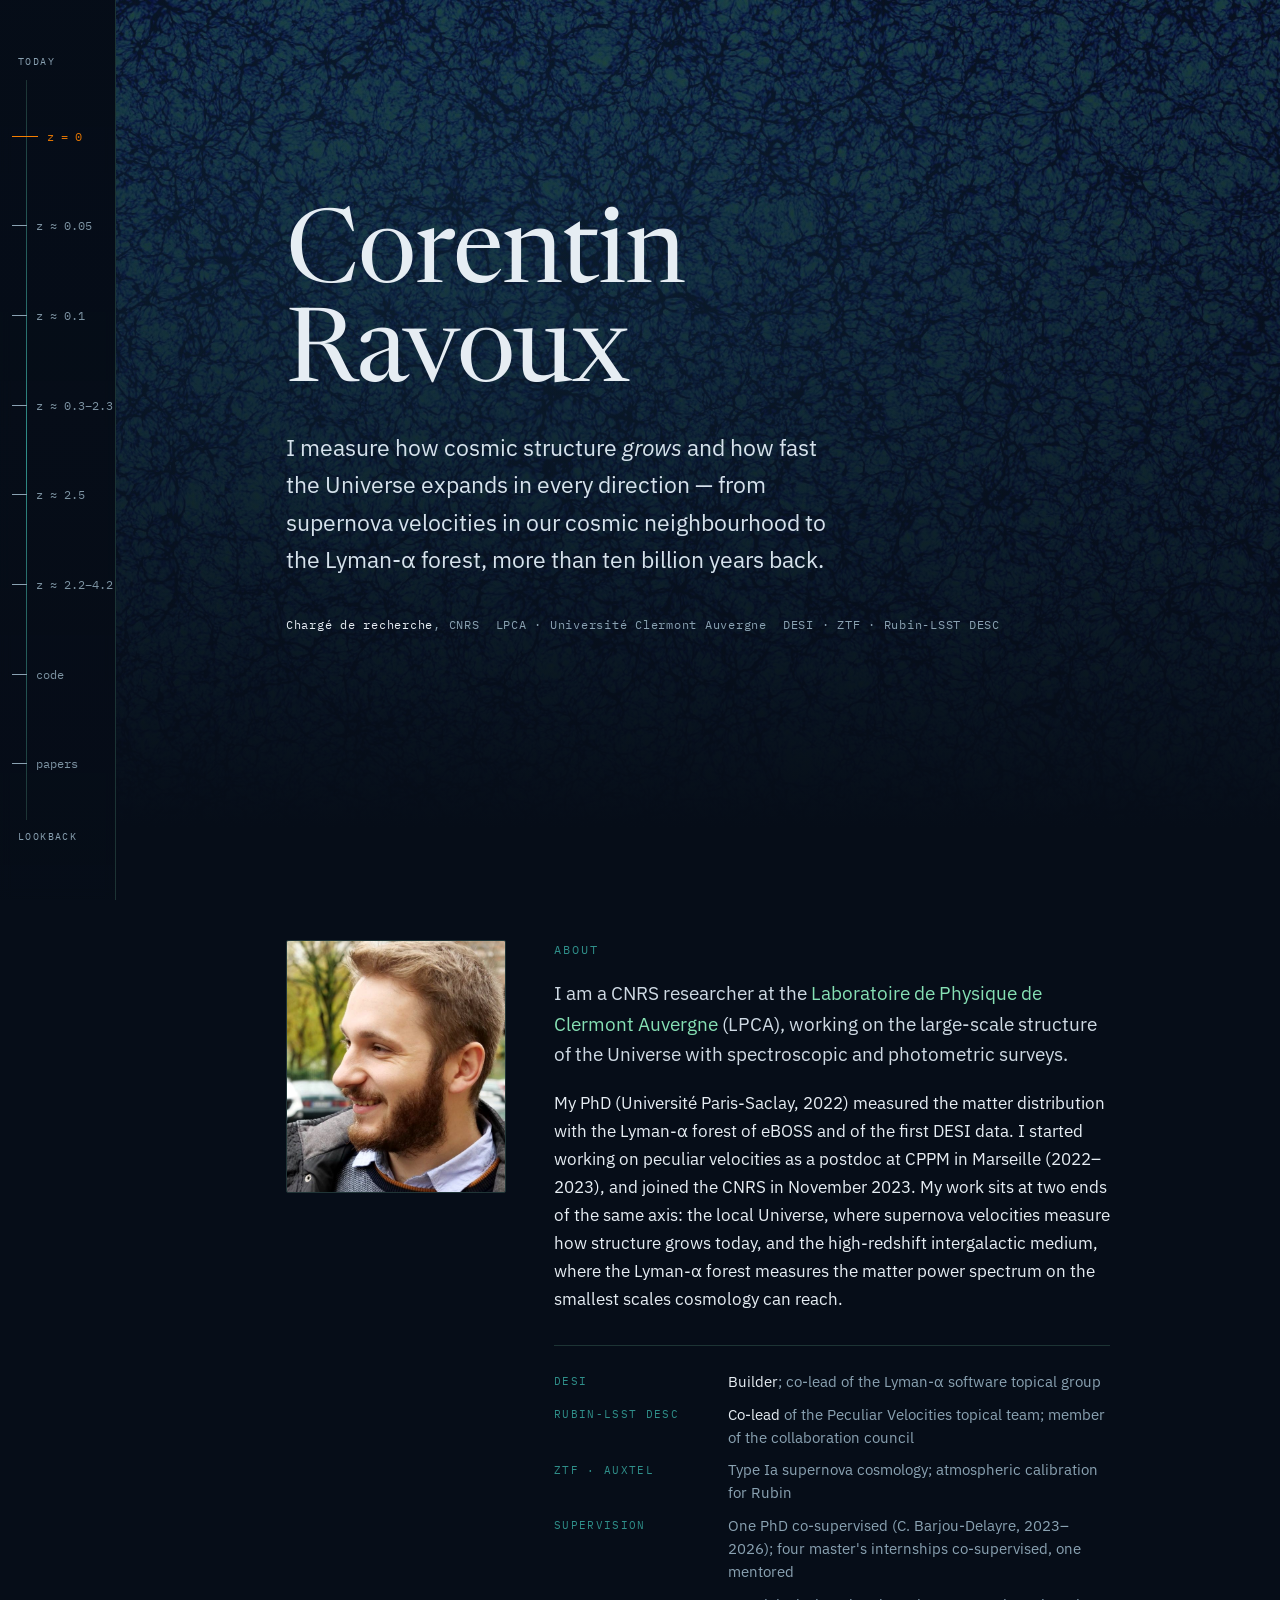
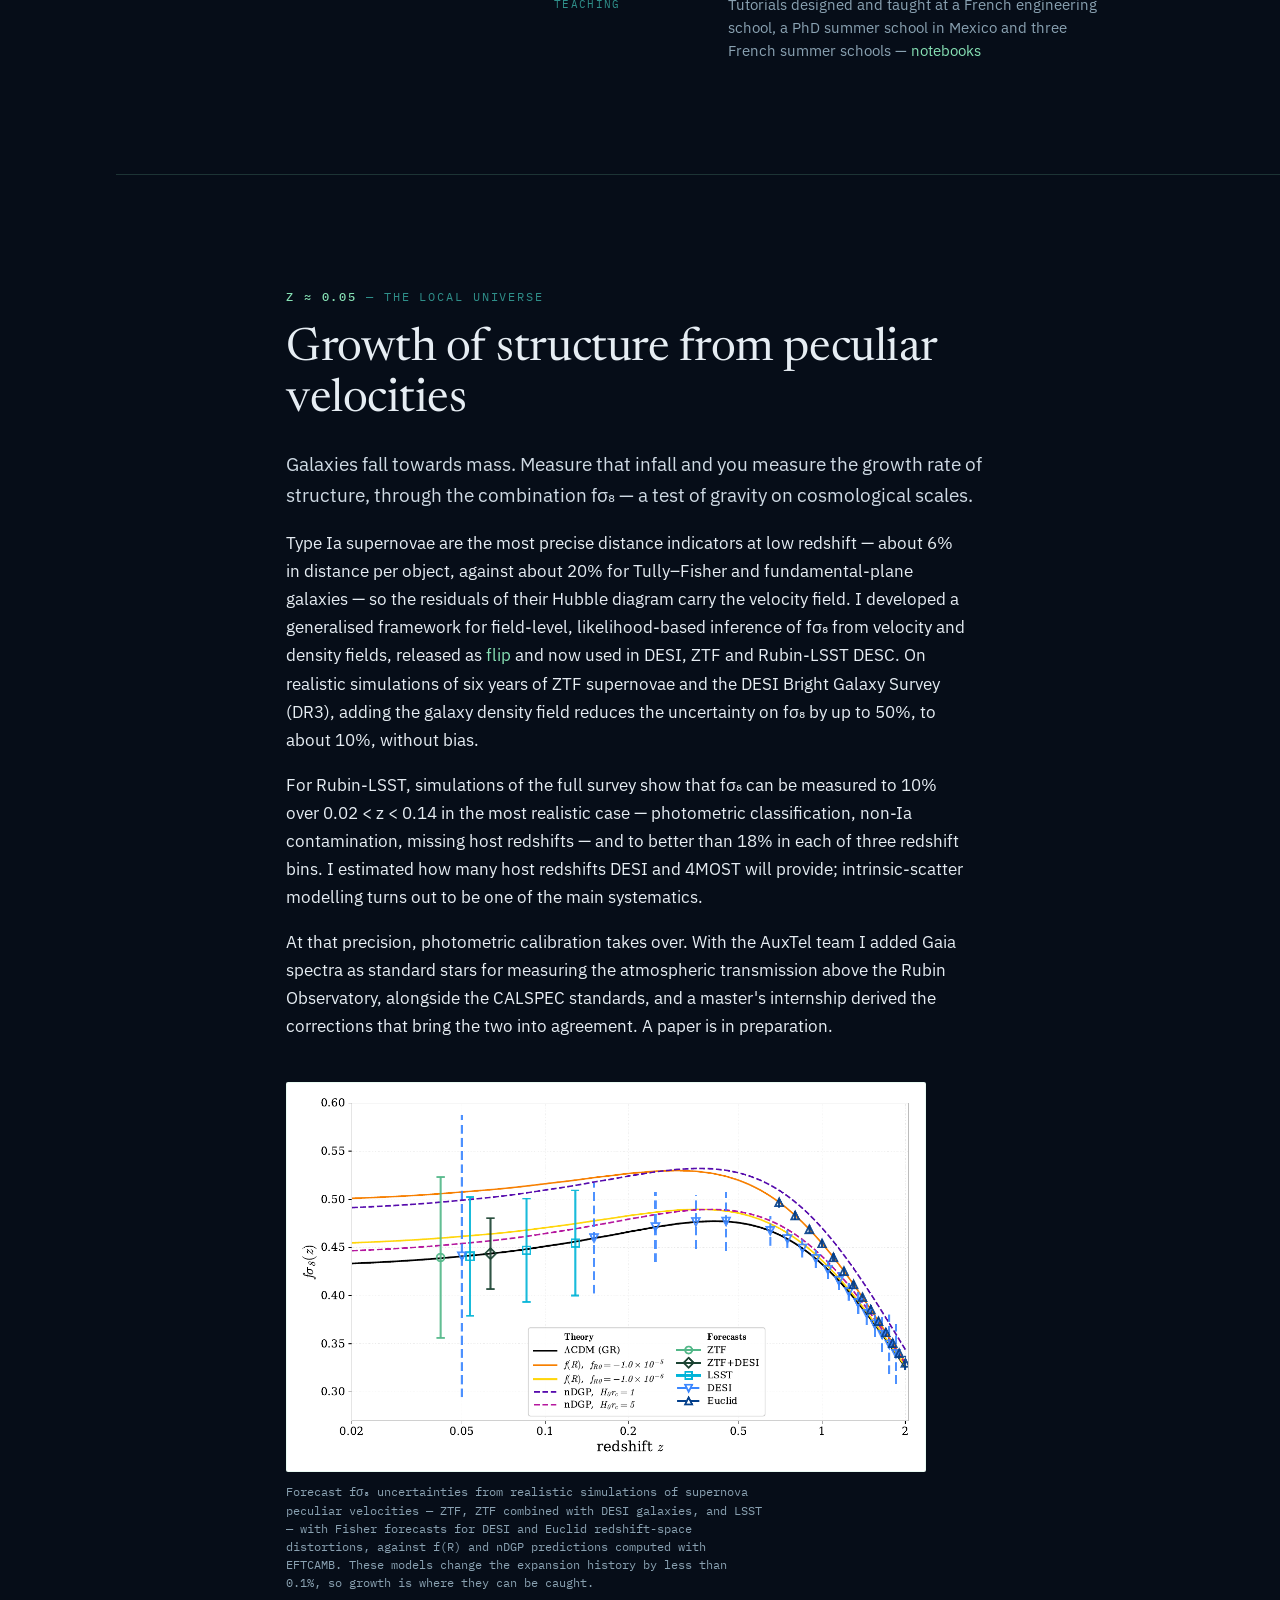
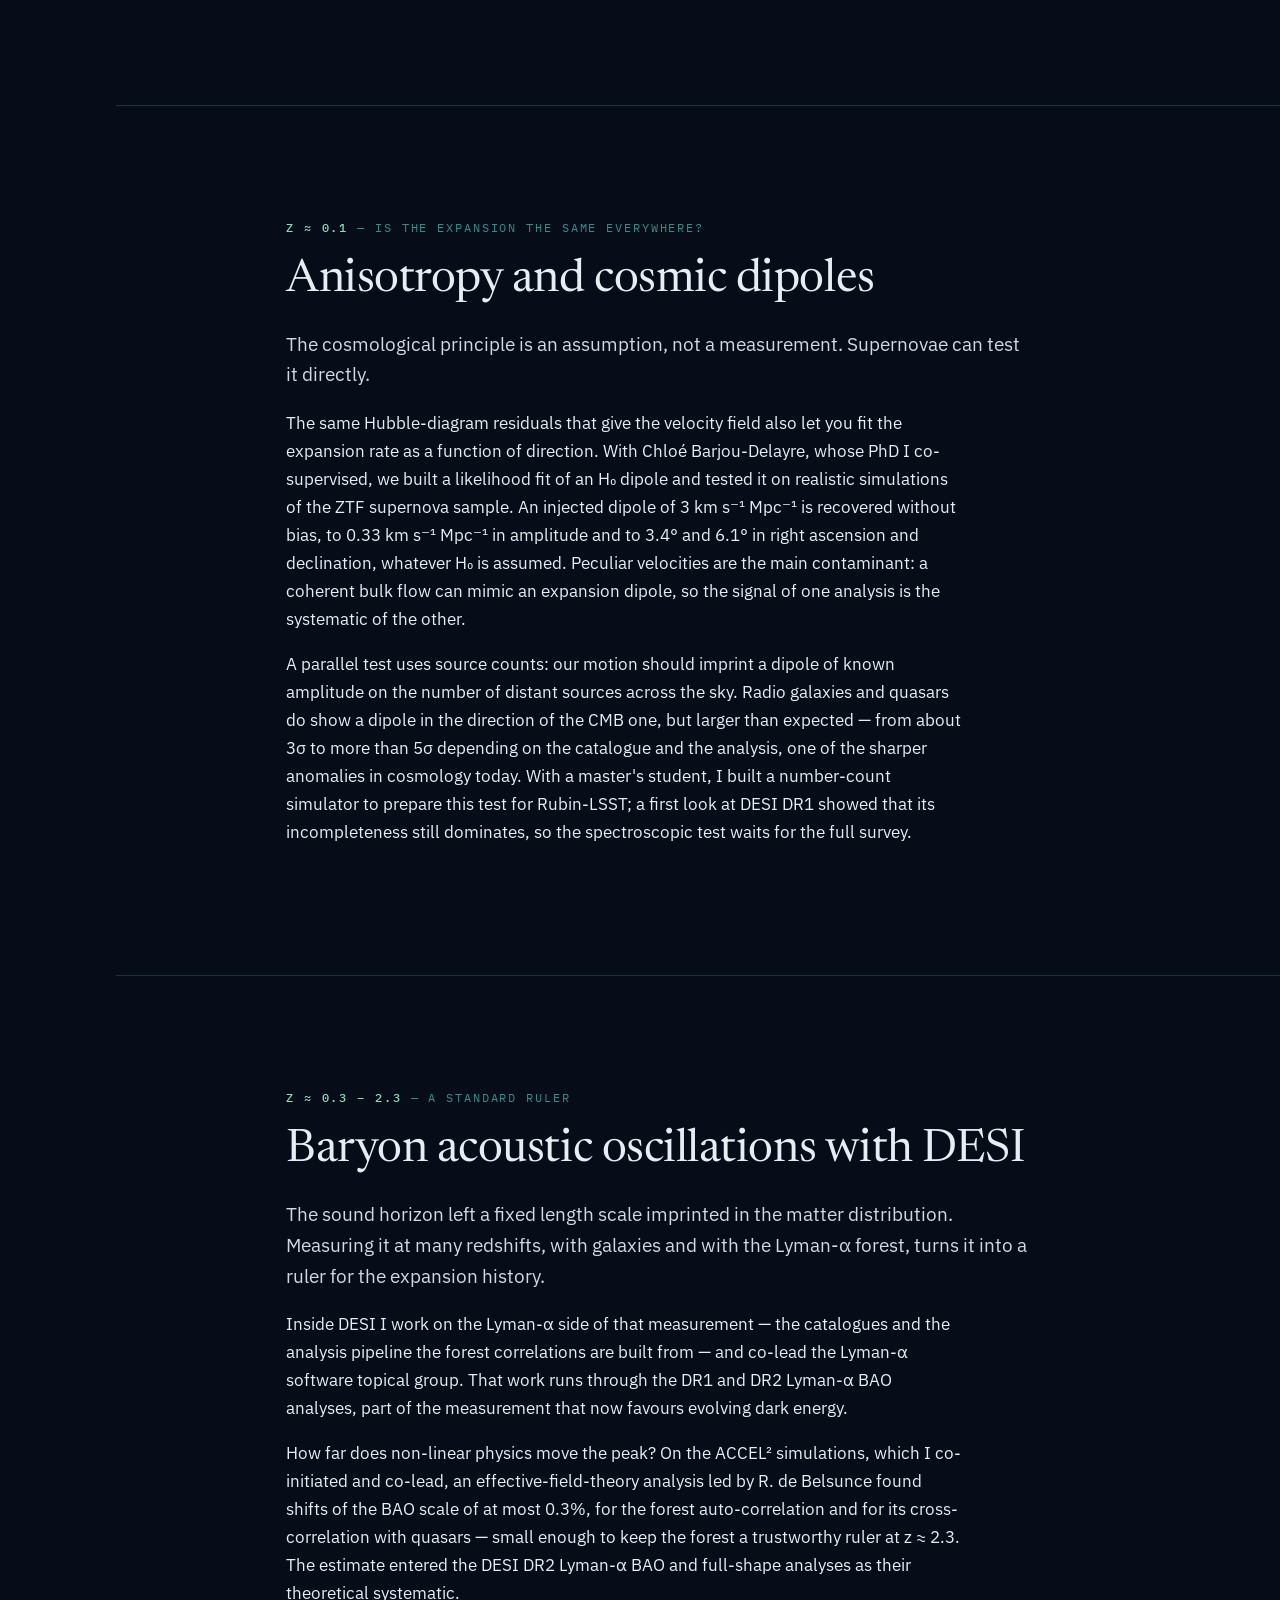
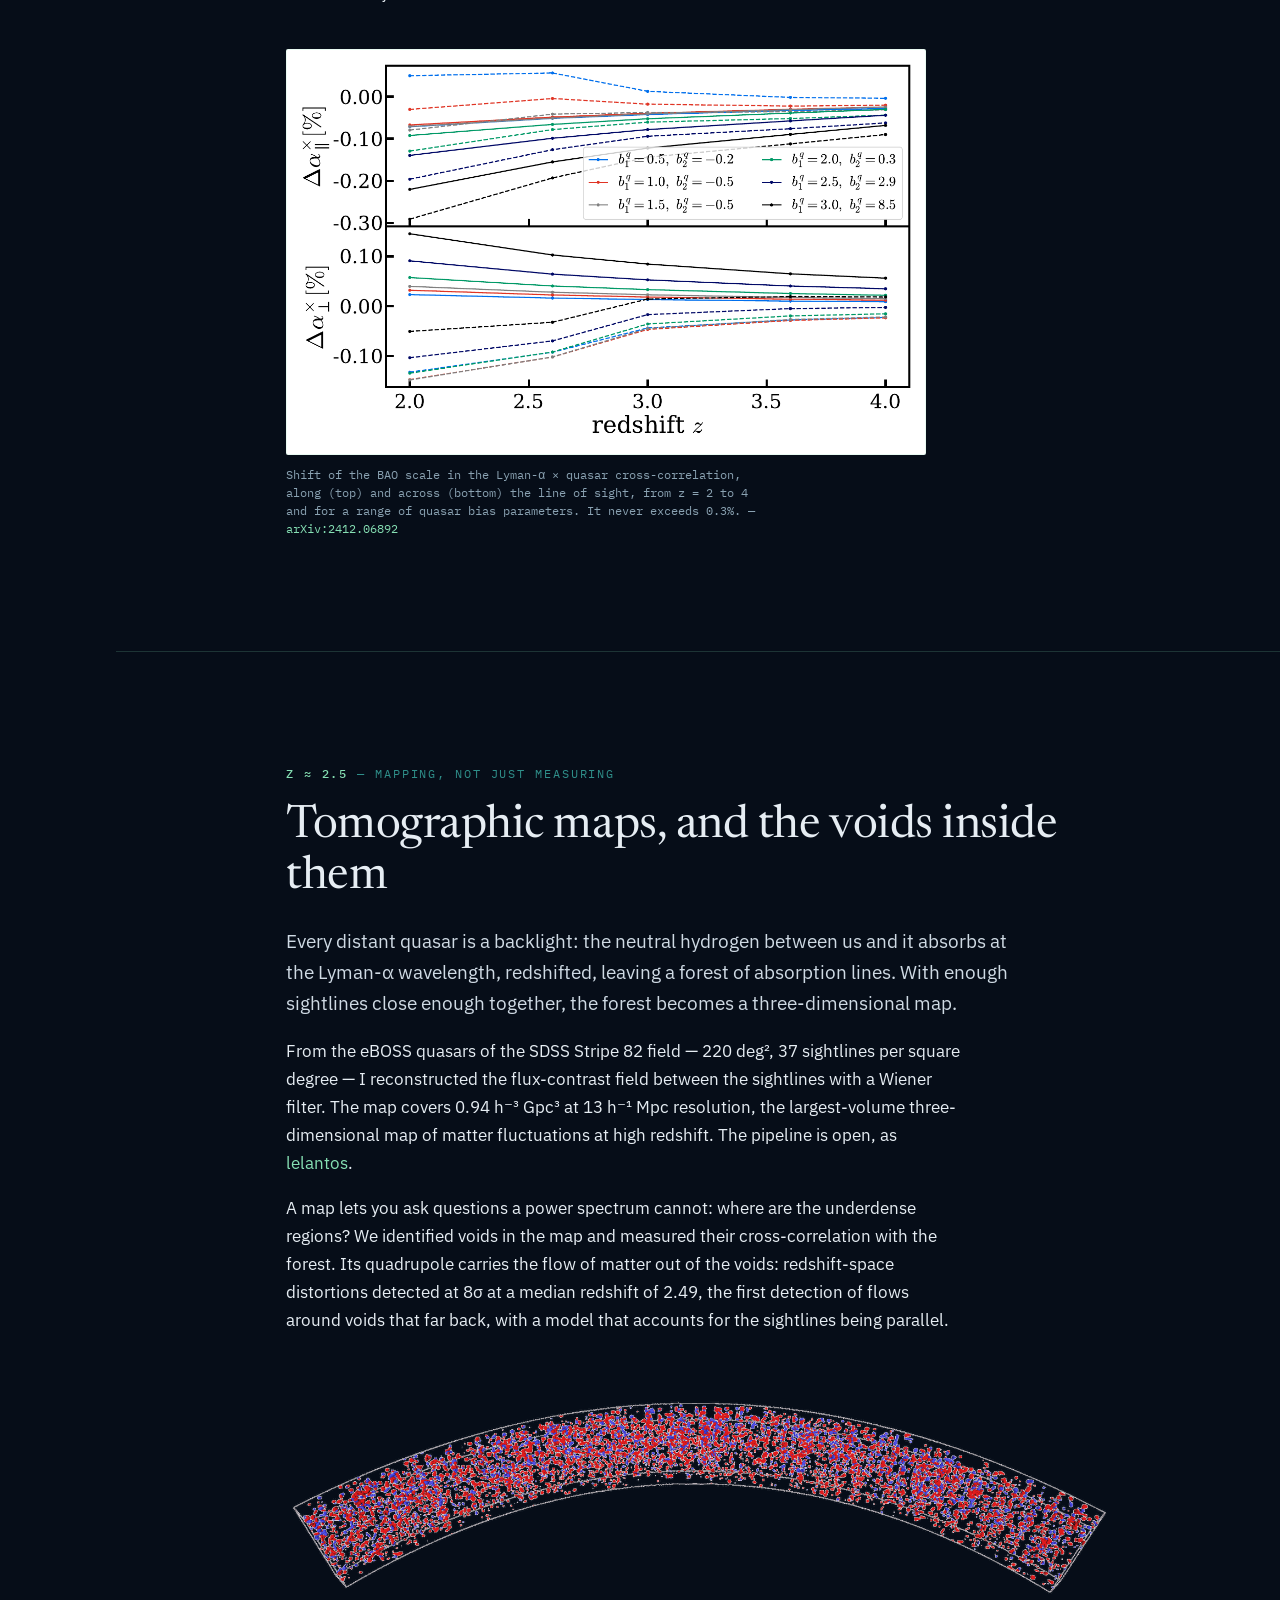
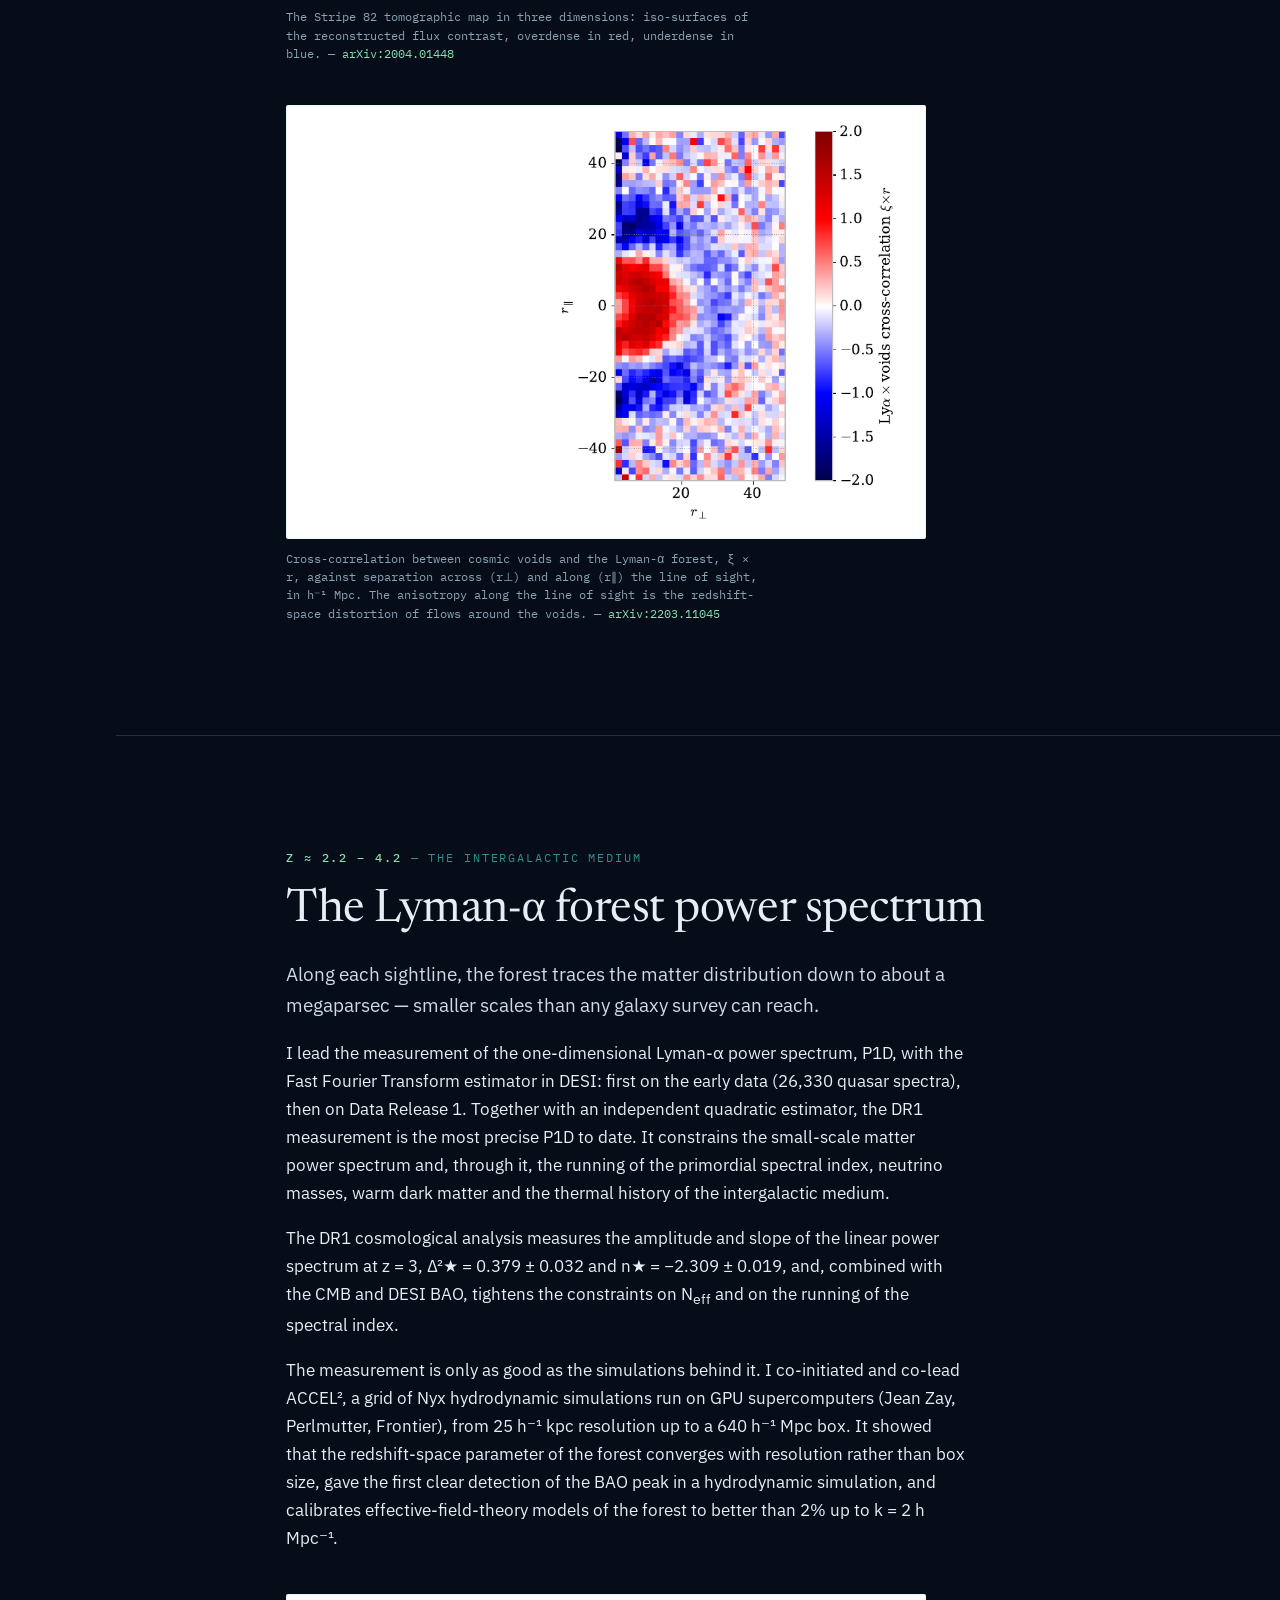
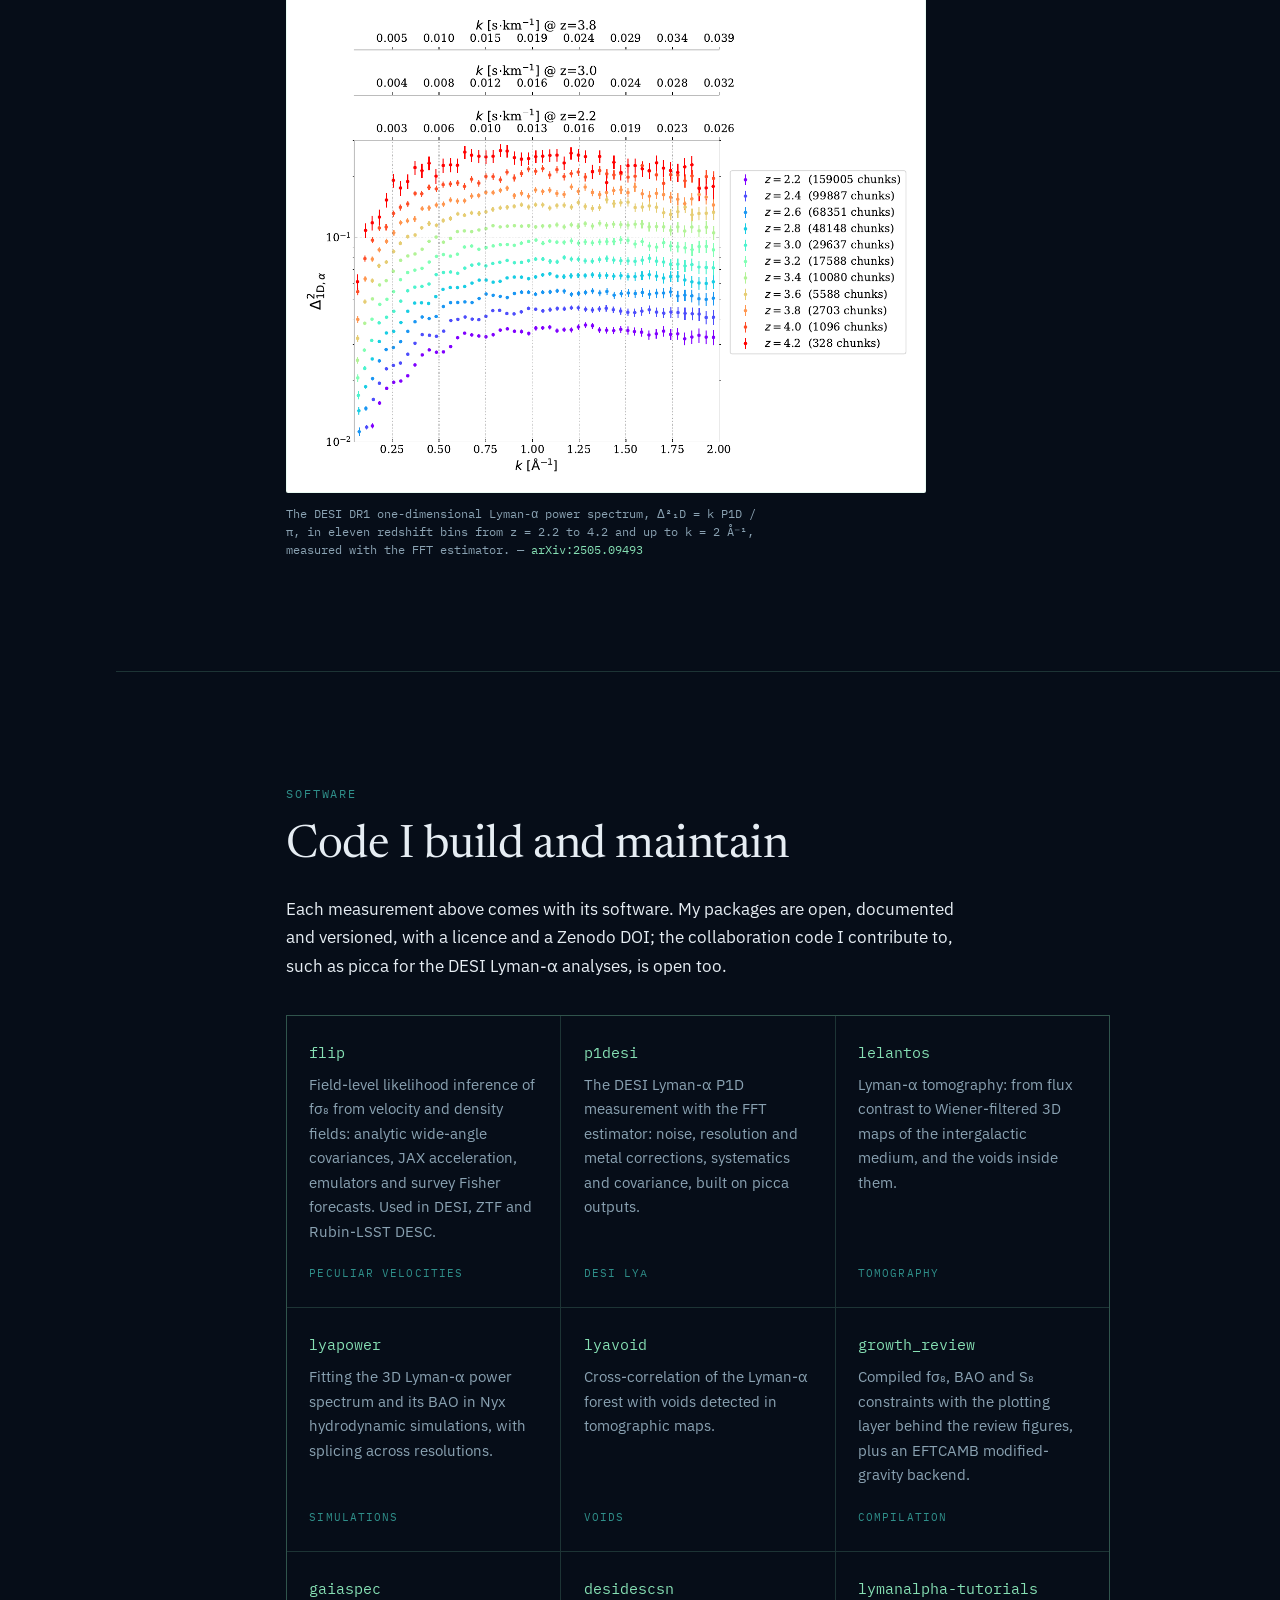
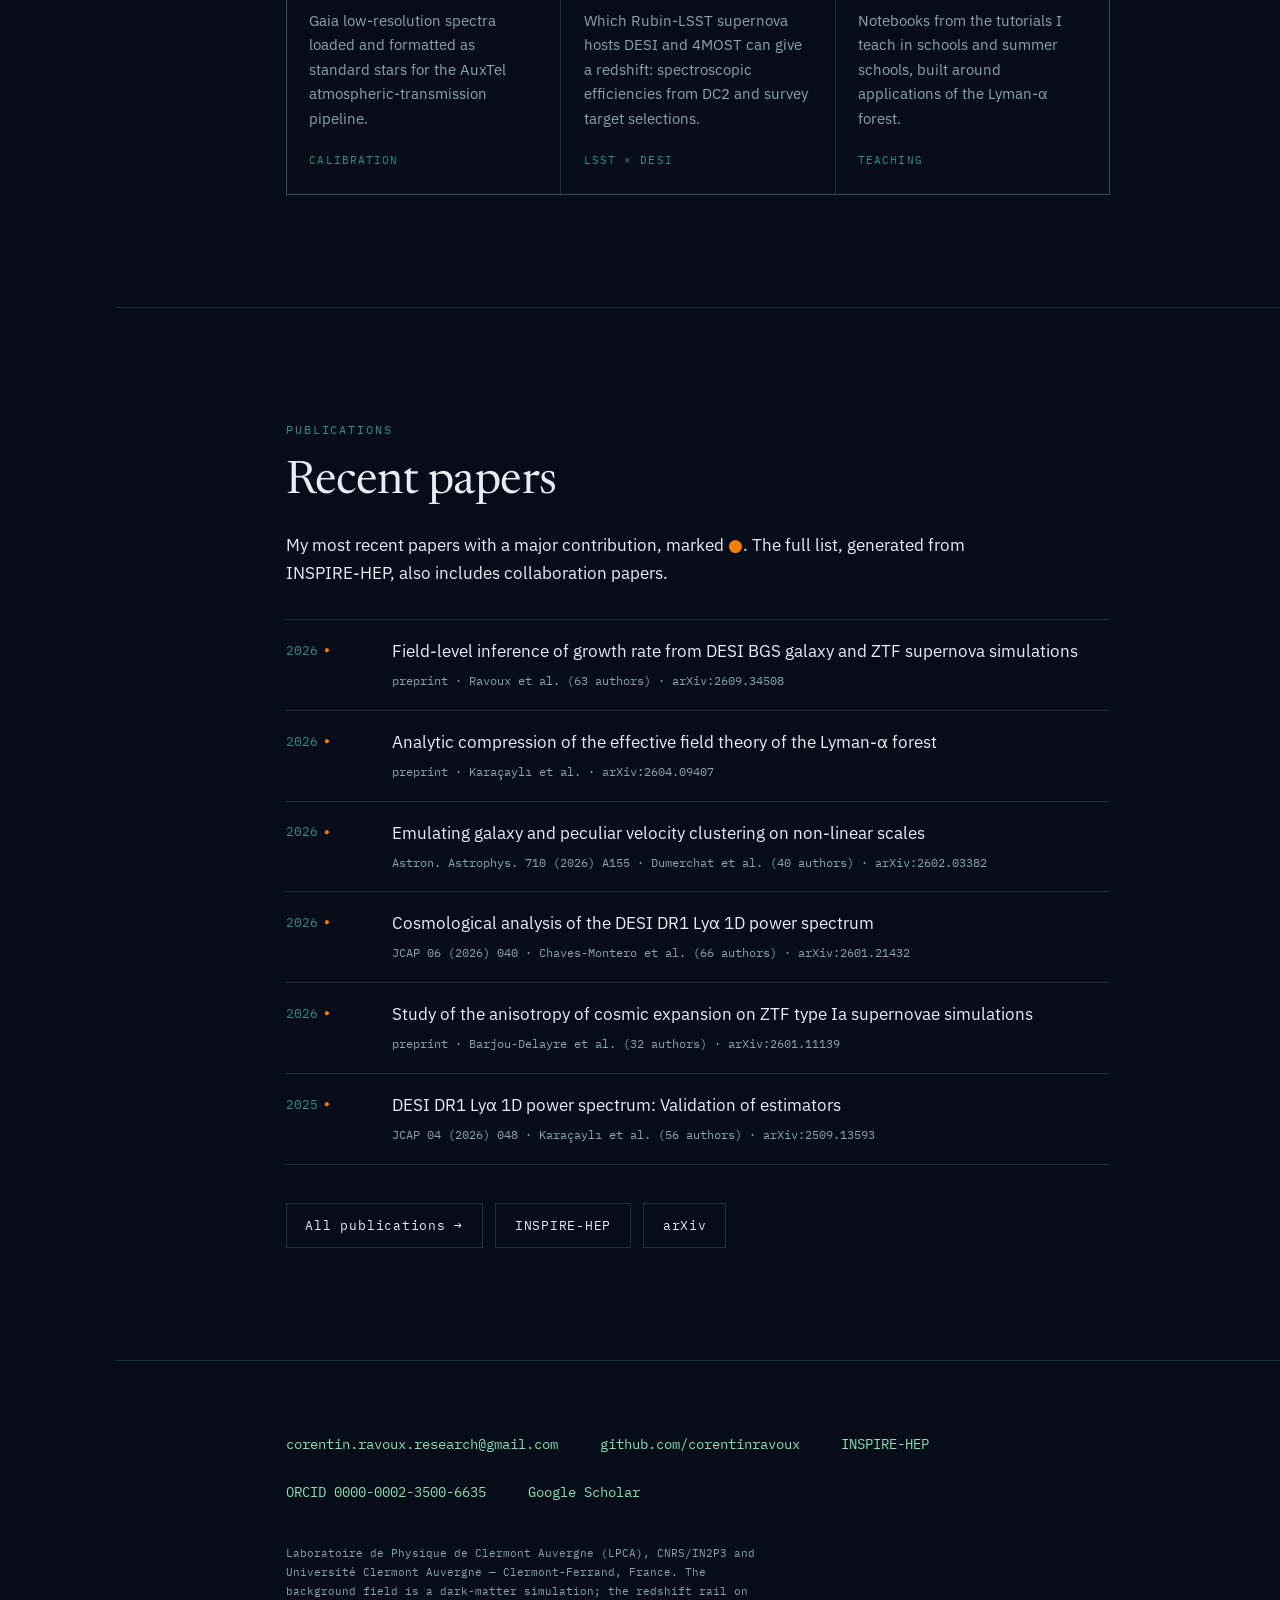
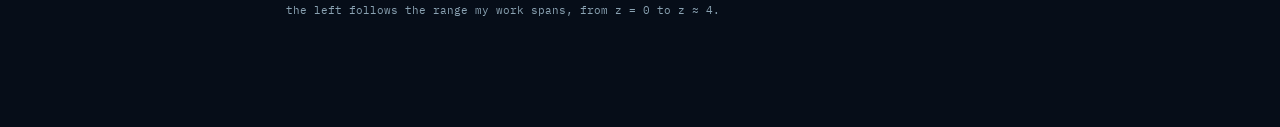
==== index.html @ 09589949 "Correct site content against the HDR manuscript Every research number now traces to the HDR or the l" ====
<!doctype html>
<html lang="en">
<head>
<meta charset="utf-8">
<meta name="viewport" content="width=device-width, initial-scale=1">
<title>Corentin Ravoux — cosmologist, CNRS</title>
<meta name="description" content="Corentin Ravoux, CNRS researcher at the Laboratoire de Physique de Clermont Auvergne (LPCA). Growth of structure from supernova peculiar velocities, isotropy tests, Lyman-alpha forest cosmology; DESI, ZTF and Rubin-LSST.">
<link rel="preconnect" href="https://fonts.googleapis.com">
<link rel="preconnect" href="https://fonts.gstatic.com" crossorigin>
<link href="https://fonts.googleapis.com/css2?family=Newsreader:ital,opsz,wght@0,6..72,300;0,6..72,400;1,6..72,400&family=IBM+Plex+Mono:wght@400;500&family=IBM+Plex+Sans:wght@300;400;500&display=swap" rel="stylesheet">
<link rel="canonical" href="https://corentinravoux.github.io/">
<meta property="og:type" content="profile">
<meta property="og:title" content="Corentin Ravoux — cosmologist, CNRS">
<meta property="og:description" content="CNRS researcher at the Laboratoire de Physique de Clermont Auvergne: growth of structure from supernova peculiar velocities, isotropy tests and Lyman-alpha forest cosmology with DESI, ZTF and Rubin-LSST.">
<meta property="og:url" content="https://corentinravoux.github.io/">
<meta property="og:image" content="https://corentinravoux.github.io/assets/img/cosmic-web.jpg">
<meta property="og:site_name" content="Corentin Ravoux">
<meta name="twitter:card" content="summary_large_image">
<meta name="author" content="Corentin Ravoux">
<link rel="stylesheet" href="assets/css/site.css">
<link rel="icon" href="data:image/svg+xml,<svg xmlns='http://www.w3.org/2000/svg' viewBox='0 0 32 32'><circle cx='16' cy='16' r='9' fill='none' stroke='%2386e0b4' stroke-width='2'/><circle cx='16' cy='16' r='2' fill='%23f77f00'/></svg>">
<script type="application/ld+json">
{
  "@context": "https://schema.org",
  "@type": "Person",
  "name": "Corentin Ravoux",
  "givenName": "Corentin",
  "familyName": "Ravoux",
  "jobTitle": "Chargé de recherche CNRS",
  "url": "https://corentinravoux.github.io/",
  "image": "https://corentinravoux.github.io/assets/img/portrait.jpg",
  "email": "mailto:corentin.ravoux.research@gmail.com",
  "identifier": "https://orcid.org/0000-0002-3500-6635",
  "affiliation": {
    "@type": "Organization",
    "name": "Laboratoire de Physique de Clermont Auvergne (LPCA), CNRS/IN2P3, Université Clermont Auvergne",
    "url": "https://lpca.in2p3.fr/"
  },
  "alumniOf": {
    "@type": "CollegeOrUniversity",
    "name": "Université Paris-Saclay"
  },
  "knowsAbout": ["Cosmology", "Large-scale structure", "Peculiar velocities",
                 "Growth rate of structure", "Type Ia supernovae", "Cosmic isotropy",
                 "Lyman-alpha forest", "Hydrodynamical simulations", "DESI", "Rubin LSST", "ZTF"],
  "sameAs": [
    "https://orcid.org/0000-0002-3500-6635",
    "https://inspirehep.net/authors/1888974",
    "https://scholar.google.com/citations?user=qcvRqBAAAAAJ",
    "https://github.com/corentinravoux",
    "https://arxiv.org/a/ravoux_c_1"
  ]
}
</script>
</head>
<body>

<!-- the rail is the spine of the page: the sections run in redshift, z = 0 to z ~ 4 -->
<nav class="rail" aria-label="Sections, ordered by redshift">
  <span class="rail__label rail__label--top">today</span>
  <a class="tick" href="#top"><span>z = 0</span></a>
  <a class="tick" href="#velocities"><span>z ≈ 0.05</span></a>
  <a class="tick" href="#anisotropy"><span>z ≈ 0.1</span></a>
  <a class="tick" href="#bao"><span>z ≈ 0.3–2.3</span></a>
  <a class="tick" href="#tomography"><span>z ≈ 2.5</span></a>
  <a class="tick" href="#lya"><span>z ≈ 2.2–4.2</span></a>
  <a class="tick" href="#code"><span>code</span></a>
  <a class="tick" href="#papers"><span>papers</span></a>
  <span class="rail__label rail__label--bottom">lookback</span>
</nav>

<main class="page" id="top">

  <header class="hero">
    <div class="hero__bg">
      <img src="assets/img/cosmic-web.jpg" alt="" aria-hidden="true"
           onerror="this.style.display='none'">
    </div>
    <div class="wrap">
      <h1>Corentin<br>Ravoux</h1>
      <p class="hero__thesis">I measure how cosmic structure <em>grows</em> and how fast the Universe
        expands in every direction — from supernova velocities in our cosmic neighbourhood to the
        Lyman-α forest, more than ten billion years back.</p>
      <div class="meta">
        <span><b>Chargé de recherche</b>, CNRS</span>
        <span>LPCA · Université Clermont Auvergne</span>
        <span>DESI · ZTF · Rubin-LSST DESC</span>
      </div>
    </div>
  </header>

  <section id="about">
    <div class="wrap about">
      <img class="portrait" src="assets/img/portrait.jpg" alt="Corentin Ravoux"
           onerror="this.outerHTML='&lt;div class=&quot;portrait portrait--empty&quot;&gt;portrait.jpg&lt;/div&gt;'">
      <div>
        <div class="eyebrow">About</div>
        <p class="lede">I am a CNRS researcher at the
          <a href="https://lpca.in2p3.fr/">Laboratoire de Physique de Clermont Auvergne</a> (LPCA),
          working on the large-scale structure of the Universe with spectroscopic and photometric
          surveys.</p>
        <p>My PhD (Université Paris-Saclay, 2022) measured the matter distribution with the
          Lyman-α forest of eBOSS and of the first DESI data. I started working on peculiar
          velocities as a postdoc at CPPM in Marseille (2022–2023), and joined the CNRS in
          November 2023. My work sits at two ends of the same axis: the local Universe, where
          supernova velocities measure how structure grows today, and the high-redshift
          intergalactic medium, where the Lyman-α forest measures the matter power spectrum on
          the smallest scales cosmology can reach.</p>
        <dl class="facts">
          <dt>DESI</dt>
          <dd><b>Builder</b>; co-lead of the Lyman-α software topical group</dd>
          <dt>Rubin-LSST DESC</dt>
          <dd><b>Co-lead</b> of the Peculiar Velocities topical team; member of the
            collaboration council</dd>
          <dt>ZTF · AuxTel</dt>
          <dd>Type Ia supernova cosmology; atmospheric calibration for Rubin</dd>
          <dt>Supervision</dt>
          <dd>One PhD co-supervised (C. Barjou-Delayre, 2023–2026); four master's internships
            co-supervised, one mentored</dd>
          <dt>Teaching</dt>
          <dd>Tutorials designed and taught at a French engineering school, a PhD summer school
            in Mexico and three French summer schools —
            <a href="https://github.com/corentinravoux/lymanalpha-tutorials">notebooks</a></dd>
        </dl>
      </div>
    </div>
  </section>

  <section id="velocities">
    <div class="wrap">
      <div class="eyebrow"><b>z ≈ 0.05</b> — the local Universe</div>
      <h2>Growth of structure from peculiar velocities</h2>
      <p class="lede">Galaxies fall towards mass. Measure that infall and you measure the growth
        rate of structure, through the combination fσ₈ — a test of gravity on cosmological
        scales.</p>
      <p>Type Ia supernovae are the most precise distance indicators at low redshift — about 6% in
        distance per object, against about 20% for Tully–Fisher and fundamental-plane galaxies — so
        the residuals of their Hubble diagram carry the velocity field. I developed a generalised
        framework for field-level, likelihood-based inference of fσ₈ from velocity and density
        fields, released as <a href="https://github.com/corentinravoux/flip">flip</a> and now used
        in DESI, ZTF and Rubin-LSST DESC. On realistic simulations of six years of ZTF supernovae
        and the DESI Bright Galaxy Survey (DR3), adding the galaxy density field reduces the
        uncertainty on fσ₈ by up to 50%, to about 10%, without bias.</p>
      <p>For Rubin-LSST, simulations of the full survey show that fσ₈ can be measured to 10% over
        0.02 &lt; z &lt; 0.14 in the most realistic case — photometric classification, non-Ia
        contamination, missing host redshifts — and to better than 18% in each of three redshift
        bins. I estimated how many host redshifts DESI and 4MOST will provide; intrinsic-scatter
        modelling turns out to be one of the main systematics.</p>
      <p>At that precision, photometric calibration takes over. With the AuxTel team I added
        Gaia spectra as standard stars for measuring the atmospheric transmission above the
        Rubin Observatory, alongside the CALSPEC standards, and a master's internship derived the
        corrections that bring the two into agreement. A paper is in preparation.</p>
      <figure>
        <img src="assets/img/fsigma8.png" alt="Forecast fσ₈ uncertainties against redshift for ZTF, ZTF with DESI, LSST, DESI and Euclid, over ΛCDM, f(R) and nDGP growth curves" onerror="this.closest('figure').style.display='none'">
        <figcaption>Forecast fσ₈ uncertainties from realistic simulations of supernova peculiar
          velocities — ZTF, ZTF combined with DESI galaxies, and LSST — with Fisher forecasts for
          DESI and Euclid redshift-space distortions, against f(R) and nDGP predictions computed
          with EFTCAMB. These models change the expansion history by less than 0.1%, so growth is
          where they can be caught.</figcaption>
      </figure>
    </div>
  </section>

  <section id="anisotropy">
    <div class="wrap">
      <div class="eyebrow"><b>z ≈ 0.1</b> — is the expansion the same everywhere?</div>
      <h2>Anisotropy and cosmic dipoles</h2>
      <p class="lede">The cosmological principle is an assumption, not a measurement. Supernovae
        can test it directly.</p>
      <p>The same Hubble-diagram residuals that give the velocity field also let you fit the
        expansion rate as a function of direction. With Chloé Barjou-Delayre, whose PhD I
        co-supervised, we built a likelihood fit of an H₀ dipole and tested it on realistic
        simulations of the ZTF supernova sample. An injected dipole of 3 km s⁻¹ Mpc⁻¹ is recovered
        without bias, to 0.33 km s⁻¹ Mpc⁻¹ in amplitude and to 3.4° and 6.1° in right ascension and
        declination, whatever H₀ is assumed. Peculiar velocities are the main contaminant: a
        coherent bulk flow can mimic an expansion dipole, so the signal of one analysis is the
        systematic of the other.</p>
      <p>A parallel test uses source counts: our motion should imprint a dipole of known amplitude
        on the number of distant sources across the sky. Radio galaxies and quasars do show a dipole
        in the direction of the CMB one, but larger than expected — from about 3σ to more than 5σ
        depending on the catalogue and the analysis, one of the sharper anomalies in cosmology
        today. With a master's student, I built a number-count simulator to prepare this test for
        Rubin-LSST; a first look at DESI DR1 showed that its incompleteness still dominates, so the
        spectroscopic test waits for the full survey.</p>
    </div>
  </section>

  <section id="bao">
    <div class="wrap">
      <div class="eyebrow"><b>z ≈ 0.3 – 2.3</b> — a standard ruler</div>
      <h2>Baryon acoustic oscillations with DESI</h2>
      <p class="lede">The sound horizon left a fixed length scale imprinted in the matter
        distribution. Measuring it at many redshifts, with galaxies and with the Lyman-α forest,
        turns it into a ruler for the expansion history.</p>
      <p>Inside DESI I work on the Lyman-α side of that measurement — the catalogues and the
        analysis pipeline the forest correlations are built from — and co-lead the Lyman-α
        software topical group. That work runs through the DR1 and DR2 Lyman-α BAO analyses, part
        of the measurement that now favours evolving dark energy.</p>
      <p>How far does non-linear physics move the peak? On the ACCEL² simulations, which I
        co-initiated and co-lead, an effective-field-theory analysis led by R. de Belsunce found
        shifts of the BAO scale of at most 0.3%, for the forest auto-correlation and for its
        cross-correlation with quasars — small enough to keep the forest a trustworthy ruler at
        z ≈ 2.3. The estimate entered the DESI DR2 Lyman-α BAO and full-shape analyses as their
        theoretical systematic.</p>
      <figure>
        <img src="assets/img/bao-shift.png" alt="Shift of the BAO scale along and across the line of sight in the Lyman-alpha–quasar cross-correlation, against redshift, for several quasar biases" onerror="this.closest('figure').style.display='none'">
        <figcaption>Shift of the BAO scale in the Lyman-α × quasar cross-correlation, along (top)
          and across (bottom) the line of sight, from z = 2 to 4 and for a range of quasar bias
          parameters. It never exceeds 0.3%.
          — <a href="https://arxiv.org/abs/2412.06892">arXiv:2412.06892</a></figcaption>
      </figure>
    </div>
  </section>

  <section id="tomography">
    <div class="wrap">
      <div class="eyebrow"><b>z ≈ 2.5</b> — mapping, not just measuring</div>
      <h2>Tomographic maps, and the voids inside them</h2>
      <p class="lede">Every distant quasar is a backlight: the neutral hydrogen between us and it
        absorbs at the Lyman-α wavelength, redshifted, leaving a forest of absorption lines. With
        enough sightlines close enough together, the forest becomes a three-dimensional map.</p>
      <p>From the eBOSS quasars of the SDSS Stripe 82 field — 220 deg², 37 sightlines per square
        degree — I reconstructed the flux-contrast field between the sightlines with a Wiener
        filter. The map covers 0.94 h⁻³ Gpc³ at 13 h⁻¹ Mpc resolution, the largest-volume
        three-dimensional map of matter fluctuations at high redshift. The pipeline is open, as
        <a href="https://github.com/corentinravoux/lelantos">lelantos</a>.</p>
      <p>A map lets you ask questions a power spectrum cannot: where are the underdense regions?
        We identified voids in the map and measured their cross-correlation with the forest. Its
        quadrupole carries the flow of matter out of the voids: redshift-space distortions
        detected at 8σ at a median redshift of 2.49, the first detection of flows around voids
        that far back, with a model that accounts for the sightlines being parallel.</p>
      <figure style="max-width:100%">
        <img src="assets/img/tomography-3d.png" alt="Three-dimensional rendering of the tomographic map of Stripe 82, showing overdense and underdense iso-surfaces" style="background:none;border:0;padding:0" onerror="this.closest('figure').style.display='none'">
        <figcaption>The Stripe 82 tomographic map in three dimensions: iso-surfaces of the
          reconstructed flux contrast, overdense in red, underdense in blue.
          — <a href="https://arxiv.org/abs/2004.01448">arXiv:2004.01448</a></figcaption>
      </figure>
      <figure>
        <img src="assets/img/void-lya.png" alt="Two-dimensional void–Lyman-alpha forest cross-correlation against transverse and line-of-sight separation" onerror="this.closest('figure').style.display='none'">
        <figcaption>Cross-correlation between cosmic voids and the Lyman-α forest, ξ × r, against
          separation across (r⊥) and along (r∥) the line of sight, in h⁻¹ Mpc. The anisotropy
          along the line of sight is the redshift-space distortion of flows around the voids.
          — <a href="https://arxiv.org/abs/2203.11045">arXiv:2203.11045</a></figcaption>
      </figure>
    </div>
  </section>

  <section id="lya">
    <div class="wrap">
      <div class="eyebrow"><b>z ≈ 2.2 – 4.2</b> — the intergalactic medium</div>
      <h2>The Lyman-α forest power spectrum</h2>
      <p class="lede">Along each sightline, the forest traces the matter distribution down to
        about a megaparsec — smaller scales than any galaxy survey can reach.</p>
      <p>I lead the measurement of the one-dimensional Lyman-α power spectrum, P1D, with the Fast
        Fourier Transform estimator in DESI: first on the early data (26,330 quasar spectra), then
        on Data Release 1. Together with an independent quadratic estimator, the DR1 measurement
        is the most precise P1D to date. It constrains the small-scale matter power spectrum and,
        through it, the running of the primordial spectral index, neutrino masses, warm dark
        matter and the thermal history of the intergalactic medium.</p>
      <p>The DR1 cosmological analysis measures the amplitude and slope of the linear power
        spectrum at z = 3, Δ²★ = 0.379 ± 0.032 and n★ = −2.309 ± 0.019, and, combined with the CMB
        and DESI BAO, tightens the constraints on N<sub>eff</sub> and on the running of the
        spectral index.</p>
      <p>The measurement is only as good as the simulations behind it. I co-initiated and co-lead
        ACCEL², a grid of Nyx hydrodynamic simulations run on GPU supercomputers (Jean Zay,
        Perlmutter, Frontier), from 25 h⁻¹ kpc resolution up to a 640 h⁻¹ Mpc box. It showed that
        the redshift-space parameter of the forest converges with resolution rather than box size,
        gave the first clear detection of the BAO peak in a hydrodynamic simulation, and calibrates
        effective-field-theory models of the forest to better than 2% up to k = 2 h Mpc⁻¹.</p>
      <figure>
        <img src="assets/img/p1d-desi.png" alt="DESI DR1 one-dimensional Lyman-alpha power spectrum in eleven redshift bins" onerror="this.closest('figure').style.display='none'">
        <figcaption>The DESI DR1 one-dimensional Lyman-α power spectrum, Δ²₁D = k P1D / π, in
          eleven redshift bins from z = 2.2 to 4.2 and up to k = 2 Å⁻¹, measured with the FFT
          estimator. — <a href="https://arxiv.org/abs/2505.09493">arXiv:2505.09493</a></figcaption>
      </figure>
    </div>
  </section>

  <section id="code">
    <div class="wrap">
      <div class="eyebrow">Software</div>
      <h2>Code I build and maintain</h2>
      <p>Each measurement above comes with its software. My packages are open, documented and
        versioned, with a licence and a Zenodo DOI; the collaboration code I contribute to, such as
        picca for the DESI Lyman-α analyses, is open too.</p>
      <div class="cards">
        <a class="card" href="https://github.com/corentinravoux/flip">
          <span class="card__name">flip</span>
          <p>Field-level likelihood inference of fσ₈ from velocity and density fields: analytic
             wide-angle covariances, JAX acceleration, emulators and survey Fisher forecasts. Used
             in DESI, ZTF and Rubin-LSST DESC.</p>
          <span class="card__tag">peculiar velocities</span>
        </a>
        <a class="card" href="https://github.com/corentinravoux/p1desi">
          <span class="card__name">p1desi</span>
          <p>The DESI Lyman-α P1D measurement with the FFT estimator: noise, resolution and metal
             corrections, systematics and covariance, built on picca outputs.</p>
          <span class="card__tag">DESI Lyα</span>
        </a>
        <a class="card" href="https://github.com/corentinravoux/lelantos">
          <span class="card__name">lelantos</span>
          <p>Lyman-α tomography: from flux contrast to Wiener-filtered 3D maps of the intergalactic
             medium, and the voids inside them.</p>
          <span class="card__tag">tomography</span>
        </a>
        <a class="card" href="https://github.com/corentinravoux/lyapower">
          <span class="card__name">lyapower</span>
          <p>Fitting the 3D Lyman-α power spectrum and its BAO in Nyx hydrodynamic simulations,
             with splicing across resolutions.</p>
          <span class="card__tag">simulations</span>
        </a>
        <a class="card" href="https://github.com/corentinravoux/lyavoid">
          <span class="card__name">lyavoid</span>
          <p>Cross-correlation of the Lyman-α forest with voids detected in tomographic maps.</p>
          <span class="card__tag">voids</span>
        </a>
        <a class="card" href="https://github.com/corentinravoux/growth_review">
          <span class="card__name">growth_review</span>
          <p>Compiled fσ₈, BAO and S₈ constraints with the plotting layer behind the review
             figures, plus an EFTCAMB modified-gravity backend.</p>
          <span class="card__tag">compilation</span>
        </a>
        <a class="card" href="https://github.com/corentinravoux/gaiaspec">
          <span class="card__name">gaiaspec</span>
          <p>Gaia low-resolution spectra loaded and formatted as standard stars for the AuxTel
             atmospheric-transmission pipeline.</p>
          <span class="card__tag">calibration</span>
        </a>
        <a class="card" href="https://github.com/corentinravoux/desidescsn">
          <span class="card__name">desidescsn</span>
          <p>Which Rubin-LSST supernova hosts DESI and 4MOST can give a redshift: spectroscopic
             efficiencies from DC2 and survey target selections.</p>
          <span class="card__tag">LSST × DESI</span>
        </a>
        <a class="card" href="https://github.com/corentinravoux/lymanalpha-tutorials">
          <span class="card__name">lymanalpha-tutorials</span>
          <p>Notebooks from the tutorials I teach in schools and summer schools, built around
             applications of the Lyman-α forest.</p>
          <span class="card__tag">teaching</span>
        </a>
      </div>
    </div>
  </section>

  <section id="papers">
    <div class="wrap">
      <div class="eyebrow">Publications</div>
      <h2>Recent papers</h2>
      <p>My most recent papers with a major contribution, marked
        <span style="color:var(--signal)">●</span>. The full list, generated from INSPIRE-HEP,
        also includes collaboration papers.</p>
      <!-- RECENT-PUBS -->
      <ul class="pubs">
    <li class="pub pub--lead">
      <span class="pub__year">2026</span>
      <span><a class="pub__title" href="https://arxiv.org/abs/2609.34508">Field-level inference of growth rate from DESI BGS galaxy and ZTF supernova simulations</a>
        <span class="pub__meta">preprint · Ravoux et al. (63 authors) · arXiv:2609.34508</span></span>
    </li>
    <li class="pub pub--lead">
      <span class="pub__year">2026</span>
      <span><a class="pub__title" href="https://arxiv.org/abs/2604.09407">Analytic compression of the effective field theory of the Lyman-α forest</a>
        <span class="pub__meta">preprint · Karaçaylı et al. · arXiv:2604.09407</span></span>
    </li>
    <li class="pub pub--lead">
      <span class="pub__year">2026</span>
      <span><a class="pub__title" href="https://arxiv.org/abs/2602.03382">Emulating galaxy and peculiar velocity clustering on non-linear scales</a>
        <span class="pub__meta">Astron. Astrophys. 710 (2026) A155 · Dumerchat et al. (40 authors) · arXiv:2602.03382</span></span>
    </li>
    <li class="pub pub--lead">
      <span class="pub__year">2026</span>
      <span><a class="pub__title" href="https://arxiv.org/abs/2601.21432">Cosmological analysis of the DESI DR1 Lyα 1D power spectrum</a>
        <span class="pub__meta">JCAP 06 (2026) 040 · Chaves-Montero et al. (66 authors) · arXiv:2601.21432</span></span>
    </li>
    <li class="pub pub--lead">
      <span class="pub__year">2026</span>
      <span><a class="pub__title" href="https://arxiv.org/abs/2601.11139">Study of the anisotropy of cosmic expansion on ZTF type Ia supernovae simulations</a>
        <span class="pub__meta">preprint · Barjou-Delayre et al. (32 authors) · arXiv:2601.11139</span></span>
    </li>
    <li class="pub pub--lead">
      <span class="pub__year">2025</span>
      <span><a class="pub__title" href="https://arxiv.org/abs/2509.13593">DESI DR1 Lyα 1D power spectrum: Validation of estimators</a>
        <span class="pub__meta">JCAP 04 (2026) 048 · Karaçaylı et al. (56 authors) · arXiv:2509.13593</span></span>
    </li>
      </ul>
      <!-- /RECENT-PUBS -->
      <div class="actions">
        <a class="btn" href="publications.html">All publications →</a>
        <a class="btn" href="https://inspirehep.net/authors/1888974">INSPIRE-HEP</a>
        <a class="btn" href="https://arxiv.org/a/ravoux_c_1">arXiv</a>
      </div>
    </div>
  </section>

  <footer>
    <div class="wrap">
      <a href="mailto:corentin.ravoux.research@gmail.com">corentin.ravoux.research@gmail.com</a>
      <a href="https://github.com/corentinravoux">github.com/corentinravoux</a>
      <a href="https://inspirehep.net/authors/1888974">INSPIRE-HEP</a>
      <a href="https://orcid.org/0000-0002-3500-6635">ORCID 0000-0002-3500-6635</a>
      <a href="https://scholar.google.com/citations?user=qcvRqBAAAAAJ">Google Scholar</a>
    </div>
    <div class="wrap">
      <p class="colophon">Laboratoire de Physique de Clermont Auvergne (LPCA), CNRS/IN2P3 and
        Université Clermont Auvergne — Clermont-Ferrand, France. The background field is a
        dark-matter simulation; the redshift rail on the left follows the range my work spans,
        from z = 0 to z ≈ 4.</p>
    </div>
  </footer>

</main>

<script src="assets/js/rail.js" defer></script>
</body>
</html>
---- assets/css/site.css ----
/* Corentin Ravoux — personal research site
   Palette sampled from the dark-matter field image used in the hero.        */

:root {
  --void:      #060d18;   /* page ground, the empty regions of the sim       */
  --deep:      #0b1c2e;   /* panels                                          */
  --filament:  #2f8f8a;   /* the teal of the cosmic web                      */
  --mint:      #86e0b4;   /* the brightest halos                             */
  --paper:     #e6edf3;
  --muted:     #8aa2b2;
  --signal:    #f77f00;   /* one accent only: the f(R) curve of my own plots */
  --rule:      rgba(134, 224, 180, .18);

  --display: "Newsreader", Georgia, serif;
  --body:    "IBM Plex Sans", system-ui, -apple-system, sans-serif;
  --mono:    "IBM Plex Mono", ui-monospace, "SF Mono", Menlo, monospace;

  --rail: 116px;           /* width reserved for the redshift axis            */
  --measure: 68ch;
}

* { box-sizing: border-box; }

html { scroll-behavior: smooth; }
@media (prefers-reduced-motion: reduce) { html { scroll-behavior: auto; } }

body {
  margin: 0;
  background: var(--void);
  color: var(--paper);
  font-family: var(--body);
  font-size: 17px;
  line-height: 1.65;
  -webkit-font-smoothing: antialiased;
}

a { color: var(--mint); text-decoration: none; }
a:hover { color: var(--signal); }
a:focus-visible,
button:focus-visible { outline: 2px solid var(--signal); outline-offset: 3px; border-radius: 2px; }

h1, h2, h3 { font-family: var(--display); font-weight: 400; letter-spacing: -.01em; }

/* ---------------------------------------------------------------- redshift rail */
.rail {
  position: fixed; top: 0; left: 0; bottom: 0; width: var(--rail);
  padding: 4rem 0; z-index: 20;
  display: flex; flex-direction: column; justify-content: space-evenly;
  font-family: var(--mono); font-size: .72rem;
  border-right: 1px solid var(--rule);
  background: linear-gradient(180deg, rgba(6,13,24,.9), rgba(6,13,24,.75));
  backdrop-filter: blur(6px);
}
.rail::before {                     /* the axis itself */
  content: ""; position: absolute; left: 26px; top: 5rem; bottom: 5rem;
  width: 1px; background: linear-gradient(180deg, var(--rule), var(--filament), var(--rule));
}
.rail__label {
  position: absolute; left: 18px; font-size: .62rem; letter-spacing: .14em;
  color: var(--muted); text-transform: uppercase;
}
.rail__label--top { top: 3.4rem; }
.rail__label--bottom { bottom: 3.4rem; }

.tick {
  position: relative; display: flex; align-items: center; gap: .55rem;
  padding: .5rem 0 .5rem 12px; color: var(--muted); white-space: nowrap;
  transition: color .25s ease;
}
.tick::before {                     /* tick mark on the axis */
  content: ""; width: 15px; height: 1px; background: currentColor; flex: none;
  transition: width .25s ease, background .25s ease;
}
.tick span { opacity: .9; }
.tick:hover { color: var(--mint); }
.tick[aria-current="true"] { color: var(--signal); }
.tick[aria-current="true"]::before { width: 26px; }

/* --------------------------------------------------------------------- layout */
.page { margin-left: var(--rail); }
.wrap { width: min(var(--measure) + 12rem, 92vw); margin-inline: auto; padding-inline: 1.5rem; }

section { padding-block: 7rem; border-top: 1px solid var(--rule); }
section:first-of-type { border-top: 0; }

.eyebrow {
  font-family: var(--mono); font-size: .74rem; letter-spacing: .16em;
  text-transform: uppercase; color: var(--filament); margin-bottom: 1.1rem;
}
.eyebrow b { color: var(--mint); font-weight: 500; }

h2 { font-size: clamp(1.9rem, 3.6vw, 2.9rem); margin: 0 0 1.4rem; line-height: 1.12; }
h3 { font-size: 1.18rem; margin: 0 0 .35rem; }
p { max-width: var(--measure); }
.lede { font-size: 1.16rem; color: #cfdae4; }

/* ----------------------------------------------------------------------- hero */
.hero { position: relative; min-height: min(92vh, 900px); display: flex; align-items: center;
        padding-block: 6rem 5rem; overflow: hidden; border-top: 0; }
.hero__bg { position: absolute; inset: 0; z-index: 0;
  background: radial-gradient(120% 90% at 30% 40%, #10314a 0%, #071324 55%, var(--void) 100%); }
.hero__bg img { width: 100%; height: 100%; object-fit: cover; opacity: .55;
  mix-blend-mode: screen; }
.hero__bg::after {                  /* fade the field into the page */
  content: ""; position: absolute; inset: 0;
  background: linear-gradient(180deg, rgba(6,13,24,.35) 0%, rgba(6,13,24,.72) 62%, var(--void) 100%);
}
.hero .wrap { position: relative; z-index: 1; }

.hero h1 {
  font-size: clamp(3rem, 8.5vw, 6.4rem); line-height: .96; margin: 0 0 1.4rem;
}
.hero h1 em { font-style: italic; color: var(--mint); }
.hero__thesis { font-size: clamp(1.1rem, 2vw, 1.42rem); color: #d6e2ec;
  max-width: 40ch; margin-bottom: 2.2rem; }
.meta { font-family: var(--mono); font-size: .78rem; color: var(--muted);
  letter-spacing: .06em; display: flex; flex-wrap: wrap; gap: .4rem 1rem; }
.meta b { color: var(--paper); font-weight: 400; }

/* -------------------------------------------------------------------- about */
.about { display: grid; grid-template-columns: 220px 1fr; gap: 3rem; align-items: start; }
.portrait { width: 220px; aspect-ratio: 1/1.15; object-fit: cover; border-radius: 2px;
  filter: grayscale(.15) contrast(1.03); border: 1px solid var(--rule); }
.portrait--empty { display: grid; place-items: center; background: var(--deep);
  font-family: var(--mono); font-size: .7rem; color: var(--muted); text-align: center; padding: 1rem; }

/* roles, supervision, teaching: a quiet two-column list under the about text */
.facts { display: grid; grid-template-columns: 9.5rem 1fr; gap: .6rem 1.4rem;
  margin: 2rem 0 0; padding-top: 1.5rem; border-top: 1px solid var(--rule);
  max-width: var(--measure); font-size: .93rem; line-height: 1.55; }
.facts dt { font-family: var(--mono); font-size: .7rem; letter-spacing: .12em;
  text-transform: uppercase; color: var(--filament); padding-top: .22rem; }
.facts dd { margin: 0; color: var(--muted); }
.facts dd b { color: var(--paper); font-weight: 400; }

/* ------------------------------------------------------------------- figures */
figure { margin: 2.6rem 0 0; max-width: 640px; }
figure img { width: 100%; display: block; border: 1px solid var(--rule); border-radius: 2px;
  background: #fff; padding: 10px; }
figcaption { font-family: var(--mono); font-size: .76rem; color: var(--muted);
  margin-top: .7rem; max-width: var(--measure); line-height: 1.5; }

/* --------------------------------------------------------------------- cards */
.cards { display: grid; gap: 1px; background: var(--rule); border: 1px solid var(--rule);
  grid-template-columns: repeat(auto-fit, minmax(260px, 1fr)); margin-top: 2.2rem; }
.card { background: var(--void); padding: 1.5rem 1.4rem; display: flex; flex-direction: column;
  gap: .5rem; transition: background .2s ease; }
.card:hover { background: var(--deep); }
.card__name { font-family: var(--mono); font-size: .95rem; color: var(--mint); }
.card p { font-size: .93rem; color: var(--muted); margin: 0; }
.card__tag { font-family: var(--mono); font-size: .68rem; letter-spacing: .1em;
  text-transform: uppercase; color: var(--filament); margin-top: auto; padding-top: .8rem; }

/* -------------------------------------------------------------- publications */
.pubs { list-style: none; margin: 2rem 0 0; padding: 0; }
.pub { display: grid; grid-template-columns: 5.2rem 1fr; gap: 1.4rem;
  padding: 1.05rem 0; border-top: 1px solid var(--rule); }
.pub:last-child { border-bottom: 1px solid var(--rule); }
.pub__year { font-family: var(--mono); font-size: .82rem; color: var(--filament); padding-top: .18rem; }
.pub__title { display: block; color: var(--paper); }
.pub__title:hover { color: var(--signal); }
.pub__meta { font-family: var(--mono); font-size: .76rem; color: var(--muted); margin-top: .28rem; }
.pub--lead .pub__year::after { content: " ●"; color: var(--signal); font-size: .6rem; vertical-align: .18em; }

.actions { display: flex; flex-wrap: wrap; gap: .8rem; margin-top: 2.4rem; }
.btn { font-family: var(--mono); font-size: .8rem; letter-spacing: .06em;
  border: 1px solid var(--rule); padding: .7rem 1.15rem; color: var(--paper);
  transition: border-color .2s ease, color .2s ease, background .2s ease; }
.btn:hover { border-color: var(--signal); color: var(--signal); background: rgba(247,127,0,.06); }

/* -------------------------------------------------------------------- footer */
footer { padding: 4.5rem 0 6rem; border-top: 1px solid var(--rule); }
footer .wrap { display: flex; flex-wrap: wrap; gap: 1.6rem 2.6rem; align-items: baseline; }
footer a { font-family: var(--mono); font-size: .85rem; }
.colophon { font-family: var(--mono); font-size: .7rem; color: var(--muted);
  margin-top: 2.5rem; max-width: var(--measure); line-height: 1.7; }

/* -------------------------------------------------------------------- mobile */
@media (max-width: 900px) {
  .rail { display: none; }
  .page { margin-left: 0; }
  .about { grid-template-columns: 1fr; gap: 1.8rem; }
  .portrait { width: 160px; }
  .facts { grid-template-columns: 1fr; gap: .1rem; }
  .facts dd { margin-bottom: .7rem; }
  section { padding-block: 4.5rem; }
  .hero { min-height: 80vh; }
}
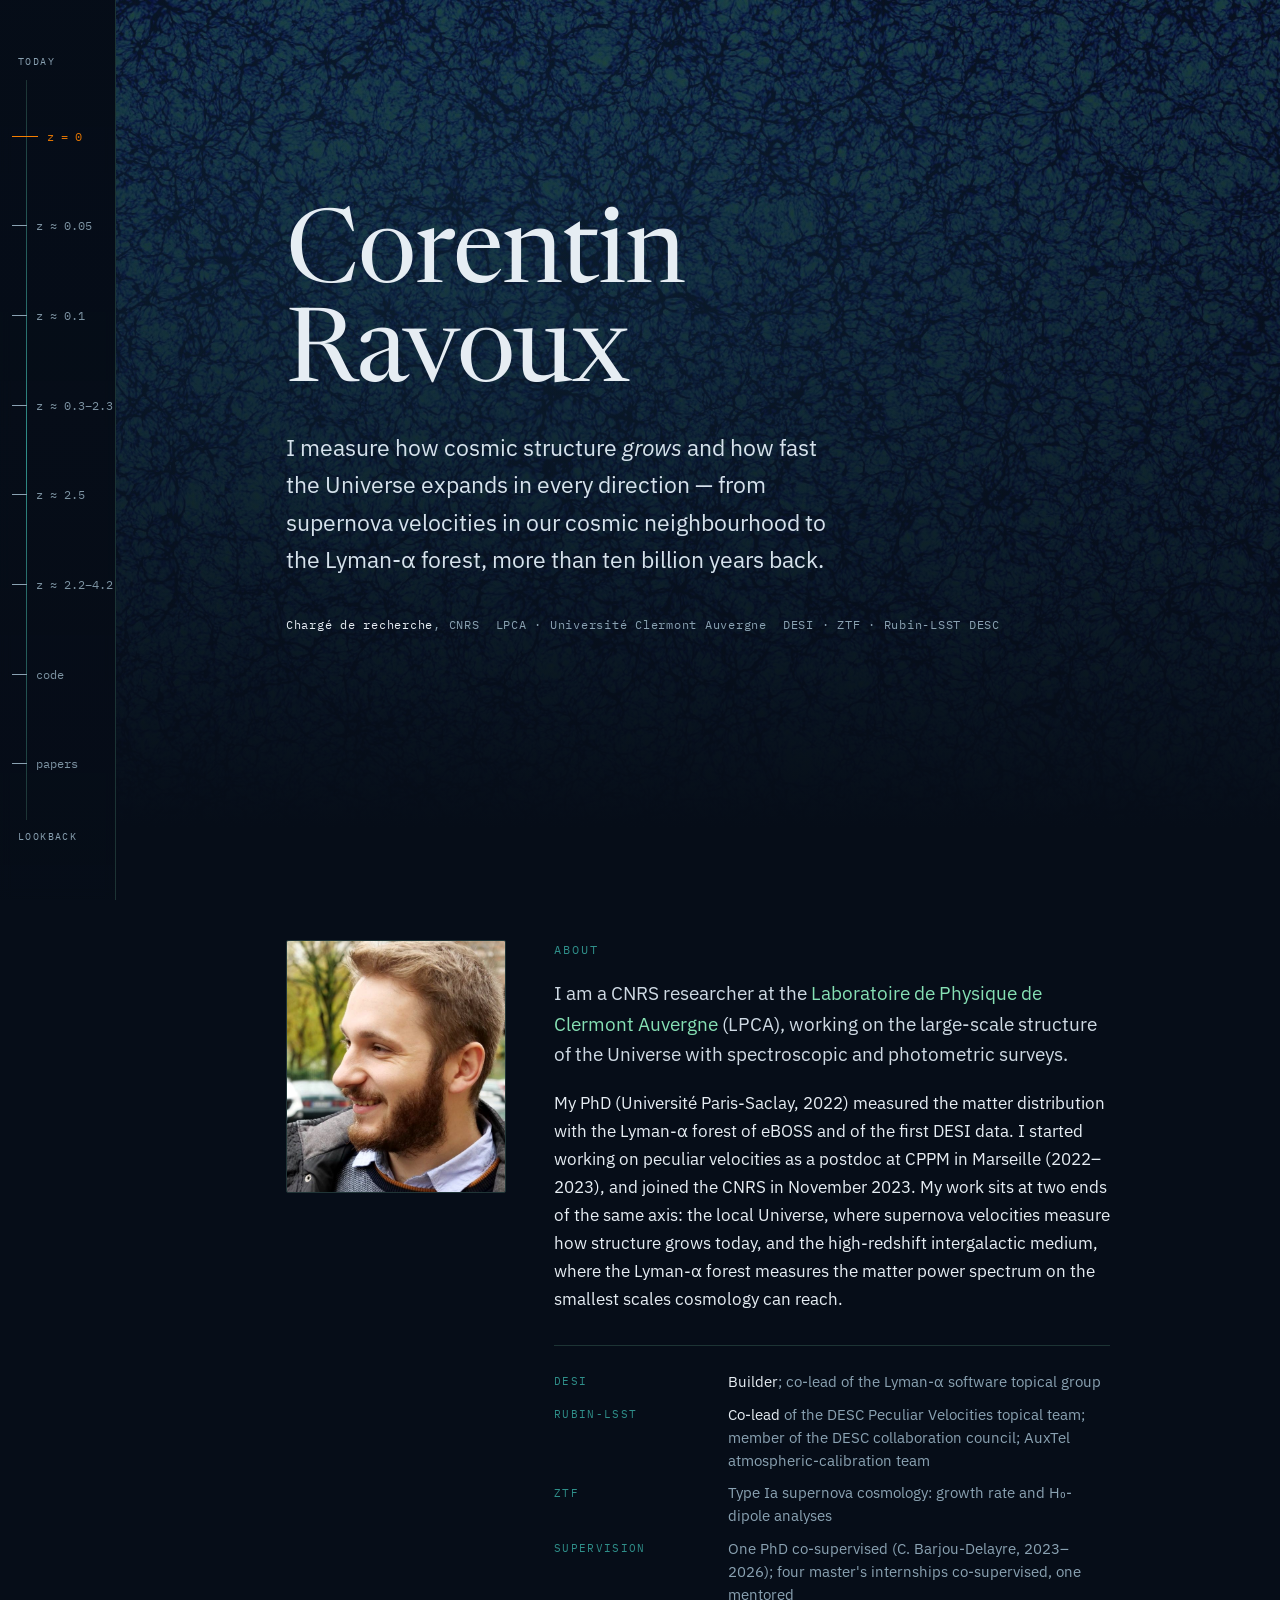
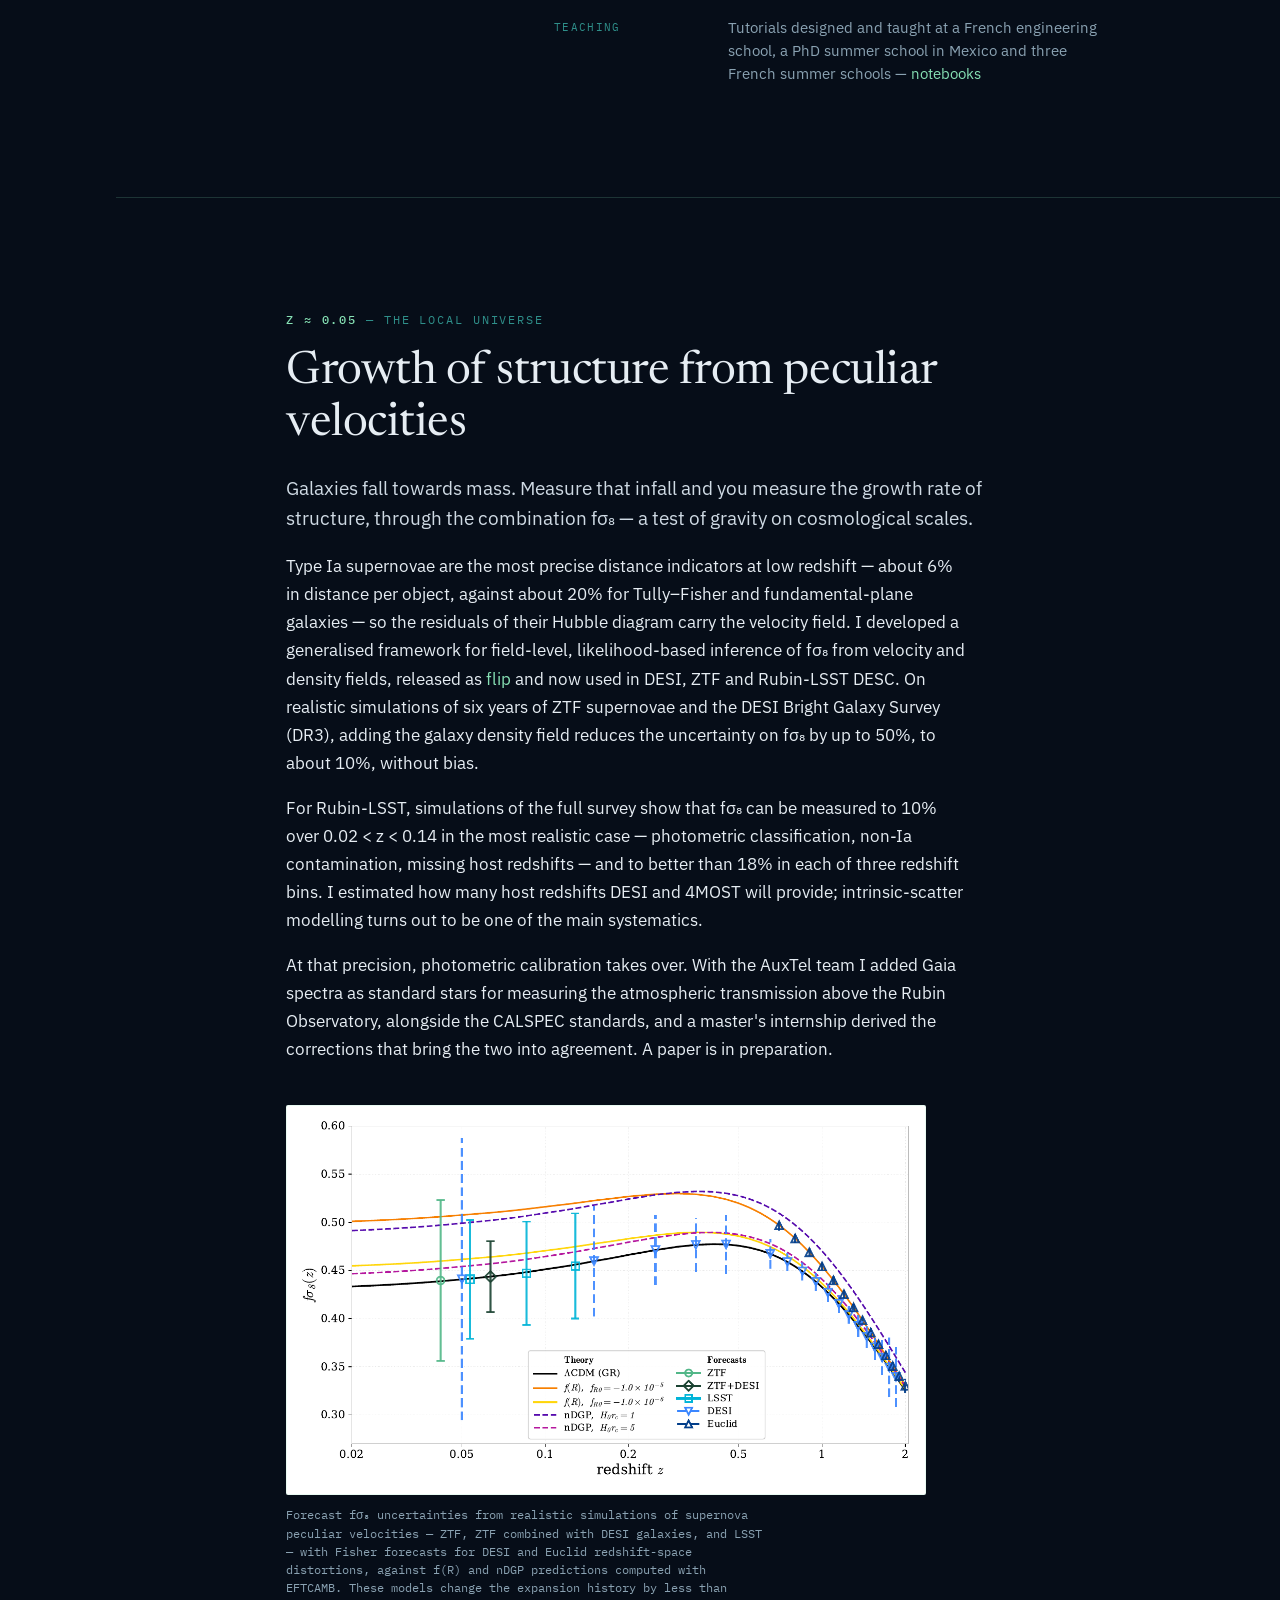
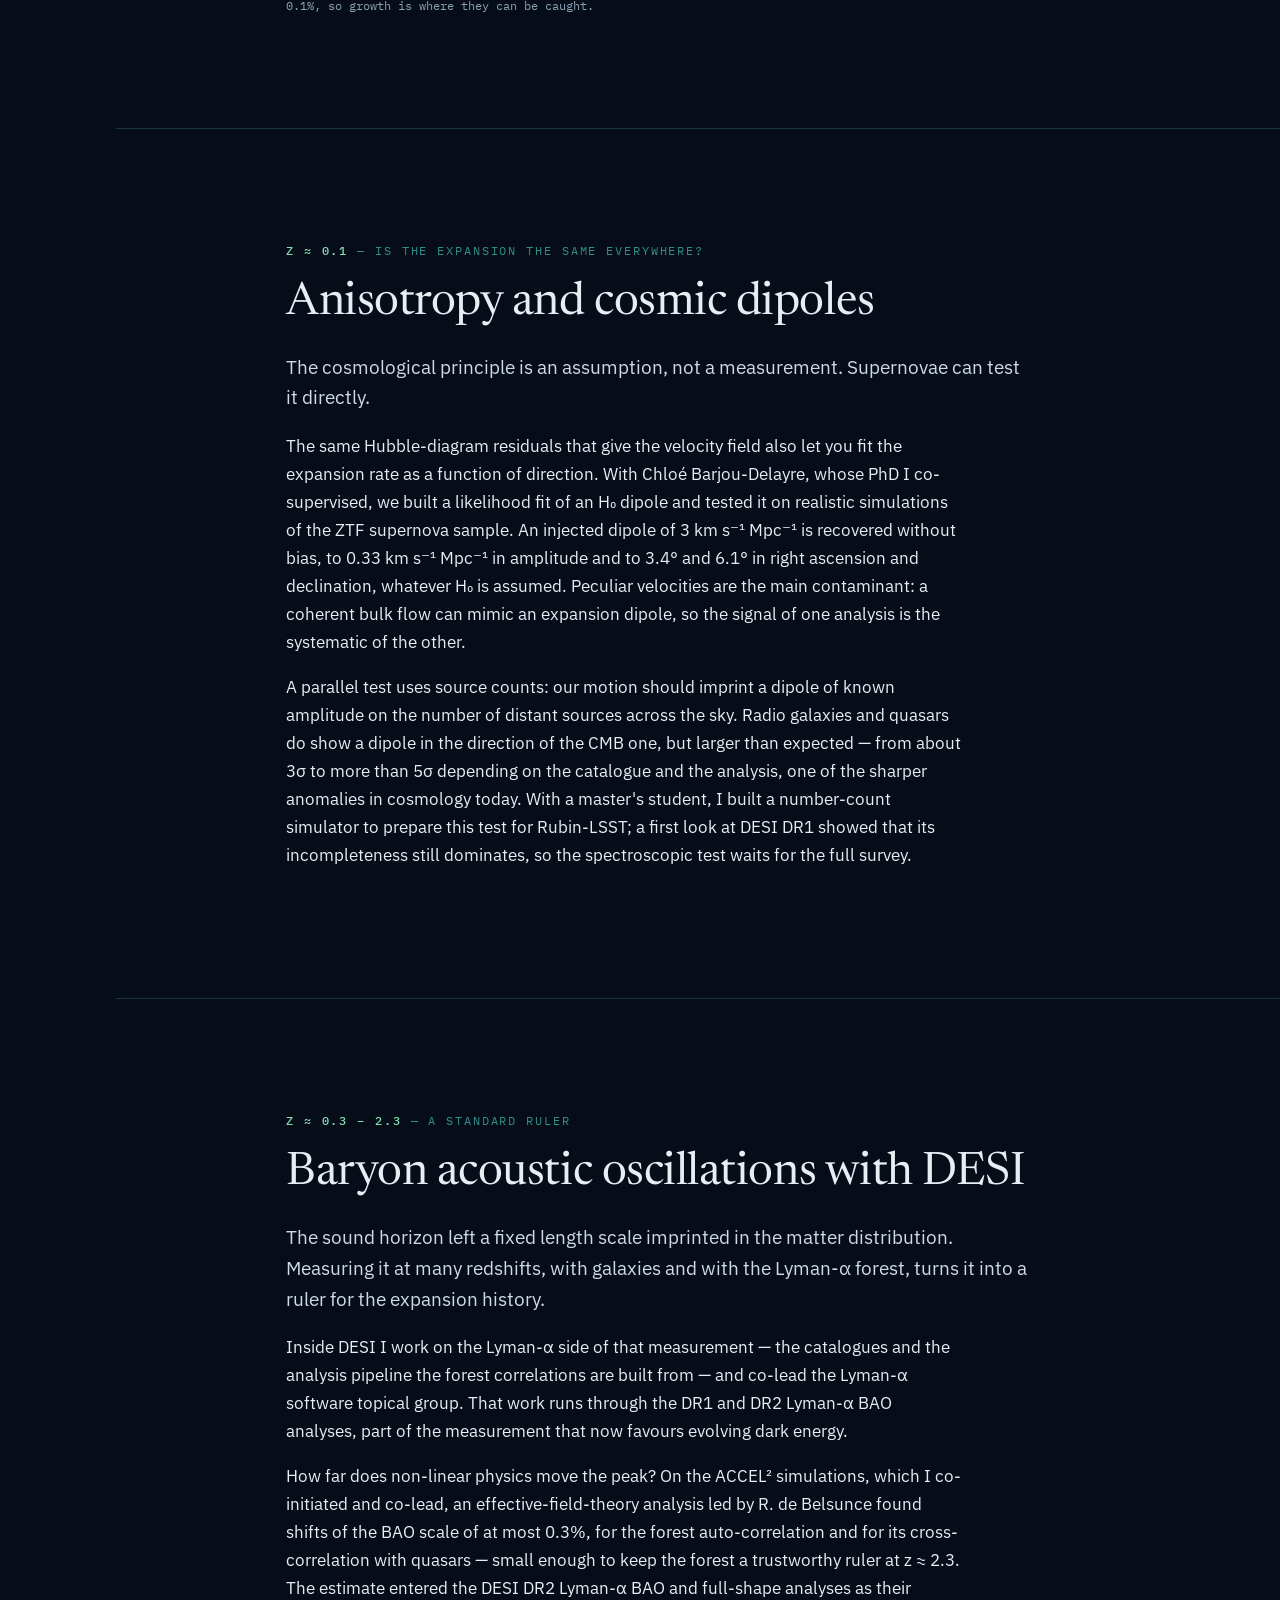
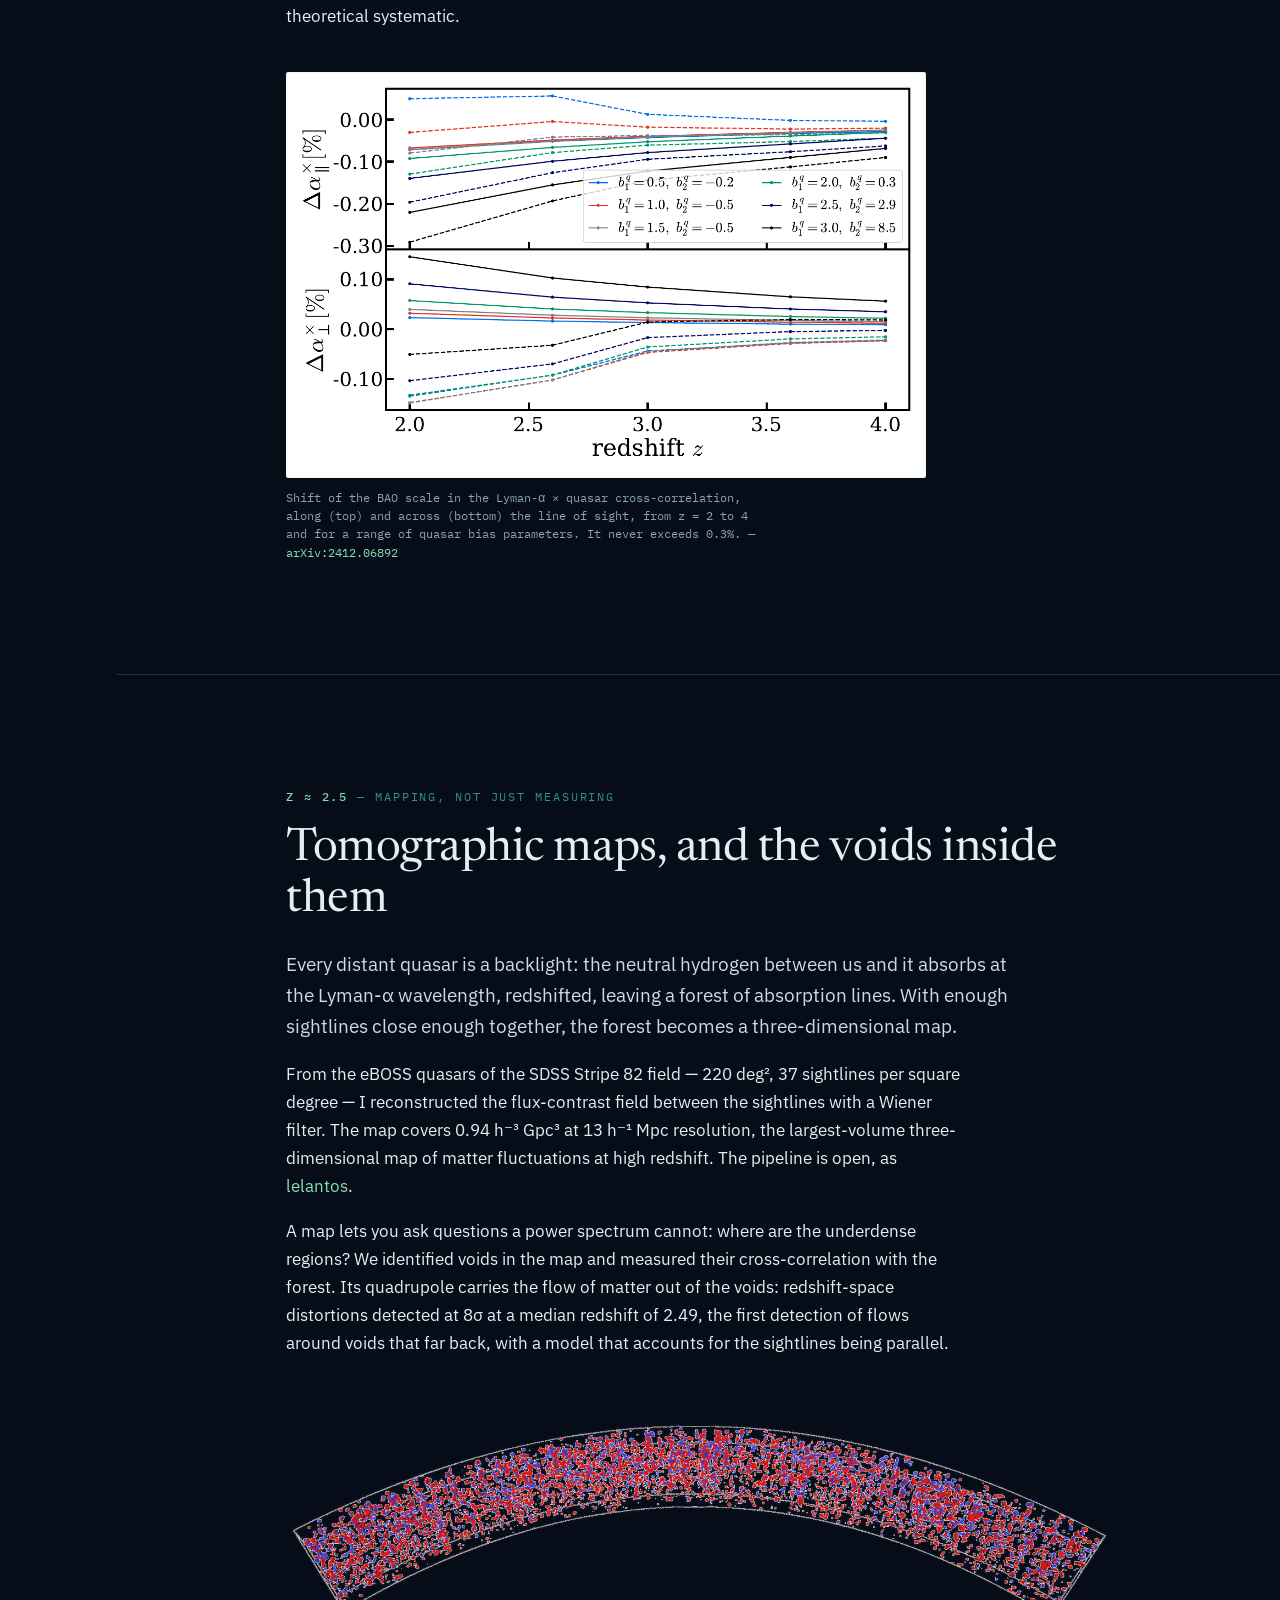
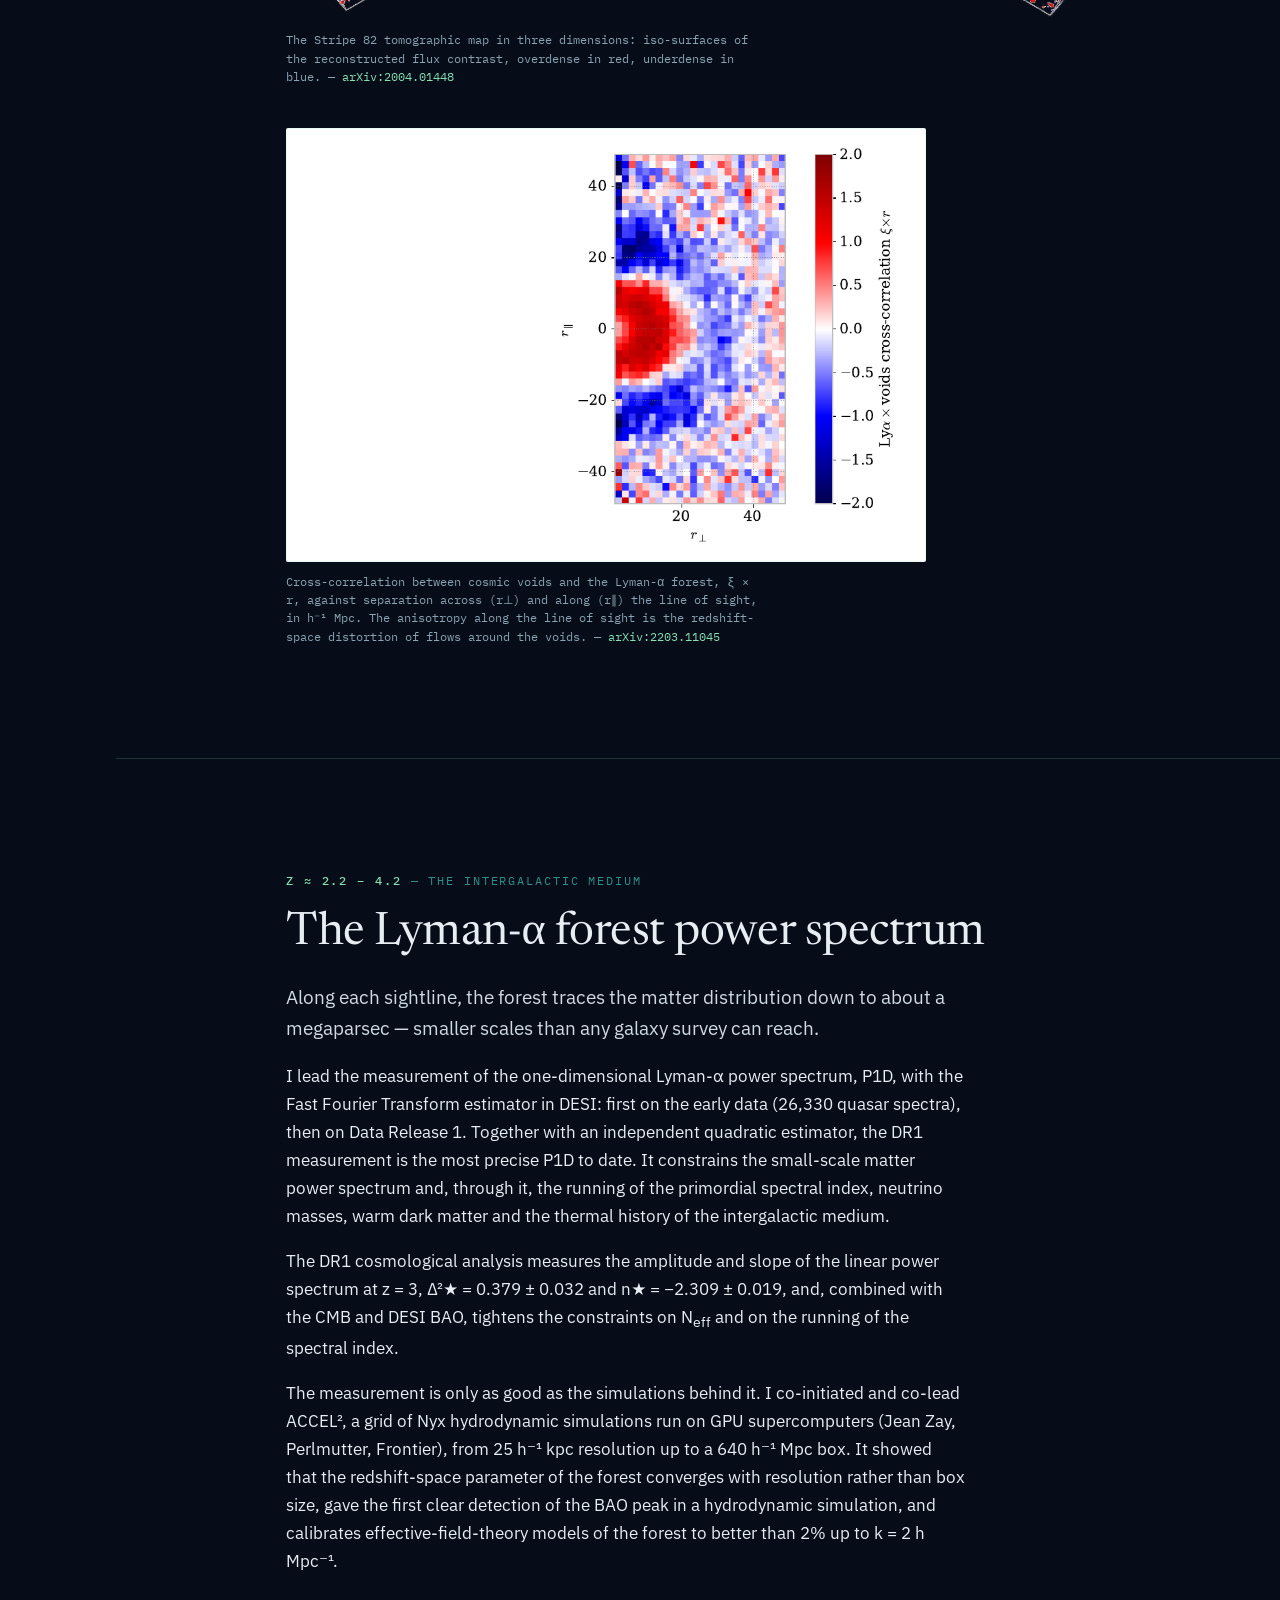
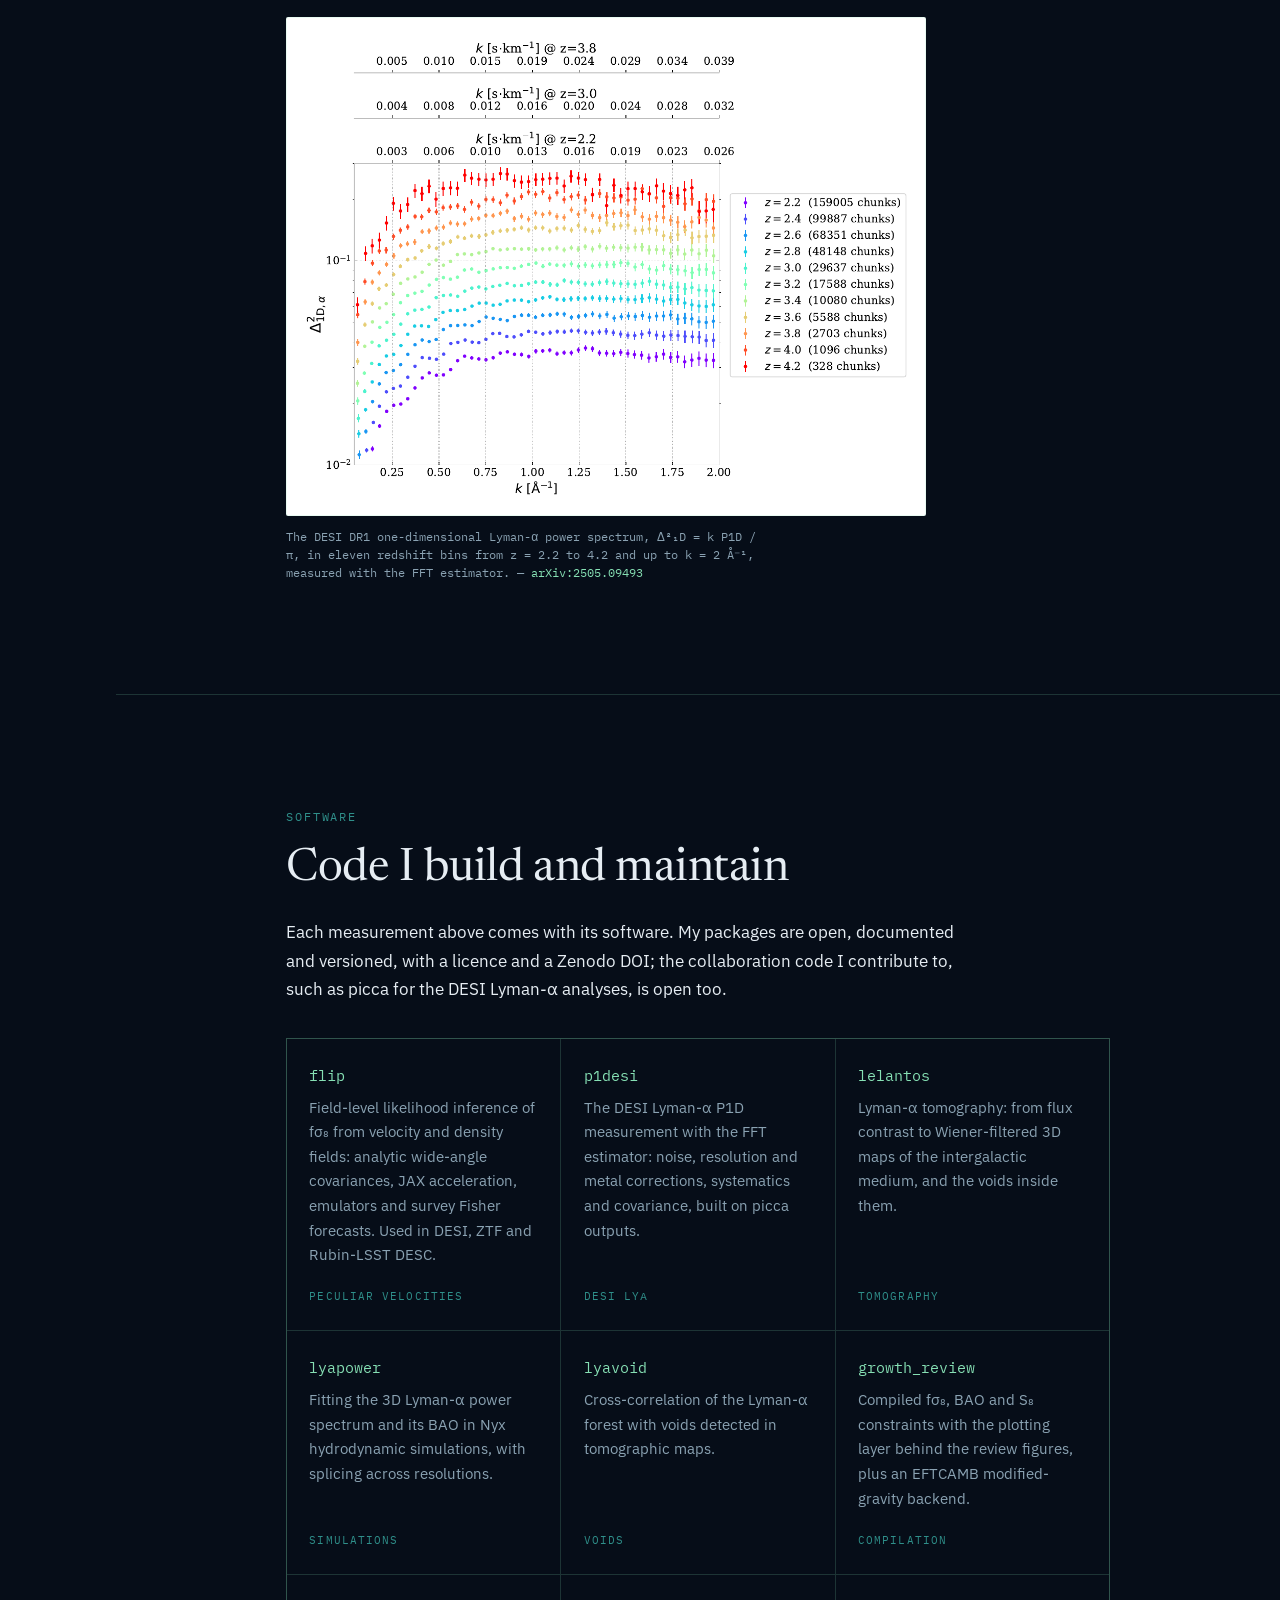
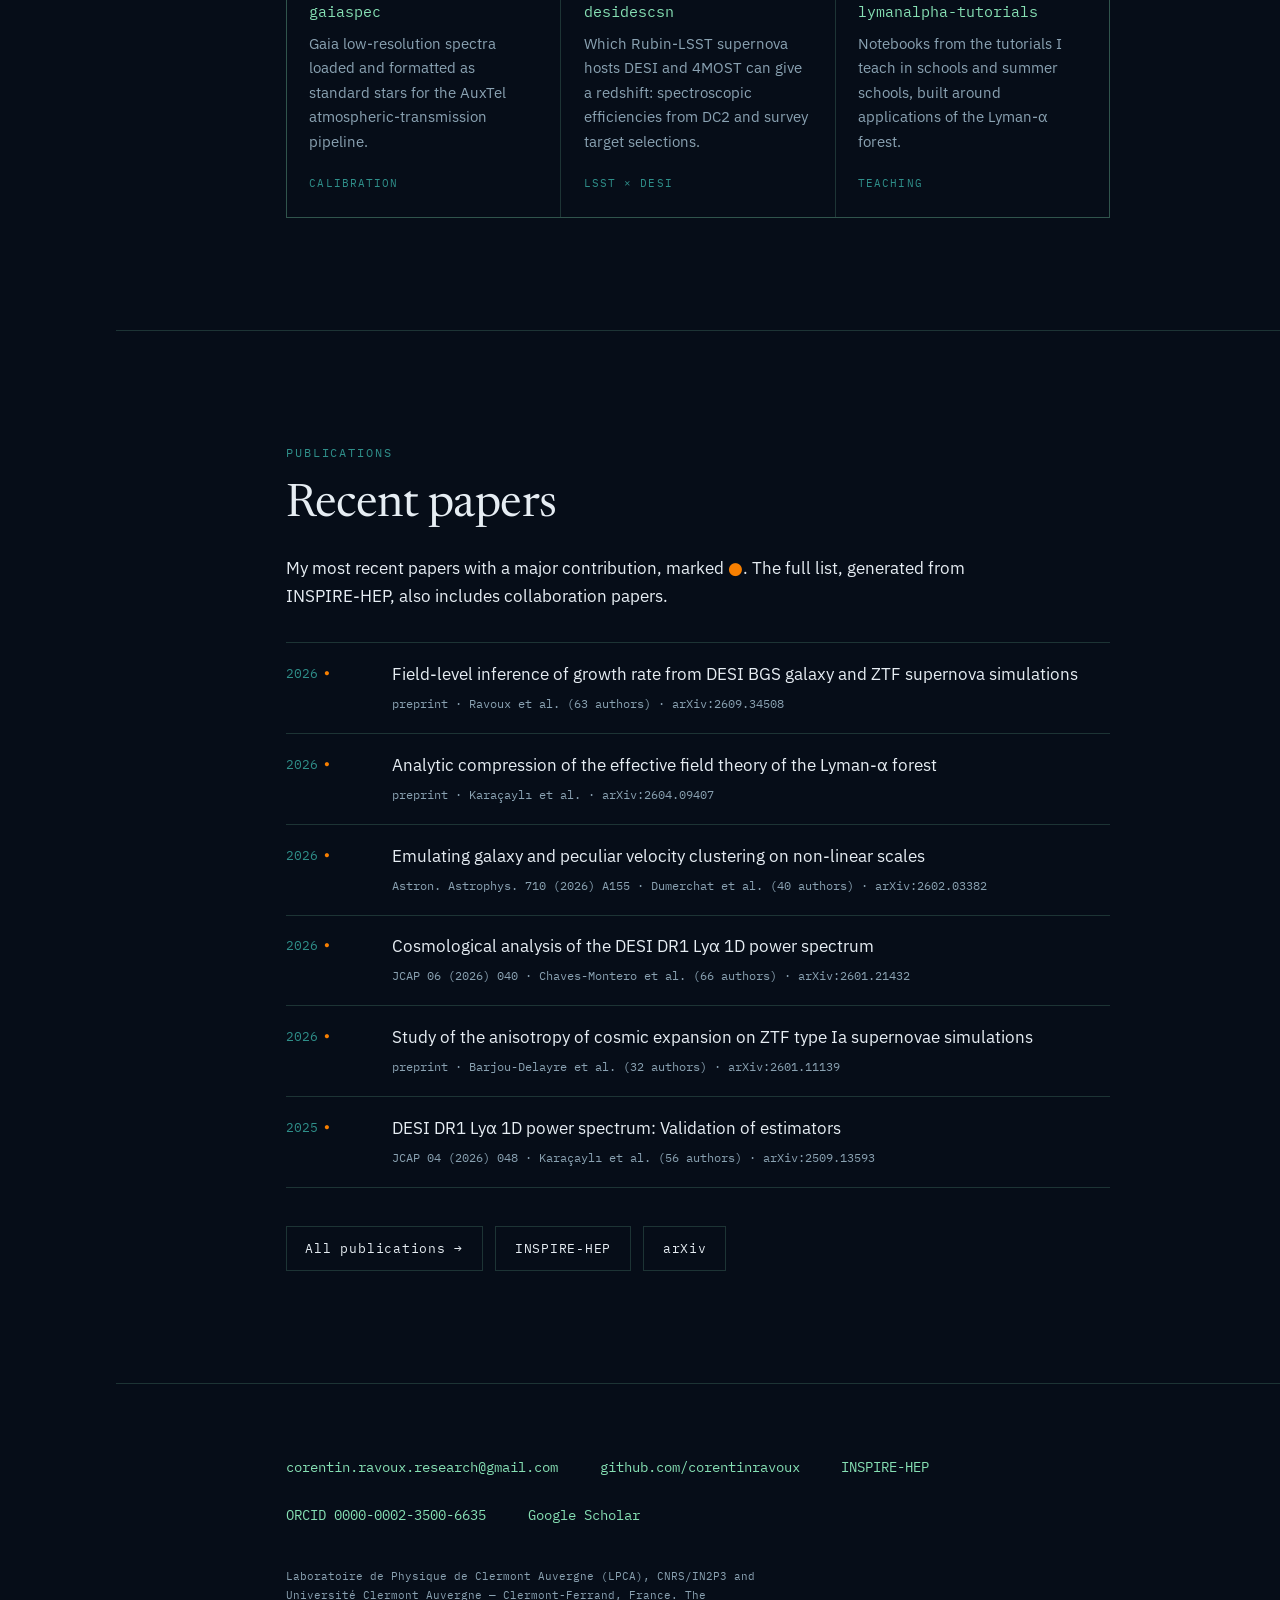
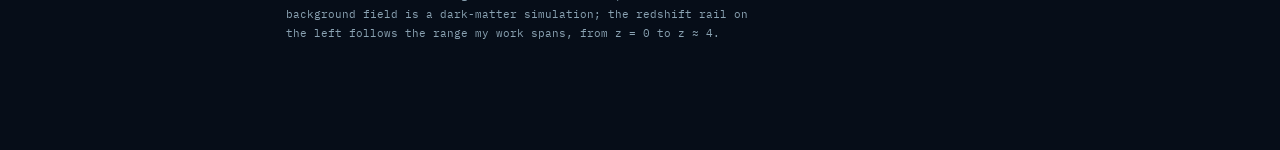
==== commit 26ea53fa: "Separate ZTF and AuxTel; list AuxTel under Rubin-LSST Co-Authored-By: Claude Opus 5.5 <noreply@anthr" ====
--- a/index.html
+++ b/index.html
@@ -109,11 +109,11 @@
         <dl class="facts">
           <dt>DESI</dt>
           <dd><b>Builder</b>; co-lead of the Lyman-α software topical group</dd>
-          <dt>Rubin-LSST DESC</dt>
-          <dd><b>Co-lead</b> of the Peculiar Velocities topical team; member of the
-            collaboration council</dd>
-          <dt>ZTF · AuxTel</dt>
-          <dd>Type Ia supernova cosmology; atmospheric calibration for Rubin</dd>
+          <dt>Rubin-LSST</dt>
+          <dd><b>Co-lead</b> of the DESC Peculiar Velocities topical team; member of the DESC
+            collaboration council; AuxTel atmospheric-calibration team</dd>
+          <dt>ZTF</dt>
+          <dd>Type Ia supernova cosmology: growth rate and H₀-dipole analyses</dd>
           <dt>Supervision</dt>
           <dd>One PhD co-supervised (C. Barjou-Delayre, 2023–2026); four master's internships
             co-supervised, one mentored</dd>
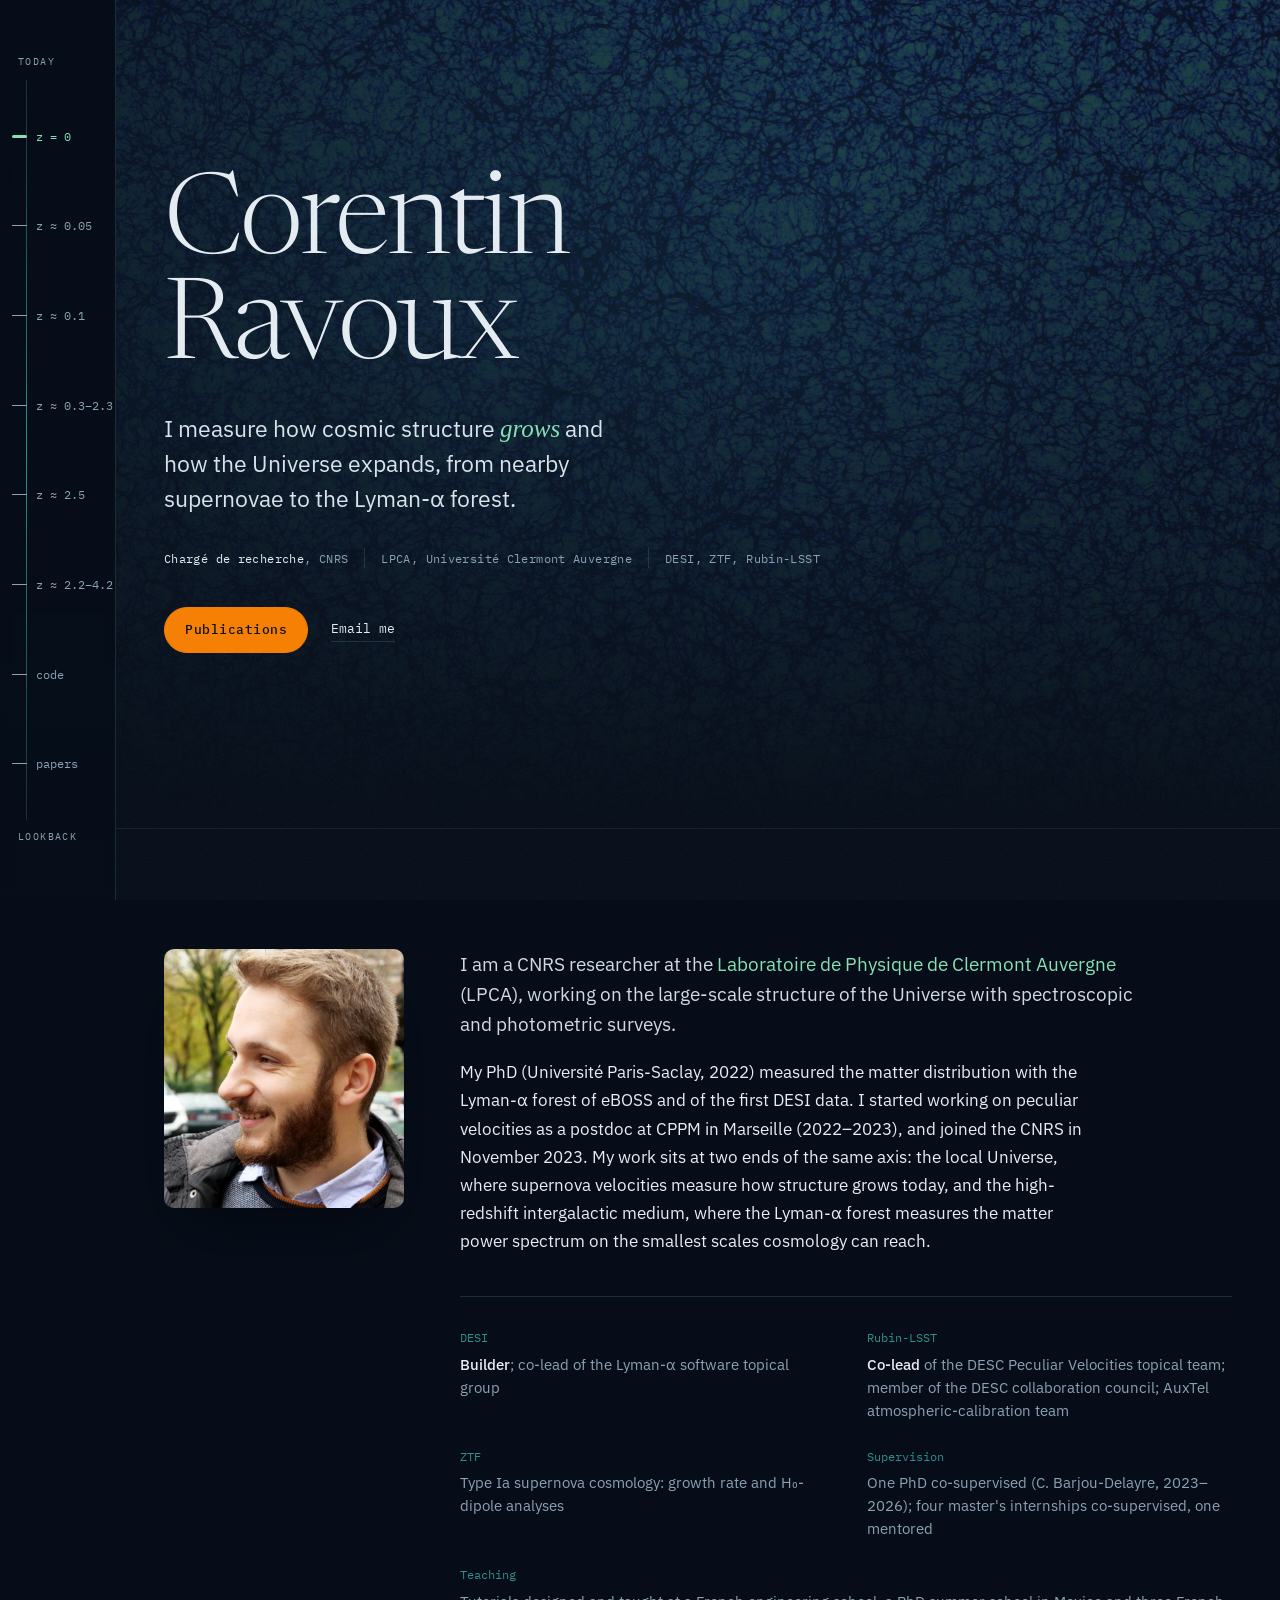
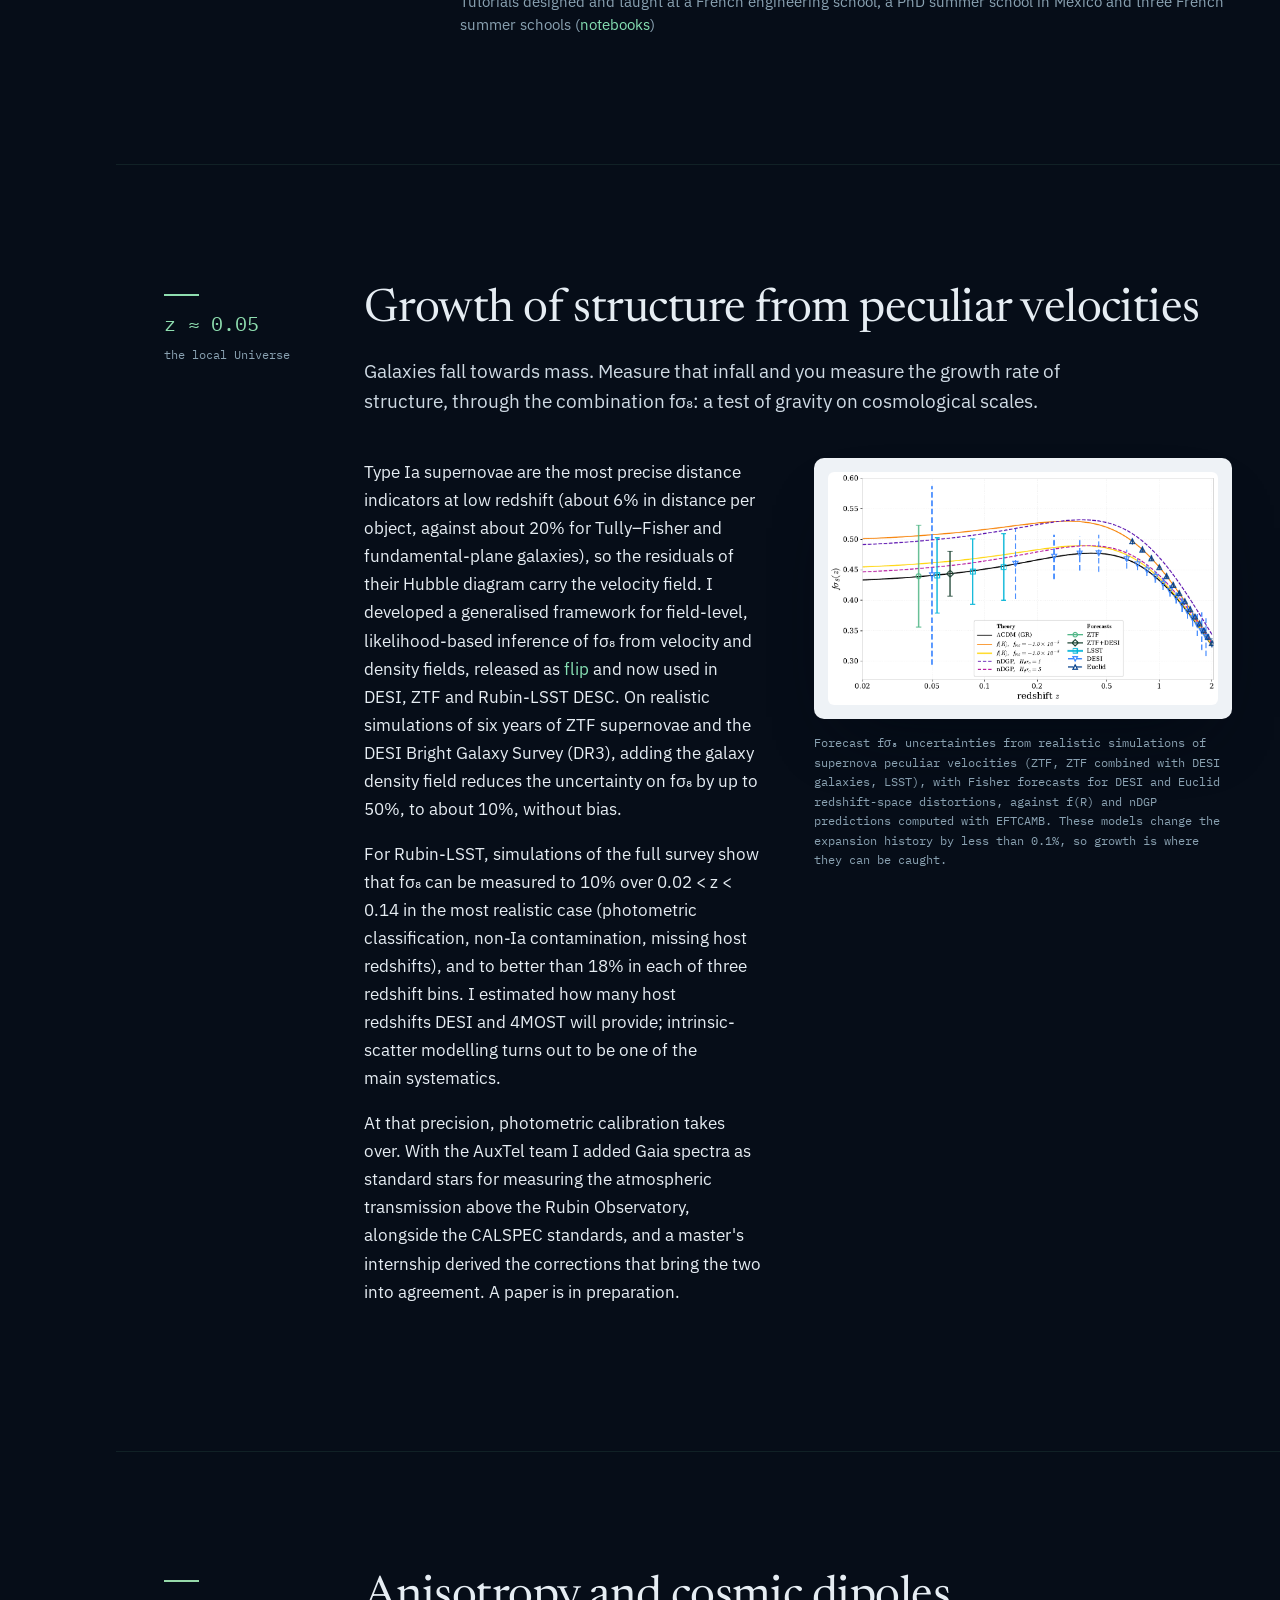
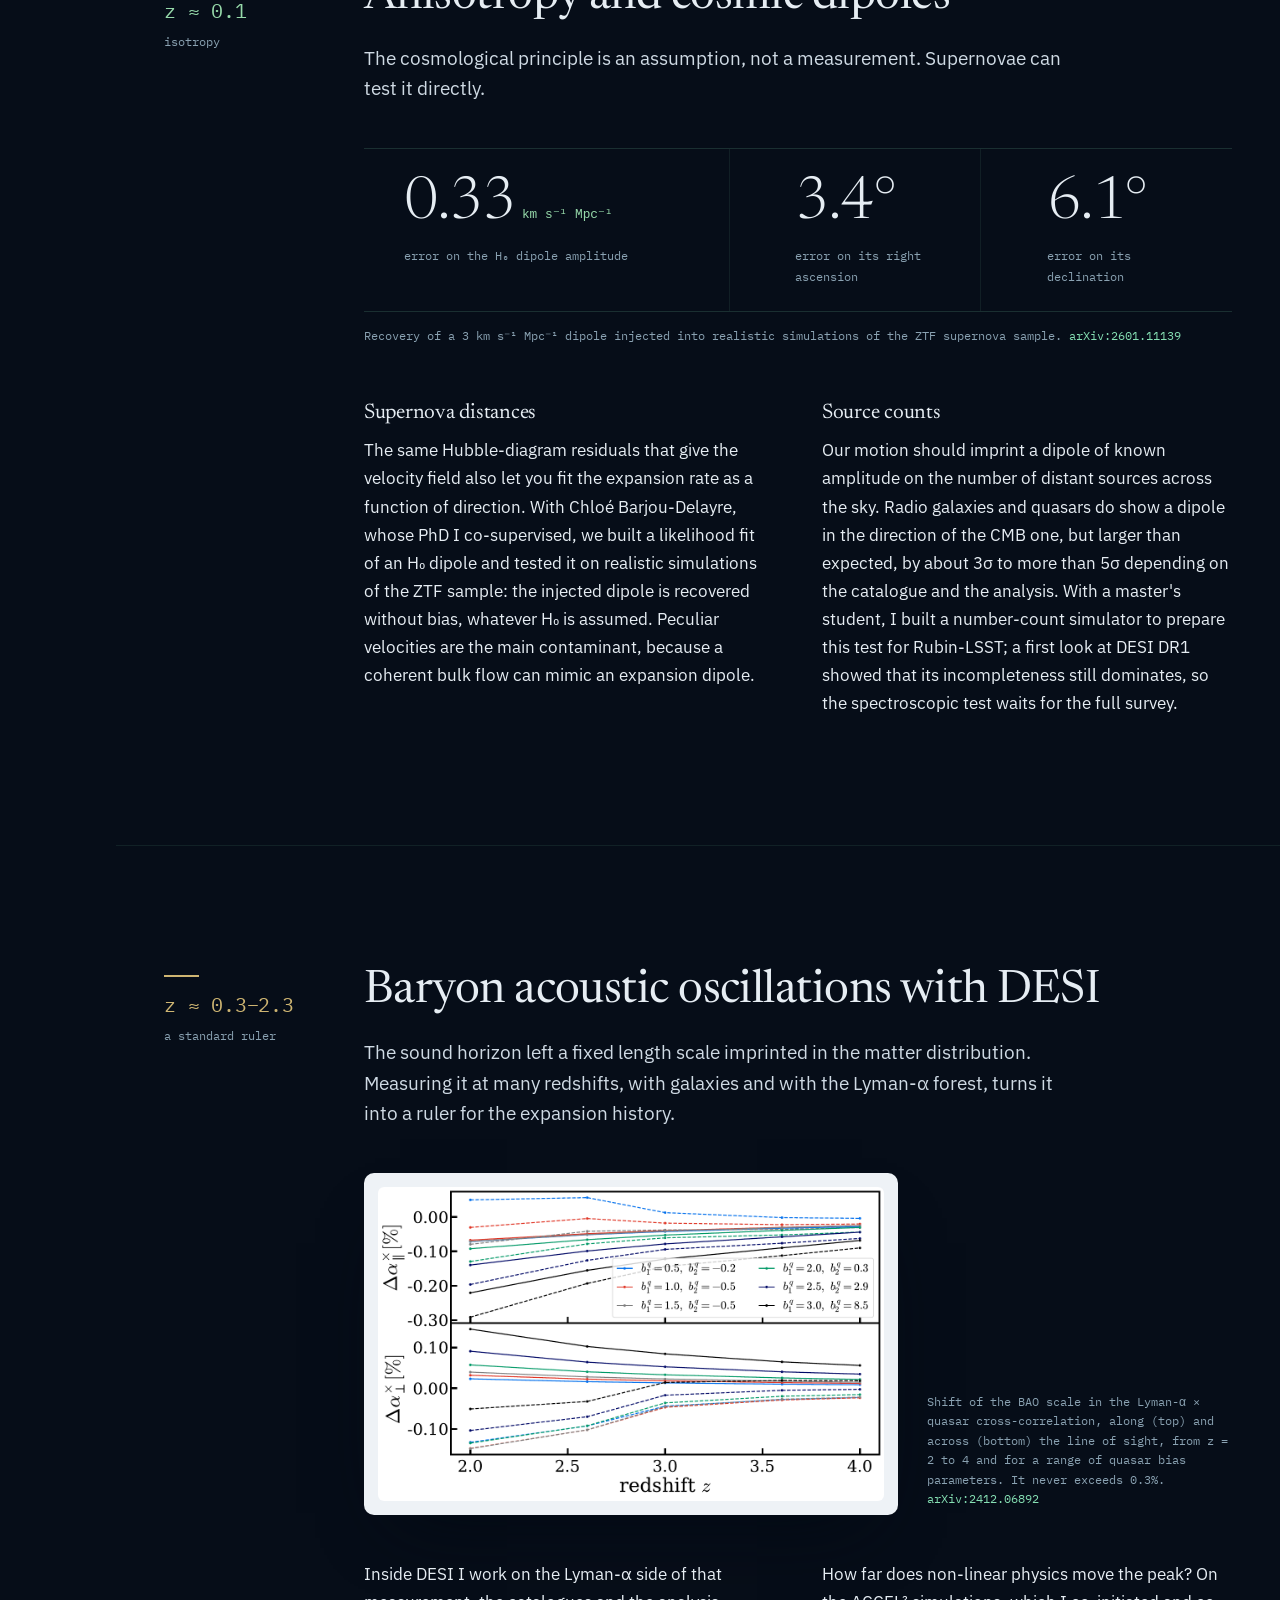
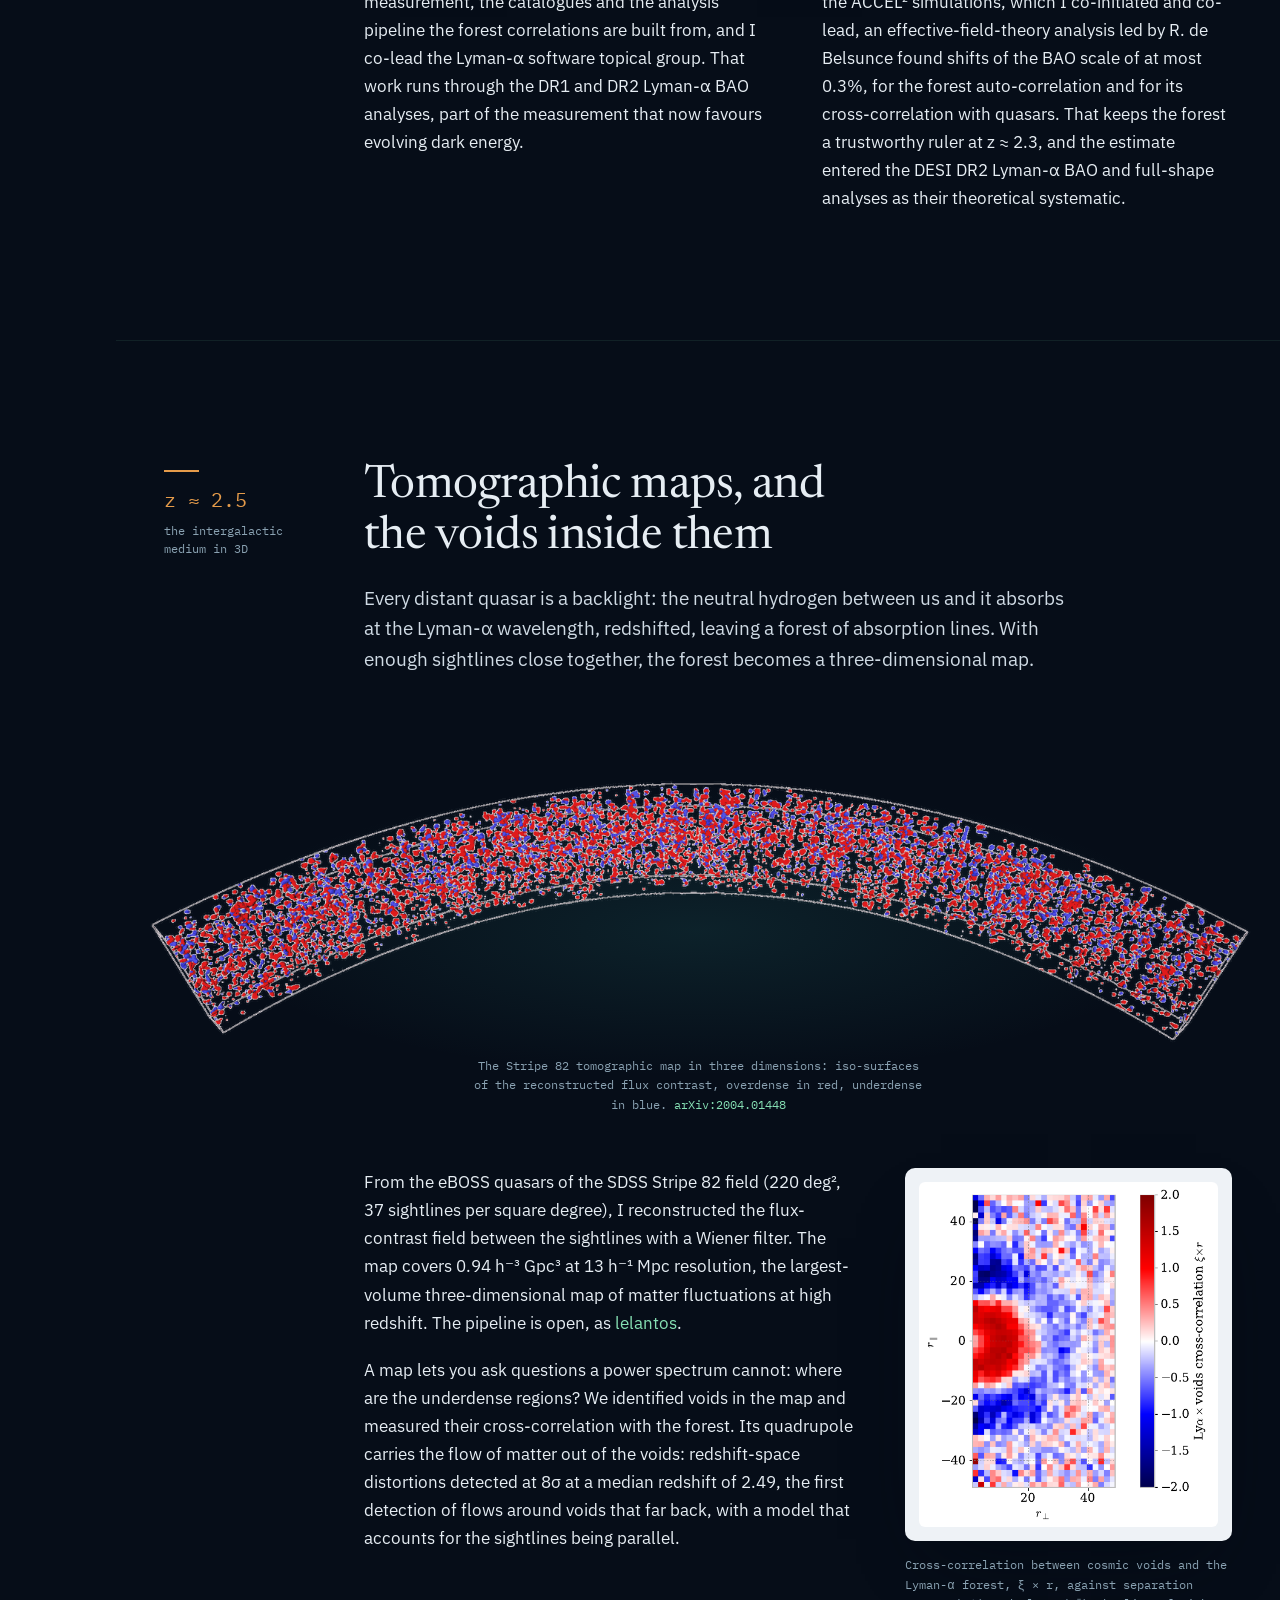
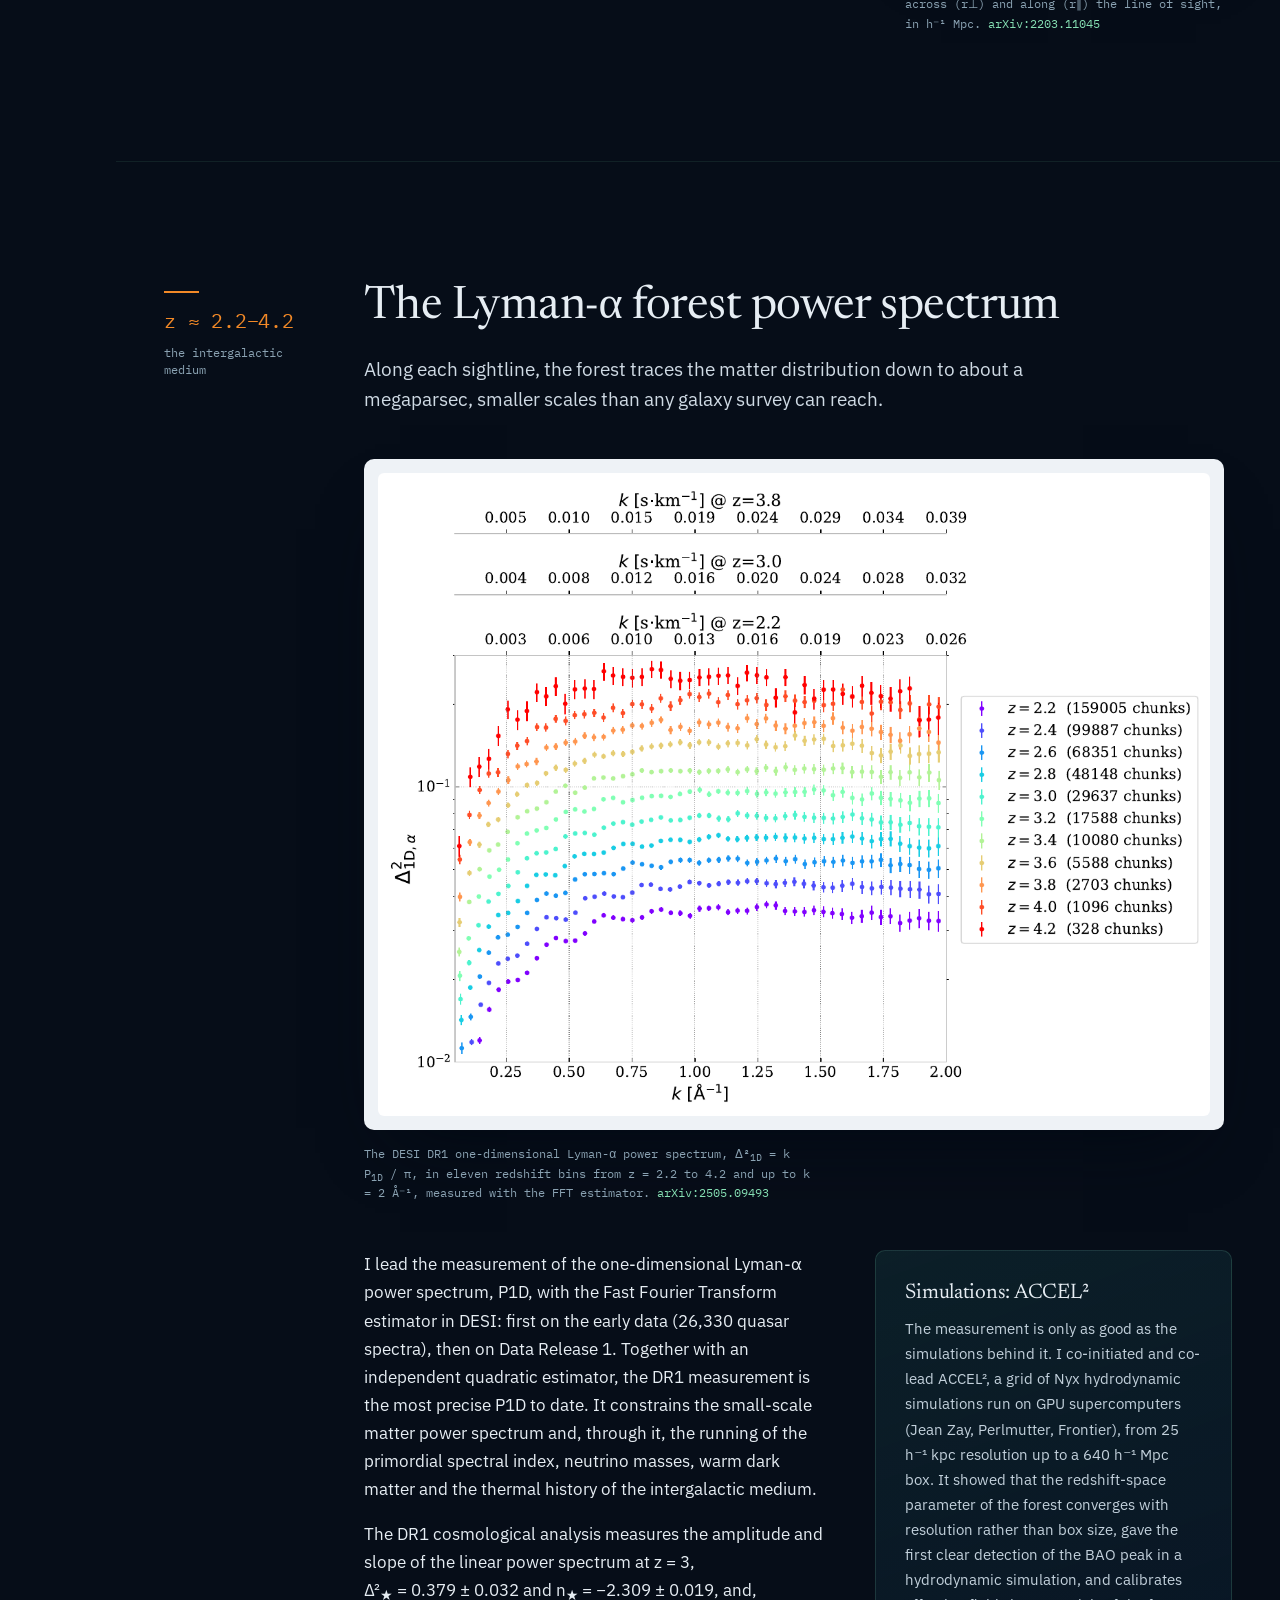
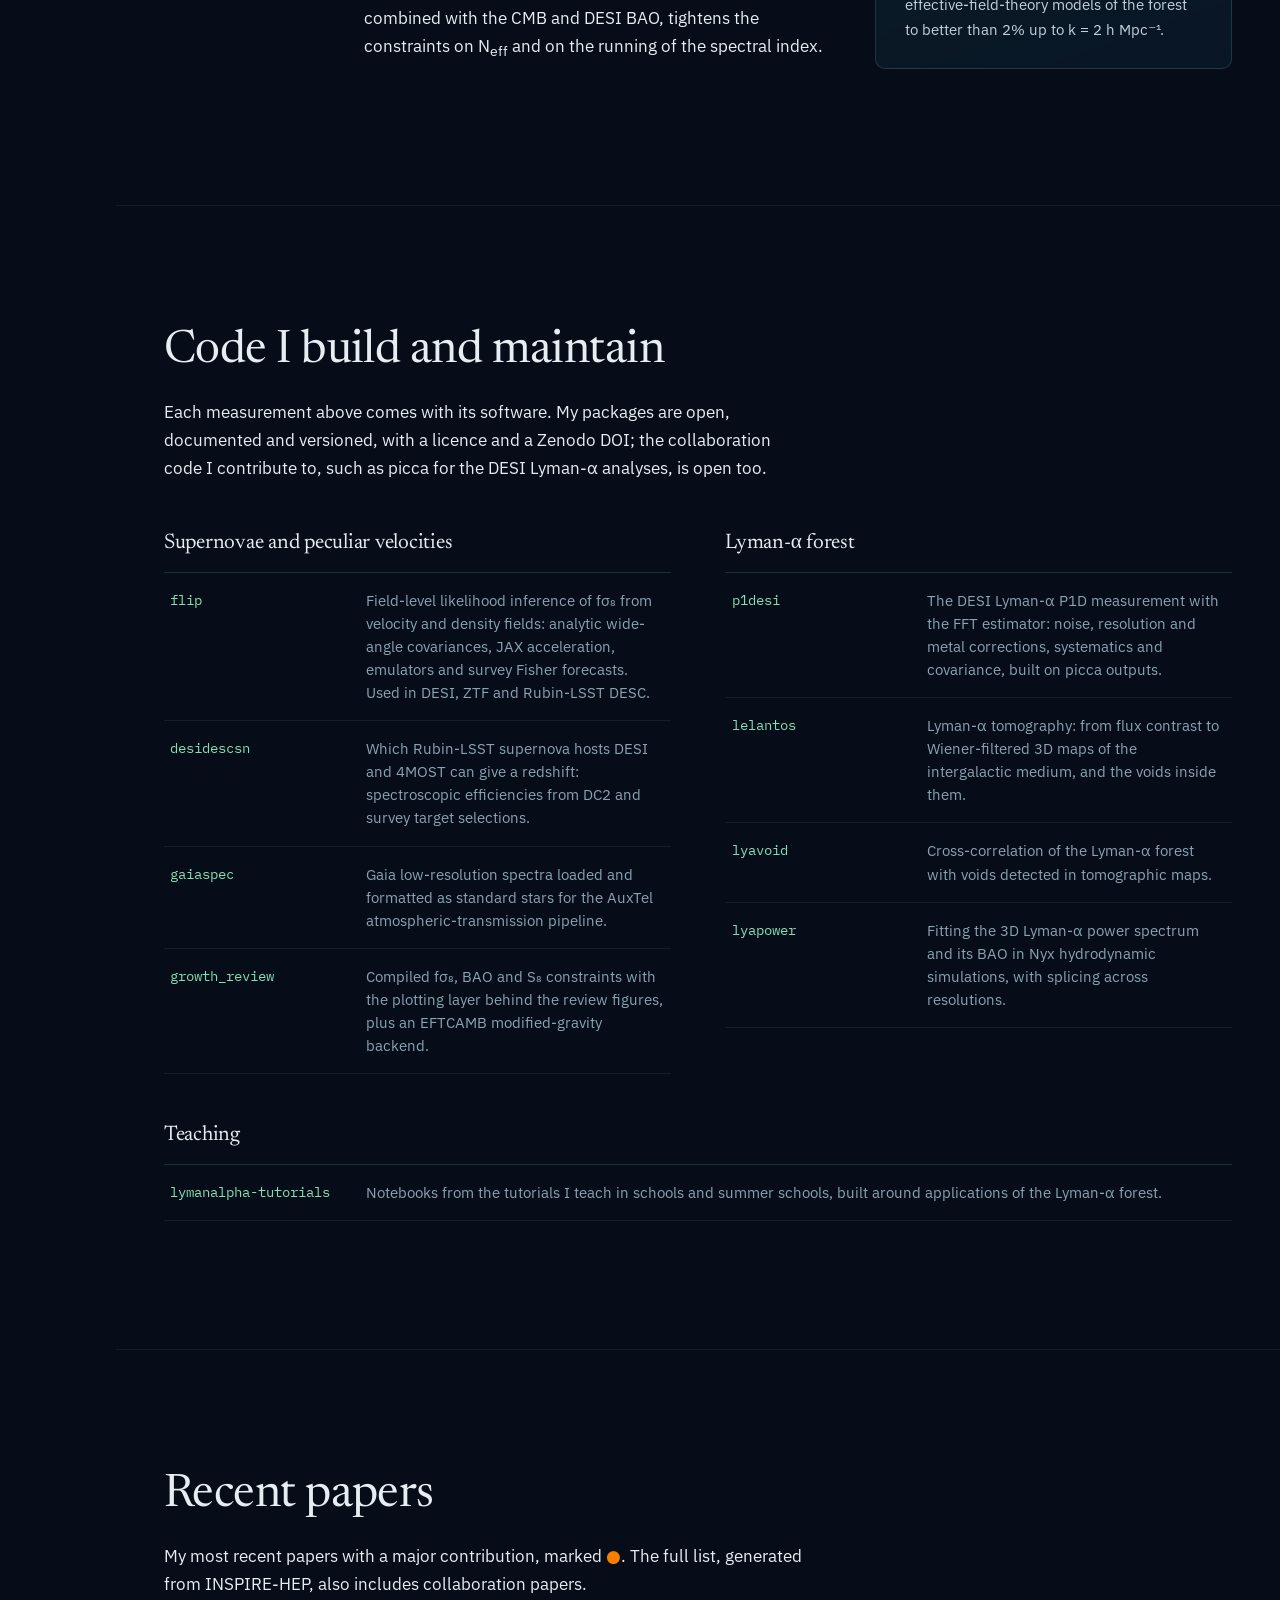
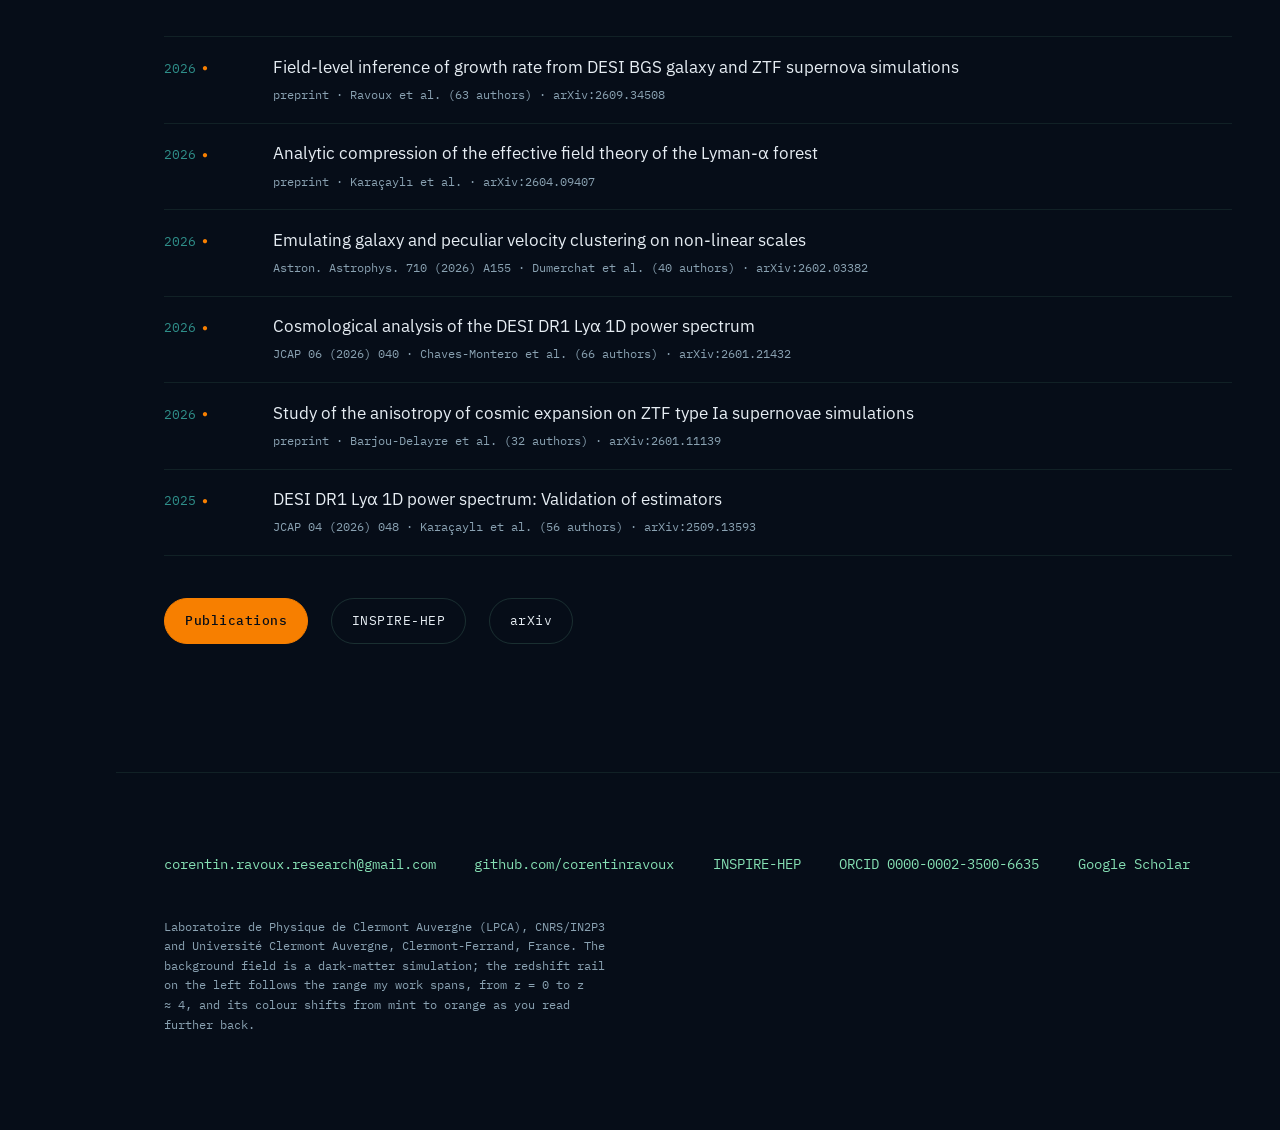
==== commit df2c3da4: "Redesign: redshift colour scale, varied section layouts, motion The page now redshifts as you read: " ====
--- a/index.html
+++ b/index.html
@@ -3,20 +3,27 @@
 <head>
 <meta charset="utf-8">
 <meta name="viewport" content="width=device-width, initial-scale=1">
-<title>Corentin Ravoux — cosmologist, CNRS</title>
+<title>Corentin Ravoux, cosmologist at CNRS</title>
 <meta name="description" content="Corentin Ravoux, CNRS researcher at the Laboratoire de Physique de Clermont Auvergne (LPCA). Growth of structure from supernova peculiar velocities, isotropy tests, Lyman-alpha forest cosmology; DESI, ZTF and Rubin-LSST.">
+<script>
+  // Hide reveal targets only when the script that shows them is running.
+  document.documentElement.classList.add("js");
+  setTimeout(function () { if (!window.__rail) document.documentElement.classList.remove("js"); }, 2500);
+</script>
 <link rel="preconnect" href="https://fonts.googleapis.com">
 <link rel="preconnect" href="https://fonts.gstatic.com" crossorigin>
 <link href="https://fonts.googleapis.com/css2?family=Newsreader:ital,opsz,wght@0,6..72,300;0,6..72,400;1,6..72,400&family=IBM+Plex+Mono:wght@400;500&family=IBM+Plex+Sans:wght@300;400;500&display=swap" rel="stylesheet">
+<link rel="preload" as="image" href="assets/img/cosmic-web.jpg" fetchpriority="high">
 <link rel="canonical" href="https://corentinravoux.github.io/">
 <meta property="og:type" content="profile">
-<meta property="og:title" content="Corentin Ravoux — cosmologist, CNRS">
+<meta property="og:title" content="Corentin Ravoux, cosmologist at CNRS">
 <meta property="og:description" content="CNRS researcher at the Laboratoire de Physique de Clermont Auvergne: growth of structure from supernova peculiar velocities, isotropy tests and Lyman-alpha forest cosmology with DESI, ZTF and Rubin-LSST.">
 <meta property="og:url" content="https://corentinravoux.github.io/">
 <meta property="og:image" content="https://corentinravoux.github.io/assets/img/cosmic-web.jpg">
 <meta property="og:site_name" content="Corentin Ravoux">
 <meta name="twitter:card" content="summary_large_image">
 <meta name="author" content="Corentin Ravoux">
+<meta name="theme-color" content="#060d18">
 <link rel="stylesheet" href="assets/css/site.css">
 <link rel="icon" href="data:image/svg+xml,<svg xmlns='http://www.w3.org/2000/svg' viewBox='0 0 32 32'><circle cx='16' cy='16' r='9' fill='none' stroke='%2386e0b4' stroke-width='2'/><circle cx='16' cy='16' r='2' fill='%23f77f00'/></svg>">
 <script type="application/ld+json">
@@ -55,8 +62,12 @@
 </head>
 <body>
 
+<a class="skip" href="#about">Skip to content</a>
+<div class="zbar" aria-hidden="true"></div>
+
 <!-- the rail is the spine of the page: the sections run in redshift, z = 0 to z ~ 4 -->
 <nav class="rail" aria-label="Sections, ordered by redshift">
+  <span class="rail__fill" aria-hidden="true"></span>
   <span class="rail__label rail__label--top">today</span>
   <a class="tick" href="#top"><span>z = 0</span></a>
   <a class="tick" href="#velocities"><span>z ≈ 0.05</span></a>
@@ -73,28 +84,32 @@
 
   <header class="hero">
     <div class="hero__bg">
-      <img src="assets/img/cosmic-web.jpg" alt="" aria-hidden="true"
-           onerror="this.style.display='none'">
+      <img src="assets/img/cosmic-web.jpg" alt="" aria-hidden="true" width="2140" height="1204"
+           fetchpriority="high" onerror="this.style.display='none'">
     </div>
     <div class="wrap">
       <h1>Corentin<br>Ravoux</h1>
-      <p class="hero__thesis">I measure how cosmic structure <em>grows</em> and how fast the Universe
-        expands in every direction — from supernova velocities in our cosmic neighbourhood to the
-        Lyman-α forest, more than ten billion years back.</p>
-      <div class="meta">
-        <span><b>Chargé de recherche</b>, CNRS</span>
-        <span>LPCA · Université Clermont Auvergne</span>
-        <span>DESI · ZTF · Rubin-LSST DESC</span>
+      <p class="hero__thesis">I measure how cosmic structure <em>grows</em> and how the Universe
+        expands, from nearby supernovae to the Lyman-α forest.</p>
+      <ul class="meta">
+        <li><b>Chargé de recherche</b>, CNRS</li>
+        <li>LPCA, Université Clermont Auvergne</li>
+        <li>DESI, ZTF, Rubin-LSST</li>
+      </ul>
+      <div class="actions">
+        <a class="btn btn--primary" href="publications.html">Publications</a>
+        <a class="link-quiet" href="mailto:corentin.ravoux.research@gmail.com">Email me</a>
       </div>
     </div>
   </header>
 
-  <section id="about">
-    <div class="wrap about">
-      <img class="portrait" src="assets/img/portrait.jpg" alt="Corentin Ravoux"
+  <section id="about" aria-labelledby="about-title">
+    <div class="wrap about reveal">
+      <img class="portrait" src="assets/img/portrait.jpg" alt="Corentin Ravoux" width="718" height="757"
+           loading="lazy"
            onerror="this.outerHTML='&lt;div class=&quot;portrait portrait--empty&quot;&gt;portrait.jpg&lt;/div&gt;'">
       <div>
-        <div class="eyebrow">About</div>
+        <h2 class="visually-hidden" id="about-title">About</h2>
         <p class="lede">I am a CNRS researcher at the
           <a href="https://lpca.in2p3.fr/">Laboratoire de Physique de Clermont Auvergne</a> (LPCA),
           working on the large-scale structure of the Universe with spectroscopic and photometric
@@ -107,248 +122,349 @@
           intergalactic medium, where the Lyman-α forest measures the matter power spectrum on
           the smallest scales cosmology can reach.</p>
         <dl class="facts">
-          <dt>DESI</dt>
-          <dd><b>Builder</b>; co-lead of the Lyman-α software topical group</dd>
-          <dt>Rubin-LSST</dt>
-          <dd><b>Co-lead</b> of the DESC Peculiar Velocities topical team; member of the DESC
-            collaboration council; AuxTel atmospheric-calibration team</dd>
-          <dt>ZTF</dt>
-          <dd>Type Ia supernova cosmology: growth rate and H₀-dipole analyses</dd>
-          <dt>Supervision</dt>
-          <dd>One PhD co-supervised (C. Barjou-Delayre, 2023–2026); four master's internships
-            co-supervised, one mentored</dd>
-          <dt>Teaching</dt>
-          <dd>Tutorials designed and taught at a French engineering school, a PhD summer school
-            in Mexico and three French summer schools —
-            <a href="https://github.com/corentinravoux/lymanalpha-tutorials">notebooks</a></dd>
+          <div>
+            <dt>DESI</dt>
+            <dd><b>Builder</b>; co-lead of the Lyman-α software topical group</dd>
+          </div>
+          <div>
+            <dt>Rubin-LSST</dt>
+            <dd><b>Co-lead</b> of the DESC Peculiar Velocities topical team; member of the DESC
+              collaboration council; AuxTel atmospheric-calibration team</dd>
+          </div>
+          <div>
+            <dt>ZTF</dt>
+            <dd>Type Ia supernova cosmology: growth rate and H₀-dipole analyses</dd>
+          </div>
+          <div>
+            <dt>Supervision</dt>
+            <dd>One PhD co-supervised (C. Barjou-Delayre, 2023–2026); four master's internships
+              co-supervised, one mentored</dd>
+          </div>
+          <div>
+            <dt>Teaching</dt>
+            <dd>Tutorials designed and taught at a French engineering school, a PhD summer school
+              in Mexico and three French summer schools
+              (<a href="https://github.com/corentinravoux/lymanalpha-tutorials">notebooks</a>)</dd>
+          </div>
         </dl>
       </div>
     </div>
   </section>
 
-  <section id="velocities">
+  <section id="velocities" class="sec" aria-labelledby="velocities-title">
+    <div class="wrap sec__grid">
+      <p class="zmark"><span class="zmark__z">z ≈ 0.05</span><span class="zmark__what">the local Universe</span></p>
+      <div class="sec__body">
+        <div class="reveal">
+          <h2 id="velocities-title">Growth of structure from peculiar velocities</h2>
+          <p class="lede">Galaxies fall towards mass. Measure that infall and you measure the
+            growth rate of structure, through the combination fσ₈: a test of gravity on
+            cosmological scales.</p>
+        </div>
+        <div class="split">
+          <div class="reveal">
+            <p>Type Ia supernovae are the most precise distance indicators at low redshift (about
+              6% in distance per object, against about 20% for Tully–Fisher and fundamental-plane
+              galaxies), so the residuals of their Hubble diagram carry the velocity field. I
+              developed a generalised framework for field-level, likelihood-based inference of fσ₈
+              from velocity and density fields, released as
+              <a href="https://github.com/corentinravoux/flip">flip</a> and now used in DESI, ZTF
+              and Rubin-LSST DESC. On realistic simulations of six years of ZTF supernovae and the
+              DESI Bright Galaxy Survey (DR3), adding the galaxy density field reduces the
+              uncertainty on fσ₈ by up to 50%, to about 10%, without bias.</p>
+            <p>For Rubin-LSST, simulations of the full survey show that fσ₈ can be measured to 10%
+              over 0.02 &lt; z &lt; 0.14 in the most realistic case (photometric classification,
+              non-Ia contamination, missing host redshifts), and to better than 18% in each of
+              three redshift bins. I estimated how many host redshifts DESI and 4MOST will
+              provide; intrinsic-scatter modelling turns out to be one of the main
+              systematics.</p>
+            <p>At that precision, photometric calibration takes over. With the AuxTel team I added
+              Gaia spectra as standard stars for measuring the atmospheric transmission above the
+              Rubin Observatory, alongside the CALSPEC standards, and a master's internship
+              derived the corrections that bring the two into agreement. A paper is in
+              preparation.</p>
+          </div>
+          <figure class="reveal">
+            <div class="plate">
+              <img src="assets/img/fsigma8.png" width="1201" height="716" loading="lazy"
+                   alt="Forecast fσ₈ uncertainties against redshift for ZTF, ZTF with DESI, LSST, DESI and Euclid, over ΛCDM, f(R) and nDGP growth curves"
+                   onerror="this.closest('figure').style.display='none'">
+            </div>
+            <figcaption>Forecast fσ₈ uncertainties from realistic simulations of supernova
+              peculiar velocities (ZTF, ZTF combined with DESI galaxies, LSST), with Fisher
+              forecasts for DESI and Euclid redshift-space distortions, against f(R) and nDGP
+              predictions computed with EFTCAMB. These models change the expansion history by less
+              than 0.1%, so growth is where they can be caught.</figcaption>
+          </figure>
+        </div>
+      </div>
+    </div>
+  </section>
+
+  <section id="anisotropy" class="sec" aria-labelledby="anisotropy-title">
+    <div class="wrap sec__grid">
+      <p class="zmark"><span class="zmark__z">z ≈ 0.1</span><span class="zmark__what">isotropy</span></p>
+      <div class="sec__body">
+        <div class="reveal">
+          <h2 id="anisotropy-title">Anisotropy and cosmic dipoles</h2>
+          <p class="lede">The cosmological principle is an assumption, not a measurement.
+            Supernovae can test it directly.</p>
+        </div>
+        <div class="reveal">
+          <dl class="results">
+            <div class="result">
+              <dt class="visually-hidden">Error on the dipole amplitude</dt>
+              <dd><span class="result__value">0.33<span class="result__unit">km s⁻¹ Mpc⁻¹</span></span>
+                <span class="result__what">error on the H₀ dipole amplitude</span></dd>
+            </div>
+            <div class="result">
+              <dt class="visually-hidden">Error on right ascension</dt>
+              <dd><span class="result__value">3.4°</span>
+                <span class="result__what">error on its right ascension</span></dd>
+            </div>
+            <div class="result">
+              <dt class="visually-hidden">Error on declination</dt>
+              <dd><span class="result__value">6.1°</span>
+                <span class="result__what">error on its declination</span></dd>
+            </div>
+          </dl>
+          <p class="results-note">Recovery of a 3 km s⁻¹ Mpc⁻¹ dipole injected into realistic
+            simulations of the ZTF supernova sample.
+            <a href="https://arxiv.org/abs/2601.11139">arXiv:2601.11139</a></p>
+        </div>
+        <div class="probes">
+          <div class="reveal">
+            <h3>Supernova distances</h3>
+            <p>The same Hubble-diagram residuals that give the velocity field also let you fit the
+              expansion rate as a function of direction. With Chloé Barjou-Delayre, whose PhD I
+              co-supervised, we built a likelihood fit of an H₀ dipole and tested it on realistic
+              simulations of the ZTF sample: the injected dipole is recovered without bias,
+              whatever H₀ is assumed. Peculiar velocities are the main contaminant, because a
+              coherent bulk flow can mimic an expansion dipole.</p>
+          </div>
+          <div class="reveal">
+            <h3>Source counts</h3>
+            <p>Our motion should imprint a dipole of known amplitude on the number of distant
+              sources across the sky. Radio galaxies and quasars do show a dipole in the direction
+              of the CMB one, but larger than expected, by about 3σ to more than 5σ depending on
+              the catalogue and the analysis. With a master's student, I built a number-count
+              simulator to prepare this test for Rubin-LSST; a first look at DESI DR1 showed that
+              its incompleteness still dominates, so the spectroscopic test waits for the full
+              survey.</p>
+          </div>
+        </div>
+      </div>
+    </div>
+  </section>
+
+  <section id="bao" class="sec" aria-labelledby="bao-title">
+    <div class="wrap sec__grid">
+      <p class="zmark"><span class="zmark__z">z ≈ 0.3–2.3</span><span class="zmark__what">a standard ruler</span></p>
+      <div class="sec__body">
+        <div class="reveal">
+          <h2 id="bao-title">Baryon acoustic oscillations with DESI</h2>
+          <p class="lede">The sound horizon left a fixed length scale imprinted in the matter
+            distribution. Measuring it at many redshifts, with galaxies and with the Lyman-α
+            forest, turns it into a ruler for the expansion history.</p>
+        </div>
+        <figure class="figure--side reveal">
+          <div class="plate">
+            <img src="assets/img/bao-shift.png" width="1208" height="750" loading="lazy"
+                 alt="Shift of the BAO scale along and across the line of sight in the Lyman-alpha and quasar cross-correlation, against redshift, for several quasar biases"
+                 onerror="this.closest('figure').style.display='none'">
+          </div>
+          <figcaption>Shift of the BAO scale in the Lyman-α × quasar cross-correlation, along (top)
+            and across (bottom) the line of sight, from z = 2 to 4 and for a range of quasar bias
+            parameters. It never exceeds 0.3%.
+            <a href="https://arxiv.org/abs/2412.06892">arXiv:2412.06892</a></figcaption>
+        </figure>
+        <div class="columns reveal">
+          <p>Inside DESI I work on the Lyman-α side of that measurement, the catalogues and the
+            analysis pipeline the forest correlations are built from, and I co-lead the Lyman-α
+            software topical group. That work runs through the DR1 and DR2 Lyman-α BAO analyses,
+            part of the measurement that now favours evolving dark energy.</p>
+          <p>How far does non-linear physics move the peak? On the ACCEL² simulations, which I
+            co-initiated and co-lead, an effective-field-theory analysis led by R. de Belsunce
+            found shifts of the BAO scale of at most 0.3%, for the forest auto-correlation and for
+            its cross-correlation with quasars. That keeps the forest a trustworthy ruler at
+            z ≈ 2.3, and the estimate entered the DESI DR2 Lyman-α BAO and full-shape analyses as
+            their theoretical systematic.</p>
+        </div>
+      </div>
+    </div>
+  </section>
+
+  <section id="tomography" class="sec" aria-labelledby="tomography-title">
+    <div class="wrap sec__grid">
+      <p class="zmark"><span class="zmark__z">z ≈ 2.5</span><span class="zmark__what">the intergalactic medium in 3D</span></p>
+      <div class="sec__body reveal">
+        <h2 id="tomography-title">Tomographic maps, and the voids inside them</h2>
+        <p class="lede">Every distant quasar is a backlight: the neutral hydrogen between us and
+          it absorbs at the Lyman-α wavelength, redshifted, leaving a forest of absorption lines.
+          With enough sightlines close together, the forest becomes a three-dimensional map.</p>
+      </div>
+    </div>
+    <figure class="band reveal">
+      <img src="assets/img/tomography-3d.png" width="1500" height="403" loading="lazy"
+           alt="Three-dimensional rendering of the tomographic map of Stripe 82, showing overdense and underdense iso-surfaces"
+           onerror="this.closest('figure').style.display='none'">
+      <figcaption>The Stripe 82 tomographic map in three dimensions: iso-surfaces of the
+        reconstructed flux contrast, overdense in red, underdense in blue.
+        <a href="https://arxiv.org/abs/2004.01448">arXiv:2004.01448</a></figcaption>
+    </figure>
+    <div class="wrap sec__grid">
+      <span aria-hidden="true"></span>
+      <div class="split split--plate">
+        <div class="reveal">
+          <p>From the eBOSS quasars of the SDSS Stripe 82 field (220 deg², 37 sightlines per
+            square degree), I reconstructed the flux-contrast field between the sightlines with a
+            Wiener filter. The map covers 0.94 h⁻³ Gpc³ at 13 h⁻¹ Mpc resolution, the
+            largest-volume three-dimensional map of matter fluctuations at high redshift. The
+            pipeline is open, as <a href="https://github.com/corentinravoux/lelantos">lelantos</a>.</p>
+          <p>A map lets you ask questions a power spectrum cannot: where are the underdense
+            regions? We identified voids in the map and measured their cross-correlation with the
+            forest. Its quadrupole carries the flow of matter out of the voids: redshift-space
+            distortions detected at 8σ at a median redshift of 2.49, the first detection of flows
+            around voids that far back, with a model that accounts for the sightlines being
+            parallel.</p>
+        </div>
+        <figure class="reveal">
+          <div class="plate">
+            <img src="assets/img/void-lya.png" width="520" height="600" loading="lazy"
+                 alt="Two-dimensional void and Lyman-alpha forest cross-correlation against transverse and line-of-sight separation"
+                 onerror="this.closest('figure').style.display='none'">
+          </div>
+          <figcaption>Cross-correlation between cosmic voids and the Lyman-α forest, ξ × r,
+            against separation across (r⊥) and along (r∥) the line of sight, in h⁻¹ Mpc.
+            <a href="https://arxiv.org/abs/2203.11045">arXiv:2203.11045</a></figcaption>
+        </figure>
+      </div>
+    </div>
+  </section>
+
+  <section id="lya" class="sec" aria-labelledby="lya-title">
+    <div class="wrap sec__grid">
+      <p class="zmark"><span class="zmark__z">z ≈ 2.2–4.2</span><span class="zmark__what">the intergalactic medium</span></p>
+      <div class="sec__body">
+        <div class="reveal">
+          <h2 id="lya-title">The Lyman-α forest power spectrum</h2>
+          <p class="lede">Along each sightline, the forest traces the matter distribution down to
+            about a megaparsec, smaller scales than any galaxy survey can reach.</p>
+        </div>
+        <figure class="figure--wide reveal">
+          <div class="plate">
+            <img src="assets/img/p1d-desi.png" width="1210" height="935" loading="lazy"
+                 alt="DESI DR1 one-dimensional Lyman-alpha power spectrum in eleven redshift bins"
+                 onerror="this.closest('figure').style.display='none'">
+          </div>
+          <figcaption>The DESI DR1 one-dimensional Lyman-α power spectrum,
+            Δ²<sub>1D</sub> = k P<sub>1D</sub> / π, in eleven redshift bins from z = 2.2 to 4.2
+            and up to k = 2 Å⁻¹, measured with the FFT estimator.
+            <a href="https://arxiv.org/abs/2505.09493">arXiv:2505.09493</a></figcaption>
+        </figure>
+        <div class="with-aside">
+          <div class="reveal">
+            <p>I lead the measurement of the one-dimensional Lyman-α power spectrum, P1D, with the
+              Fast Fourier Transform estimator in DESI: first on the early data (26,330 quasar
+              spectra), then on Data Release 1. Together with an independent quadratic estimator,
+              the DR1 measurement is the most precise P1D to date. It constrains the small-scale
+              matter power spectrum and, through it, the running of the primordial spectral
+              index, neutrino masses, warm dark matter and the thermal history of the
+              intergalactic medium.</p>
+            <p>The DR1 cosmological analysis measures the amplitude and slope of the linear power
+              spectrum at z = 3, Δ²<sub>★</sub>&nbsp;=&nbsp;0.379&nbsp;±&nbsp;0.032 and
+              n<sub>★</sub>&nbsp;=&nbsp;−2.309&nbsp;±&nbsp;0.019, and, combined with the CMB and DESI BAO, tightens the constraints on
+              N<sub>eff</sub> and on the running of the spectral index.</p>
+          </div>
+          <aside class="aside reveal" aria-labelledby="accel-title">
+            <h3 id="accel-title">Simulations: ACCEL²</h3>
+            <p>The measurement is only as good as the simulations behind it. I co-initiated and
+              co-lead ACCEL², a grid of Nyx hydrodynamic simulations run on GPU supercomputers
+              (Jean Zay, Perlmutter, Frontier), from 25 h⁻¹ kpc resolution up to a 640 h⁻¹ Mpc box.
+              It showed that the redshift-space parameter of the forest converges with resolution
+              rather than box size, gave the first clear detection of the BAO peak in a
+              hydrodynamic simulation, and calibrates effective-field-theory models of the forest
+              to better than 2% up to k = 2 h Mpc⁻¹.</p>
+          </aside>
+        </div>
+      </div>
+    </div>
+  </section>
+
+  <section id="code" aria-labelledby="code-title">
     <div class="wrap">
-      <div class="eyebrow"><b>z ≈ 0.05</b> — the local Universe</div>
-      <h2>Growth of structure from peculiar velocities</h2>
-      <p class="lede">Galaxies fall towards mass. Measure that infall and you measure the growth
-        rate of structure, through the combination fσ₈ — a test of gravity on cosmological
-        scales.</p>
-      <p>Type Ia supernovae are the most precise distance indicators at low redshift — about 6% in
-        distance per object, against about 20% for Tully–Fisher and fundamental-plane galaxies — so
-        the residuals of their Hubble diagram carry the velocity field. I developed a generalised
-        framework for field-level, likelihood-based inference of fσ₈ from velocity and density
-        fields, released as <a href="https://github.com/corentinravoux/flip">flip</a> and now used
-        in DESI, ZTF and Rubin-LSST DESC. On realistic simulations of six years of ZTF supernovae
-        and the DESI Bright Galaxy Survey (DR3), adding the galaxy density field reduces the
-        uncertainty on fσ₈ by up to 50%, to about 10%, without bias.</p>
-      <p>For Rubin-LSST, simulations of the full survey show that fσ₈ can be measured to 10% over
-        0.02 &lt; z &lt; 0.14 in the most realistic case — photometric classification, non-Ia
-        contamination, missing host redshifts — and to better than 18% in each of three redshift
-        bins. I estimated how many host redshifts DESI and 4MOST will provide; intrinsic-scatter
-        modelling turns out to be one of the main systematics.</p>
-      <p>At that precision, photometric calibration takes over. With the AuxTel team I added
-        Gaia spectra as standard stars for measuring the atmospheric transmission above the
-        Rubin Observatory, alongside the CALSPEC standards, and a master's internship derived the
-        corrections that bring the two into agreement. A paper is in preparation.</p>
-      <figure>
-        <img src="assets/img/fsigma8.png" alt="Forecast fσ₈ uncertainties against redshift for ZTF, ZTF with DESI, LSST, DESI and Euclid, over ΛCDM, f(R) and nDGP growth curves" onerror="this.closest('figure').style.display='none'">
-        <figcaption>Forecast fσ₈ uncertainties from realistic simulations of supernova peculiar
-          velocities — ZTF, ZTF combined with DESI galaxies, and LSST — with Fisher forecasts for
-          DESI and Euclid redshift-space distortions, against f(R) and nDGP predictions computed
-          with EFTCAMB. These models change the expansion history by less than 0.1%, so growth is
-          where they can be caught.</figcaption>
-      </figure>
-    </div>
-  </section>
-
-  <section id="anisotropy">
+      <div class="reveal">
+        <h2 id="code-title">Code I build and maintain</h2>
+        <p>Each measurement above comes with its software. My packages are open, documented and
+          versioned, with a licence and a Zenodo DOI; the collaboration code I contribute to, such
+          as picca for the DESI Lyman-α analyses, is open too.</p>
+      </div>
+      <div class="tools">
+        <div class="tools__group reveal">
+          <h3>Supernovae and peculiar velocities</h3>
+          <ul>
+            <li><a class="tool" href="https://github.com/corentinravoux/flip">
+              <span class="tool__name">flip</span>
+              <span>Field-level likelihood inference of fσ₈ from velocity and density fields:
+                analytic wide-angle covariances, JAX acceleration, emulators and survey Fisher
+                forecasts. Used in DESI, ZTF and Rubin-LSST DESC.</span></a></li>
+            <li><a class="tool" href="https://github.com/corentinravoux/desidescsn">
+              <span class="tool__name">desidescsn</span>
+              <span>Which Rubin-LSST supernova hosts DESI and 4MOST can give a redshift:
+                spectroscopic efficiencies from DC2 and survey target selections.</span></a></li>
+            <li><a class="tool" href="https://github.com/corentinravoux/gaiaspec">
+              <span class="tool__name">gaiaspec</span>
+              <span>Gaia low-resolution spectra loaded and formatted as standard stars for the
+                AuxTel atmospheric-transmission pipeline.</span></a></li>
+            <li><a class="tool" href="https://github.com/corentinravoux/growth_review">
+              <span class="tool__name">growth_review</span>
+              <span>Compiled fσ₈, BAO and S₈ constraints with the plotting layer behind the
+                review figures, plus an EFTCAMB modified-gravity backend.</span></a></li>
+          </ul>
+        </div>
+        <div class="tools__group reveal">
+          <h3>Lyman-α forest</h3>
+          <ul>
+            <li><a class="tool" href="https://github.com/corentinravoux/p1desi">
+              <span class="tool__name">p1desi</span>
+              <span>The DESI Lyman-α P1D measurement with the FFT estimator: noise, resolution
+                and metal corrections, systematics and covariance, built on picca
+                outputs.</span></a></li>
+            <li><a class="tool" href="https://github.com/corentinravoux/lelantos">
+              <span class="tool__name">lelantos</span>
+              <span>Lyman-α tomography: from flux contrast to Wiener-filtered 3D maps of the
+                intergalactic medium, and the voids inside them.</span></a></li>
+            <li><a class="tool" href="https://github.com/corentinravoux/lyavoid">
+              <span class="tool__name">lyavoid</span>
+              <span>Cross-correlation of the Lyman-α forest with voids detected in tomographic
+                maps.</span></a></li>
+            <li><a class="tool" href="https://github.com/corentinravoux/lyapower">
+              <span class="tool__name">lyapower</span>
+              <span>Fitting the 3D Lyman-α power spectrum and its BAO in Nyx hydrodynamic
+                simulations, with splicing across resolutions.</span></a></li>
+          </ul>
+        </div>
+        <div class="tools__group tools__group--wide reveal">
+          <h3>Teaching</h3>
+          <ul>
+            <li><a class="tool" href="https://github.com/corentinravoux/lymanalpha-tutorials">
+              <span class="tool__name">lymanalpha-tutorials</span>
+              <span>Notebooks from the tutorials I teach in schools and summer schools, built
+                around applications of the Lyman-α forest.</span></a></li>
+          </ul>
+        </div>
+      </div>
+    </div>
+  </section>
+
+  <section id="papers" aria-labelledby="papers-title">
     <div class="wrap">
-      <div class="eyebrow"><b>z ≈ 0.1</b> — is the expansion the same everywhere?</div>
-      <h2>Anisotropy and cosmic dipoles</h2>
-      <p class="lede">The cosmological principle is an assumption, not a measurement. Supernovae
-        can test it directly.</p>
-      <p>The same Hubble-diagram residuals that give the velocity field also let you fit the
-        expansion rate as a function of direction. With Chloé Barjou-Delayre, whose PhD I
-        co-supervised, we built a likelihood fit of an H₀ dipole and tested it on realistic
-        simulations of the ZTF supernova sample. An injected dipole of 3 km s⁻¹ Mpc⁻¹ is recovered
-        without bias, to 0.33 km s⁻¹ Mpc⁻¹ in amplitude and to 3.4° and 6.1° in right ascension and
-        declination, whatever H₀ is assumed. Peculiar velocities are the main contaminant: a
-        coherent bulk flow can mimic an expansion dipole, so the signal of one analysis is the
-        systematic of the other.</p>
-      <p>A parallel test uses source counts: our motion should imprint a dipole of known amplitude
-        on the number of distant sources across the sky. Radio galaxies and quasars do show a dipole
-        in the direction of the CMB one, but larger than expected — from about 3σ to more than 5σ
-        depending on the catalogue and the analysis, one of the sharper anomalies in cosmology
-        today. With a master's student, I built a number-count simulator to prepare this test for
-        Rubin-LSST; a first look at DESI DR1 showed that its incompleteness still dominates, so the
-        spectroscopic test waits for the full survey.</p>
-    </div>
-  </section>
-
-  <section id="bao">
-    <div class="wrap">
-      <div class="eyebrow"><b>z ≈ 0.3 – 2.3</b> — a standard ruler</div>
-      <h2>Baryon acoustic oscillations with DESI</h2>
-      <p class="lede">The sound horizon left a fixed length scale imprinted in the matter
-        distribution. Measuring it at many redshifts, with galaxies and with the Lyman-α forest,
-        turns it into a ruler for the expansion history.</p>
-      <p>Inside DESI I work on the Lyman-α side of that measurement — the catalogues and the
-        analysis pipeline the forest correlations are built from — and co-lead the Lyman-α
-        software topical group. That work runs through the DR1 and DR2 Lyman-α BAO analyses, part
-        of the measurement that now favours evolving dark energy.</p>
-      <p>How far does non-linear physics move the peak? On the ACCEL² simulations, which I
-        co-initiated and co-lead, an effective-field-theory analysis led by R. de Belsunce found
-        shifts of the BAO scale of at most 0.3%, for the forest auto-correlation and for its
-        cross-correlation with quasars — small enough to keep the forest a trustworthy ruler at
-        z ≈ 2.3. The estimate entered the DESI DR2 Lyman-α BAO and full-shape analyses as their
-        theoretical systematic.</p>
-      <figure>
-        <img src="assets/img/bao-shift.png" alt="Shift of the BAO scale along and across the line of sight in the Lyman-alpha–quasar cross-correlation, against redshift, for several quasar biases" onerror="this.closest('figure').style.display='none'">
-        <figcaption>Shift of the BAO scale in the Lyman-α × quasar cross-correlation, along (top)
-          and across (bottom) the line of sight, from z = 2 to 4 and for a range of quasar bias
-          parameters. It never exceeds 0.3%.
-          — <a href="https://arxiv.org/abs/2412.06892">arXiv:2412.06892</a></figcaption>
-      </figure>
-    </div>
-  </section>
-
-  <section id="tomography">
-    <div class="wrap">
-      <div class="eyebrow"><b>z ≈ 2.5</b> — mapping, not just measuring</div>
-      <h2>Tomographic maps, and the voids inside them</h2>
-      <p class="lede">Every distant quasar is a backlight: the neutral hydrogen between us and it
-        absorbs at the Lyman-α wavelength, redshifted, leaving a forest of absorption lines. With
-        enough sightlines close enough together, the forest becomes a three-dimensional map.</p>
-      <p>From the eBOSS quasars of the SDSS Stripe 82 field — 220 deg², 37 sightlines per square
-        degree — I reconstructed the flux-contrast field between the sightlines with a Wiener
-        filter. The map covers 0.94 h⁻³ Gpc³ at 13 h⁻¹ Mpc resolution, the largest-volume
-        three-dimensional map of matter fluctuations at high redshift. The pipeline is open, as
-        <a href="https://github.com/corentinravoux/lelantos">lelantos</a>.</p>
-      <p>A map lets you ask questions a power spectrum cannot: where are the underdense regions?
-        We identified voids in the map and measured their cross-correlation with the forest. Its
-        quadrupole carries the flow of matter out of the voids: redshift-space distortions
-        detected at 8σ at a median redshift of 2.49, the first detection of flows around voids
-        that far back, with a model that accounts for the sightlines being parallel.</p>
-      <figure style="max-width:100%">
-        <img src="assets/img/tomography-3d.png" alt="Three-dimensional rendering of the tomographic map of Stripe 82, showing overdense and underdense iso-surfaces" style="background:none;border:0;padding:0" onerror="this.closest('figure').style.display='none'">
-        <figcaption>The Stripe 82 tomographic map in three dimensions: iso-surfaces of the
-          reconstructed flux contrast, overdense in red, underdense in blue.
-          — <a href="https://arxiv.org/abs/2004.01448">arXiv:2004.01448</a></figcaption>
-      </figure>
-      <figure>
-        <img src="assets/img/void-lya.png" alt="Two-dimensional void–Lyman-alpha forest cross-correlation against transverse and line-of-sight separation" onerror="this.closest('figure').style.display='none'">
-        <figcaption>Cross-correlation between cosmic voids and the Lyman-α forest, ξ × r, against
-          separation across (r⊥) and along (r∥) the line of sight, in h⁻¹ Mpc. The anisotropy
-          along the line of sight is the redshift-space distortion of flows around the voids.
-          — <a href="https://arxiv.org/abs/2203.11045">arXiv:2203.11045</a></figcaption>
-      </figure>
-    </div>
-  </section>
-
-  <section id="lya">
-    <div class="wrap">
-      <div class="eyebrow"><b>z ≈ 2.2 – 4.2</b> — the intergalactic medium</div>
-      <h2>The Lyman-α forest power spectrum</h2>
-      <p class="lede">Along each sightline, the forest traces the matter distribution down to
-        about a megaparsec — smaller scales than any galaxy survey can reach.</p>
-      <p>I lead the measurement of the one-dimensional Lyman-α power spectrum, P1D, with the Fast
-        Fourier Transform estimator in DESI: first on the early data (26,330 quasar spectra), then
-        on Data Release 1. Together with an independent quadratic estimator, the DR1 measurement
-        is the most precise P1D to date. It constrains the small-scale matter power spectrum and,
-        through it, the running of the primordial spectral index, neutrino masses, warm dark
-        matter and the thermal history of the intergalactic medium.</p>
-      <p>The DR1 cosmological analysis measures the amplitude and slope of the linear power
-        spectrum at z = 3, Δ²★ = 0.379 ± 0.032 and n★ = −2.309 ± 0.019, and, combined with the CMB
-        and DESI BAO, tightens the constraints on N<sub>eff</sub> and on the running of the
-        spectral index.</p>
-      <p>The measurement is only as good as the simulations behind it. I co-initiated and co-lead
-        ACCEL², a grid of Nyx hydrodynamic simulations run on GPU supercomputers (Jean Zay,
-        Perlmutter, Frontier), from 25 h⁻¹ kpc resolution up to a 640 h⁻¹ Mpc box. It showed that
-        the redshift-space parameter of the forest converges with resolution rather than box size,
-        gave the first clear detection of the BAO peak in a hydrodynamic simulation, and calibrates
-        effective-field-theory models of the forest to better than 2% up to k = 2 h Mpc⁻¹.</p>
-      <figure>
-        <img src="assets/img/p1d-desi.png" alt="DESI DR1 one-dimensional Lyman-alpha power spectrum in eleven redshift bins" onerror="this.closest('figure').style.display='none'">
-        <figcaption>The DESI DR1 one-dimensional Lyman-α power spectrum, Δ²₁D = k P1D / π, in
-          eleven redshift bins from z = 2.2 to 4.2 and up to k = 2 Å⁻¹, measured with the FFT
-          estimator. — <a href="https://arxiv.org/abs/2505.09493">arXiv:2505.09493</a></figcaption>
-      </figure>
-    </div>
-  </section>
-
-  <section id="code">
-    <div class="wrap">
-      <div class="eyebrow">Software</div>
-      <h2>Code I build and maintain</h2>
-      <p>Each measurement above comes with its software. My packages are open, documented and
-        versioned, with a licence and a Zenodo DOI; the collaboration code I contribute to, such as
-        picca for the DESI Lyman-α analyses, is open too.</p>
-      <div class="cards">
-        <a class="card" href="https://github.com/corentinravoux/flip">
-          <span class="card__name">flip</span>
-          <p>Field-level likelihood inference of fσ₈ from velocity and density fields: analytic
-             wide-angle covariances, JAX acceleration, emulators and survey Fisher forecasts. Used
-             in DESI, ZTF and Rubin-LSST DESC.</p>
-          <span class="card__tag">peculiar velocities</span>
-        </a>
-        <a class="card" href="https://github.com/corentinravoux/p1desi">
-          <span class="card__name">p1desi</span>
-          <p>The DESI Lyman-α P1D measurement with the FFT estimator: noise, resolution and metal
-             corrections, systematics and covariance, built on picca outputs.</p>
-          <span class="card__tag">DESI Lyα</span>
-        </a>
-        <a class="card" href="https://github.com/corentinravoux/lelantos">
-          <span class="card__name">lelantos</span>
-          <p>Lyman-α tomography: from flux contrast to Wiener-filtered 3D maps of the intergalactic
-             medium, and the voids inside them.</p>
-          <span class="card__tag">tomography</span>
-        </a>
-        <a class="card" href="https://github.com/corentinravoux/lyapower">
-          <span class="card__name">lyapower</span>
-          <p>Fitting the 3D Lyman-α power spectrum and its BAO in Nyx hydrodynamic simulations,
-             with splicing across resolutions.</p>
-          <span class="card__tag">simulations</span>
-        </a>
-        <a class="card" href="https://github.com/corentinravoux/lyavoid">
-          <span class="card__name">lyavoid</span>
-          <p>Cross-correlation of the Lyman-α forest with voids detected in tomographic maps.</p>
-          <span class="card__tag">voids</span>
-        </a>
-        <a class="card" href="https://github.com/corentinravoux/growth_review">
-          <span class="card__name">growth_review</span>
-          <p>Compiled fσ₈, BAO and S₈ constraints with the plotting layer behind the review
-             figures, plus an EFTCAMB modified-gravity backend.</p>
-          <span class="card__tag">compilation</span>
-        </a>
-        <a class="card" href="https://github.com/corentinravoux/gaiaspec">
-          <span class="card__name">gaiaspec</span>
-          <p>Gaia low-resolution spectra loaded and formatted as standard stars for the AuxTel
-             atmospheric-transmission pipeline.</p>
-          <span class="card__tag">calibration</span>
-        </a>
-        <a class="card" href="https://github.com/corentinravoux/desidescsn">
-          <span class="card__name">desidescsn</span>
-          <p>Which Rubin-LSST supernova hosts DESI and 4MOST can give a redshift: spectroscopic
-             efficiencies from DC2 and survey target selections.</p>
-          <span class="card__tag">LSST × DESI</span>
-        </a>
-        <a class="card" href="https://github.com/corentinravoux/lymanalpha-tutorials">
-          <span class="card__name">lymanalpha-tutorials</span>
-          <p>Notebooks from the tutorials I teach in schools and summer schools, built around
-             applications of the Lyman-α forest.</p>
-          <span class="card__tag">teaching</span>
-        </a>
-      </div>
-    </div>
-  </section>
-
-  <section id="papers">
-    <div class="wrap">
-      <div class="eyebrow">Publications</div>
-      <h2>Recent papers</h2>
-      <p>My most recent papers with a major contribution, marked
-        <span style="color:var(--signal)">●</span>. The full list, generated from INSPIRE-HEP,
-        also includes collaboration papers.</p>
+      <div class="reveal">
+        <h2 id="papers-title">Recent papers</h2>
+        <p>My most recent papers with a major contribution, marked
+          <span class="mark-lead">●</span>. The full list, generated from INSPIRE-HEP, also
+          includes collaboration papers.</p>
+      </div>
       <!-- RECENT-PUBS -->
       <ul class="pubs">
     <li class="pub pub--lead">
@@ -384,7 +500,7 @@
       </ul>
       <!-- /RECENT-PUBS -->
       <div class="actions">
-        <a class="btn" href="publications.html">All publications →</a>
+        <a class="btn btn--primary" href="publications.html">Publications</a>
         <a class="btn" href="https://inspirehep.net/authors/1888974">INSPIRE-HEP</a>
         <a class="btn" href="https://arxiv.org/a/ravoux_c_1">arXiv</a>
       </div>
@@ -393,17 +509,18 @@
 
   <footer>
     <div class="wrap">
-      <a href="mailto:corentin.ravoux.research@gmail.com">corentin.ravoux.research@gmail.com</a>
-      <a href="https://github.com/corentinravoux">github.com/corentinravoux</a>
-      <a href="https://inspirehep.net/authors/1888974">INSPIRE-HEP</a>
-      <a href="https://orcid.org/0000-0002-3500-6635">ORCID 0000-0002-3500-6635</a>
-      <a href="https://scholar.google.com/citations?user=qcvRqBAAAAAJ">Google Scholar</a>
-    </div>
-    <div class="wrap">
+      <div class="footer__links">
+        <a href="mailto:corentin.ravoux.research@gmail.com">corentin.ravoux.research@gmail.com</a>
+        <a href="https://github.com/corentinravoux">github.com/corentinravoux</a>
+        <a href="https://inspirehep.net/authors/1888974">INSPIRE-HEP</a>
+        <a href="https://orcid.org/0000-0002-3500-6635">ORCID 0000-0002-3500-6635</a>
+        <a href="https://scholar.google.com/citations?user=qcvRqBAAAAAJ">Google Scholar</a>
+      </div>
       <p class="colophon">Laboratoire de Physique de Clermont Auvergne (LPCA), CNRS/IN2P3 and
-        Université Clermont Auvergne — Clermont-Ferrand, France. The background field is a
+        Université Clermont Auvergne, Clermont-Ferrand, France. The background field is a
         dark-matter simulation; the redshift rail on the left follows the range my work spans,
-        from z = 0 to z ≈ 4.</p>
+        from z = 0 to z ≈ 4, and its colour shifts from mint to orange as you read further
+        back.</p>
     </div>
   </footer>
 
--- a/assets/css/site.css
+++ b/assets/css/site.css
@@ -1,5 +1,14 @@
-/* Corentin Ravoux — personal research site
-   Palette sampled from the dark-matter field image used in the hero.        */
+/* Corentin Ravoux, personal research site.
+   Palette sampled from the dark-matter field image used in the hero.
+
+   Two colour roles, one rule each:
+     mint   (#86e0b4)  interactive ink: links, tool names
+     signal (#f77f00)  emphasis: primary button, "major contribution" mark
+   Redshift labels interpolate between the two (mint at z = 0, signal at z ~ 4),
+   so the page literally redshifts as you scroll through it.
+
+   Shape rule: interactive elements are pills, containers use --radius.
+   z-index scale: grain 5, rail 20, mobile redshift bar 30, skip link 40.      */
 
 :root {
   --void:      #060d18;   /* page ground, the empty regions of the sim       */
@@ -8,20 +17,38 @@
   --mint:      #86e0b4;   /* the brightest halos                             */
   --paper:     #e6edf3;
   --muted:     #8aa2b2;
-  --signal:    #f77f00;   /* one accent only: the f(R) curve of my own plots */
-  --rule:      rgba(134, 224, 180, .18);
+  --signal:    #f77f00;   /* the f(R) curve of my own plots                  */
+  --plate:     #eef2f6;   /* mat behind the white-background figures       */
+  --rule:      rgba(134, 224, 180, .16);
+  --rule-soft: rgba(134, 224, 180, .09);
 
   --display: "Newsreader", Georgia, serif;
   --body:    "IBM Plex Sans", system-ui, -apple-system, sans-serif;
   --mono:    "IBM Plex Mono", ui-monospace, "SF Mono", Menlo, monospace;
 
-  --rail: 116px;           /* width reserved for the redshift axis            */
-  --measure: 68ch;
-}
+  --rail:    116px;         /* width reserved for the redshift axis            */
+  --measure: 64ch;
+  --radius:  10px;
+  --ease:    cubic-bezier(.16, 1, .3, 1);
+
+  --zmix: 0%;               /* position on the redshift colour scale          */
+  --zc:   var(--mint);
+}
+
+@supports (color: color-mix(in oklab, red, blue)) {
+  :root, .sec, .tick { --zc: color-mix(in oklab, var(--mint), var(--signal) var(--zmix)); }
+}
+
+/* redshift of each stop, as log(1 + z) / log(5.2): z = 0 -> 0%, z = 4.2 -> 100% */
+#velocities, .tick[href="#velocities"] { --zmix: 4%; }
+#anisotropy, .tick[href="#anisotropy"] { --zmix: 8%; }
+#bao,        .tick[href="#bao"]        { --zmix: 50%; }
+#tomography, .tick[href="#tomography"] { --zmix: 76%; }
+#lya,        .tick[href="#lya"]        { --zmix: 92%; }
 
 * { box-sizing: border-box; }
 
-html { scroll-behavior: smooth; }
+html { scroll-behavior: smooth; scroll-padding-top: 1.5rem; }
 @media (prefers-reduced-motion: reduce) { html { scroll-behavior: auto; } }
 
 body {
@@ -32,14 +59,40 @@
   font-size: 17px;
   line-height: 1.65;
   -webkit-font-smoothing: antialiased;
-}
-
-a { color: var(--mint); text-decoration: none; }
+  text-rendering: optimizeLegibility;
+}
+
+/* film grain: fixed, never repainted on scroll */
+body::before {
+  content: ""; position: fixed; inset: 0; z-index: 5; pointer-events: none;
+  opacity: .05;
+  background-image: url("data:image/svg+xml,%3Csvg xmlns='http://www.w3.org/2000/svg' width='160' height='160'%3E%3Cfilter id='n'%3E%3CfeTurbulence type='fractalNoise' baseFrequency='.85' numOctaves='2' stitchTiles='stitch'/%3E%3C/filter%3E%3Crect width='100%25' height='100%25' filter='url(%23n)'/%3E%3C/svg%3E");
+}
+
+a { color: var(--mint); text-decoration: none; transition: color .2s var(--ease); }
 a:hover { color: var(--signal); }
 a:focus-visible,
-button:focus-visible { outline: 2px solid var(--signal); outline-offset: 3px; border-radius: 2px; }
-
-h1, h2, h3 { font-family: var(--display); font-weight: 400; letter-spacing: -.01em; }
+button:focus-visible { outline: 2px solid var(--signal); outline-offset: 3px; border-radius: 4px; }
+
+h1, h2, h3 { font-family: var(--display); font-weight: 400; letter-spacing: -.012em; text-wrap: balance; }
+h2 { font-size: clamp(2rem, 3.6vw, 3rem); line-height: 1.1; margin: 0 0 1.3rem; }
+h3 { font-size: 1.32rem; line-height: 1.25; margin: 0 0 .6rem; }
+p  { max-width: var(--measure); text-wrap: pretty; }
+.lede { font-size: 1.18rem; line-height: 1.6; color: #cfdae4; margin-top: 0; }
+sub, sup { line-height: 0; }
+
+.visually-hidden {
+  position: absolute; width: 1px; height: 1px; padding: 0; margin: -1px;
+  overflow: hidden; clip: rect(0 0 0 0); white-space: nowrap; border: 0;
+}
+
+.skip {
+  position: absolute; left: 1rem; top: -4rem; z-index: 40;
+  background: var(--signal); color: var(--void); padding: .6rem 1rem;
+  border-radius: 999px; font-family: var(--mono); font-size: .8rem;
+  transition: top .2s var(--ease);
+}
+.skip:focus { top: 1rem; color: var(--void); }
 
 /* ---------------------------------------------------------------- redshift rail */
 .rail {
@@ -48,12 +101,17 @@
   display: flex; flex-direction: column; justify-content: space-evenly;
   font-family: var(--mono); font-size: .72rem;
   border-right: 1px solid var(--rule);
-  background: linear-gradient(180deg, rgba(6,13,24,.9), rgba(6,13,24,.75));
+  background: linear-gradient(180deg, rgba(6,13,24,.92), rgba(6,13,24,.78));
   backdrop-filter: blur(6px);
 }
-.rail::before {                     /* the axis itself */
-  content: ""; position: absolute; left: 26px; top: 5rem; bottom: 5rem;
-  width: 1px; background: linear-gradient(180deg, var(--rule), var(--filament), var(--rule));
+.rail::before,                      /* the axis itself */
+.rail__fill {
+  content: ""; position: absolute; left: 26px; top: 5rem; bottom: 5rem; width: 1px;
+}
+.rail::before { background: linear-gradient(180deg, var(--rule), var(--filament), var(--rule)); }
+.rail__fill {                       /* how far back you have read, light redshifting */
+  width: 2px; left: 25.5px; transform-origin: top; transform: scaleY(0); opacity: 0;
+  background: linear-gradient(180deg, var(--mint), var(--signal));
 }
 .rail__label {
   position: absolute; left: 18px; font-size: .62rem; letter-spacing: .14em;
@@ -65,124 +123,294 @@
 .tick {
   position: relative; display: flex; align-items: center; gap: .55rem;
   padding: .5rem 0 .5rem 12px; color: var(--muted); white-space: nowrap;
-  transition: color .25s ease;
 }
 .tick::before {                     /* tick mark on the axis */
   content: ""; width: 15px; height: 1px; background: currentColor; flex: none;
-  transition: width .25s ease, background .25s ease;
-}
-.tick span { opacity: .9; }
-.tick:hover { color: var(--mint); }
-.tick[aria-current="true"] { color: var(--signal); }
-.tick[aria-current="true"]::before { width: 26px; }
+  transition: height .3s var(--ease);
+}
+.tick:hover { color: var(--paper); }
+.tick[aria-current="true"] { color: var(--zc); }
+.tick[aria-current="true"]::before { height: 3px; border-radius: 2px; }
+
+/* the same reading progress, as a hairline across the top on narrow screens */
+.zbar {
+  display: none; position: fixed; top: 0; left: 0; right: 0; height: 3px; z-index: 30;
+  transform-origin: left; transform: scaleX(0);
+  background: linear-gradient(90deg, var(--mint), var(--signal));
+}
+
+@supports (animation-timeline: scroll()) {
+  @media (prefers-reduced-motion: no-preference) {
+    .rail__fill { opacity: 1; animation: fill-y linear both; animation-timeline: scroll(root); }
+    .zbar { animation: fill-x linear both; animation-timeline: scroll(root); }
+  }
+}
+@keyframes fill-y { from { transform: scaleY(0); } to { transform: scaleY(1); } }
+@keyframes fill-x { from { transform: scaleX(0); } to { transform: scaleX(1); } }
 
 /* --------------------------------------------------------------------- layout */
 .page { margin-left: var(--rail); }
-.wrap { width: min(var(--measure) + 12rem, 92vw); margin-inline: auto; padding-inline: 1.5rem; }
-
-section { padding-block: 7rem; border-top: 1px solid var(--rule); }
-section:first-of-type { border-top: 0; }
-
-.eyebrow {
-  font-family: var(--mono); font-size: .74rem; letter-spacing: .16em;
-  text-transform: uppercase; color: var(--filament); margin-bottom: 1.1rem;
-}
-.eyebrow b { color: var(--mint); font-weight: 500; }
-
-h2 { font-size: clamp(1.9rem, 3.6vw, 2.9rem); margin: 0 0 1.4rem; line-height: 1.12; }
-h3 { font-size: 1.18rem; margin: 0 0 .35rem; }
-p { max-width: var(--measure); }
-.lede { font-size: 1.16rem; color: #cfdae4; }
+.wrap { width: 100%; max-width: 1180px; margin-inline: auto; padding-inline: clamp(1.25rem, 4vw, 3rem); }
+
+section { padding-block: 7.5rem 8rem; border-top: 1px solid var(--rule-soft); }
+
+/* research sections: redshift label in the left column, content in the right */
+.sec__grid { display: grid; grid-template-columns: 9.5rem minmax(0, 1fr); column-gap: 3rem; }
+.sec__body { min-width: 0; }
+
+.zmark {
+  margin: .55rem 0 0; display: flex; flex-direction: column; gap: .35rem;
+  position: sticky; top: 2.5rem; align-self: start;
+}
+.zmark__z {
+  font-family: var(--mono); font-size: 1.28rem; letter-spacing: -.01em;
+  color: var(--zc); white-space: nowrap;
+}
+.zmark__z::before {                 /* a short stroke in the redshift colour */
+  content: ""; display: block; width: 2.2rem; height: 2px; margin-bottom: .7rem;
+  background: var(--zc);
+}
+.zmark__what { font-family: var(--mono); font-size: .74rem; color: var(--muted); line-height: 1.45; }
 
 /* ----------------------------------------------------------------------- hero */
-.hero { position: relative; min-height: min(92vh, 900px); display: flex; align-items: center;
-        padding-block: 6rem 5rem; overflow: hidden; border-top: 0; }
+.hero {
+  position: relative; min-height: min(92dvh, 900px); display: flex; align-items: center;
+  padding-block: 6rem; overflow: hidden; border-top: 0;
+}
 .hero__bg { position: absolute; inset: 0; z-index: 0;
   background: radial-gradient(120% 90% at 30% 40%, #10314a 0%, #071324 55%, var(--void) 100%); }
-.hero__bg img { width: 100%; height: 100%; object-fit: cover; opacity: .55;
-  mix-blend-mode: screen; }
+.hero__bg img { width: 100%; height: 100%; object-fit: cover; opacity: .55; mix-blend-mode: screen; }
 .hero__bg::after {                  /* fade the field into the page */
   content: ""; position: absolute; inset: 0;
-  background: linear-gradient(180deg, rgba(6,13,24,.35) 0%, rgba(6,13,24,.72) 62%, var(--void) 100%);
+  background:
+    linear-gradient(90deg, rgba(6,13,24,.55) 0%, rgba(6,13,24,0) 60%),
+    linear-gradient(180deg, rgba(6,13,24,.3) 0%, rgba(6,13,24,.7) 64%, var(--void) 100%);
 }
 .hero .wrap { position: relative; z-index: 1; }
 
 .hero h1 {
-  font-size: clamp(3rem, 8.5vw, 6.4rem); line-height: .96; margin: 0 0 1.4rem;
-}
-.hero h1 em { font-style: italic; color: var(--mint); }
-.hero__thesis { font-size: clamp(1.1rem, 2vw, 1.42rem); color: #d6e2ec;
-  max-width: 40ch; margin-bottom: 2.2rem; }
-.meta { font-family: var(--mono); font-size: .78rem; color: var(--muted);
-  letter-spacing: .06em; display: flex; flex-wrap: wrap; gap: .4rem 1rem; }
+  font-size: clamp(3.4rem, 9vw, 7rem); line-height: .94; letter-spacing: -.025em;
+  font-weight: 300; margin: 0 0 1.6rem;
+}
+.hero__thesis {
+  font-size: clamp(1.15rem, 2vw, 1.45rem); line-height: 1.5; color: #d9e4ee;
+  max-width: 34ch; margin: 0 0 2rem;
+}
+.hero__thesis em { font-family: var(--display); font-size: 1.08em; line-height: 1; color: var(--mint); }
+
+.meta {
+  display: flex; flex-wrap: wrap; gap: .5rem 0; margin: 0 0 2.4rem; padding: 0; list-style: none;
+  font-family: var(--mono); font-size: .78rem; color: var(--muted); letter-spacing: .03em;
+}
+.meta li { padding-inline: 1rem; border-left: 1px solid var(--rule); }
+.meta li:first-child { padding-left: 0; border-left: 0; }
 .meta b { color: var(--paper); font-weight: 400; }
 
-/* -------------------------------------------------------------------- about */
-.about { display: grid; grid-template-columns: 220px 1fr; gap: 3rem; align-items: start; }
-.portrait { width: 220px; aspect-ratio: 1/1.15; object-fit: cover; border-radius: 2px;
-  filter: grayscale(.15) contrast(1.03); border: 1px solid var(--rule); }
+@media (prefers-reduced-motion: no-preference) {
+  .hero h1, .hero__thesis, .meta, .hero .actions { animation: rise 1s var(--ease) both; }
+  .hero__thesis { animation-delay: .12s; }
+  .meta         { animation-delay: .24s; }
+  .hero .actions { animation-delay: .36s; }
+  .hero__bg img { animation: settle 2.4s var(--ease) both; }
+}
+@keyframes rise   { from { opacity: 0; transform: translateY(22px); } to { opacity: 1; transform: none; } }
+@keyframes settle { from { opacity: 0; transform: scale(1.04); } to { opacity: .55; transform: none; } }
+
+/* -------------------------------------------------------------------- buttons */
+.actions { display: flex; flex-wrap: wrap; align-items: center; gap: .9rem 1.4rem; margin-top: 2.6rem; }
+.hero .actions { margin-top: 0; }
+.btn {
+  display: inline-flex; align-items: center; gap: .5rem; white-space: nowrap;
+  font-family: var(--mono); font-size: .8rem; letter-spacing: .04em;
+  border: 1px solid var(--rule); border-radius: 999px; padding: .72rem 1.25rem;
+  color: var(--paper);
+  transition: border-color .2s var(--ease), color .2s var(--ease), background .2s var(--ease), transform .15s var(--ease);
+}
+.btn:hover { border-color: var(--mint); color: var(--mint); background: rgba(134,224,180,.06); }
+.btn:active { transform: translateY(1px) scale(.98); }
+.btn--primary { background: var(--signal); border-color: var(--signal); color: var(--void); font-weight: 500; }
+.btn--primary:hover { background: #ff9426; border-color: #ff9426; color: var(--void); }
+.link-quiet {
+  font-family: var(--mono); font-size: .8rem; color: var(--paper);
+  border-bottom: 1px solid var(--rule); padding-bottom: 2px;
+}
+.link-quiet:hover { color: var(--mint); border-bottom-color: var(--mint); }
+
+/* ---------------------------------------------------------------------- about */
+.about { display: grid; grid-template-columns: 15rem minmax(0, 1fr); gap: 3.5rem; align-items: start; }
+.portrait {
+  width: 100%; height: auto; aspect-ratio: 1 / 1.08; object-fit: cover; display: block;
+  border-radius: var(--radius); filter: grayscale(.15) contrast(1.03);
+  box-shadow: 0 30px 60px -30px rgba(2, 8, 18, .9);
+}
 .portrait--empty { display: grid; place-items: center; background: var(--deep);
-  font-family: var(--mono); font-size: .7rem; color: var(--muted); text-align: center; padding: 1rem; }
-
-/* roles, supervision, teaching: a quiet two-column list under the about text */
-.facts { display: grid; grid-template-columns: 9.5rem 1fr; gap: .6rem 1.4rem;
-  margin: 2rem 0 0; padding-top: 1.5rem; border-top: 1px solid var(--rule);
-  max-width: var(--measure); font-size: .93rem; line-height: 1.55; }
-.facts dt { font-family: var(--mono); font-size: .7rem; letter-spacing: .12em;
-  text-transform: uppercase; color: var(--filament); padding-top: .22rem; }
+  font-family: var(--mono); font-size: .7rem; color: var(--muted); }
+
+.facts {
+  display: grid; grid-template-columns: repeat(2, minmax(0, 1fr)); gap: 1.6rem 2.6rem;
+  margin: 2.6rem 0 0; padding-top: 2rem; border-top: 1px solid var(--rule);
+  font-size: .93rem; line-height: 1.55;
+}
+.facts div { min-width: 0; }
+.facts div:last-child:nth-child(odd) { grid-column: 1 / -1; }
+.facts dt { font-family: var(--mono); font-size: .76rem; color: var(--filament); margin-bottom: .3rem; }
 .facts dd { margin: 0; color: var(--muted); }
-.facts dd b { color: var(--paper); font-weight: 400; }
-
-/* ------------------------------------------------------------------- figures */
-figure { margin: 2.6rem 0 0; max-width: 640px; }
-figure img { width: 100%; display: block; border: 1px solid var(--rule); border-radius: 2px;
-  background: #fff; padding: 10px; }
-figcaption { font-family: var(--mono); font-size: .76rem; color: var(--muted);
-  margin-top: .7rem; max-width: var(--measure); line-height: 1.5; }
-
-/* --------------------------------------------------------------------- cards */
-.cards { display: grid; gap: 1px; background: var(--rule); border: 1px solid var(--rule);
-  grid-template-columns: repeat(auto-fit, minmax(260px, 1fr)); margin-top: 2.2rem; }
-.card { background: var(--void); padding: 1.5rem 1.4rem; display: flex; flex-direction: column;
-  gap: .5rem; transition: background .2s ease; }
-.card:hover { background: var(--deep); }
-.card__name { font-family: var(--mono); font-size: .95rem; color: var(--mint); }
-.card p { font-size: .93rem; color: var(--muted); margin: 0; }
-.card__tag { font-family: var(--mono); font-size: .68rem; letter-spacing: .1em;
-  text-transform: uppercase; color: var(--filament); margin-top: auto; padding-top: .8rem; }
+.facts dd b { color: var(--paper); font-weight: 500; }
+
+/* -------------------------------------------------------------------- figures */
+figure { margin: 0; }
+.plate {
+  background: var(--plate); border-radius: var(--radius); padding: clamp(8px, 1.1vw, 14px);
+  box-shadow: 0 34px 70px -36px rgba(2, 8, 18, .95);
+}
+.plate img, .band img { display: block; width: 100%; height: auto; }
+.plate img { border-radius: calc(var(--radius) - 4px); }
+figcaption {
+  font-family: var(--mono); font-size: .76rem; line-height: 1.6; color: var(--muted);
+  margin-top: .9rem; max-width: var(--measure);
+}
+
+/* growth: text beside a figure that stays in view while you read */
+.split { display: grid; grid-template-columns: minmax(0, 1fr) minmax(0, 1.05fr); gap: 3.2rem; align-items: start; margin-top: 2.6rem; }
+.split p:first-child { margin-top: 0; }
+.split > figure { position: sticky; top: 3rem; }
+
+/* anisotropy: three recovered numbers, then the two probes side by side */
+.results {
+  display: grid; grid-template-columns: minmax(0, 1.45fr) minmax(0, 1fr) minmax(0, 1fr);
+  margin: 2.8rem 0 0; border-block: 1px solid var(--rule);
+}
+.result { padding: 1.7rem 1.6rem 1.5rem 0; }
+.result + .result { padding-left: 1.6rem; border-left: 1px solid var(--rule-soft); }
+.result__value {
+  display: block; font-family: var(--display); font-weight: 300; line-height: 1;
+  font-size: clamp(2.6rem, 4.6vw, 3.8rem); letter-spacing: -.02em; color: var(--paper);
+  font-variant-numeric: tabular-nums;
+}
+.result__unit { font-family: var(--mono); font-size: .8rem; color: var(--zc); margin-left: .35rem; letter-spacing: 0; }
+.result__what { display: block; margin-top: .7rem; font-family: var(--mono); font-size: .76rem; color: var(--muted); }
+.results-note { font-family: var(--mono); font-size: .76rem; color: var(--muted); margin: .9rem 0 0; max-width: none; }
+
+.probes { display: grid; grid-template-columns: repeat(2, minmax(0, 1fr)); gap: 3rem; margin-top: 3.4rem; }
+.probes p { margin: 0; }
+
+/* BAO: wide figure with its caption alongside, then two text columns */
+.figure--side {
+  display: grid; grid-template-columns: minmax(0, 1.75fr) minmax(0, 1fr); gap: 1.8rem;
+  align-items: end; margin-top: 2.8rem;
+}
+.figure--side figcaption { margin: 0 0 .4rem; }
+.columns { display: grid; grid-template-columns: repeat(2, minmax(0, 1fr)); gap: 3rem; margin-top: 2.8rem; }
+.columns p { margin: 0; }
+
+/* tomography: the map runs the full width of the page */
+.band {
+  margin: 3.4rem auto 0; max-width: 1480px; padding-inline: clamp(.5rem, 2vw, 2rem);
+  position: relative;
+}
+.band::before {                     /* a faint glow so the iso-surfaces read on the dark */
+  content: ""; position: absolute; inset: 10% 8%; z-index: -1;
+  background: radial-gradient(ellipse at center, rgba(47,143,138,.16), transparent 70%);
+}
+.band figcaption { margin: .6rem auto 0; text-align: center; }
+.split--plate { grid-template-columns: minmax(0, 1.5fr) minmax(0, 1fr); margin-top: 3.4rem; }
+.split--plate > figure { position: static; }
+.split--plate p + p { margin-top: 1.2rem; }
+
+/* Lyman-alpha: wide figure, then text beside the simulation aside */
+.figure--wide { margin-top: 2.8rem; }
+.figure--wide .plate { max-width: 860px; }
+.with-aside { display: grid; grid-template-columns: minmax(0, 1.3fr) minmax(0, 1fr); gap: 3rem; margin-top: 3rem; align-items: start; }
+.with-aside p:first-child { margin-top: 0; }
+.aside {
+  background: linear-gradient(160deg, rgba(47,143,138,.14), rgba(11,28,46,.6));
+  border: 1px solid var(--rule); border-radius: var(--radius); padding: 1.8rem 1.8rem 1.6rem;
+}
+.aside p { font-size: .95rem; color: #c2d0db; margin: 0; }
+
+/* ------------------------------------------------------------------- software */
+.tools { display: grid; grid-template-columns: repeat(2, minmax(0, 1fr)); gap: 3rem 3.4rem; margin-top: 3rem; }
+.tools__group--wide { grid-column: 1 / -1; }
+.tools ul { list-style: none; margin: 1rem 0 0; padding: 0; border-top: 1px solid var(--rule); }
+.tool {
+  display: grid; grid-template-columns: 11rem minmax(0, 1fr); gap: 1.2rem;
+  padding: 1rem .4rem; border-bottom: 1px solid var(--rule-soft); color: var(--muted);
+  font-size: .93rem; line-height: 1.55;
+  transition: background .2s var(--ease), color .2s var(--ease);
+}
+.tool:hover { background: rgba(134,224,180,.04); color: #b9c8d4; }
+.tool__name { font-family: var(--mono); font-size: .9rem; color: var(--mint); transition: transform .25s var(--ease), color .2s var(--ease); }
+.tool:hover .tool__name { color: var(--signal); transform: translateX(4px); }
 
 /* -------------------------------------------------------------- publications */
-.pubs { list-style: none; margin: 2rem 0 0; padding: 0; }
-.pub { display: grid; grid-template-columns: 5.2rem 1fr; gap: 1.4rem;
-  padding: 1.05rem 0; border-top: 1px solid var(--rule); }
-.pub:last-child { border-bottom: 1px solid var(--rule); }
-.pub__year { font-family: var(--mono); font-size: .82rem; color: var(--filament); padding-top: .18rem; }
-.pub__title { display: block; color: var(--paper); }
+.pubs { list-style: none; margin: 2.4rem 0 0; padding: 0; }
+.pub { display: grid; grid-template-columns: 5.4rem minmax(0, 1fr); gap: 1.4rem;
+  padding: 1.1rem 0; border-top: 1px solid var(--rule-soft); }
+.pub:last-child { border-bottom: 1px solid var(--rule-soft); }
+.pub__year { font-family: var(--mono); font-size: .82rem; color: var(--filament); padding-top: .2rem;
+  font-variant-numeric: tabular-nums; }
+.pub__title { display: block; color: var(--paper); line-height: 1.45; }
 .pub__title:hover { color: var(--signal); }
-.pub__meta { font-family: var(--mono); font-size: .76rem; color: var(--muted); margin-top: .28rem; }
-.pub--lead .pub__year::after { content: " ●"; color: var(--signal); font-size: .6rem; vertical-align: .18em; }
-
-.actions { display: flex; flex-wrap: wrap; gap: .8rem; margin-top: 2.4rem; }
-.btn { font-family: var(--mono); font-size: .8rem; letter-spacing: .06em;
-  border: 1px solid var(--rule); padding: .7rem 1.15rem; color: var(--paper);
-  transition: border-color .2s ease, color .2s ease, background .2s ease; }
-.btn:hover { border-color: var(--signal); color: var(--signal); background: rgba(247,127,0,.06); }
+.pub__meta { display: block; font-family: var(--mono); font-size: .76rem; color: var(--muted); margin-top: .35rem; }
+.mark-lead { color: var(--signal); }
+.pub__year--repeat { color: rgba(47, 143, 138, .35); }
+.pubs--lead-only .pub__year--repeat { color: var(--filament); }
+.pub--lead .pub__year::after { content: " ●"; color: var(--signal); font-size: .62rem; vertical-align: .18em; }
+
+.filter { display: flex; flex-wrap: wrap; gap: .6rem; margin-top: 2.4rem; }
+.filter button {
+  font-family: var(--mono); font-size: .78rem; letter-spacing: .03em; cursor: pointer;
+  background: transparent; color: var(--muted); border: 1px solid var(--rule);
+  border-radius: 999px; padding: .55rem 1.1rem;
+  transition: color .2s var(--ease), border-color .2s var(--ease), background .2s var(--ease);
+}
+.filter button:hover { color: var(--paper); border-color: var(--mint); }
+.filter button[aria-pressed="true"] { color: var(--void); background: var(--mint); border-color: var(--mint); }
+.pubs--lead-only .pub:not(.pub--lead) { display: none; }
+
+.page--plain { margin-left: 0; }
+.page--plain section { border-top: 0; padding-top: 5rem; }
+.page--plain h1 { font-size: clamp(2.6rem, 6vw, 4.4rem); line-height: 1; margin: 1.6rem 0 1rem; font-weight: 300; }
 
 /* -------------------------------------------------------------------- footer */
-footer { padding: 4.5rem 0 6rem; border-top: 1px solid var(--rule); }
-footer .wrap { display: flex; flex-wrap: wrap; gap: 1.6rem 2.6rem; align-items: baseline; }
+footer { padding: 5rem 0 6rem; border-top: 1px solid var(--rule-soft); }
+.footer__links { display: flex; flex-wrap: wrap; gap: 1.2rem 2.4rem; align-items: baseline; }
 footer a { font-family: var(--mono); font-size: .85rem; }
-.colophon { font-family: var(--mono); font-size: .7rem; color: var(--muted);
-  margin-top: 2.5rem; max-width: var(--measure); line-height: 1.7; }
+.colophon { font-family: var(--mono); font-size: .72rem; color: var(--muted); margin: 2.6rem 0 0; line-height: 1.7; }
+
+/* --------------------------------------------------------------- scroll reveal */
+@media (prefers-reduced-motion: no-preference) {
+  .js .reveal { opacity: 0; transform: translateY(20px);
+    transition: opacity .9s var(--ease), transform .9s var(--ease); }
+  .js .reveal.is-in { opacity: 1; transform: none; }
+}
+
+/* ----------------------------------------------------------- medium screens */
+@media (max-width: 1100px) {
+  .sec__grid { grid-template-columns: minmax(0, 1fr); }
+  .zmark { position: static; flex-direction: row; align-items: baseline; gap: 1rem; margin: 0 0 1.4rem; }
+  .zmark__z { font-size: 1.05rem; }
+  .zmark__z::before { display: inline-block; vertical-align: middle; width: 1.4rem; margin: 0 .7rem .2rem 0; }
+  .figure--side { grid-template-columns: minmax(0, 1fr); }
+}
 
 /* -------------------------------------------------------------------- mobile */
 @media (max-width: 900px) {
   .rail { display: none; }
+  .zbar { display: block; }
   .page { margin-left: 0; }
-  .about { grid-template-columns: 1fr; gap: 1.8rem; }
-  .portrait { width: 160px; }
-  .facts { grid-template-columns: 1fr; gap: .1rem; }
-  .facts dd { margin-bottom: .7rem; }
-  section { padding-block: 4.5rem; }
-  .hero { min-height: 80vh; }
-}
+  section { padding-block: 4.8rem 5.2rem; }
+  .hero { min-height: 86dvh; padding-block: 5rem 4rem; }
+  .about { grid-template-columns: minmax(0, 1fr); gap: 2rem; }
+  .portrait { max-width: 11rem; }
+  .facts, .split, .split--plate, .probes, .columns, .with-aside, .tools { grid-template-columns: minmax(0, 1fr); }
+  .split { gap: 2.2rem; }
+  .split > figure { position: static; }
+  .results { grid-template-columns: minmax(0, 1fr); }
+  .result, .result + .result { padding: 1.3rem 0; border-left: 0; }
+  .result + .result { border-top: 1px solid var(--rule-soft); }
+  .probes, .columns { gap: 1.6rem; }
+  .tool { grid-template-columns: minmax(0, 1fr); gap: .25rem; }
+  .meta { flex-direction: column; }
+  .meta li { padding-inline: 0; border-left: 0; }
+}
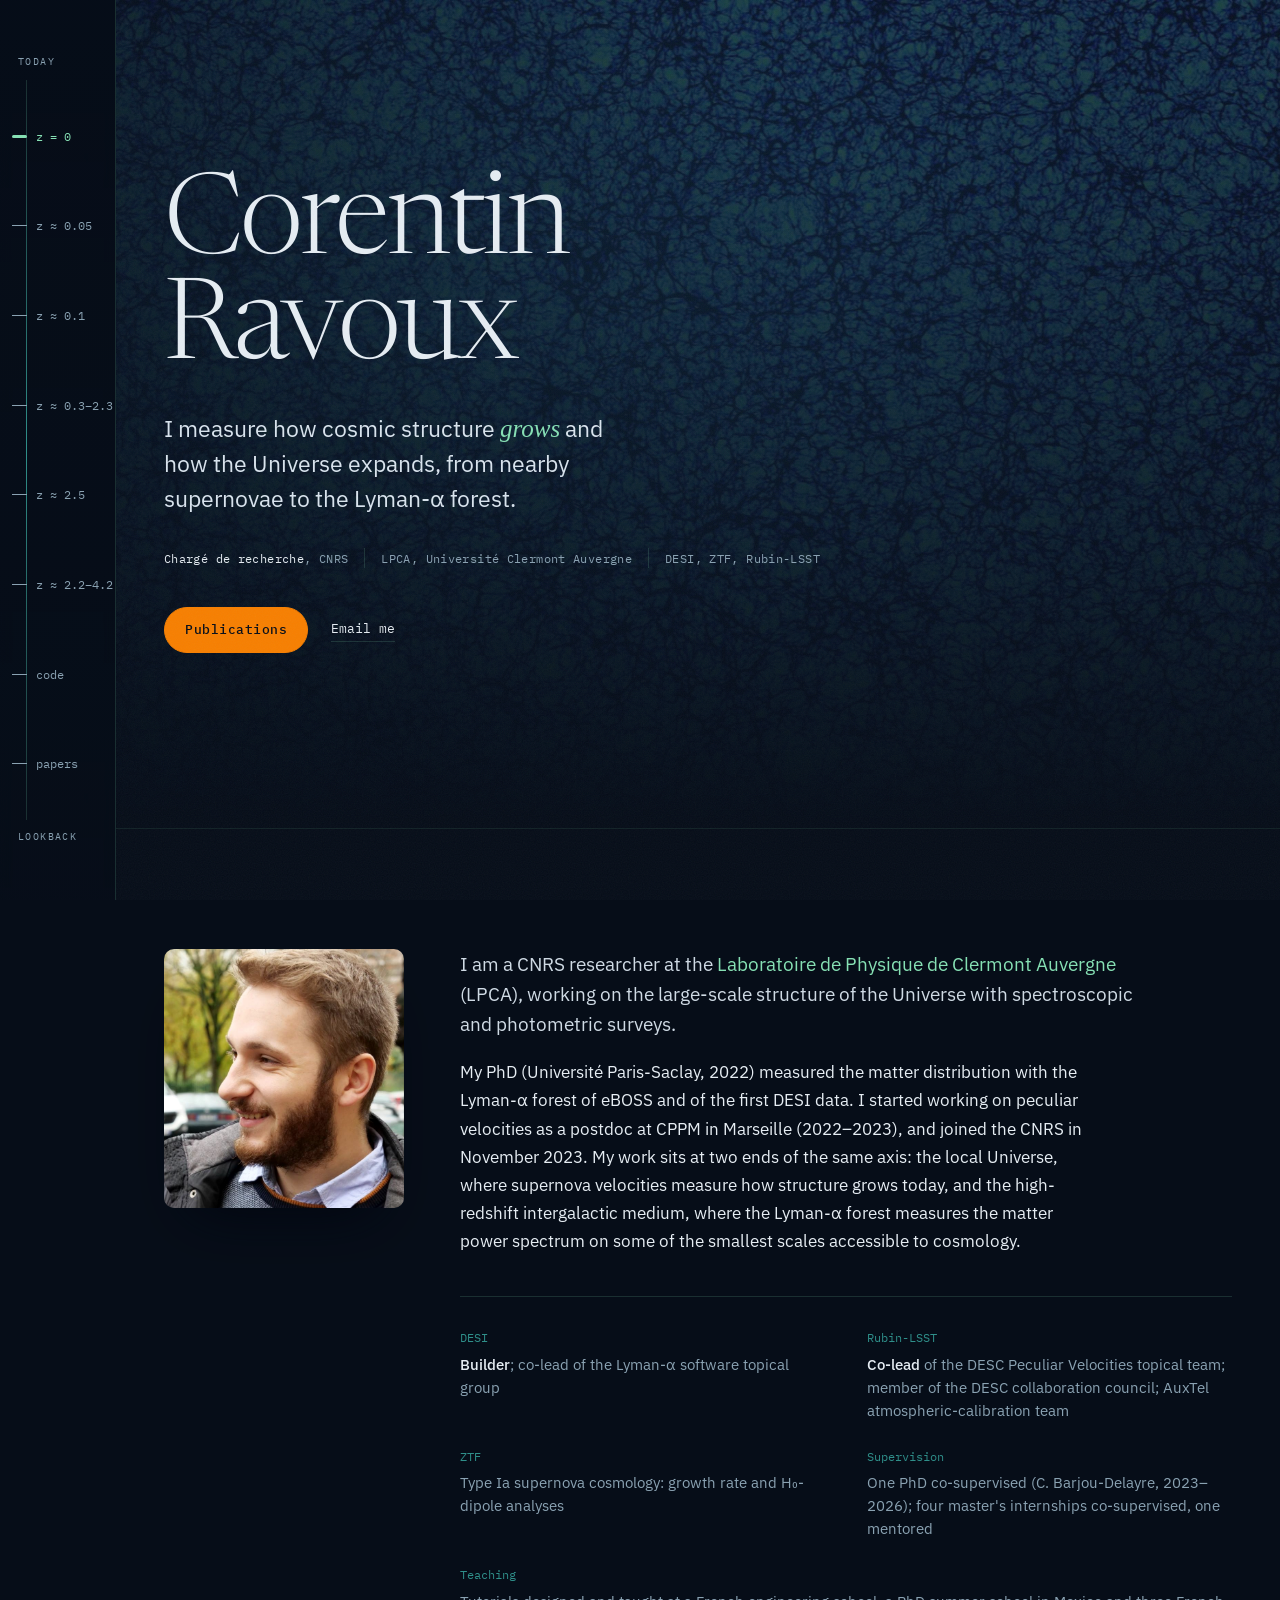
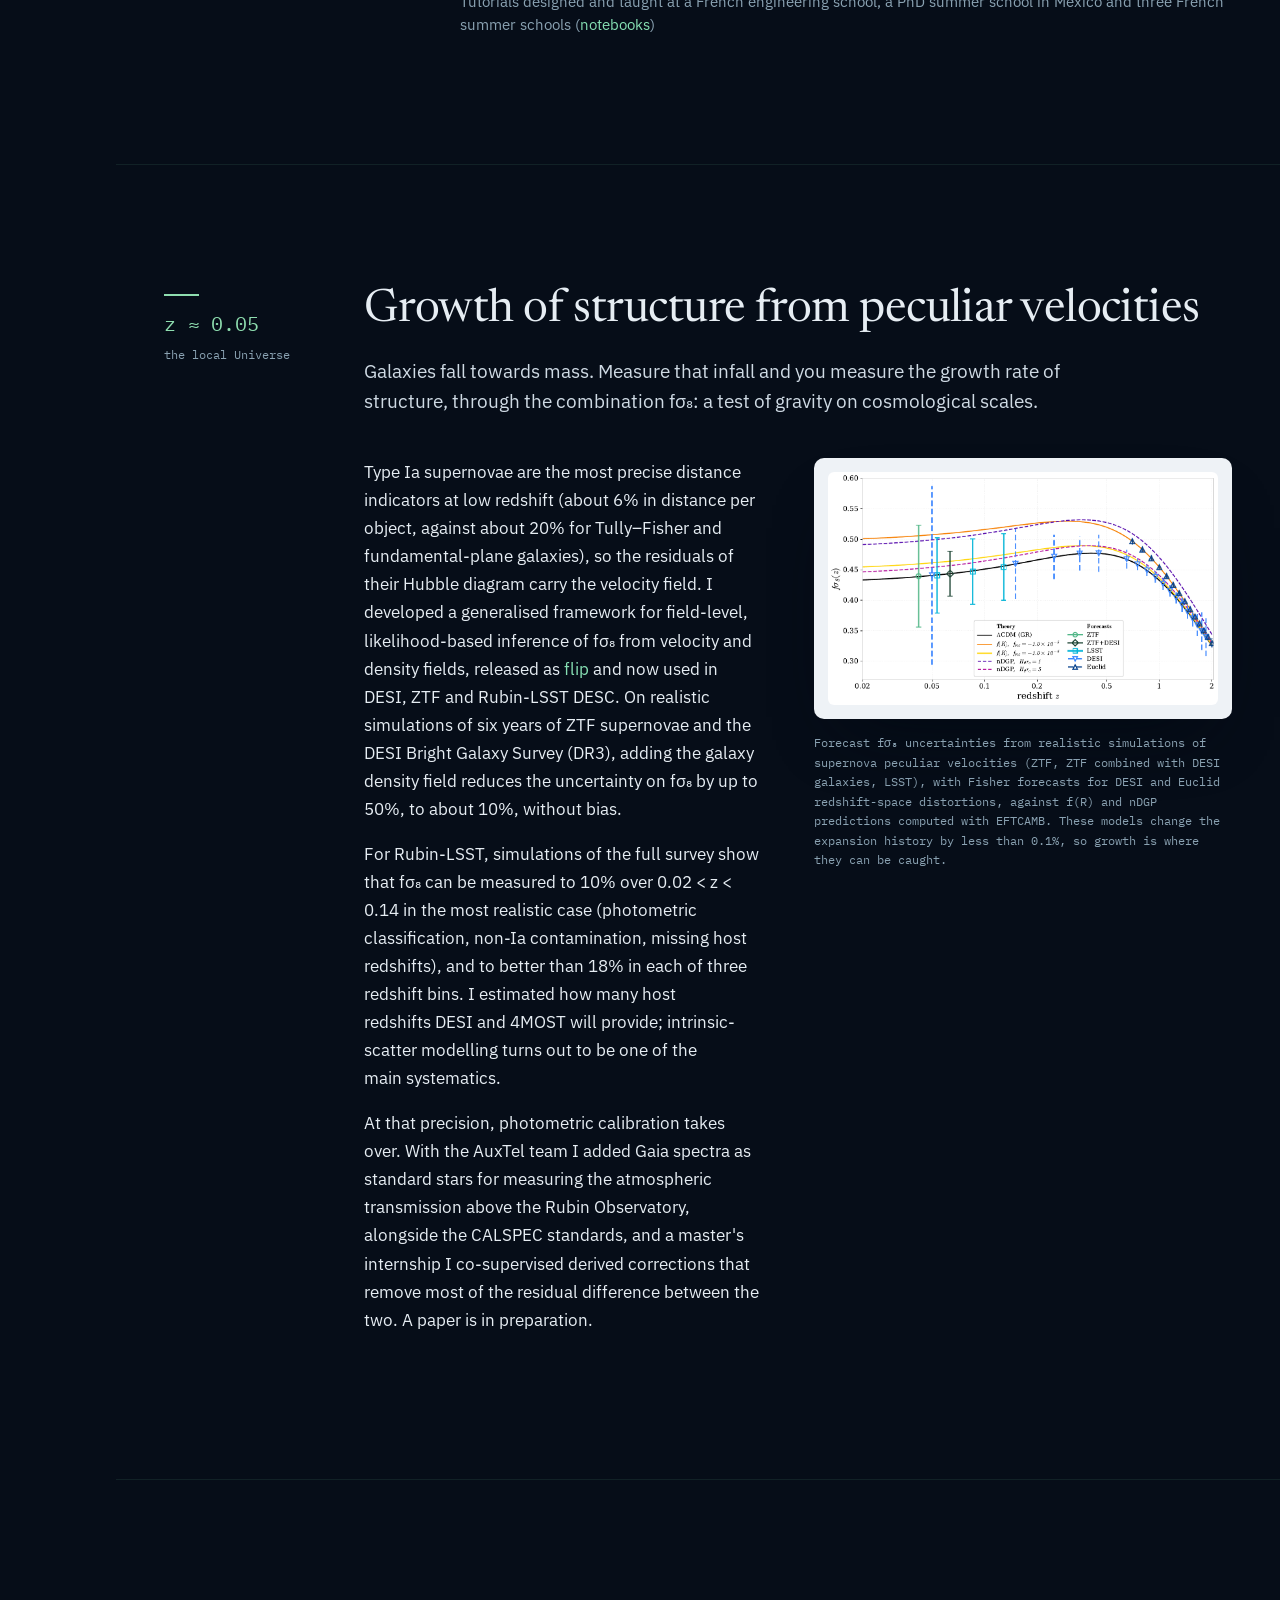
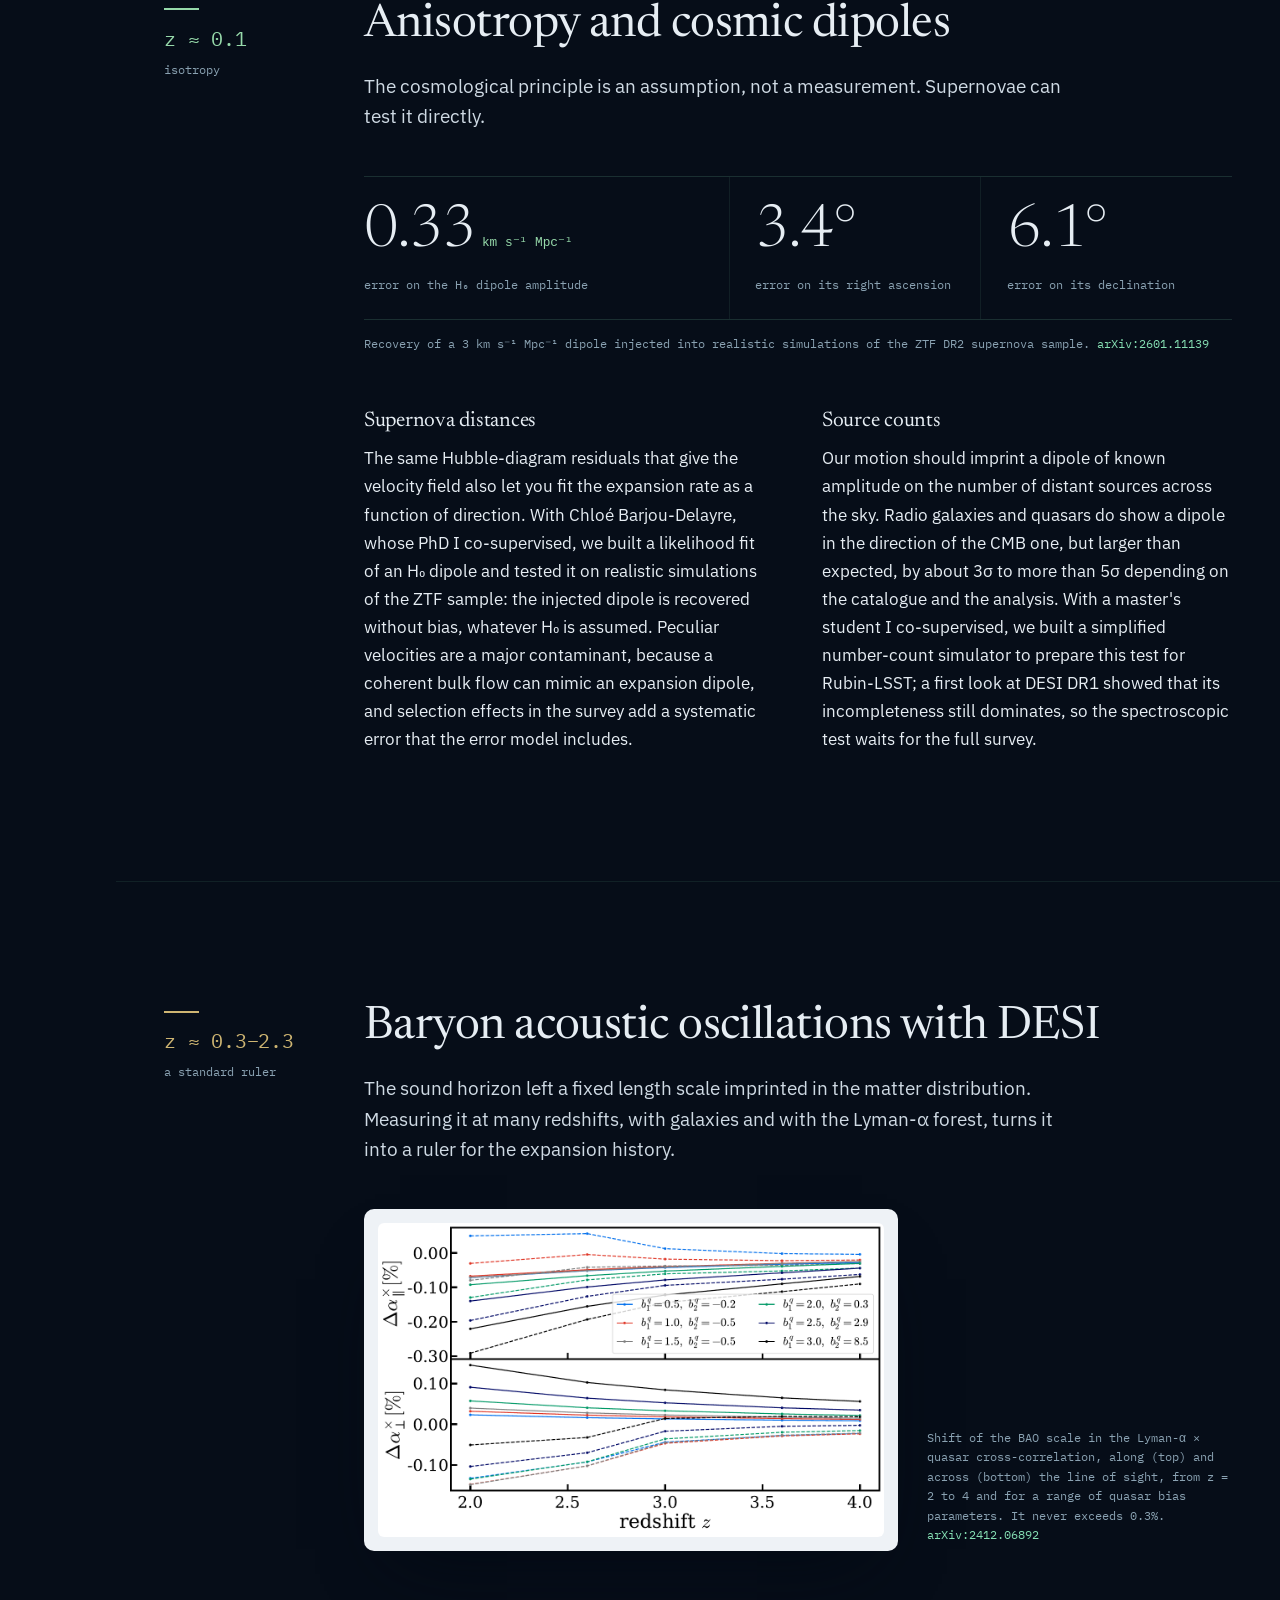
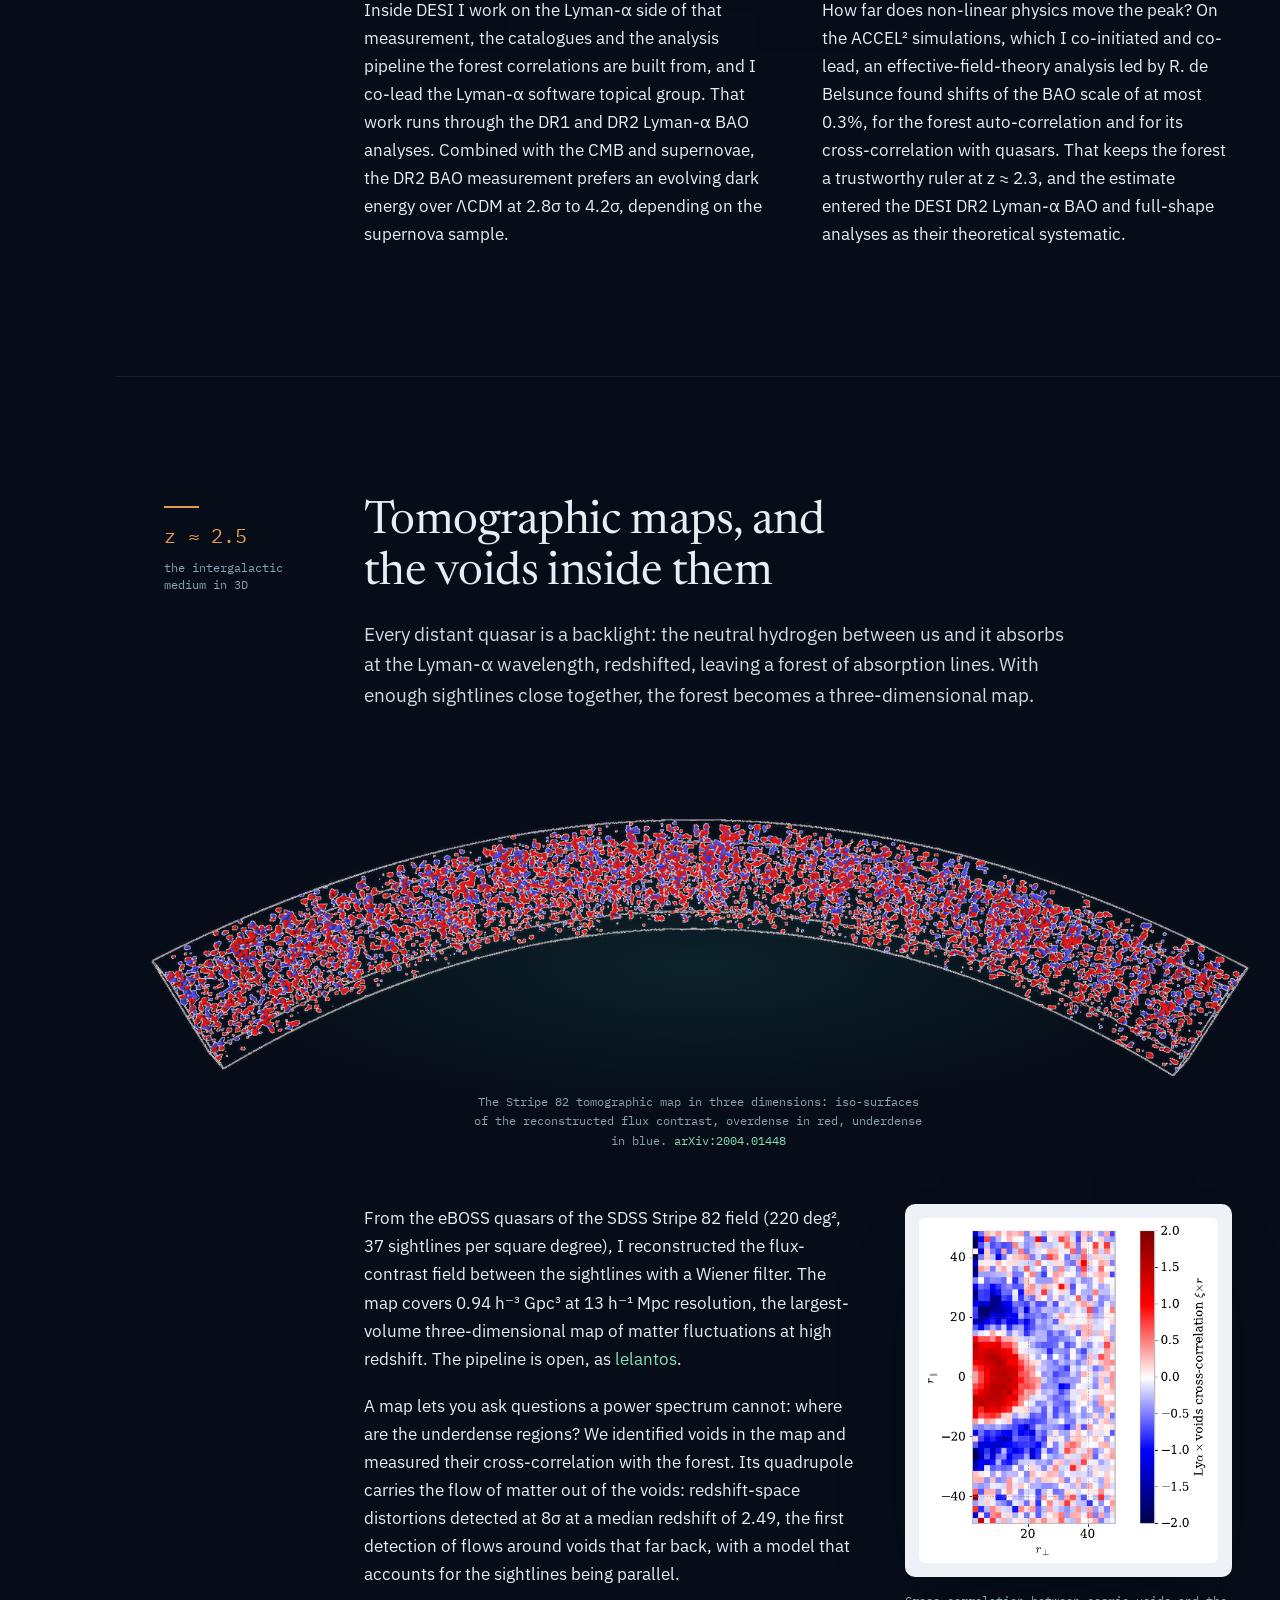
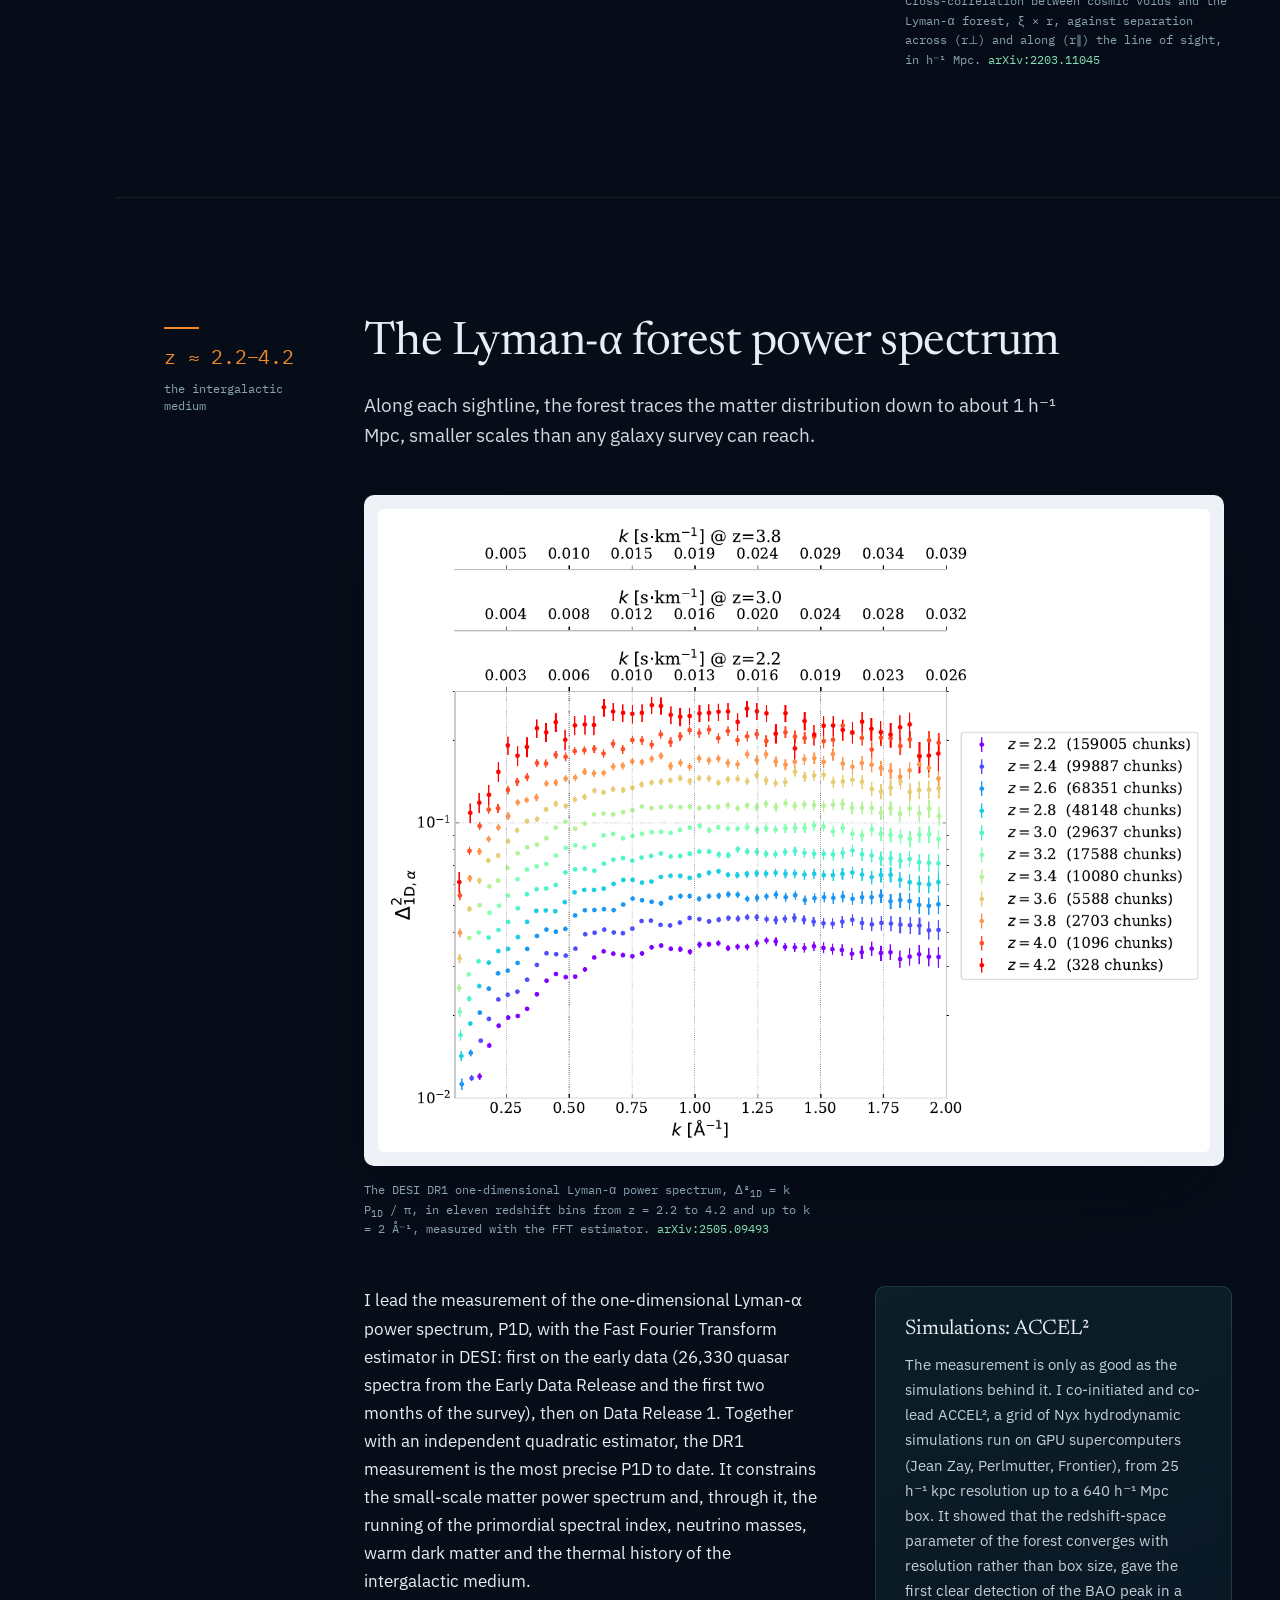
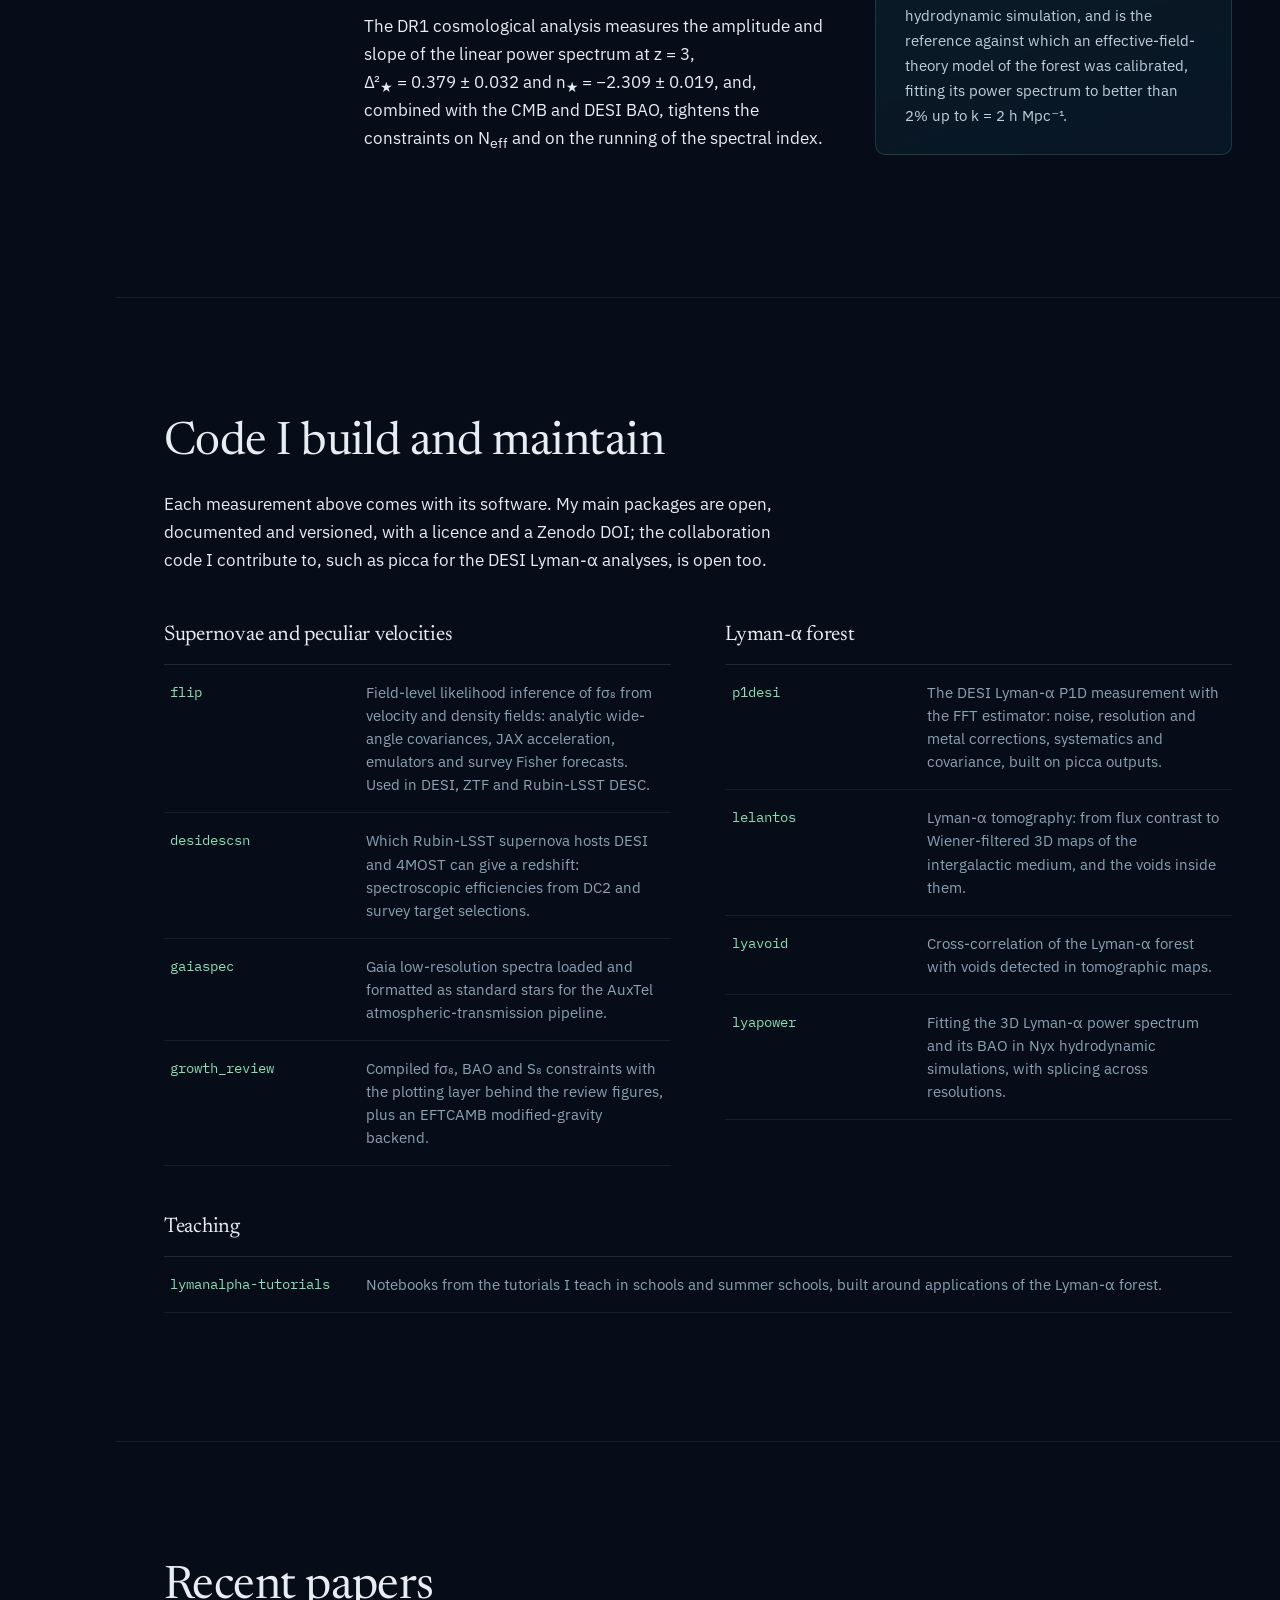
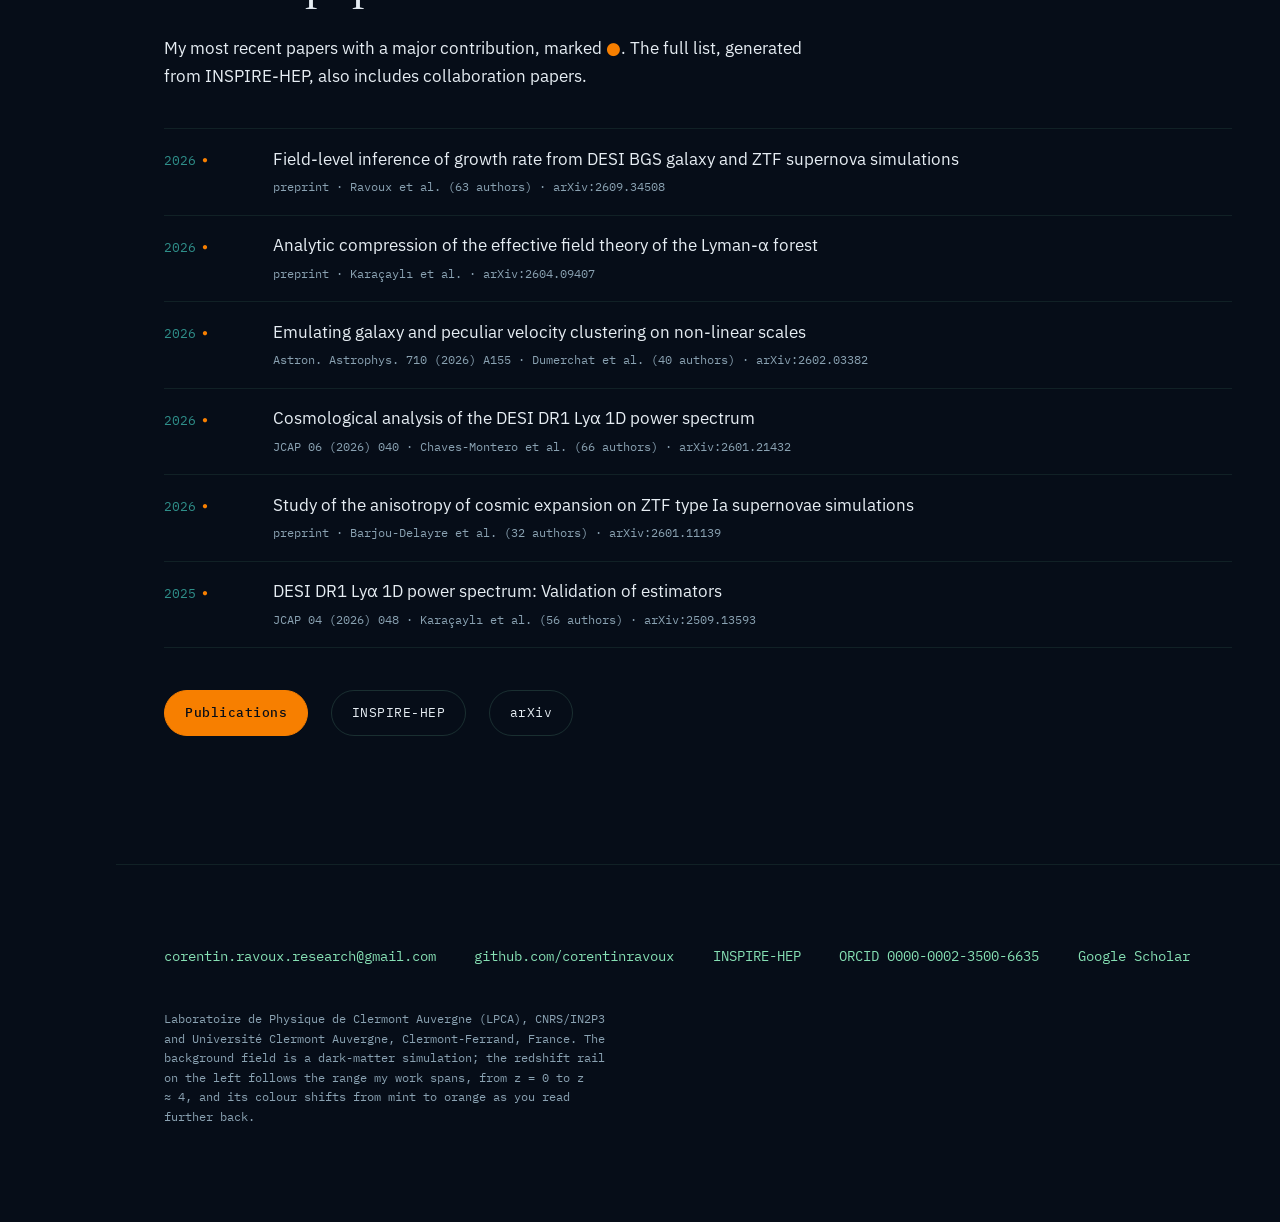
==== commit b30a9ad9: "External review: HDR-checked wording, rail fill, accessibility, weight Content: soften "smallest sca" ====
--- a/index.html
+++ b/index.html
@@ -13,7 +13,7 @@
 <link rel="preconnect" href="https://fonts.googleapis.com">
 <link rel="preconnect" href="https://fonts.gstatic.com" crossorigin>
 <link href="https://fonts.googleapis.com/css2?family=Newsreader:ital,opsz,wght@0,6..72,300;0,6..72,400;1,6..72,400&family=IBM+Plex+Mono:wght@400;500&family=IBM+Plex+Sans:wght@300;400;500&display=swap" rel="stylesheet">
-<link rel="preload" as="image" href="assets/img/cosmic-web.jpg" fetchpriority="high">
+<link rel="preload" as="image" href="assets/img/cosmic-web.webp" type="image/webp" fetchpriority="high">
 <link rel="canonical" href="https://corentinravoux.github.io/">
 <meta property="og:type" content="profile">
 <meta property="og:title" content="Corentin Ravoux, cosmologist at CNRS">
@@ -69,14 +69,14 @@
 <nav class="rail" aria-label="Sections, ordered by redshift">
   <span class="rail__fill" aria-hidden="true"></span>
   <span class="rail__label rail__label--top">today</span>
-  <a class="tick" href="#top"><span>z = 0</span></a>
-  <a class="tick" href="#velocities"><span>z ≈ 0.05</span></a>
-  <a class="tick" href="#anisotropy"><span>z ≈ 0.1</span></a>
-  <a class="tick" href="#bao"><span>z ≈ 0.3–2.3</span></a>
-  <a class="tick" href="#tomography"><span>z ≈ 2.5</span></a>
-  <a class="tick" href="#lya"><span>z ≈ 2.2–4.2</span></a>
-  <a class="tick" href="#code"><span>code</span></a>
-  <a class="tick" href="#papers"><span>papers</span></a>
+  <a class="tick" href="#top" aria-label="Top of the page, z = 0"><span>z = 0</span></a>
+  <a class="tick" href="#velocities" aria-label="Growth of structure, z ≈ 0.05"><span>z ≈ 0.05</span></a>
+  <a class="tick" href="#anisotropy" aria-label="Anisotropy and cosmic dipoles, z ≈ 0.1"><span>z ≈ 0.1</span></a>
+  <a class="tick" href="#bao" aria-label="Baryon acoustic oscillations, z ≈ 0.3 to 2.3"><span>z ≈ 0.3–2.3</span></a>
+  <a class="tick" href="#tomography" aria-label="Tomographic maps, z ≈ 2.5"><span>z ≈ 2.5</span></a>
+  <a class="tick" href="#lya" aria-label="Lyman-alpha forest power spectrum, z ≈ 2.2 to 4.2"><span>z ≈ 2.2–4.2</span></a>
+  <a class="tick" href="#code" aria-label="Software"><span>code</span></a>
+  <a class="tick" href="#papers" aria-label="Recent papers"><span>papers</span></a>
   <span class="rail__label rail__label--bottom">lookback</span>
 </nav>
 
@@ -84,8 +84,11 @@
 
   <header class="hero">
     <div class="hero__bg">
-      <img src="assets/img/cosmic-web.jpg" alt="" aria-hidden="true" width="2140" height="1204"
+      <picture>
+        <source type="image/webp" srcset="assets/img/cosmic-web.webp">
+        <img src="assets/img/cosmic-web.jpg" alt="" aria-hidden="true" width="2140" height="1204"
            fetchpriority="high" onerror="this.style.display='none'">
+      </picture>
     </div>
     <div class="wrap">
       <h1>Corentin<br>Ravoux</h1>
@@ -120,7 +123,7 @@
           November 2023. My work sits at two ends of the same axis: the local Universe, where
           supernova velocities measure how structure grows today, and the high-redshift
           intergalactic medium, where the Lyman-α forest measures the matter power spectrum on
-          the smallest scales cosmology can reach.</p>
+          some of the smallest scales accessible to cosmology.</p>
         <dl class="facts">
           <div>
             <dt>DESI</dt>
@@ -153,7 +156,7 @@
 
   <section id="velocities" class="sec" aria-labelledby="velocities-title">
     <div class="wrap sec__grid">
-      <p class="zmark"><span class="zmark__z">z ≈ 0.05</span><span class="zmark__what">the local Universe</span></p>
+      <p class="zmark"><span class="zmark__z">z ≈ 0.05</span><span class="visually-hidden">, </span><span class="zmark__what">the local Universe</span></p>
       <div class="sec__body">
         <div class="reveal">
           <h2 id="velocities-title">Growth of structure from peculiar velocities</h2>
@@ -180,9 +183,9 @@
               systematics.</p>
             <p>At that precision, photometric calibration takes over. With the AuxTel team I added
               Gaia spectra as standard stars for measuring the atmospheric transmission above the
-              Rubin Observatory, alongside the CALSPEC standards, and a master's internship
-              derived the corrections that bring the two into agreement. A paper is in
-              preparation.</p>
+              Rubin Observatory, alongside the CALSPEC standards, and a master's internship I
+              co-supervised derived corrections that remove most of the residual difference
+              between the two. A paper is in preparation.</p>
           </div>
           <figure class="reveal">
             <div class="plate">
@@ -203,7 +206,7 @@
 
   <section id="anisotropy" class="sec" aria-labelledby="anisotropy-title">
     <div class="wrap sec__grid">
-      <p class="zmark"><span class="zmark__z">z ≈ 0.1</span><span class="zmark__what">isotropy</span></p>
+      <p class="zmark"><span class="zmark__z">z ≈ 0.1</span><span class="visually-hidden">, </span><span class="zmark__what">isotropy</span></p>
       <div class="sec__body">
         <div class="reveal">
           <h2 id="anisotropy-title">Anisotropy and cosmic dipoles</h2>
@@ -213,23 +216,20 @@
         <div class="reveal">
           <dl class="results">
             <div class="result">
-              <dt class="visually-hidden">Error on the dipole amplitude</dt>
-              <dd><span class="result__value">0.33<span class="result__unit">km s⁻¹ Mpc⁻¹</span></span>
-                <span class="result__what">error on the H₀ dipole amplitude</span></dd>
+              <dt class="result__what">error on the H₀ dipole amplitude</dt>
+              <dd class="result__value">0.33<span class="result__unit">km s⁻¹ Mpc⁻¹</span></dd>
             </div>
             <div class="result">
-              <dt class="visually-hidden">Error on right ascension</dt>
-              <dd><span class="result__value">3.4°</span>
-                <span class="result__what">error on its right ascension</span></dd>
+              <dt class="result__what">error on its right ascension</dt>
+              <dd class="result__value">3.4°</dd>
             </div>
             <div class="result">
-              <dt class="visually-hidden">Error on declination</dt>
-              <dd><span class="result__value">6.1°</span>
-                <span class="result__what">error on its declination</span></dd>
+              <dt class="result__what">error on its declination</dt>
+              <dd class="result__value">6.1°</dd>
             </div>
           </dl>
           <p class="results-note">Recovery of a 3 km s⁻¹ Mpc⁻¹ dipole injected into realistic
-            simulations of the ZTF supernova sample.
+            simulations of the ZTF DR2 supernova sample.
             <a href="https://arxiv.org/abs/2601.11139">arXiv:2601.11139</a></p>
         </div>
         <div class="probes">
@@ -239,16 +239,17 @@
               expansion rate as a function of direction. With Chloé Barjou-Delayre, whose PhD I
               co-supervised, we built a likelihood fit of an H₀ dipole and tested it on realistic
               simulations of the ZTF sample: the injected dipole is recovered without bias,
-              whatever H₀ is assumed. Peculiar velocities are the main contaminant, because a
-              coherent bulk flow can mimic an expansion dipole.</p>
+              whatever H₀ is assumed. Peculiar velocities are a major contaminant, because a
+              coherent bulk flow can mimic an expansion dipole, and selection effects in the
+              survey add a systematic error that the error model includes.</p>
           </div>
           <div class="reveal">
             <h3>Source counts</h3>
             <p>Our motion should imprint a dipole of known amplitude on the number of distant
               sources across the sky. Radio galaxies and quasars do show a dipole in the direction
               of the CMB one, but larger than expected, by about 3σ to more than 5σ depending on
-              the catalogue and the analysis. With a master's student, I built a number-count
-              simulator to prepare this test for Rubin-LSST; a first look at DESI DR1 showed that
+              the catalogue and the analysis. With a master's student I co-supervised, we built a
+              simplified number-count simulator to prepare this test for Rubin-LSST; a first look at DESI DR1 showed that
               its incompleteness still dominates, so the spectroscopic test waits for the full
               survey.</p>
           </div>
@@ -259,7 +260,7 @@
 
   <section id="bao" class="sec" aria-labelledby="bao-title">
     <div class="wrap sec__grid">
-      <p class="zmark"><span class="zmark__z">z ≈ 0.3–2.3</span><span class="zmark__what">a standard ruler</span></p>
+      <p class="zmark"><span class="zmark__z">z ≈ 0.3–2.3</span><span class="visually-hidden">, </span><span class="zmark__what">a standard ruler</span></p>
       <div class="sec__body">
         <div class="reveal">
           <h2 id="bao-title">Baryon acoustic oscillations with DESI</h2>
@@ -281,8 +282,9 @@
         <div class="columns reveal">
           <p>Inside DESI I work on the Lyman-α side of that measurement, the catalogues and the
             analysis pipeline the forest correlations are built from, and I co-lead the Lyman-α
-            software topical group. That work runs through the DR1 and DR2 Lyman-α BAO analyses,
-            part of the measurement that now favours evolving dark energy.</p>
+            software topical group. That work runs through the DR1 and DR2 Lyman-α BAO analyses.
+            Combined with the CMB and supernovae, the DR2 BAO measurement prefers an evolving
+            dark energy over ΛCDM at 2.8σ to 4.2σ, depending on the supernova sample.</p>
           <p>How far does non-linear physics move the peak? On the ACCEL² simulations, which I
             co-initiated and co-lead, an effective-field-theory analysis led by R. de Belsunce
             found shifts of the BAO scale of at most 0.3%, for the forest auto-correlation and for
@@ -296,7 +298,7 @@
 
   <section id="tomography" class="sec" aria-labelledby="tomography-title">
     <div class="wrap sec__grid">
-      <p class="zmark"><span class="zmark__z">z ≈ 2.5</span><span class="zmark__what">the intergalactic medium in 3D</span></p>
+      <p class="zmark"><span class="zmark__z">z ≈ 2.5</span><span class="visually-hidden">, </span><span class="zmark__what">the intergalactic medium in 3D</span></p>
       <div class="sec__body reveal">
         <h2 id="tomography-title">Tomographic maps, and the voids inside them</h2>
         <p class="lede">Every distant quasar is a backlight: the neutral hydrogen between us and
@@ -344,12 +346,12 @@
 
   <section id="lya" class="sec" aria-labelledby="lya-title">
     <div class="wrap sec__grid">
-      <p class="zmark"><span class="zmark__z">z ≈ 2.2–4.2</span><span class="zmark__what">the intergalactic medium</span></p>
+      <p class="zmark"><span class="zmark__z">z ≈ 2.2–4.2</span><span class="visually-hidden">, </span><span class="zmark__what">the intergalactic medium</span></p>
       <div class="sec__body">
         <div class="reveal">
           <h2 id="lya-title">The Lyman-α forest power spectrum</h2>
           <p class="lede">Along each sightline, the forest traces the matter distribution down to
-            about a megaparsec, smaller scales than any galaxy survey can reach.</p>
+            about 1 h⁻¹ Mpc, smaller scales than any galaxy survey can reach.</p>
         </div>
         <figure class="figure--wide reveal">
           <div class="plate">
@@ -366,7 +368,8 @@
           <div class="reveal">
             <p>I lead the measurement of the one-dimensional Lyman-α power spectrum, P1D, with the
               Fast Fourier Transform estimator in DESI: first on the early data (26,330 quasar
-              spectra), then on Data Release 1. Together with an independent quadratic estimator,
+              spectra from the Early Data Release and the first two months of the survey), then
+              on Data Release 1. Together with an independent quadratic estimator,
               the DR1 measurement is the most precise P1D to date. It constrains the small-scale
               matter power spectrum and, through it, the running of the primordial spectral
               index, neutrino masses, warm dark matter and the thermal history of the
@@ -383,8 +386,9 @@
               (Jean Zay, Perlmutter, Frontier), from 25 h⁻¹ kpc resolution up to a 640 h⁻¹ Mpc box.
               It showed that the redshift-space parameter of the forest converges with resolution
               rather than box size, gave the first clear detection of the BAO peak in a
-              hydrodynamic simulation, and calibrates effective-field-theory models of the forest
-              to better than 2% up to k = 2 h Mpc⁻¹.</p>
+              hydrodynamic simulation, and is the reference against which an effective-field-theory
+              model of the forest was calibrated, fitting its power spectrum to better than 2% up
+              to k = 2 h Mpc⁻¹.</p>
           </aside>
         </div>
       </div>
@@ -395,7 +399,7 @@
     <div class="wrap">
       <div class="reveal">
         <h2 id="code-title">Code I build and maintain</h2>
-        <p>Each measurement above comes with its software. My packages are open, documented and
+        <p>Each measurement above comes with its software. My main packages are open, documented and
           versioned, with a licence and a Zenodo DOI; the collaboration code I contribute to, such
           as picca for the DESI Lyman-α analyses, is open too.</p>
       </div>
--- a/assets/css/site.css
+++ b/assets/css/site.css
@@ -110,8 +110,8 @@
 }
 .rail::before { background: linear-gradient(180deg, var(--rule), var(--filament), var(--rule)); }
 .rail__fill {                       /* how far back you have read, light redshifting */
-  width: 2px; left: 25.5px; transform-origin: top; transform: scaleY(0); opacity: 0;
-  background: linear-gradient(180deg, var(--mint), var(--signal));
+  width: 2px; left: 25.5px; clip-path: inset(0 0 100% 0); opacity: 0;
+  background: linear-gradient(180deg, var(--mint), var(--signal));   /* fixed, revealed by clipping */
 }
 .rail__label {
   position: absolute; left: 18px; font-size: .62rem; letter-spacing: .14em;
@@ -135,8 +135,21 @@
 /* the same reading progress, as a hairline across the top on narrow screens */
 .zbar {
   display: none; position: fixed; top: 0; left: 0; right: 0; height: 3px; z-index: 30;
-  transform-origin: left; transform: scaleX(0);
+  clip-path: inset(0 100% 0 0);
   background: linear-gradient(90deg, var(--mint), var(--signal));
+}
+
+@supports (color: color-mix(in oklab, red, blue)) {
+  /* the rail fill takes each tick's own colour where it passes that tick
+     (tick positions measured along the fill: 7, 20, 32, 44, 56, 68 %) */
+  .rail__fill { background: linear-gradient(180deg,
+      var(--mint) 7%,
+      color-mix(in oklab, var(--mint), var(--signal) 4%) 20%,
+      color-mix(in oklab, var(--mint), var(--signal) 8%) 32%,
+      color-mix(in oklab, var(--mint), var(--signal) 50%) 44%,
+      color-mix(in oklab, var(--mint), var(--signal) 76%) 56%,
+      color-mix(in oklab, var(--mint), var(--signal) 92%) 68%,
+      var(--signal) 80%); }
 }
 
 @supports (animation-timeline: scroll()) {
@@ -145,8 +158,9 @@
     .zbar { animation: fill-x linear both; animation-timeline: scroll(root); }
   }
 }
-@keyframes fill-y { from { transform: scaleY(0); } to { transform: scaleY(1); } }
-@keyframes fill-x { from { transform: scaleX(0); } to { transform: scaleX(1); } }
+/* clipping, not scaling: each point of the gradient keeps its own redshift colour */
+@keyframes fill-y { from { clip-path: inset(0 0 100% 0); } to { clip-path: inset(0 0 0 0); } }
+@keyframes fill-x { from { clip-path: inset(0 100% 0 0); } to { clip-path: inset(0 0 0 0); } }
 
 /* --------------------------------------------------------------------- layout */
 .page { margin-left: var(--rail); }
@@ -179,6 +193,7 @@
 }
 .hero__bg { position: absolute; inset: 0; z-index: 0;
   background: radial-gradient(120% 90% at 30% 40%, #10314a 0%, #071324 55%, var(--void) 100%); }
+.hero__bg picture { display: block; width: 100%; height: 100%; }
 .hero__bg img { width: 100%; height: 100%; object-fit: cover; opacity: .55; mix-blend-mode: screen; }
 .hero__bg::after {                  /* fade the field into the page */
   content: ""; position: absolute; inset: 0;
@@ -280,7 +295,8 @@
   display: grid; grid-template-columns: minmax(0, 1.45fr) minmax(0, 1fr) minmax(0, 1fr);
   margin: 2.8rem 0 0; border-block: 1px solid var(--rule);
 }
-.result { padding: 1.7rem 1.6rem 1.5rem 0; }
+.result { padding: 1.7rem 1.6rem 1.5rem 0; display: flex; flex-direction: column-reverse; justify-content: flex-end; }
+.result dd { margin: 0; }
 .result + .result { padding-left: 1.6rem; border-left: 1px solid var(--rule-soft); }
 .result__value {
   display: block; font-family: var(--display); font-weight: 300; line-height: 1;
@@ -288,7 +304,7 @@
   font-variant-numeric: tabular-nums;
 }
 .result__unit { font-family: var(--mono); font-size: .8rem; color: var(--zc); margin-left: .35rem; letter-spacing: 0; }
-.result__what { display: block; margin-top: .7rem; font-family: var(--mono); font-size: .76rem; color: var(--muted); }
+.result__what { display: block; margin-top: .7rem; margin-bottom: 0; font-family: var(--mono); font-size: .76rem; color: var(--muted); }
 .results-note { font-family: var(--mono); font-size: .76rem; color: var(--muted); margin: .9rem 0 0; max-width: none; }
 
 .probes { display: grid; grid-template-columns: repeat(2, minmax(0, 1fr)); gap: 3rem; margin-top: 3.4rem; }
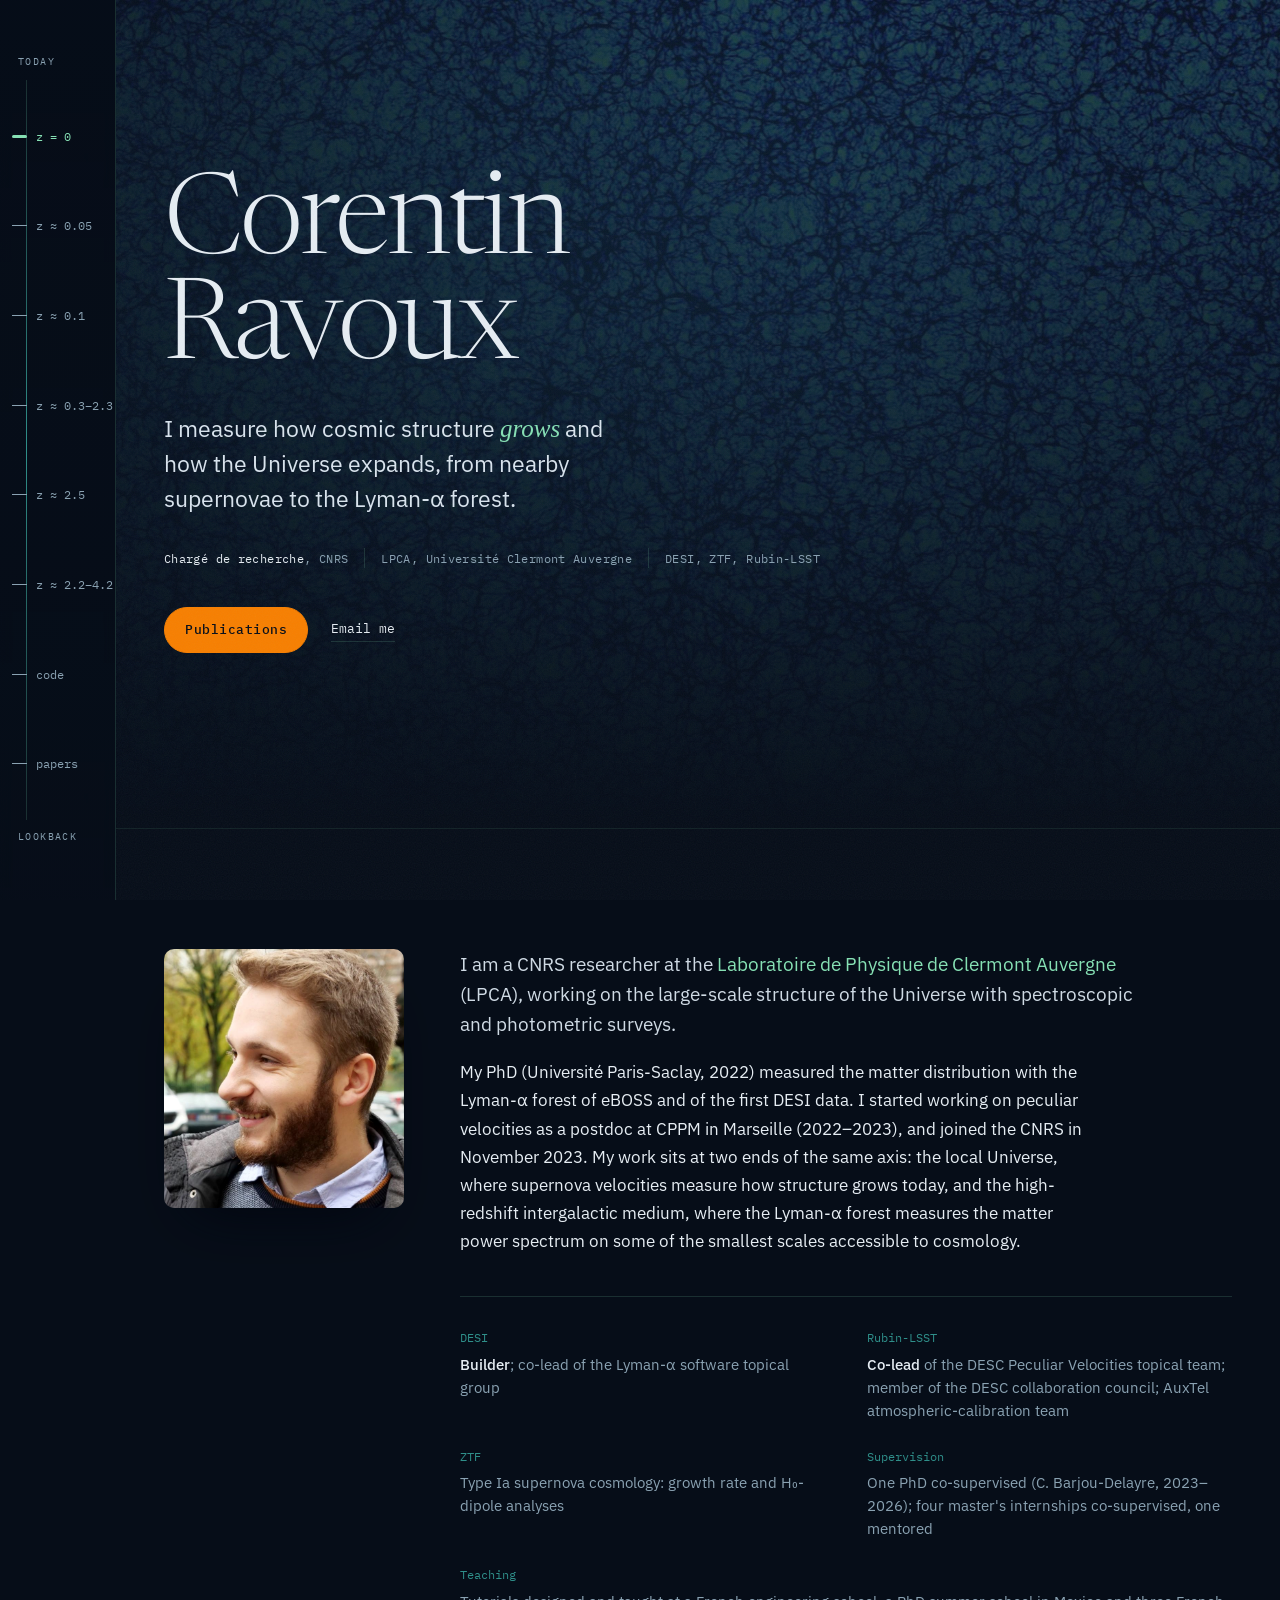
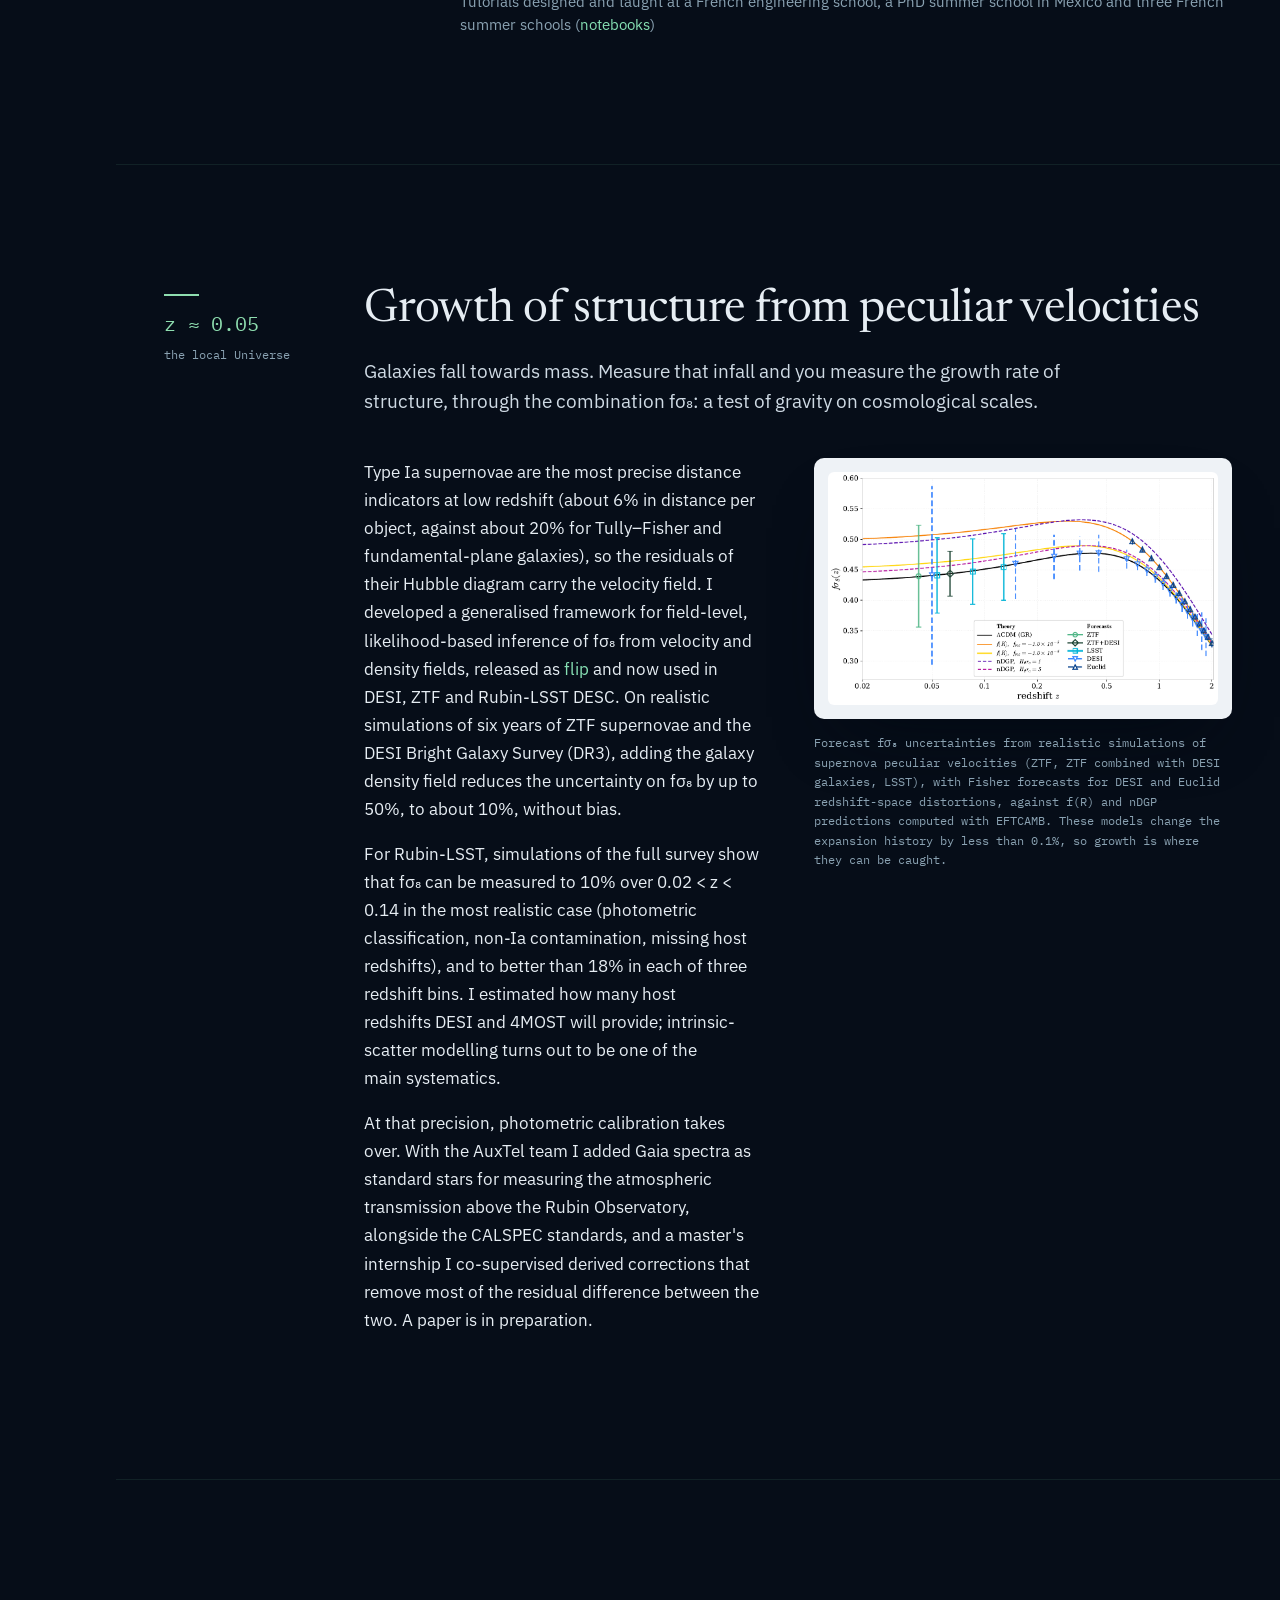
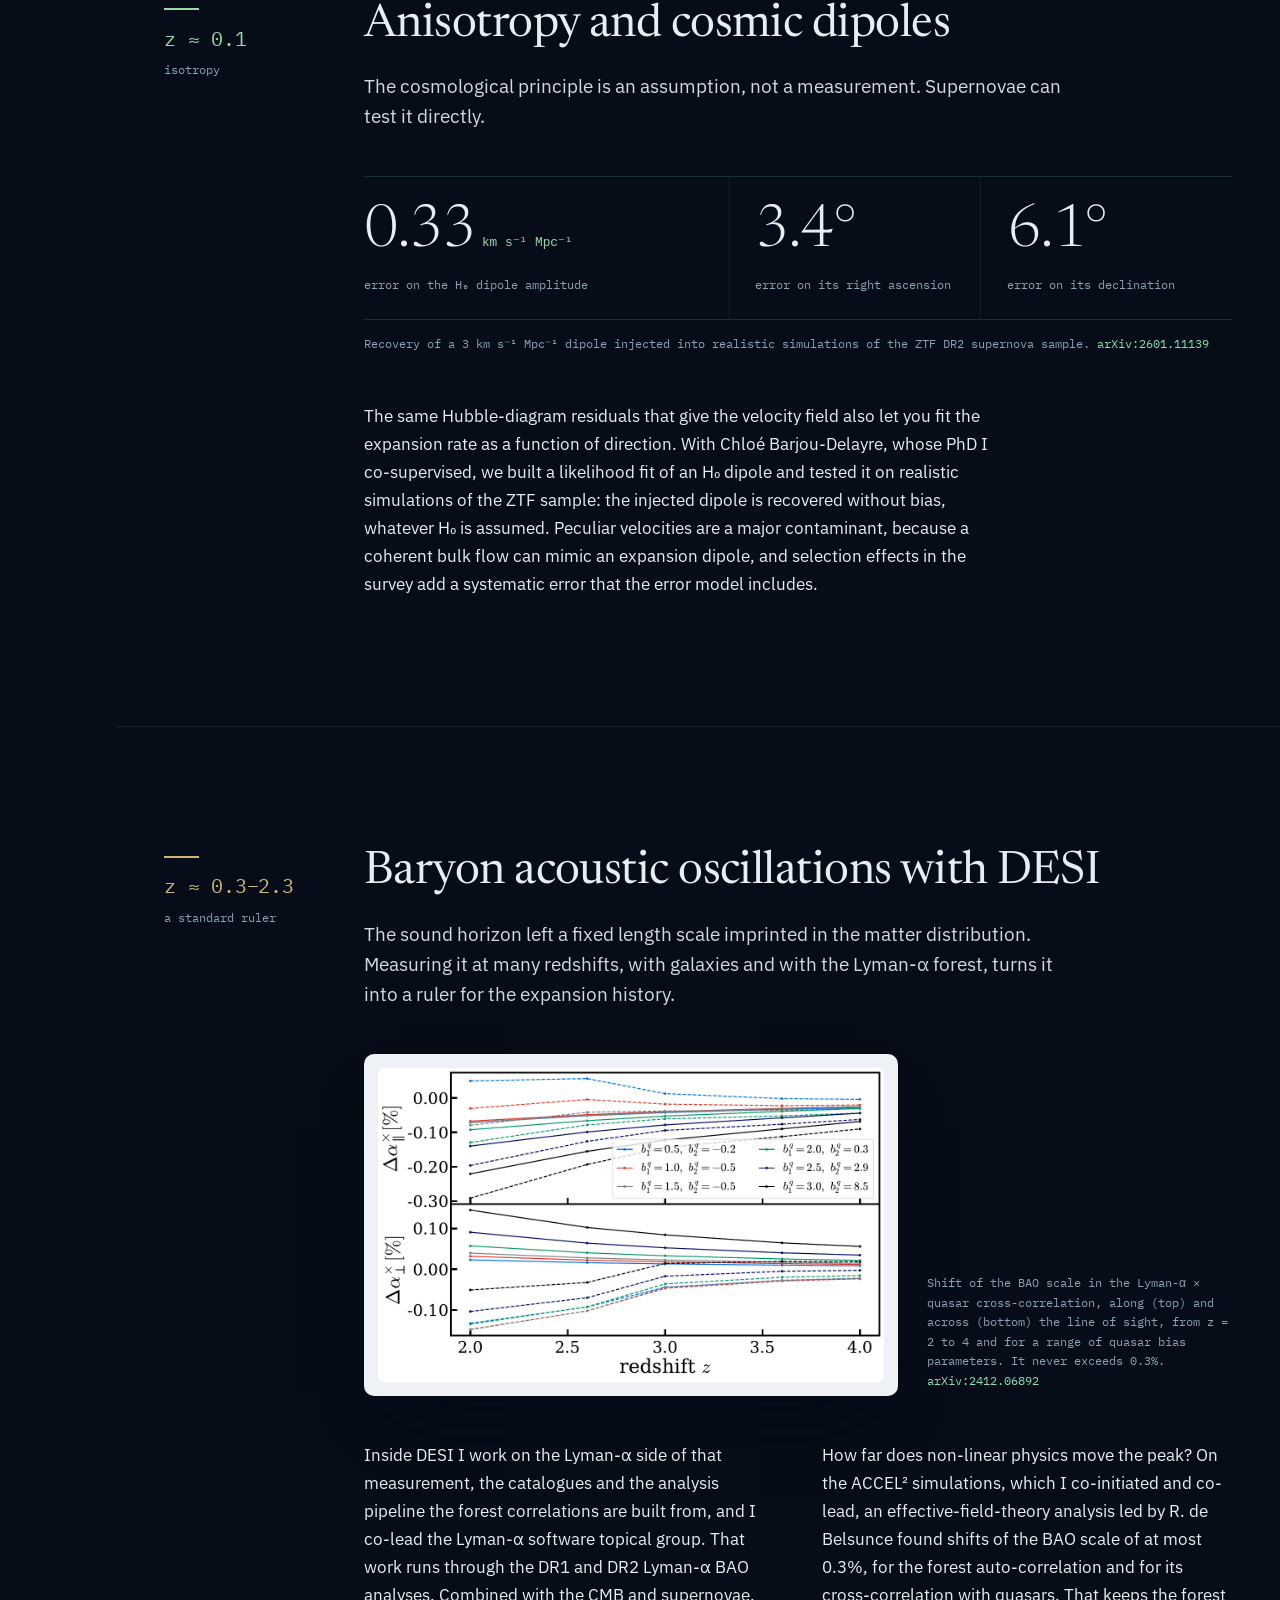
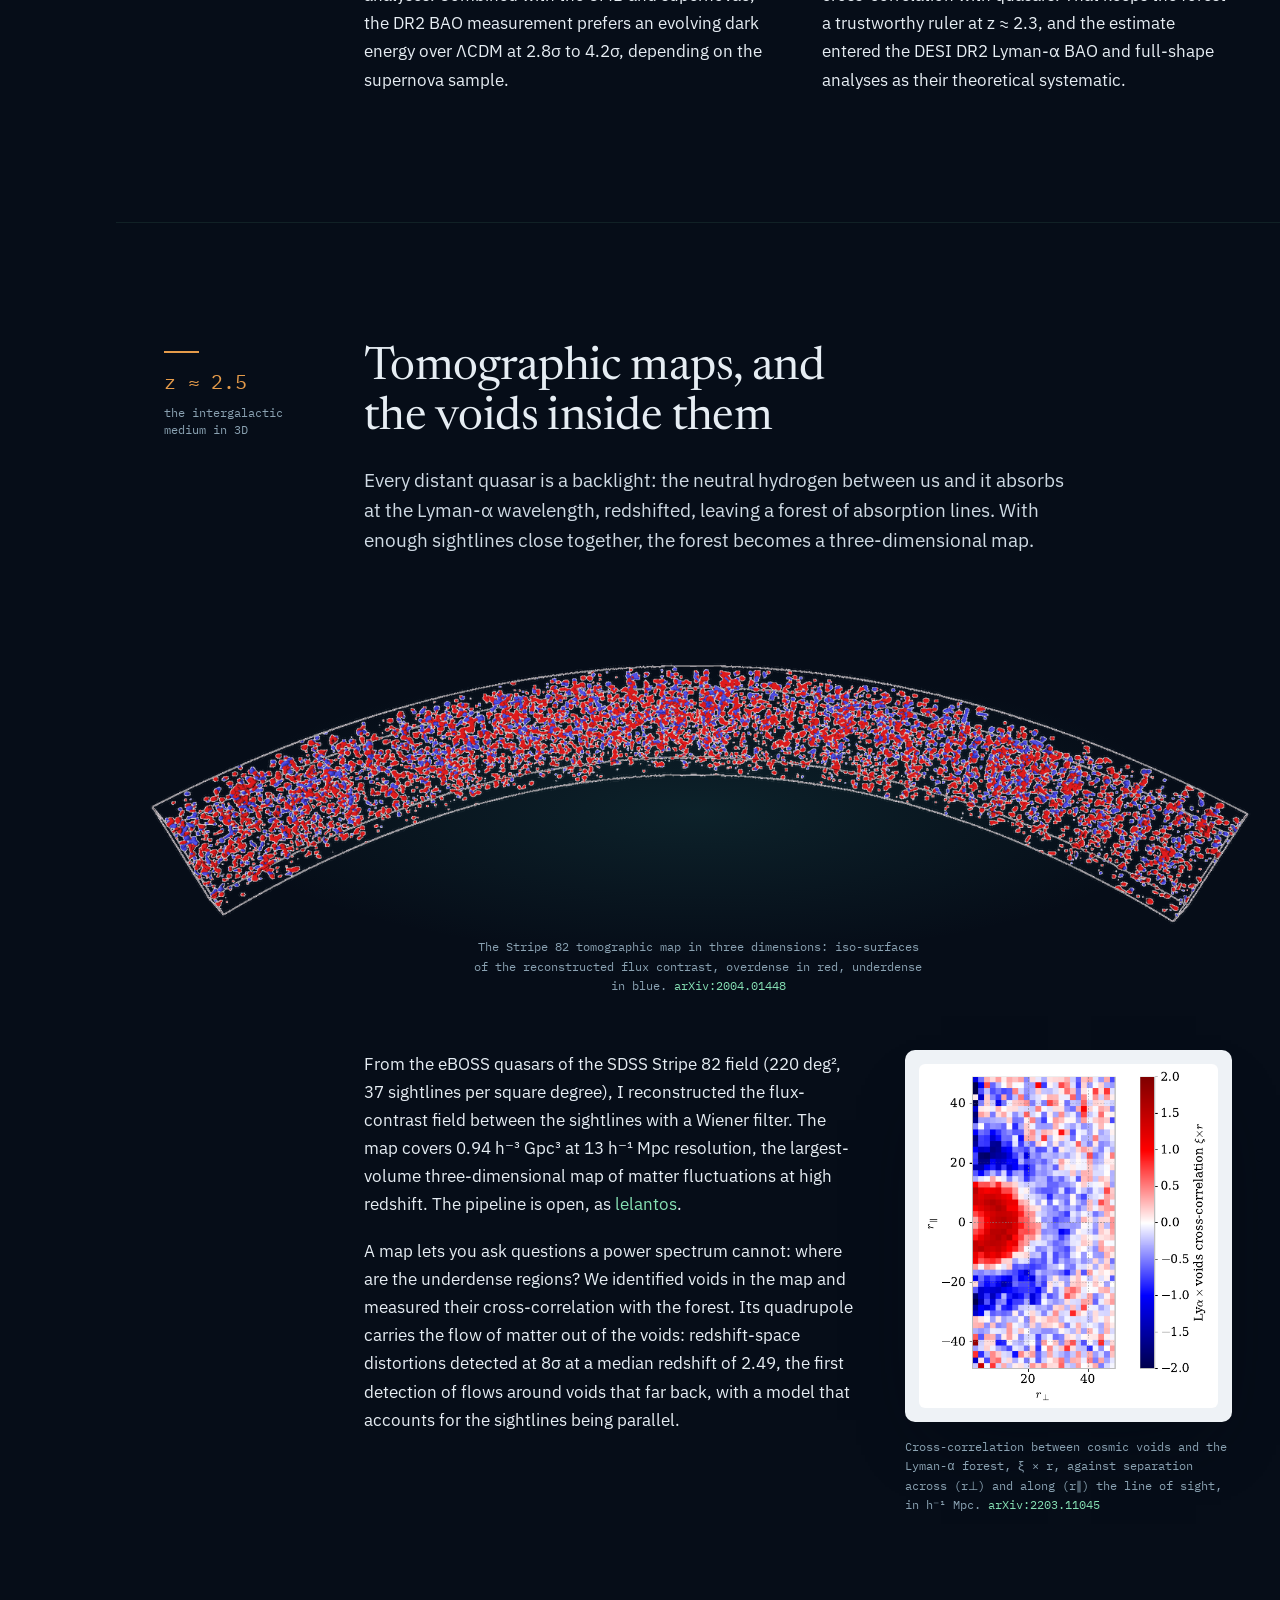
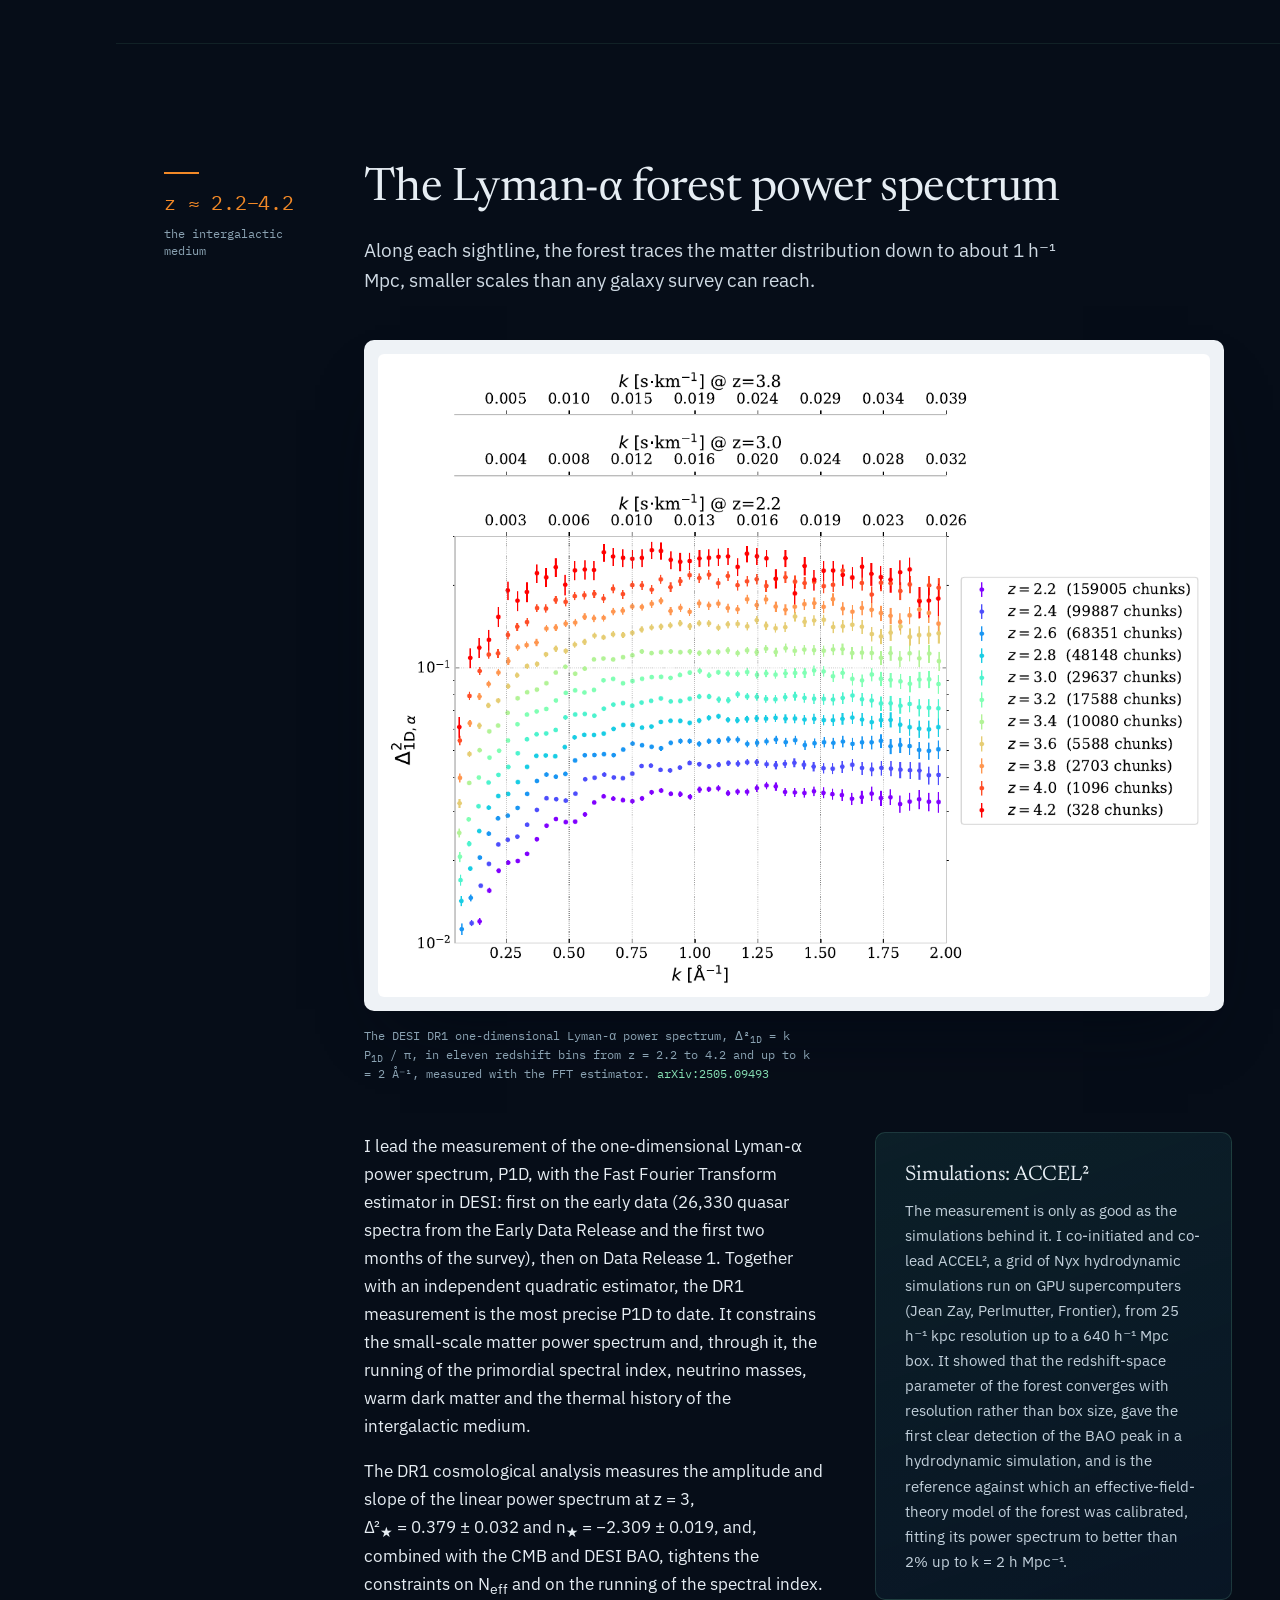
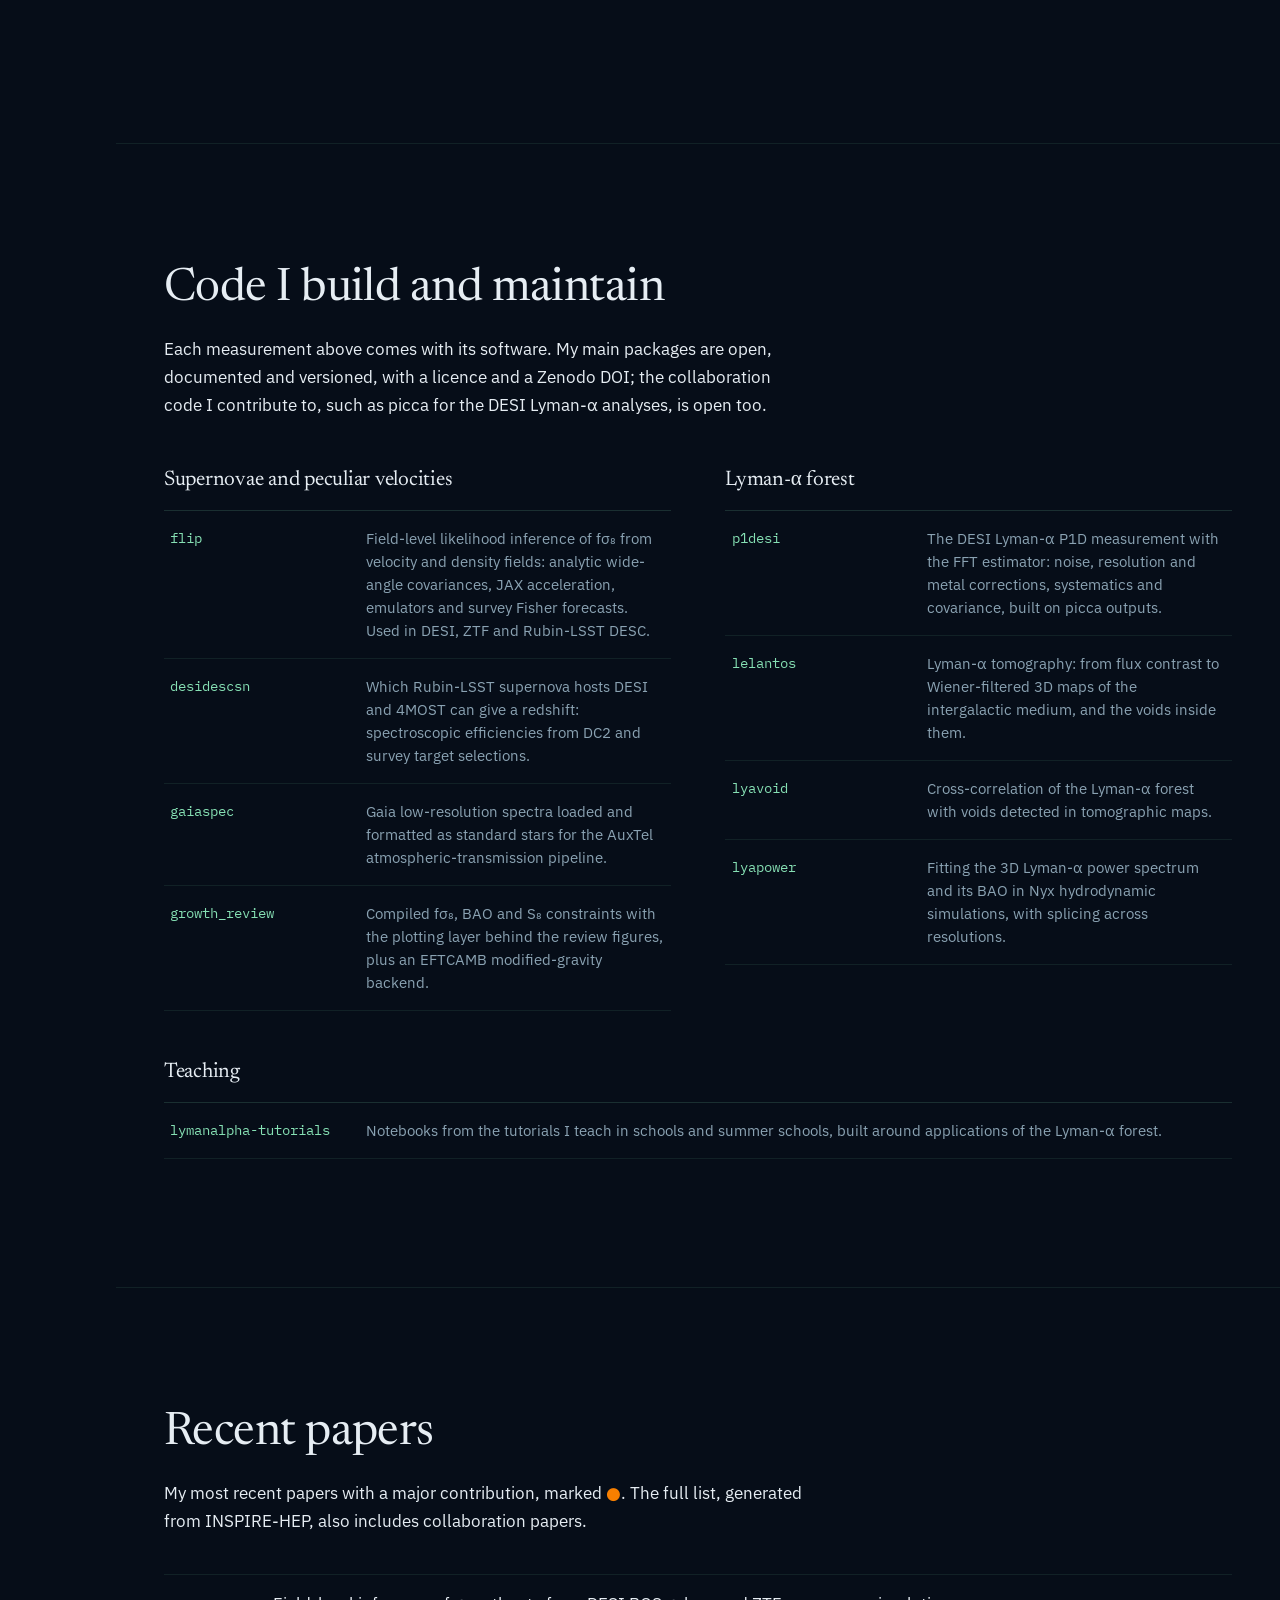
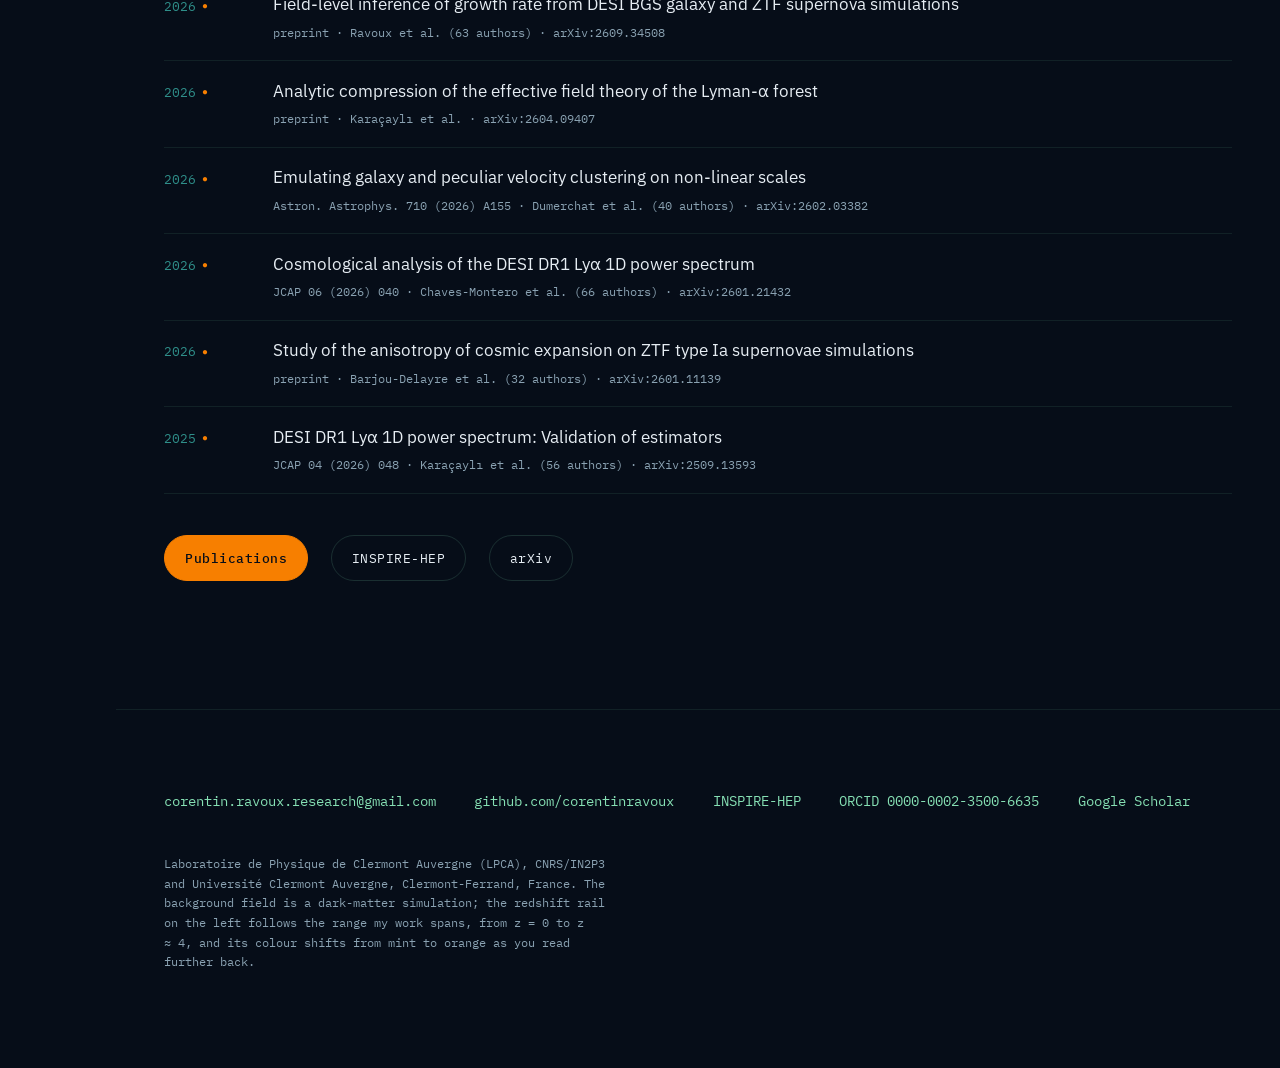
==== commit a467deaf: "Remove the source-counts paragraph from the anisotropy section Co-Authored-By: Claude Opus 5.5 <nore" ====
--- a/index.html
+++ b/index.html
@@ -232,27 +232,14 @@
             simulations of the ZTF DR2 supernova sample.
             <a href="https://arxiv.org/abs/2601.11139">arXiv:2601.11139</a></p>
         </div>
-        <div class="probes">
-          <div class="reveal">
-            <h3>Supernova distances</h3>
-            <p>The same Hubble-diagram residuals that give the velocity field also let you fit the
+        <div class="after-results reveal">
+          <p>The same Hubble-diagram residuals that give the velocity field also let you fit the
               expansion rate as a function of direction. With Chloé Barjou-Delayre, whose PhD I
               co-supervised, we built a likelihood fit of an H₀ dipole and tested it on realistic
               simulations of the ZTF sample: the injected dipole is recovered without bias,
               whatever H₀ is assumed. Peculiar velocities are a major contaminant, because a
               coherent bulk flow can mimic an expansion dipole, and selection effects in the
               survey add a systematic error that the error model includes.</p>
-          </div>
-          <div class="reveal">
-            <h3>Source counts</h3>
-            <p>Our motion should imprint a dipole of known amplitude on the number of distant
-              sources across the sky. Radio galaxies and quasars do show a dipole in the direction
-              of the CMB one, but larger than expected, by about 3σ to more than 5σ depending on
-              the catalogue and the analysis. With a master's student I co-supervised, we built a
-              simplified number-count simulator to prepare this test for Rubin-LSST; a first look at DESI DR1 showed that
-              its incompleteness still dominates, so the spectroscopic test waits for the full
-              survey.</p>
-          </div>
         </div>
       </div>
     </div>
--- a/assets/css/site.css
+++ b/assets/css/site.css
@@ -290,7 +290,7 @@
 .split p:first-child { margin-top: 0; }
 .split > figure { position: sticky; top: 3rem; }
 
-/* anisotropy: three recovered numbers, then the two probes side by side */
+/* anisotropy: three recovered numbers, then the method */
 .results {
   display: grid; grid-template-columns: minmax(0, 1.45fr) minmax(0, 1fr) minmax(0, 1fr);
   margin: 2.8rem 0 0; border-block: 1px solid var(--rule);
@@ -307,8 +307,8 @@
 .result__what { display: block; margin-top: .7rem; margin-bottom: 0; font-family: var(--mono); font-size: .76rem; color: var(--muted); }
 .results-note { font-family: var(--mono); font-size: .76rem; color: var(--muted); margin: .9rem 0 0; max-width: none; }
 
-.probes { display: grid; grid-template-columns: repeat(2, minmax(0, 1fr)); gap: 3rem; margin-top: 3.4rem; }
-.probes p { margin: 0; }
+.after-results { margin-top: 3rem; }
+.after-results p { margin: 0; }
 
 /* BAO: wide figure with its caption alongside, then two text columns */
 .figure--side {
@@ -419,13 +419,13 @@
   .hero { min-height: 86dvh; padding-block: 5rem 4rem; }
   .about { grid-template-columns: minmax(0, 1fr); gap: 2rem; }
   .portrait { max-width: 11rem; }
-  .facts, .split, .split--plate, .probes, .columns, .with-aside, .tools { grid-template-columns: minmax(0, 1fr); }
+  .facts, .split, .split--plate, .columns, .with-aside, .tools { grid-template-columns: minmax(0, 1fr); }
   .split { gap: 2.2rem; }
   .split > figure { position: static; }
   .results { grid-template-columns: minmax(0, 1fr); }
   .result, .result + .result { padding: 1.3rem 0; border-left: 0; }
   .result + .result { border-top: 1px solid var(--rule-soft); }
-  .probes, .columns { gap: 1.6rem; }
+  .columns { gap: 1.6rem; }
   .tool { grid-template-columns: minmax(0, 1fr); gap: .25rem; }
   .meta { flex-direction: column; }
   .meta li { padding-inline: 0; border-left: 0; }
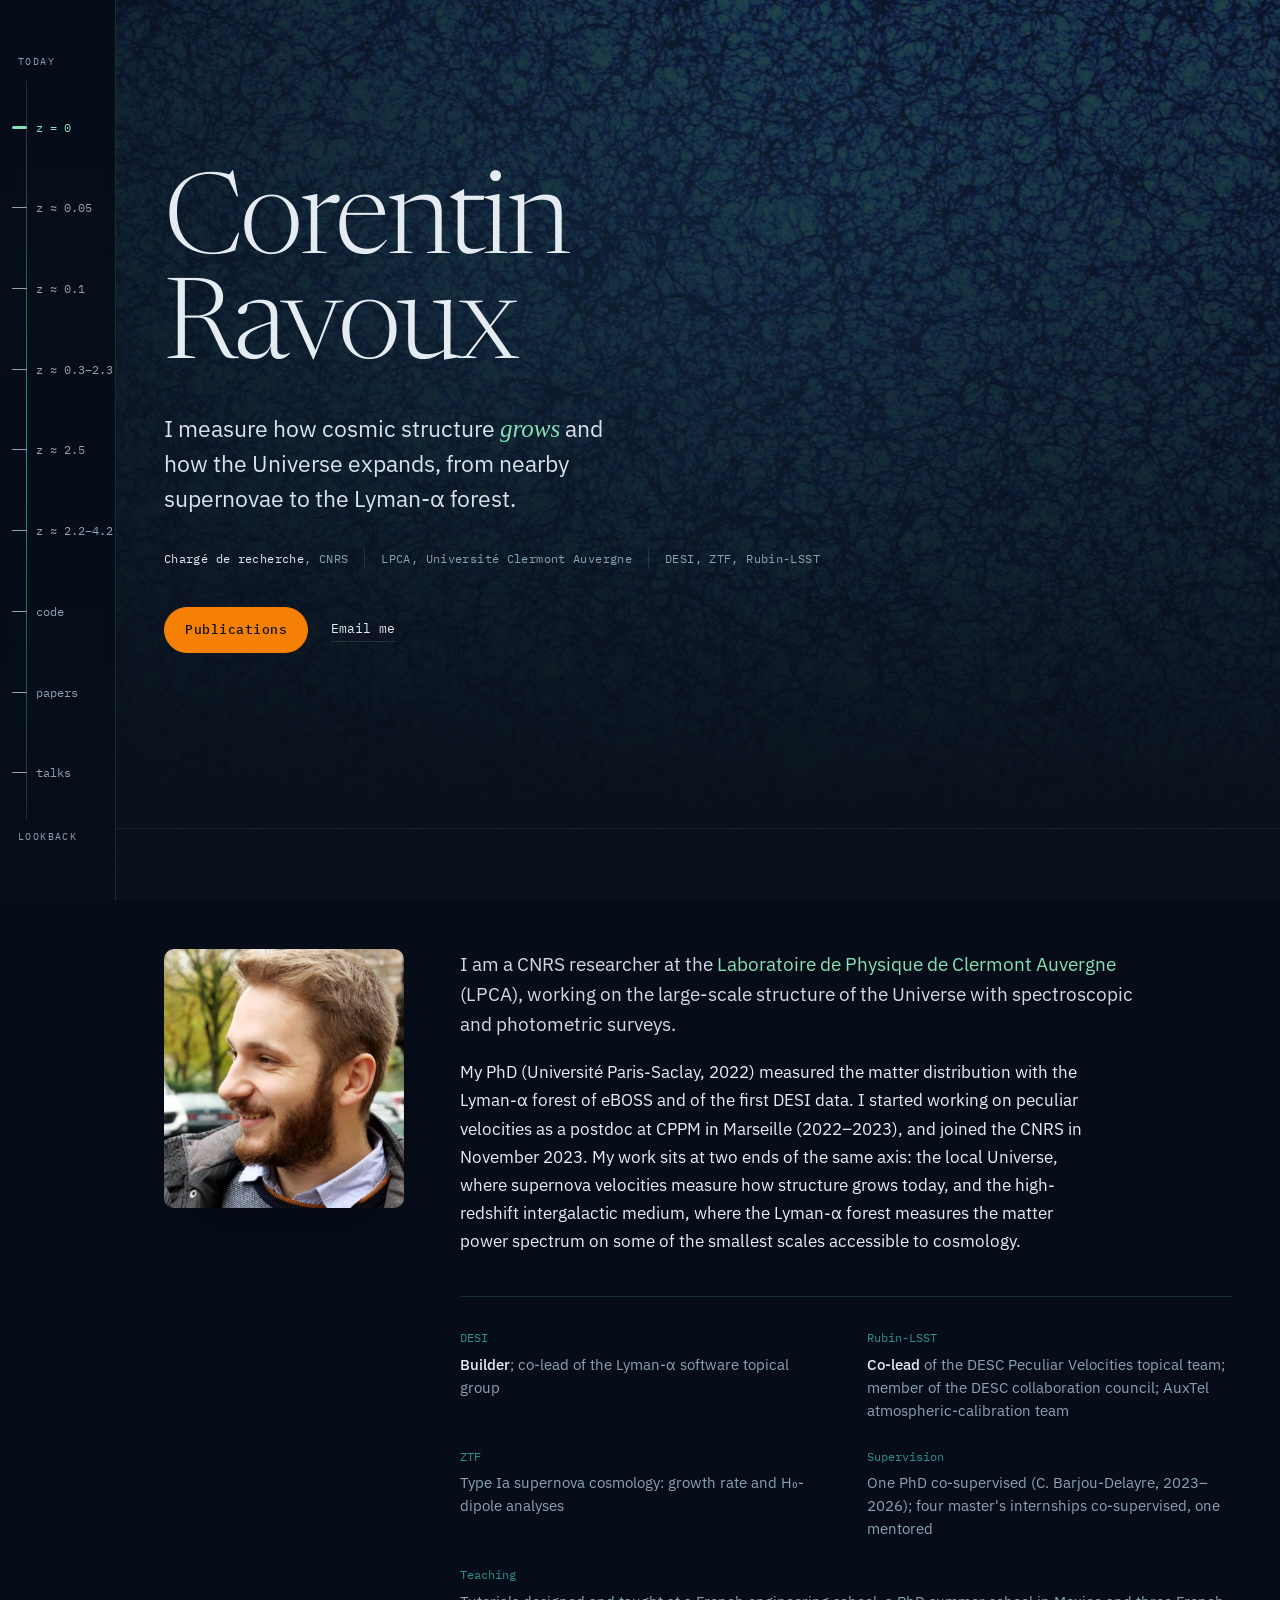
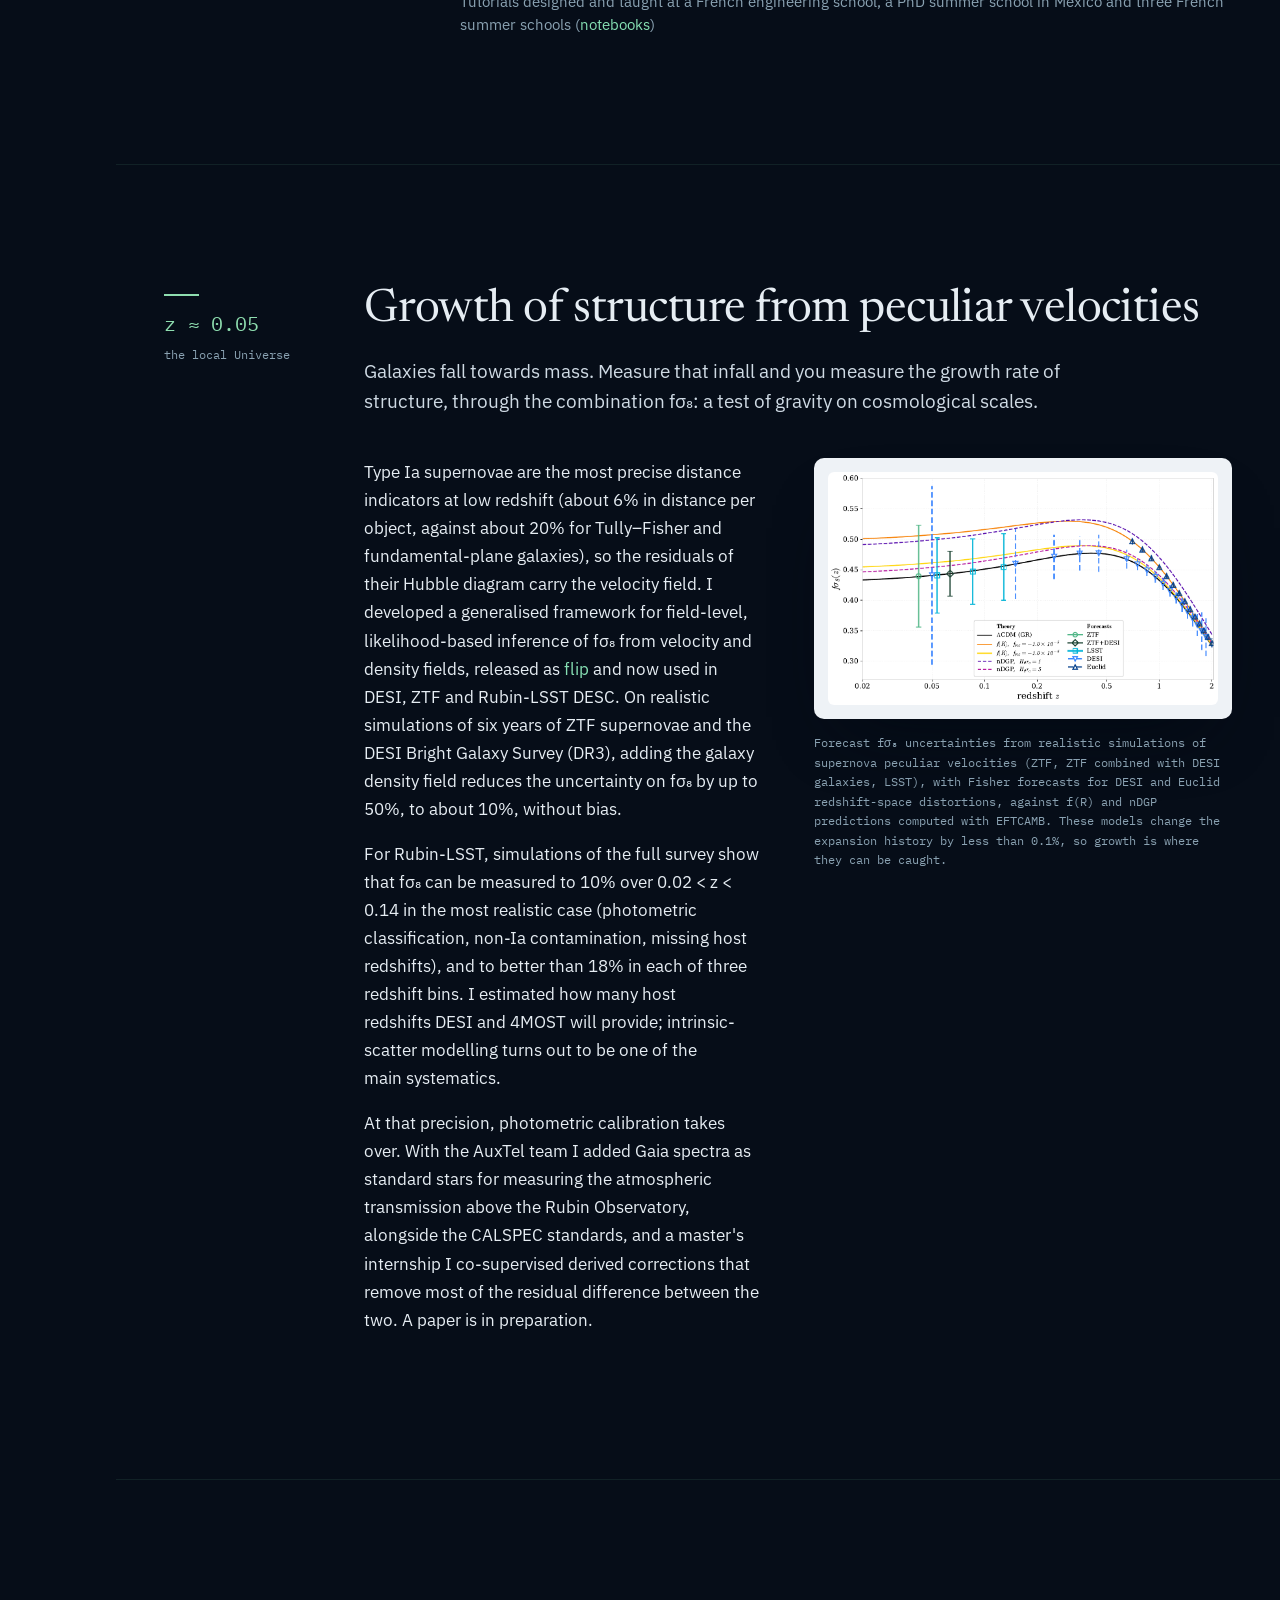
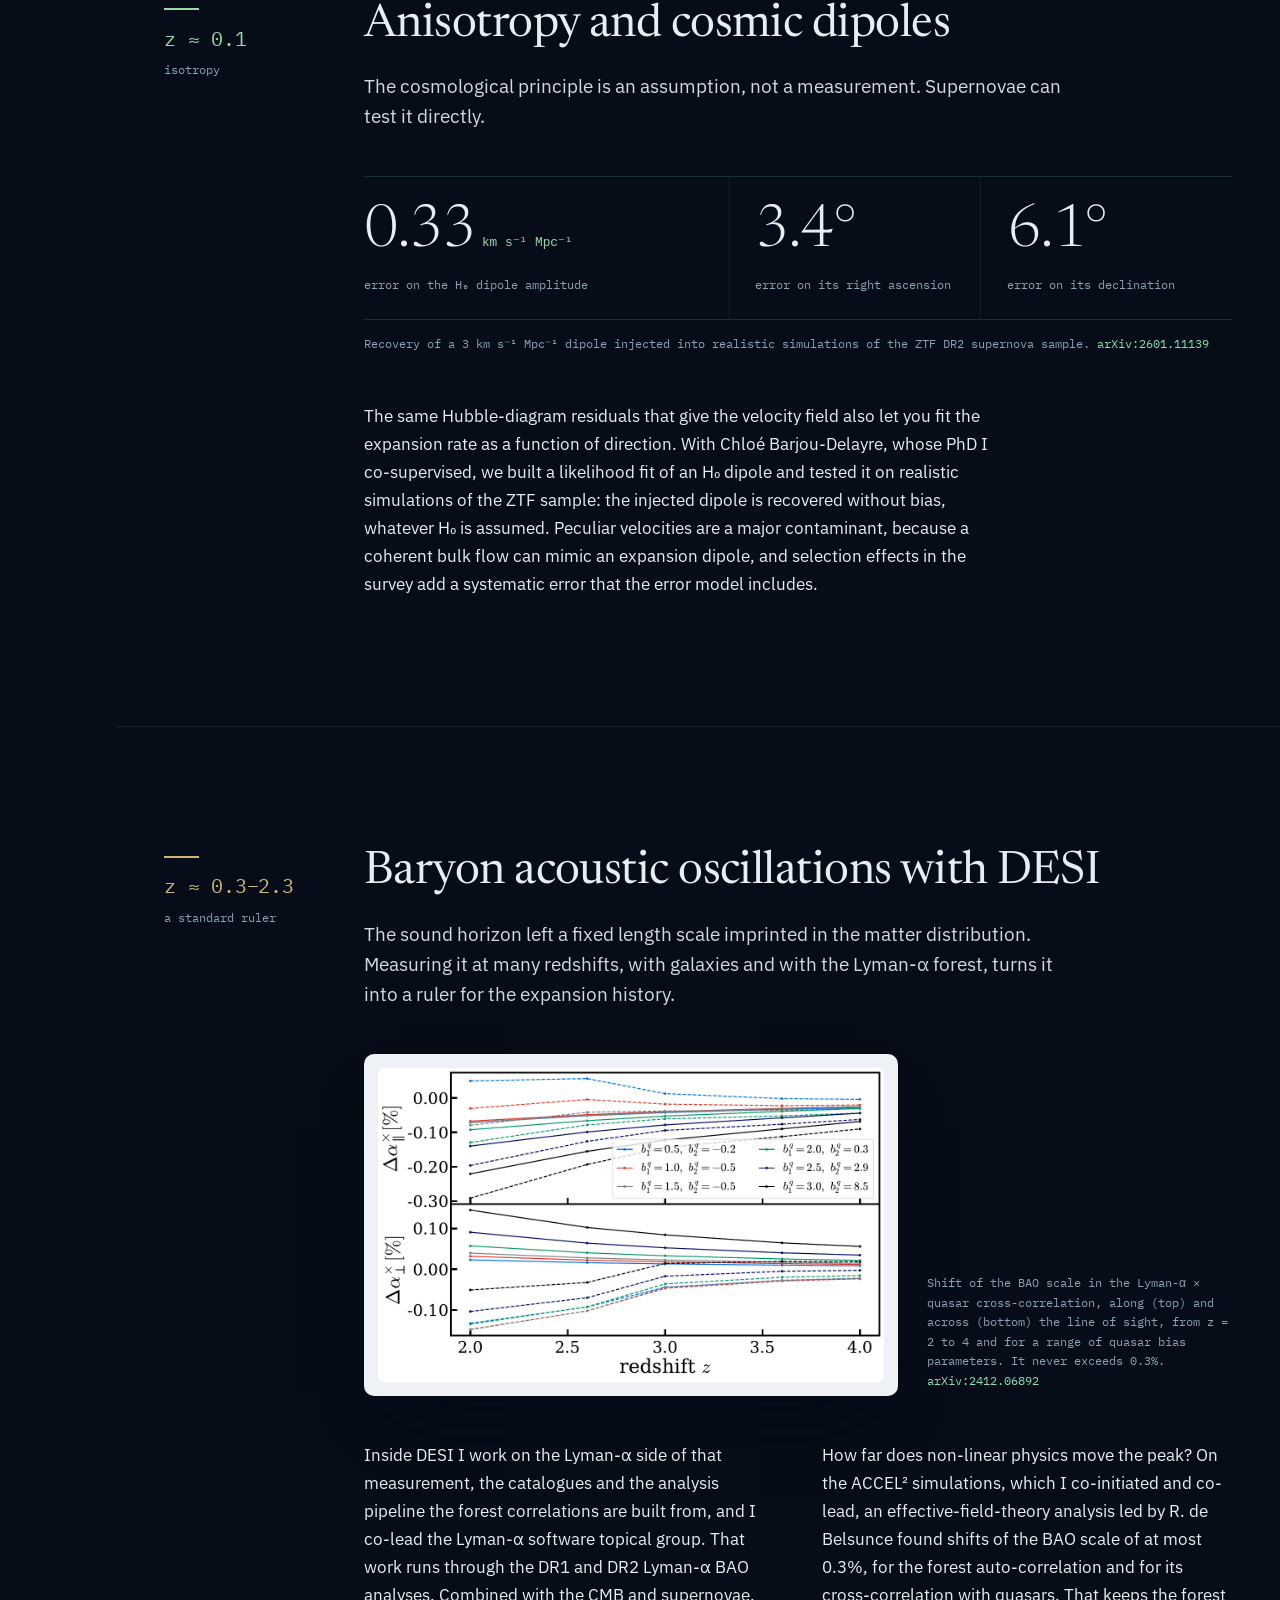
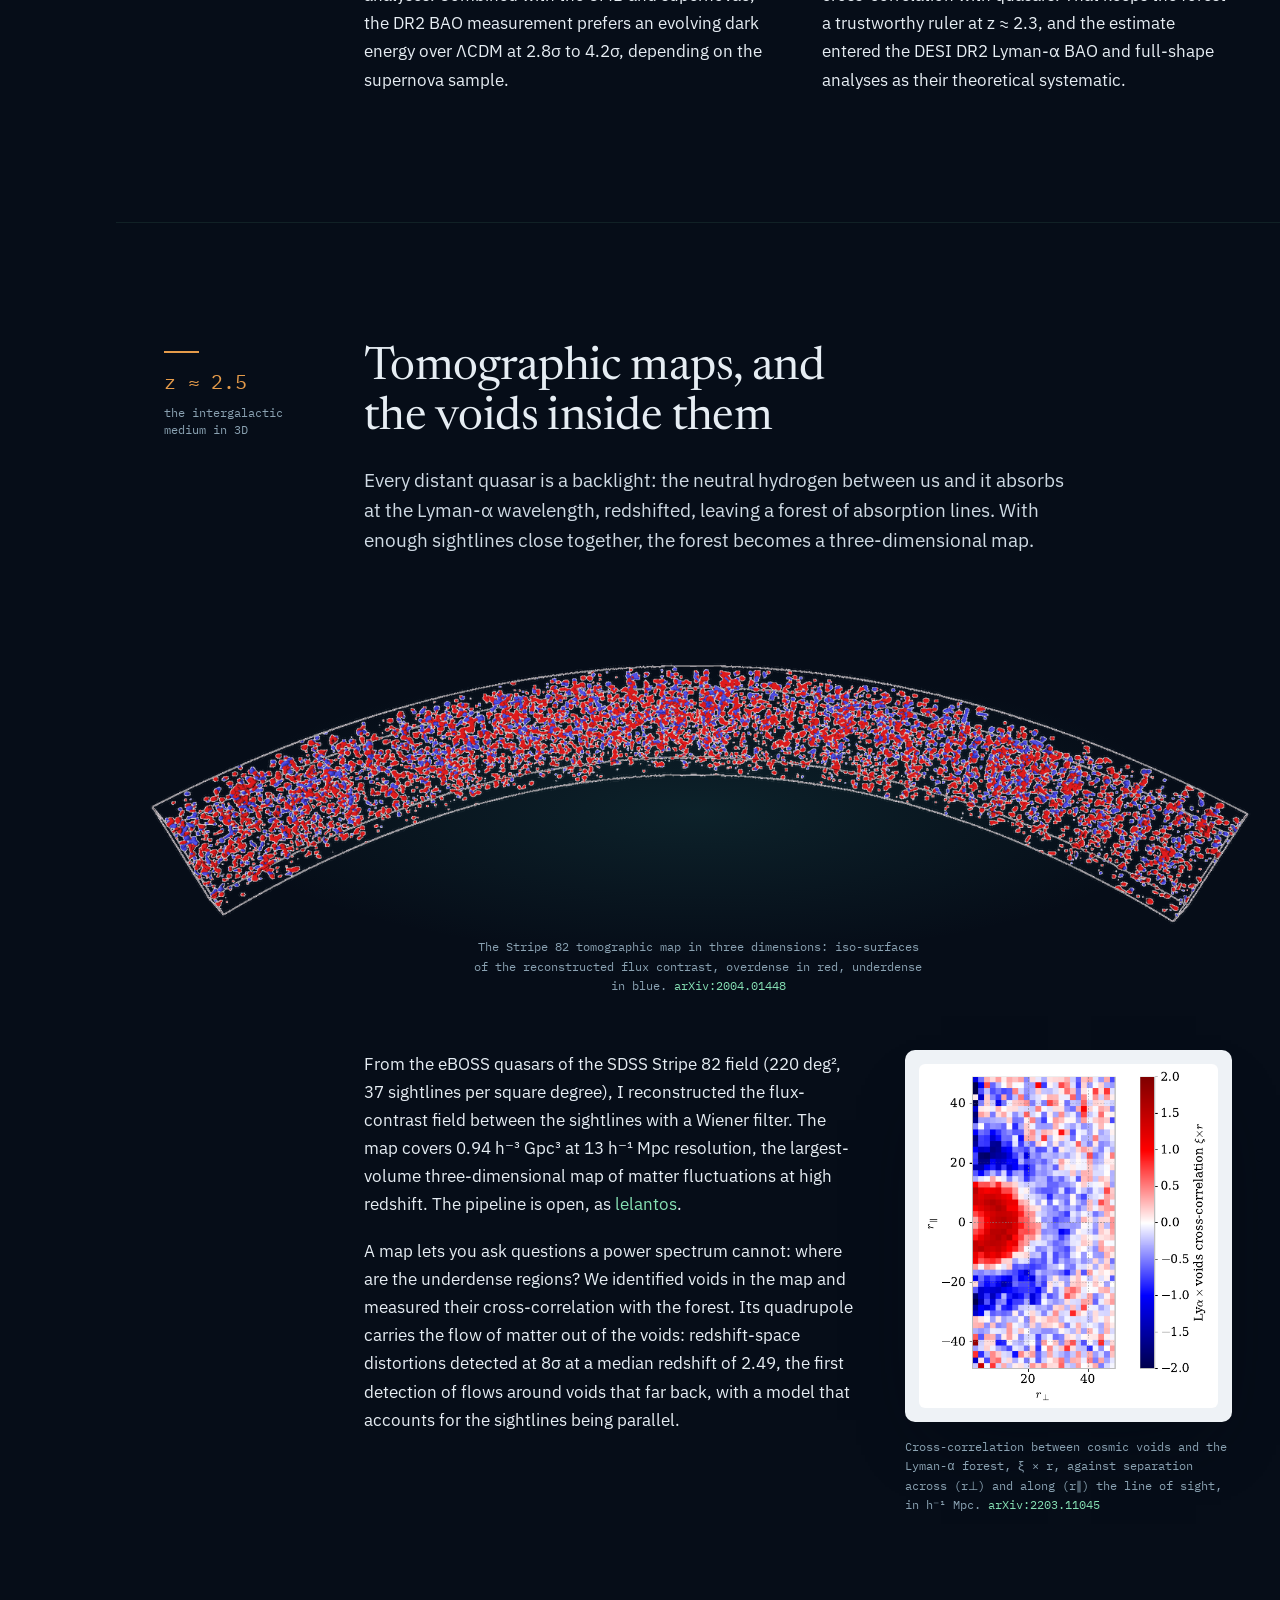
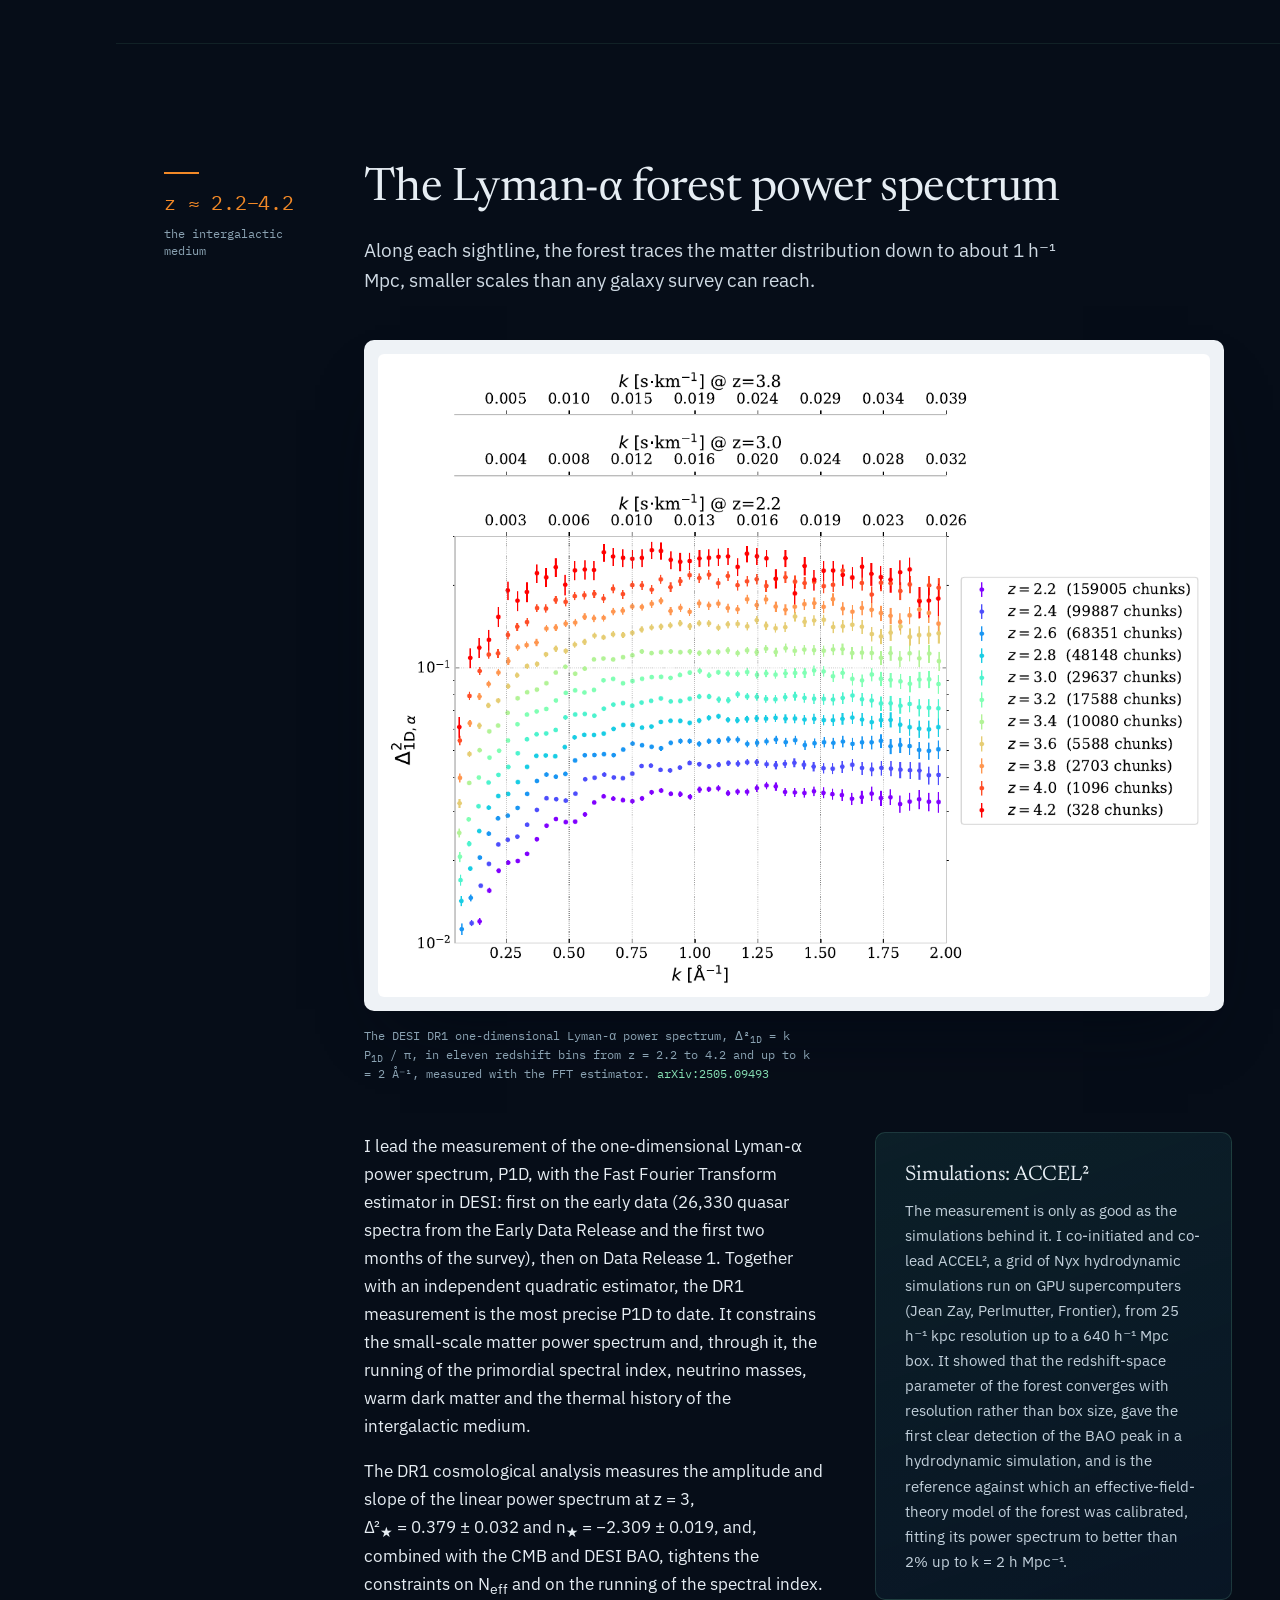
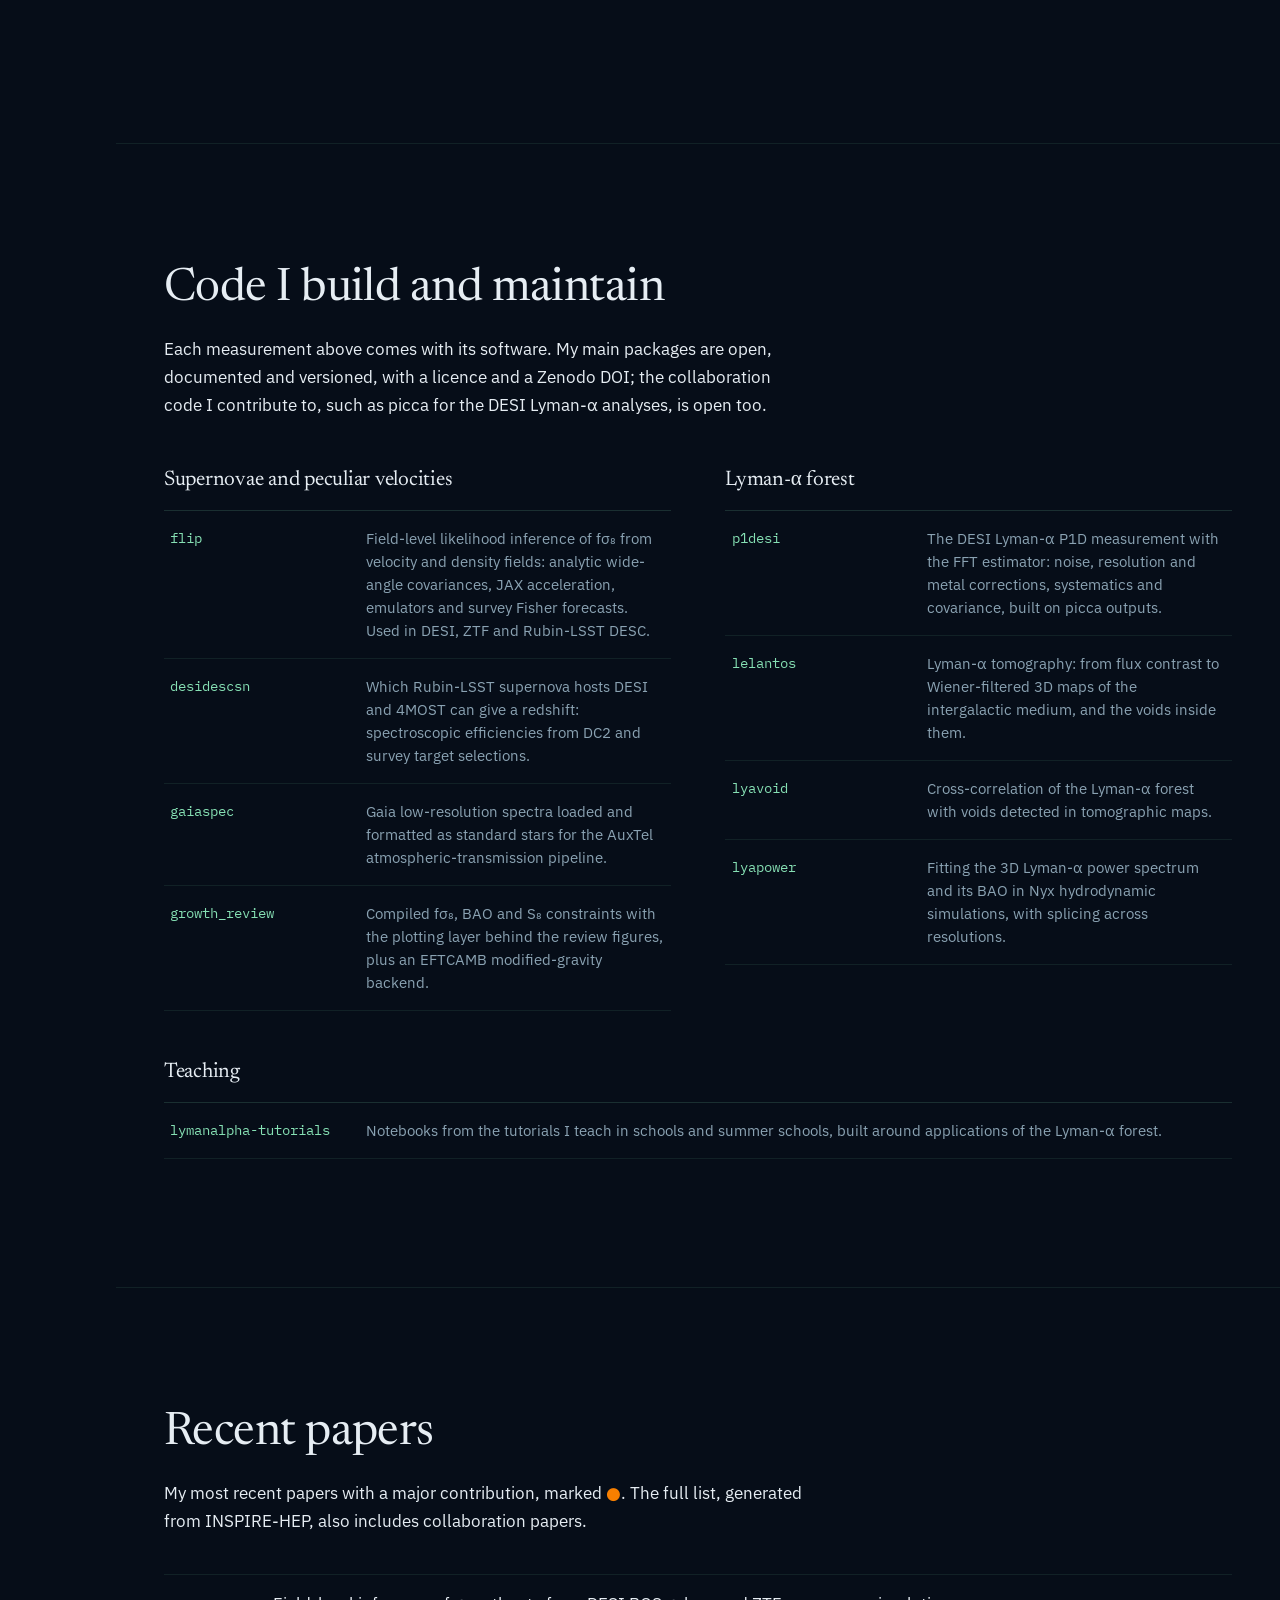
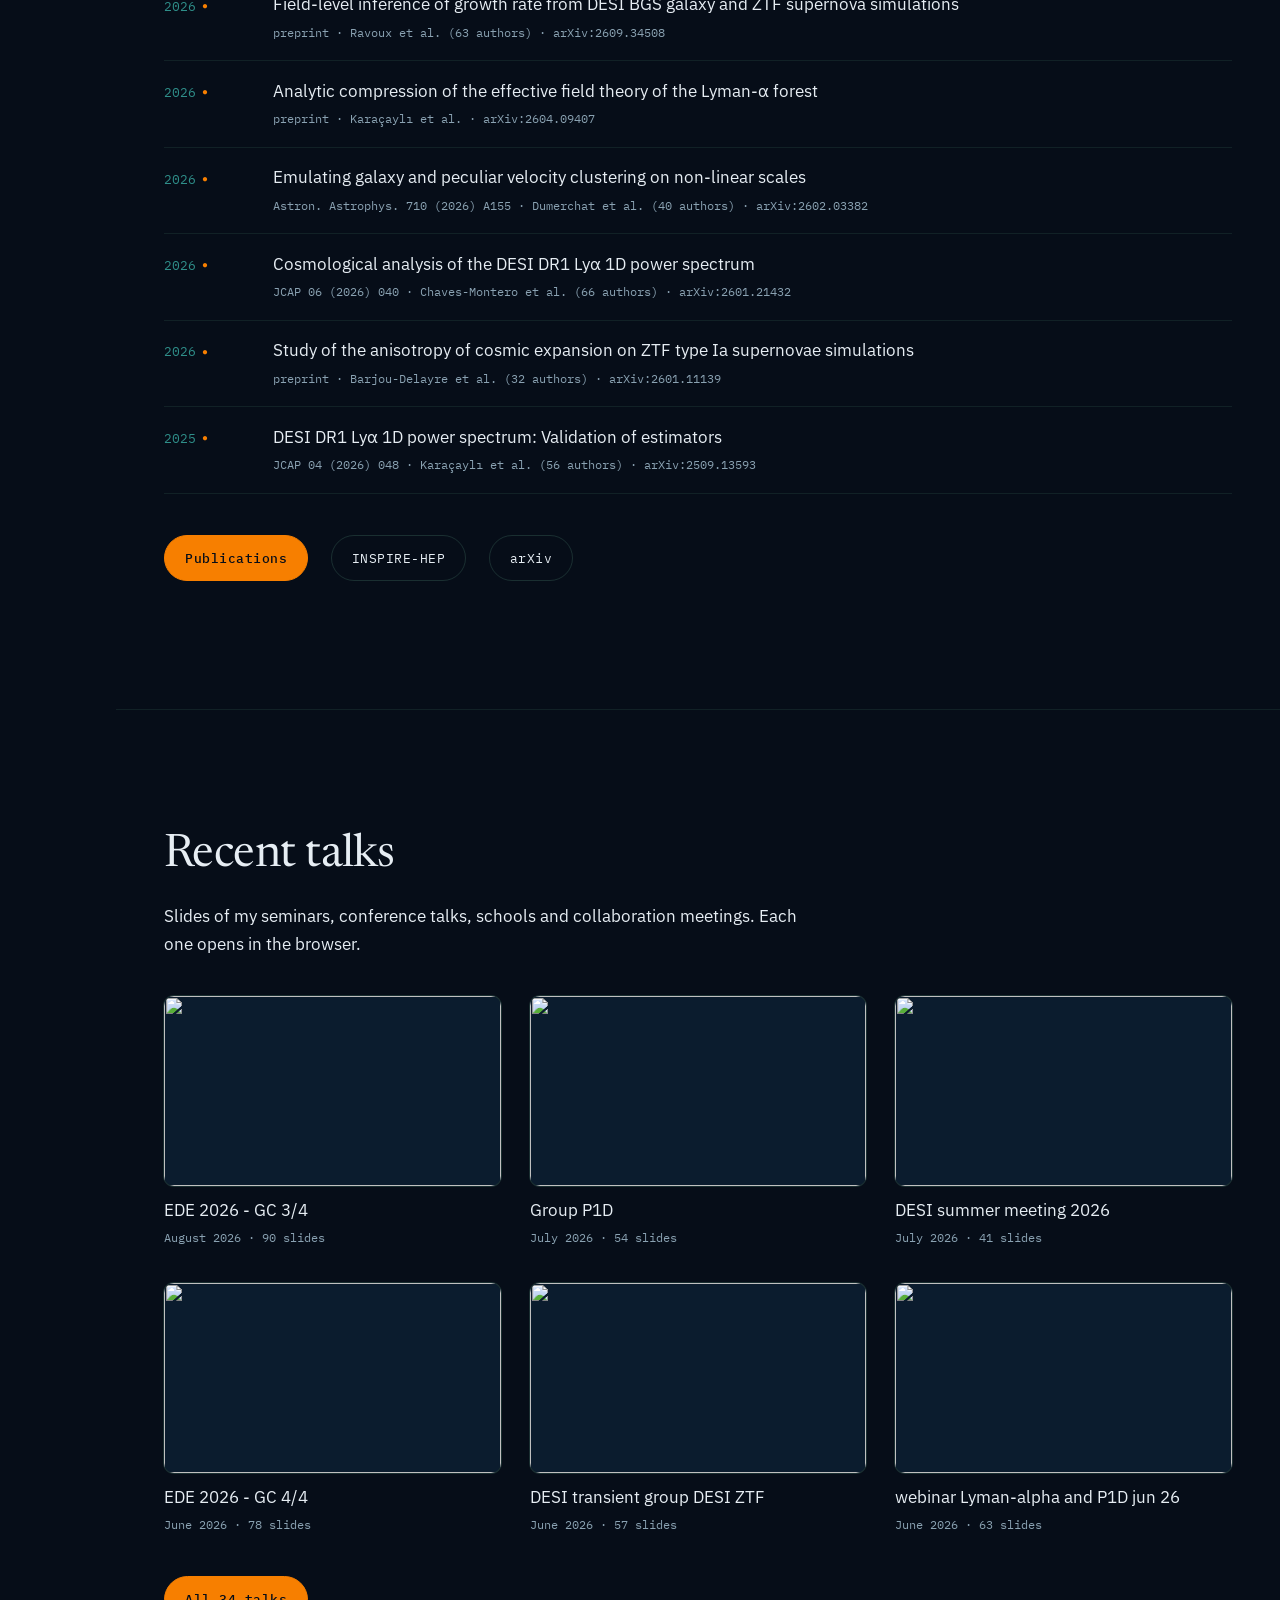
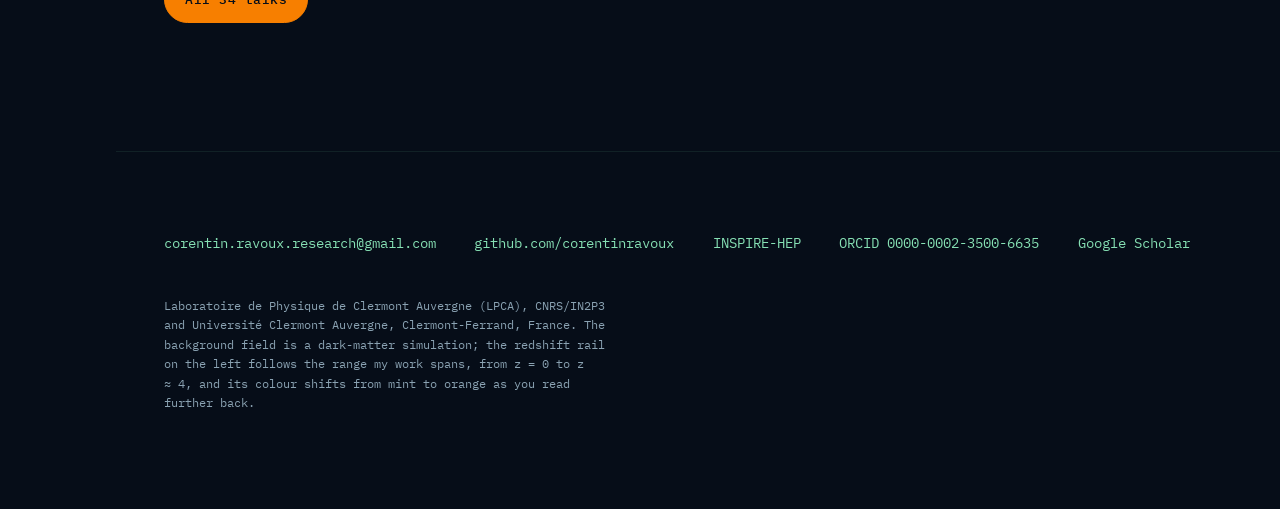
==== commit 986ae751: "Add the talks: a Recent talks section and talks.html, from opendeck-decks build.py reads talks.json " ====
--- a/index.html
+++ b/index.html
@@ -77,6 +77,7 @@
   <a class="tick" href="#lya" aria-label="Lyman-alpha forest power spectrum, z ≈ 2.2 to 4.2"><span>z ≈ 2.2–4.2</span></a>
   <a class="tick" href="#code" aria-label="Software"><span>code</span></a>
   <a class="tick" href="#papers" aria-label="Recent papers"><span>papers</span></a>
+  <a class="tick" href="#talks" aria-label="Recent talks"><span>talks</span></a>
   <span class="rail__label rail__label--bottom">lookback</span>
 </nav>
 
@@ -498,6 +499,47 @@
     </div>
   </section>
 
+  <section id="talks" aria-labelledby="talks-title">
+    <div class="wrap">
+      <div class="reveal">
+        <h2 id="talks-title">Recent talks</h2>
+        <p>Slides of my seminars, conference talks, schools and collaboration meetings. Each one
+          opens in the browser.</p>
+      </div>
+      <!-- RECENT-TALKS -->
+      <ul class="talks">
+    <li><a class="talk" href="https://corentinravoux.github.io/opendeck-decks/2026-08_ede-2026-galaxy-observations-3/index.html">
+      <span class="talk__thumb"><img src="https://corentinravoux.github.io/opendeck-decks/2026-08_ede-2026-galaxy-observations-3/thumb.webp" alt="" width="640" height="360" loading="lazy"></span>
+      <span class="talk__title">EDE 2026 - GC 3/4</span>
+      <span class="talk__meta">August 2026 · 90 slides</span></a></li>
+    <li><a class="talk" href="https://corentinravoux.github.io/opendeck-decks/2026-07_p1d-group-2026/index.html">
+      <span class="talk__thumb"><img src="https://corentinravoux.github.io/opendeck-decks/2026-07_p1d-group-2026/thumb.webp" alt="" width="640" height="360" loading="lazy"></span>
+      <span class="talk__title">Group P1D</span>
+      <span class="talk__meta">July 2026 · 54 slides</span></a></li>
+    <li><a class="talk" href="https://corentinravoux.github.io/opendeck-decks/2026-07_desi-durham-2026/index.html">
+      <span class="talk__thumb"><img src="https://corentinravoux.github.io/opendeck-decks/2026-07_desi-durham-2026/thumb.webp" alt="" width="640" height="360" loading="lazy"></span>
+      <span class="talk__title">DESI summer meeting 2026</span>
+      <span class="talk__meta">July 2026 · 41 slides</span></a></li>
+    <li><a class="talk" href="https://corentinravoux.github.io/opendeck-decks/2026-06_ede-2026-galaxy-observations-4/index.html">
+      <span class="talk__thumb"><img src="https://corentinravoux.github.io/opendeck-decks/2026-06_ede-2026-galaxy-observations-4/thumb.webp" alt="" width="640" height="360" loading="lazy"></span>
+      <span class="talk__title">EDE 2026 - GC 4/4</span>
+      <span class="talk__meta">June 2026 · 78 slides</span></a></li>
+    <li><a class="talk" href="https://corentinravoux.github.io/opendeck-decks/2026-06_desi-pv-cross-ztf-jun26/index.html">
+      <span class="talk__thumb"><img src="https://corentinravoux.github.io/opendeck-decks/2026-06_desi-pv-cross-ztf-jun26/thumb.webp" alt="" width="640" height="360" loading="lazy"></span>
+      <span class="talk__title">DESI transient group DESI ZTF </span>
+      <span class="talk__meta">June 2026 · 57 slides</span></a></li>
+    <li><a class="talk" href="https://corentinravoux.github.io/opendeck-decks/2026-06_adecophy-2026-lyman-alpha-ravoux/index.html">
+      <span class="talk__thumb"><img src="https://corentinravoux.github.io/opendeck-decks/2026-06_adecophy-2026-lyman-alpha-ravoux/thumb.webp" alt="" width="640" height="360" loading="lazy"></span>
+      <span class="talk__title">webinar Lyman-alpha and P1D jun 26</span>
+      <span class="talk__meta">June 2026 · 63 slides</span></a></li>
+      </ul>
+      <!-- /RECENT-TALKS -->
+      <div class="actions">
+        <a class="btn btn--primary" href="talks.html">All 34 talks</a>
+      </div>
+    </div>
+  </section>
+
   <footer>
     <div class="wrap">
       <div class="footer__links">
--- a/assets/css/site.css
+++ b/assets/css/site.css
@@ -430,3 +430,25 @@
   .meta { flex-direction: column; }
   .meta li { padding-inline: 0; border-left: 0; }
 }
+
+/* ------------------------------------------------------------------ talks */
+/* first-slide thumbnails of the decks published by opendeck (/opendeck-decks/) */
+.talks { list-style: none; margin: 2.4rem 0 0; padding: 0; display: grid;
+  grid-template-columns: repeat(auto-fill, minmax(min(100%, 19rem), 1fr)); gap: 2.2rem 1.8rem; }
+.talk { display: block; color: inherit; text-decoration: none; }
+.talk__thumb { display: block; aspect-ratio: 16 / 9; overflow: hidden; border-radius: var(--radius);
+  background: var(--deep); box-shadow: 0 0 0 1px var(--rule);
+  transition: transform .35s var(--ease), box-shadow .25s var(--ease); }
+.talk__thumb img { display: block; width: 100%; height: 100%; object-fit: cover; }
+.talk:hover .talk__thumb, .talk:focus-visible .talk__thumb {
+  transform: translateY(-3px); box-shadow: 0 0 0 1px var(--mint), 0 12px 30px rgba(0, 0, 0, .45); }
+.talk__title { display: block; margin-top: .85rem; color: var(--paper); line-height: 1.4;
+  transition: color .2s var(--ease); }
+.talk:hover .talk__title { color: var(--signal); }
+.talk__meta { display: block; font-family: var(--mono); font-size: .76rem; color: var(--muted); margin-top: .3rem; }
+.talks__year { font-family: var(--mono); font-size: .95rem; font-weight: 400; color: var(--filament);
+  letter-spacing: .04em; margin: 3.6rem 0 0; padding-top: 1rem; border-top: 1px solid var(--rule); }
+.talks__year + .talks { margin-top: 1.4rem; }
+.talks__jump { display: flex; flex-wrap: wrap; gap: .4rem 1.2rem; margin-top: 1.6rem; font-family: var(--mono);
+  font-size: .85rem; }
+@media (prefers-reduced-motion: reduce) { .talk__thumb { transition: none; } }
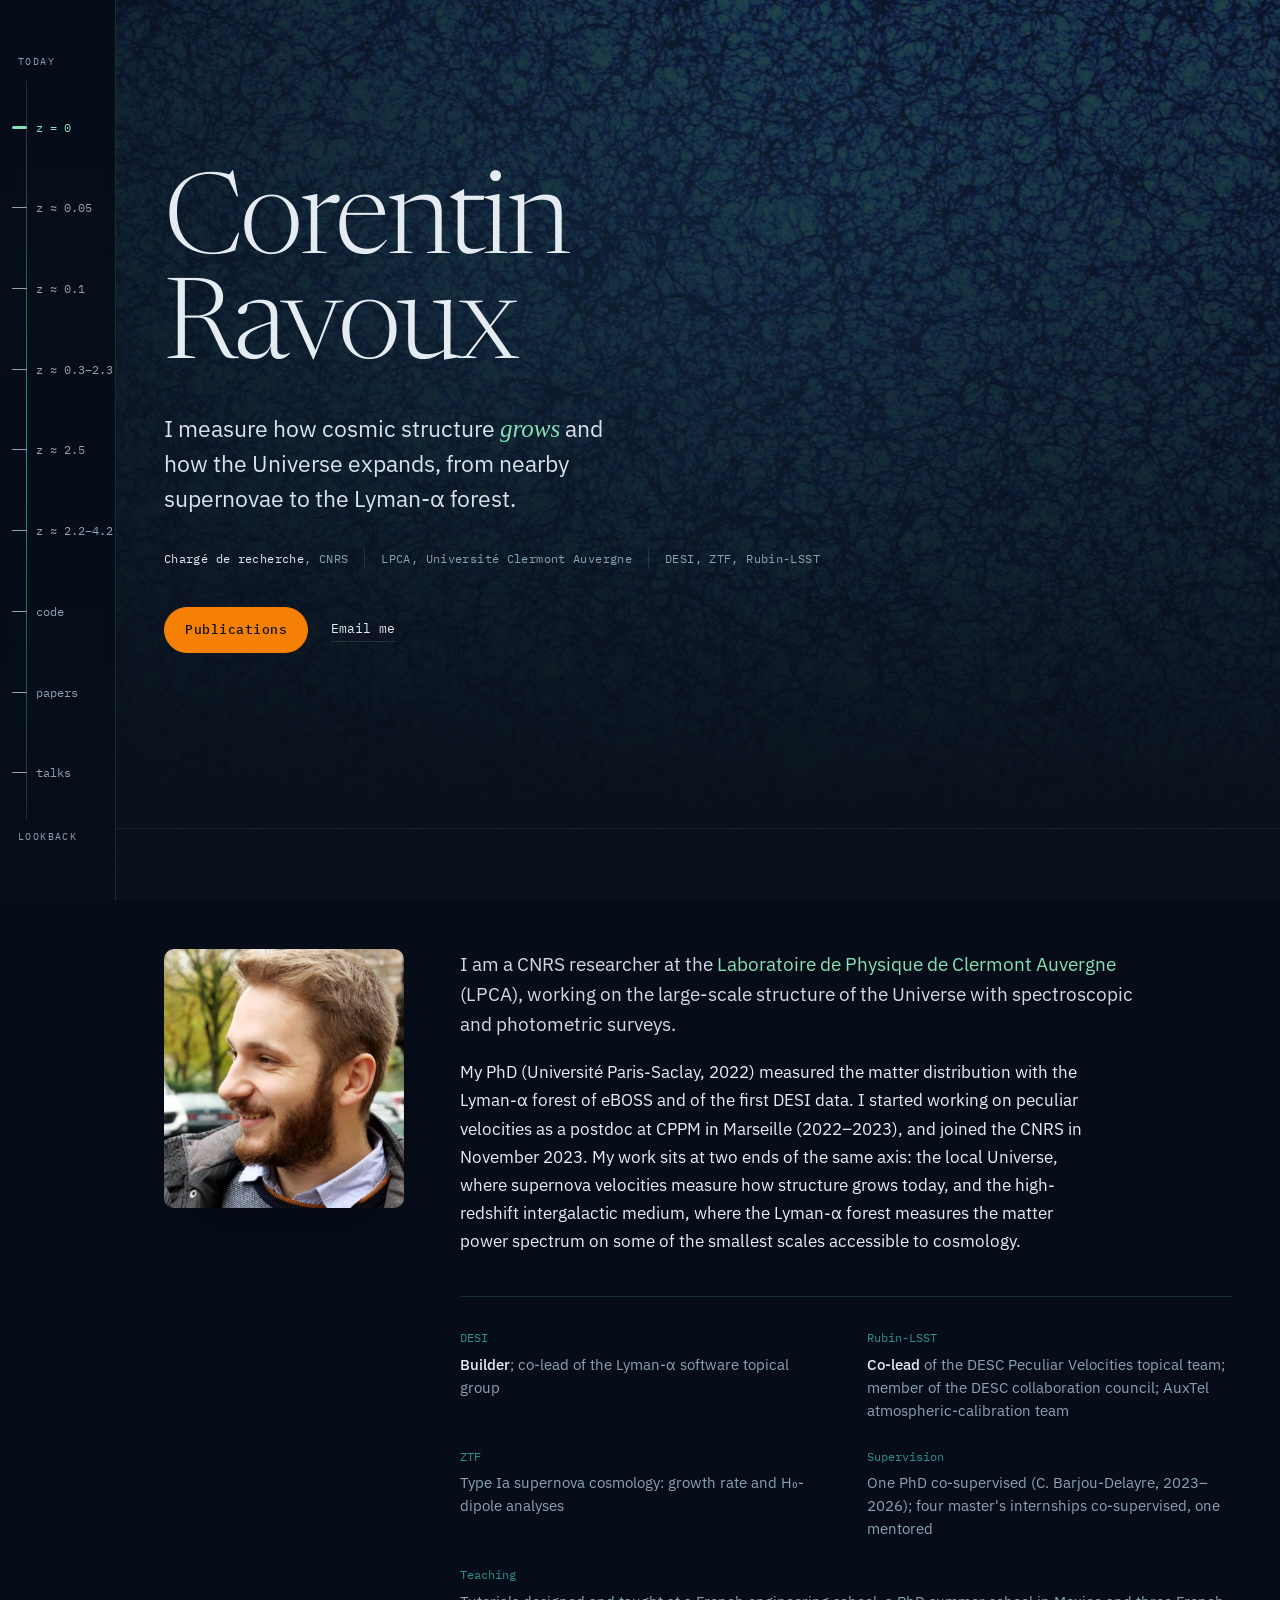
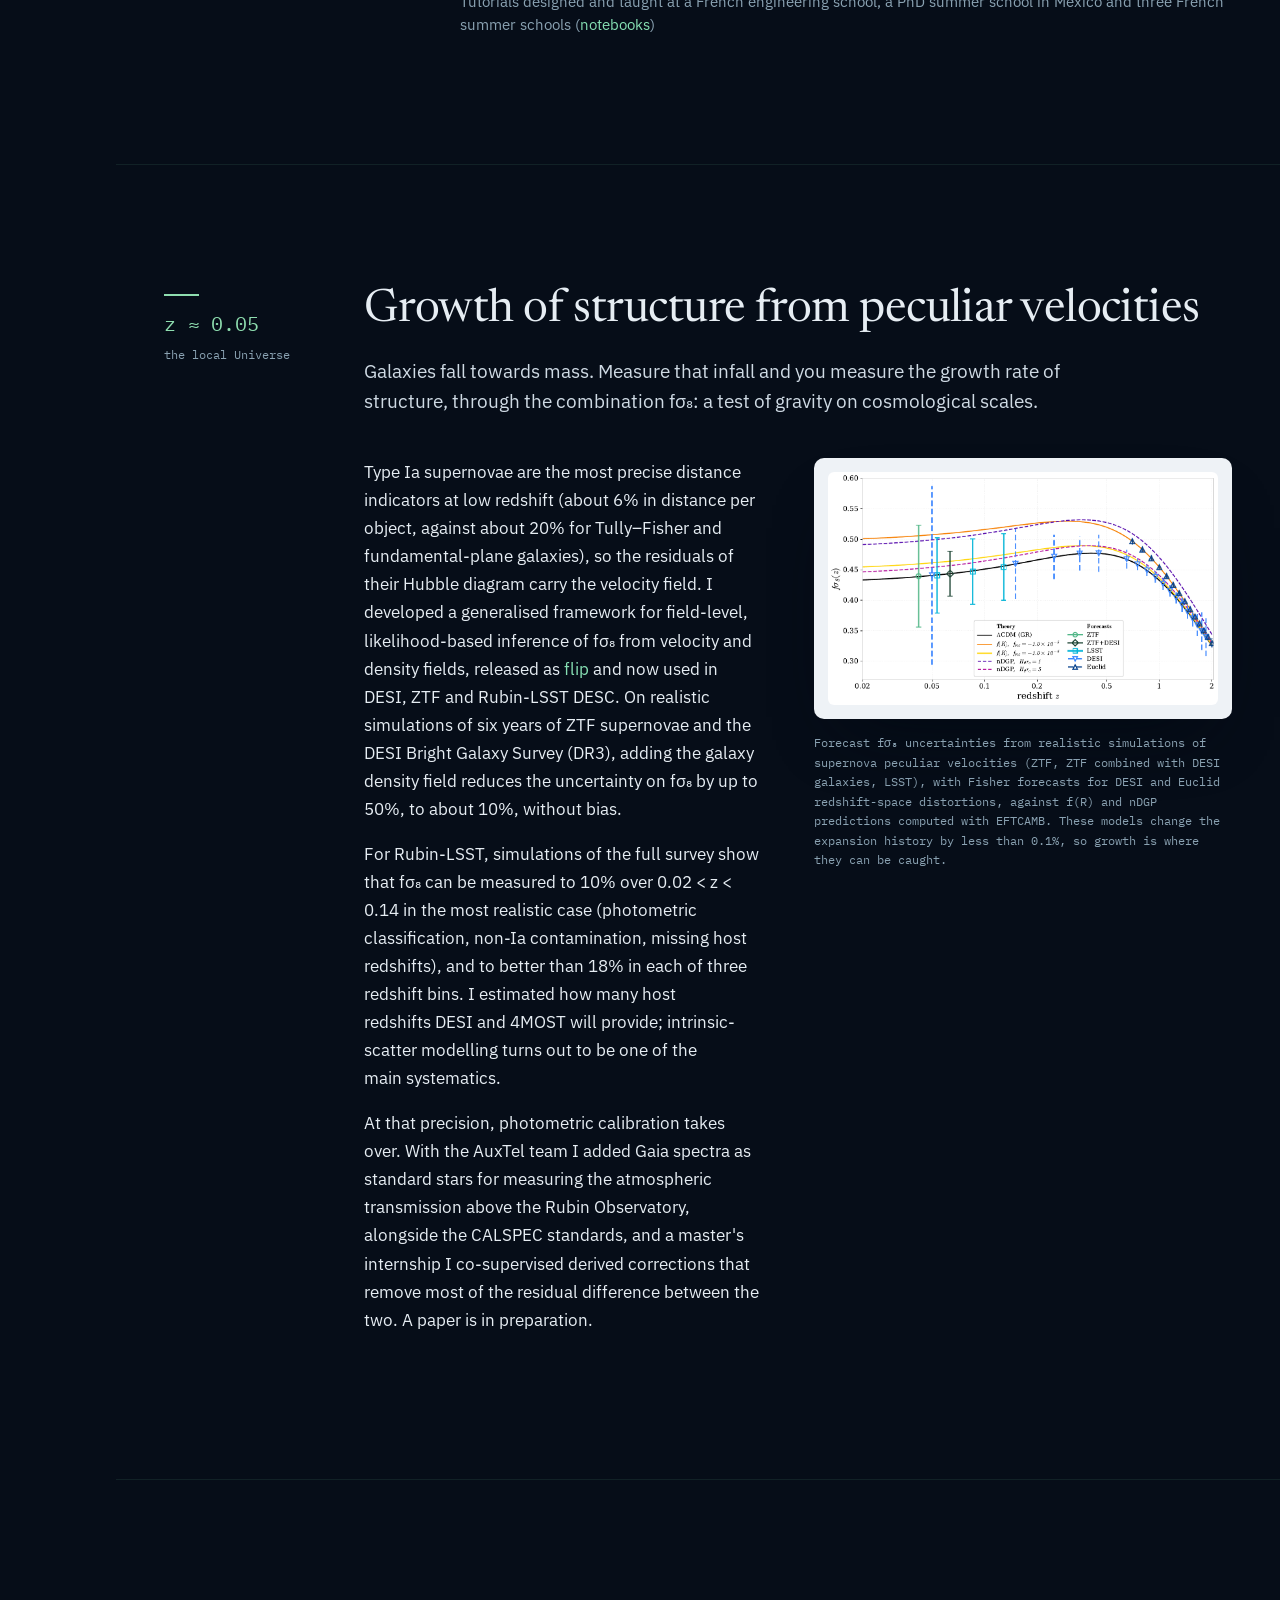
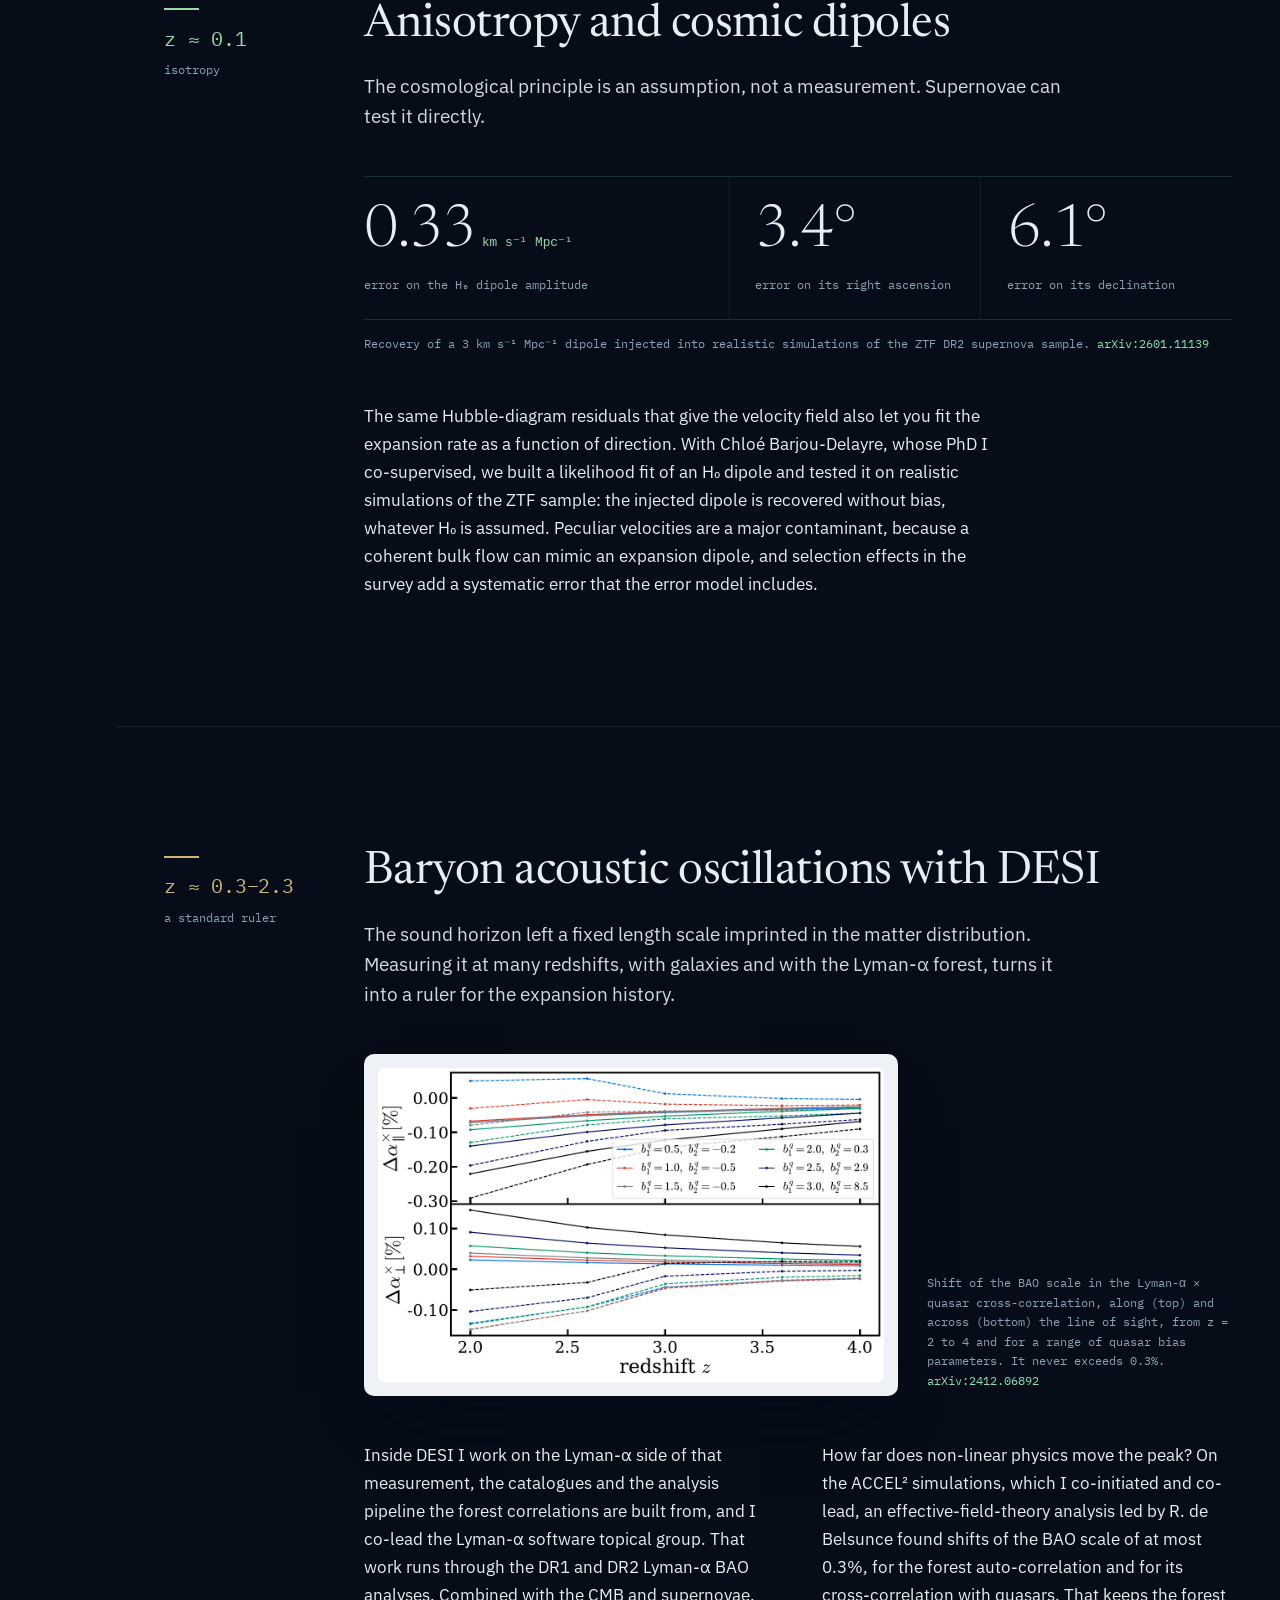
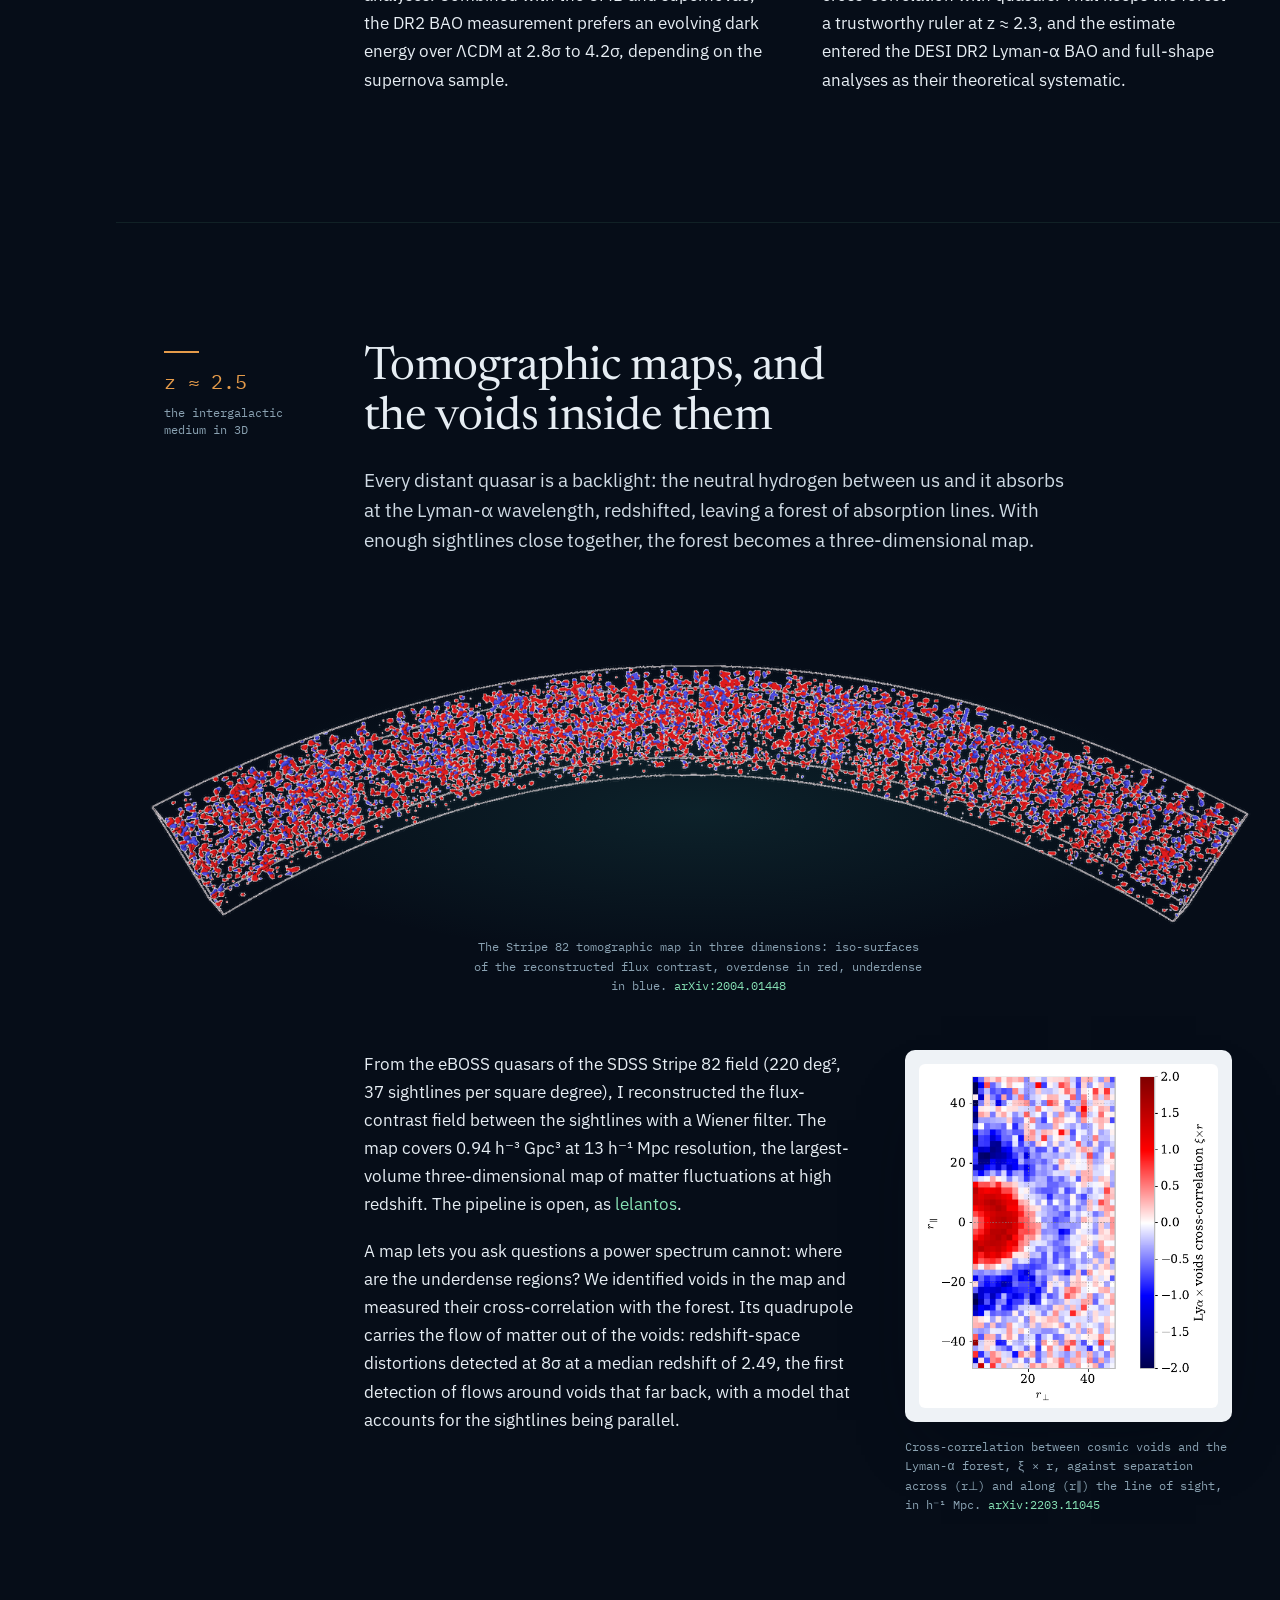
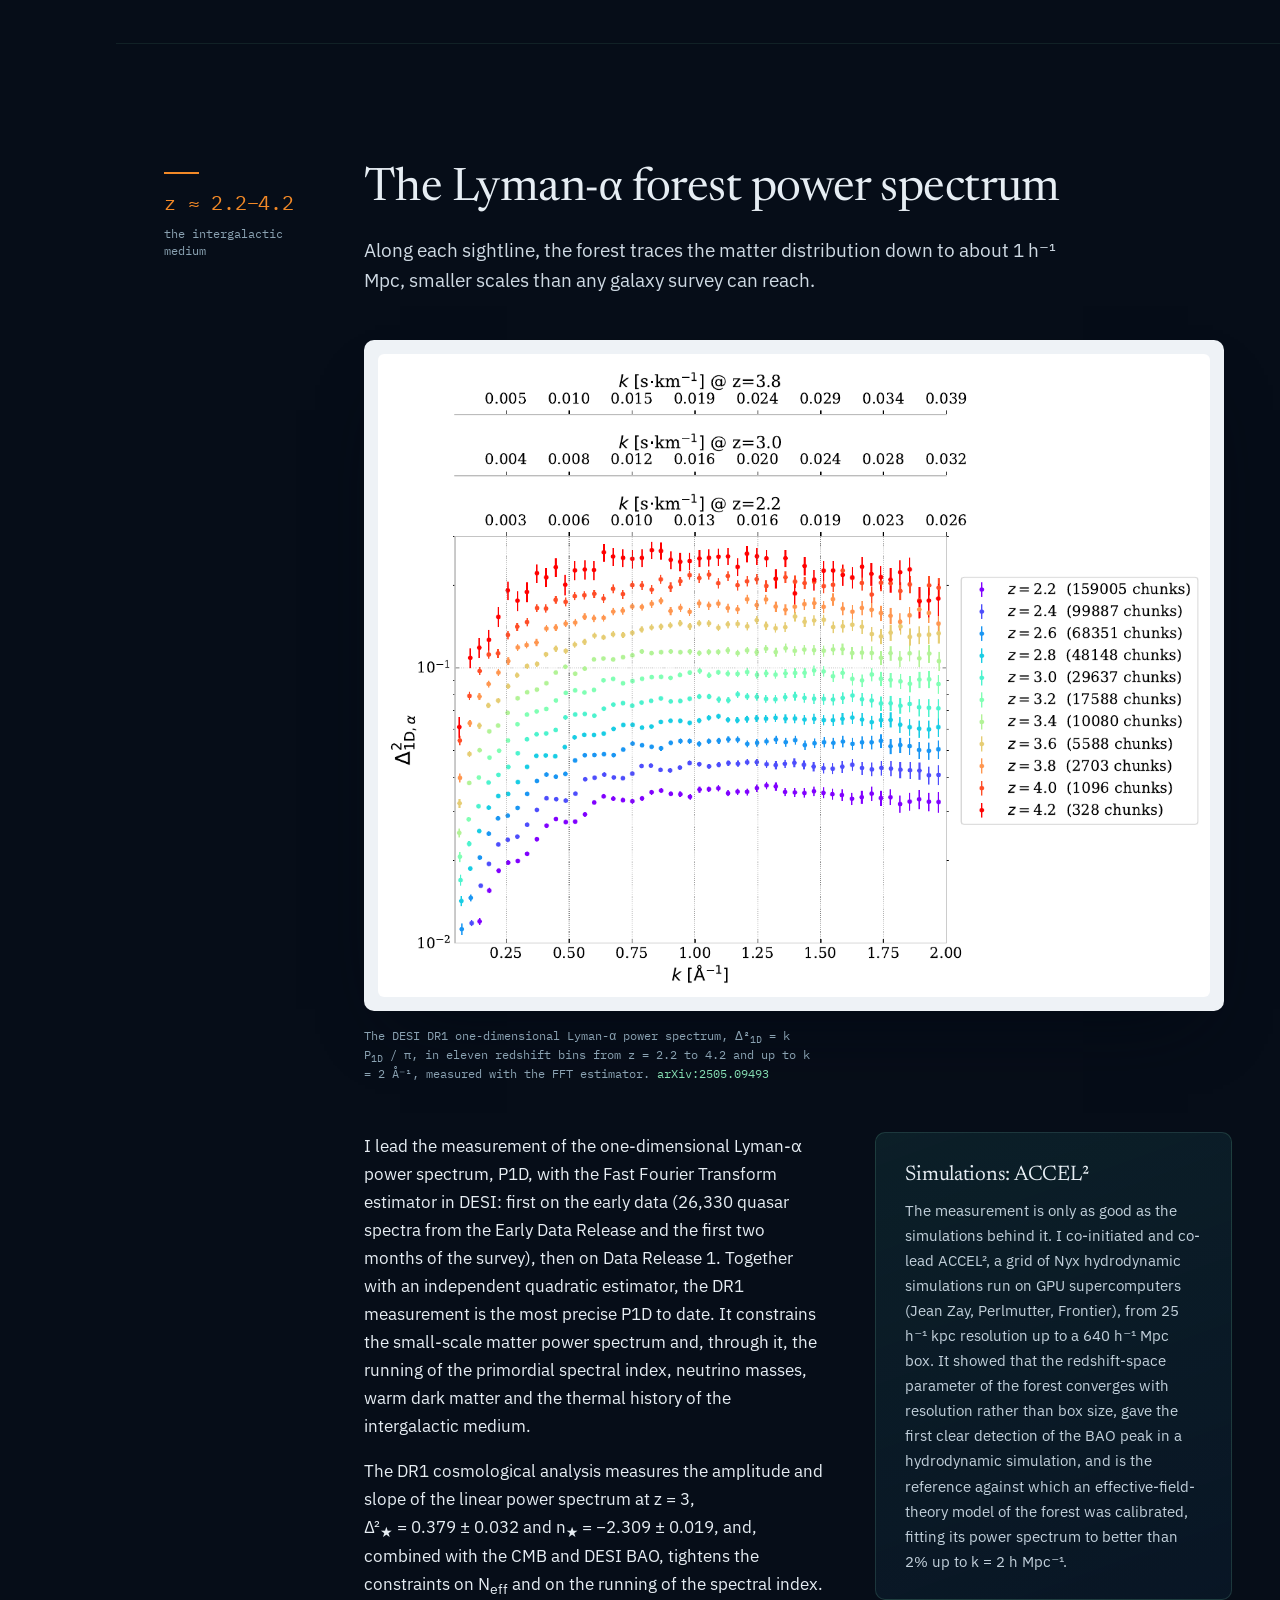
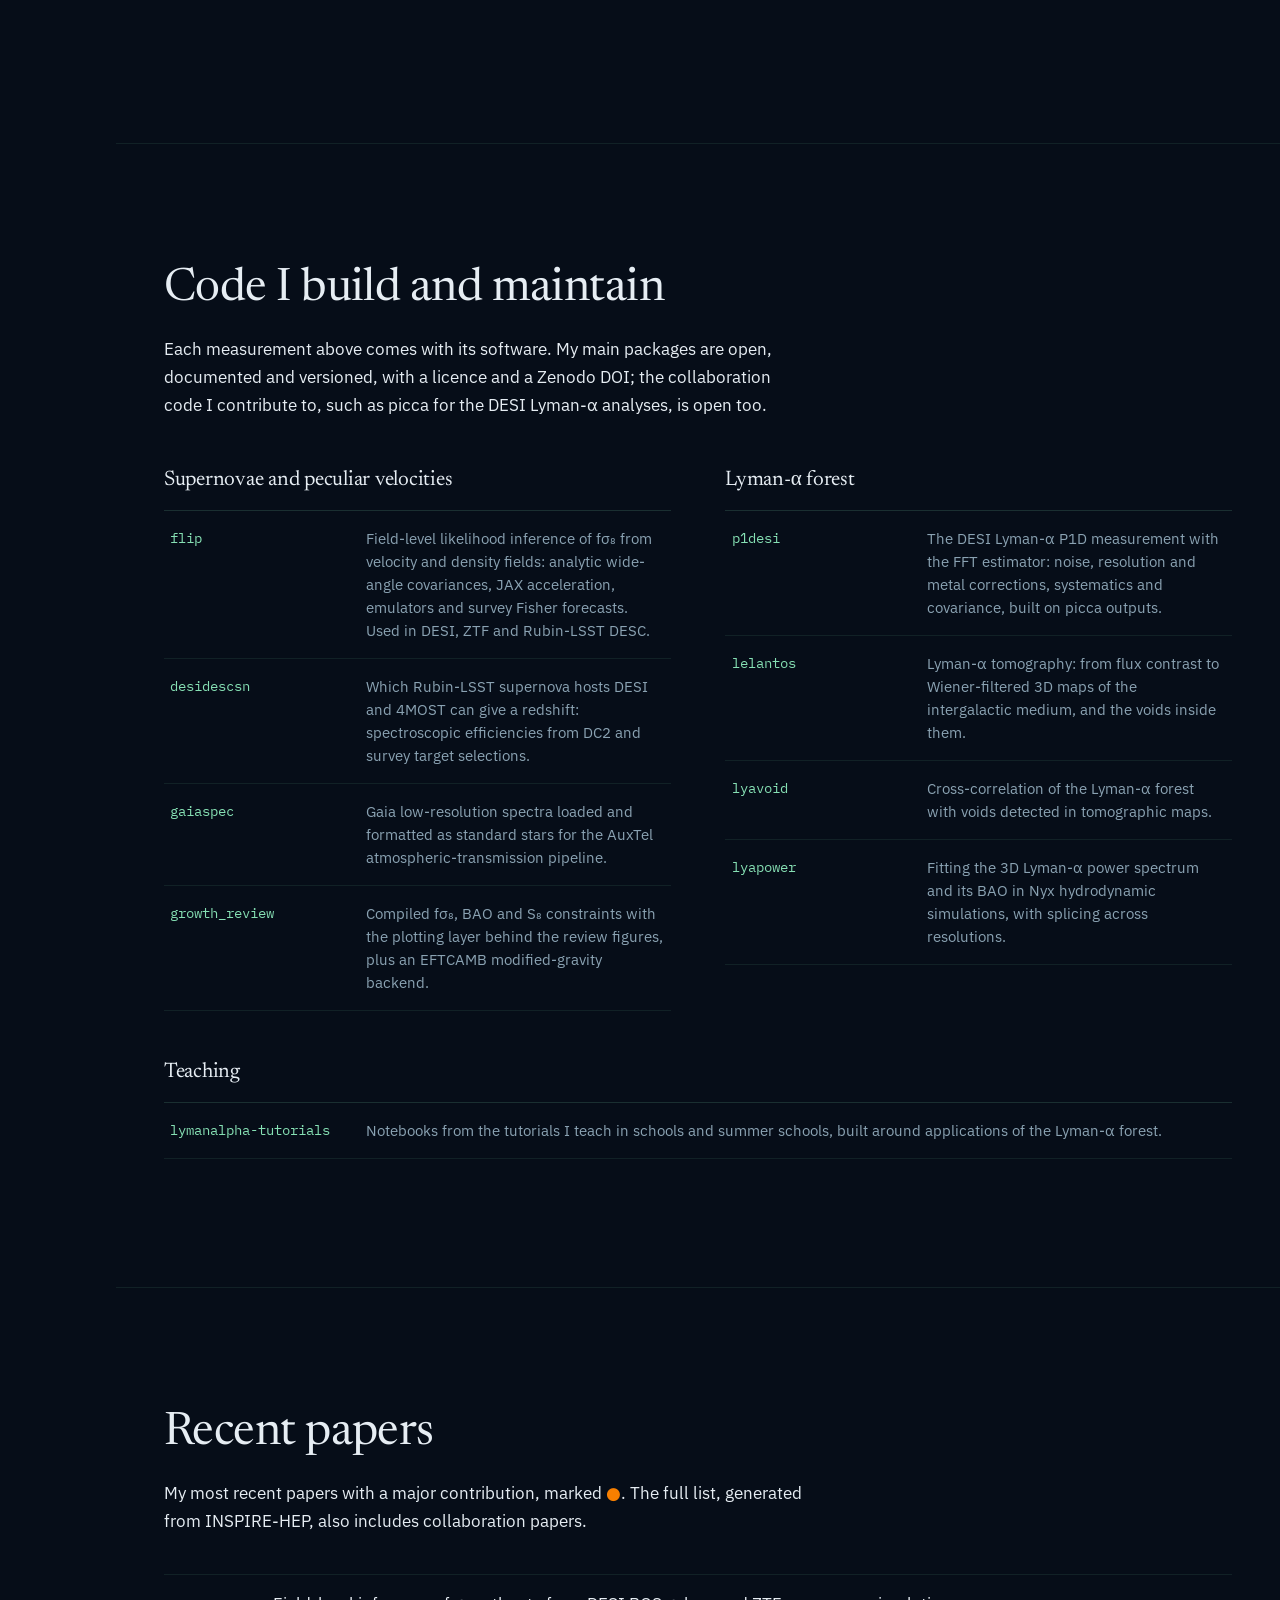
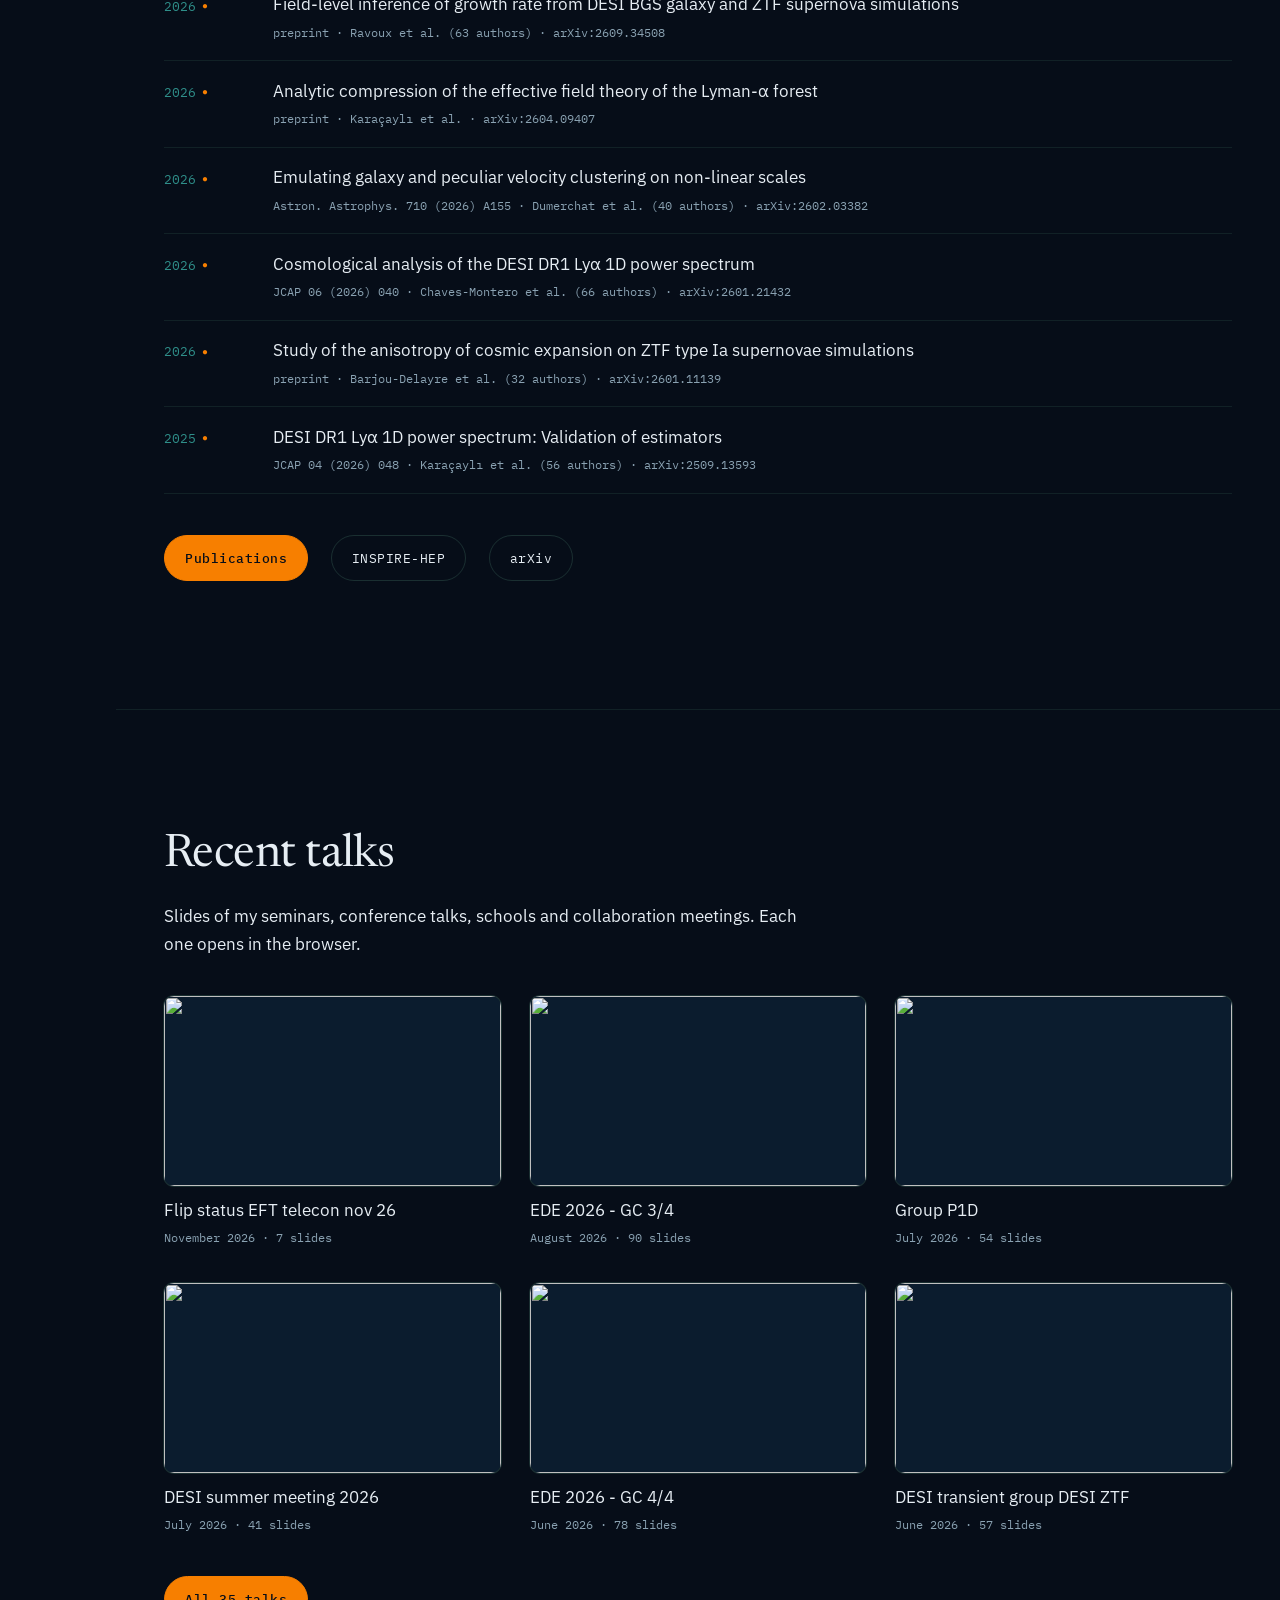
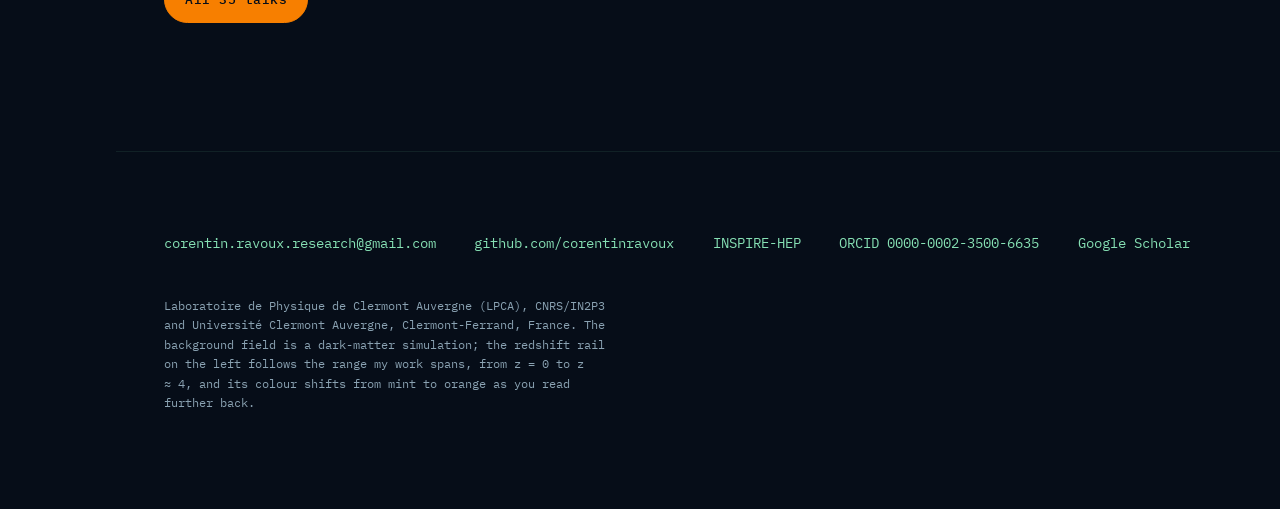
==== commit 497a5927: "Serve the talks from Cloudflare instead of GitHub Pages The decks now deploy to the Cloudflare Worke" ====
--- a/index.html
+++ b/index.html
@@ -508,34 +508,34 @@
       </div>
       <!-- RECENT-TALKS -->
       <ul class="talks">
-    <li><a class="talk" href="https://corentinravoux.github.io/opendeck-decks/2026-08_ede-2026-galaxy-observations-3/index.html">
-      <span class="talk__thumb"><img src="https://corentinravoux.github.io/opendeck-decks/2026-08_ede-2026-galaxy-observations-3/thumb.webp" alt="" width="640" height="360" loading="lazy"></span>
+    <li><a class="talk" href="https://ravoux-talks.opendeck-decks.workers.dev/2026-11_flip-status-eft-telecon-nov-26/index.html">
+      <span class="talk__thumb"><img src="https://ravoux-talks.opendeck-decks.workers.dev/2026-11_flip-status-eft-telecon-nov-26/thumb.webp" alt="" width="640" height="360" loading="lazy"></span>
+      <span class="talk__title">Flip status EFT telecon nov 26</span>
+      <span class="talk__meta">November 2026 · 7 slides</span></a></li>
+    <li><a class="talk" href="https://ravoux-talks.opendeck-decks.workers.dev/2026-08_ede-2026-galaxy-observations-3/index.html">
+      <span class="talk__thumb"><img src="https://ravoux-talks.opendeck-decks.workers.dev/2026-08_ede-2026-galaxy-observations-3/thumb.webp" alt="" width="640" height="360" loading="lazy"></span>
       <span class="talk__title">EDE 2026 - GC 3/4</span>
       <span class="talk__meta">August 2026 · 90 slides</span></a></li>
-    <li><a class="talk" href="https://corentinravoux.github.io/opendeck-decks/2026-07_p1d-group-2026/index.html">
-      <span class="talk__thumb"><img src="https://corentinravoux.github.io/opendeck-decks/2026-07_p1d-group-2026/thumb.webp" alt="" width="640" height="360" loading="lazy"></span>
+    <li><a class="talk" href="https://ravoux-talks.opendeck-decks.workers.dev/2026-07_p1d-group-2026/index.html">
+      <span class="talk__thumb"><img src="https://ravoux-talks.opendeck-decks.workers.dev/2026-07_p1d-group-2026/thumb.webp" alt="" width="640" height="360" loading="lazy"></span>
       <span class="talk__title">Group P1D</span>
       <span class="talk__meta">July 2026 · 54 slides</span></a></li>
-    <li><a class="talk" href="https://corentinravoux.github.io/opendeck-decks/2026-07_desi-durham-2026/index.html">
-      <span class="talk__thumb"><img src="https://corentinravoux.github.io/opendeck-decks/2026-07_desi-durham-2026/thumb.webp" alt="" width="640" height="360" loading="lazy"></span>
+    <li><a class="talk" href="https://ravoux-talks.opendeck-decks.workers.dev/2026-07_desi-durham-2026/index.html">
+      <span class="talk__thumb"><img src="https://ravoux-talks.opendeck-decks.workers.dev/2026-07_desi-durham-2026/thumb.webp" alt="" width="640" height="360" loading="lazy"></span>
       <span class="talk__title">DESI summer meeting 2026</span>
       <span class="talk__meta">July 2026 · 41 slides</span></a></li>
-    <li><a class="talk" href="https://corentinravoux.github.io/opendeck-decks/2026-06_ede-2026-galaxy-observations-4/index.html">
-      <span class="talk__thumb"><img src="https://corentinravoux.github.io/opendeck-decks/2026-06_ede-2026-galaxy-observations-4/thumb.webp" alt="" width="640" height="360" loading="lazy"></span>
+    <li><a class="talk" href="https://ravoux-talks.opendeck-decks.workers.dev/2026-06_ede-2026-galaxy-observations-4/index.html">
+      <span class="talk__thumb"><img src="https://ravoux-talks.opendeck-decks.workers.dev/2026-06_ede-2026-galaxy-observations-4/thumb.webp" alt="" width="640" height="360" loading="lazy"></span>
       <span class="talk__title">EDE 2026 - GC 4/4</span>
       <span class="talk__meta">June 2026 · 78 slides</span></a></li>
-    <li><a class="talk" href="https://corentinravoux.github.io/opendeck-decks/2026-06_desi-pv-cross-ztf-jun26/index.html">
-      <span class="talk__thumb"><img src="https://corentinravoux.github.io/opendeck-decks/2026-06_desi-pv-cross-ztf-jun26/thumb.webp" alt="" width="640" height="360" loading="lazy"></span>
+    <li><a class="talk" href="https://ravoux-talks.opendeck-decks.workers.dev/2026-06_desi-pv-cross-ztf-jun26/index.html">
+      <span class="talk__thumb"><img src="https://ravoux-talks.opendeck-decks.workers.dev/2026-06_desi-pv-cross-ztf-jun26/thumb.webp" alt="" width="640" height="360" loading="lazy"></span>
       <span class="talk__title">DESI transient group DESI ZTF </span>
       <span class="talk__meta">June 2026 · 57 slides</span></a></li>
-    <li><a class="talk" href="https://corentinravoux.github.io/opendeck-decks/2026-06_adecophy-2026-lyman-alpha-ravoux/index.html">
-      <span class="talk__thumb"><img src="https://corentinravoux.github.io/opendeck-decks/2026-06_adecophy-2026-lyman-alpha-ravoux/thumb.webp" alt="" width="640" height="360" loading="lazy"></span>
-      <span class="talk__title">webinar Lyman-alpha and P1D jun 26</span>
-      <span class="talk__meta">June 2026 · 63 slides</span></a></li>
       </ul>
       <!-- /RECENT-TALKS -->
       <div class="actions">
-        <a class="btn btn--primary" href="talks.html">All 34 talks</a>
+        <a class="btn btn--primary" href="talks.html">All 35 talks</a>
       </div>
     </div>
   </section>
--- a/assets/css/site.css
+++ b/assets/css/site.css
@@ -432,7 +432,7 @@
 }
 
 /* ------------------------------------------------------------------ talks */
-/* first-slide thumbnails of the decks published by opendeck (/opendeck-decks/) */
+/* first-slide thumbnails of the decks published by opendeck (ravoux-talks Worker) */
 .talks { list-style: none; margin: 2.4rem 0 0; padding: 0; display: grid;
   grid-template-columns: repeat(auto-fill, minmax(min(100%, 19rem), 1fr)); gap: 2.2rem 1.8rem; }
 .talk { display: block; color: inherit; text-decoration: none; }
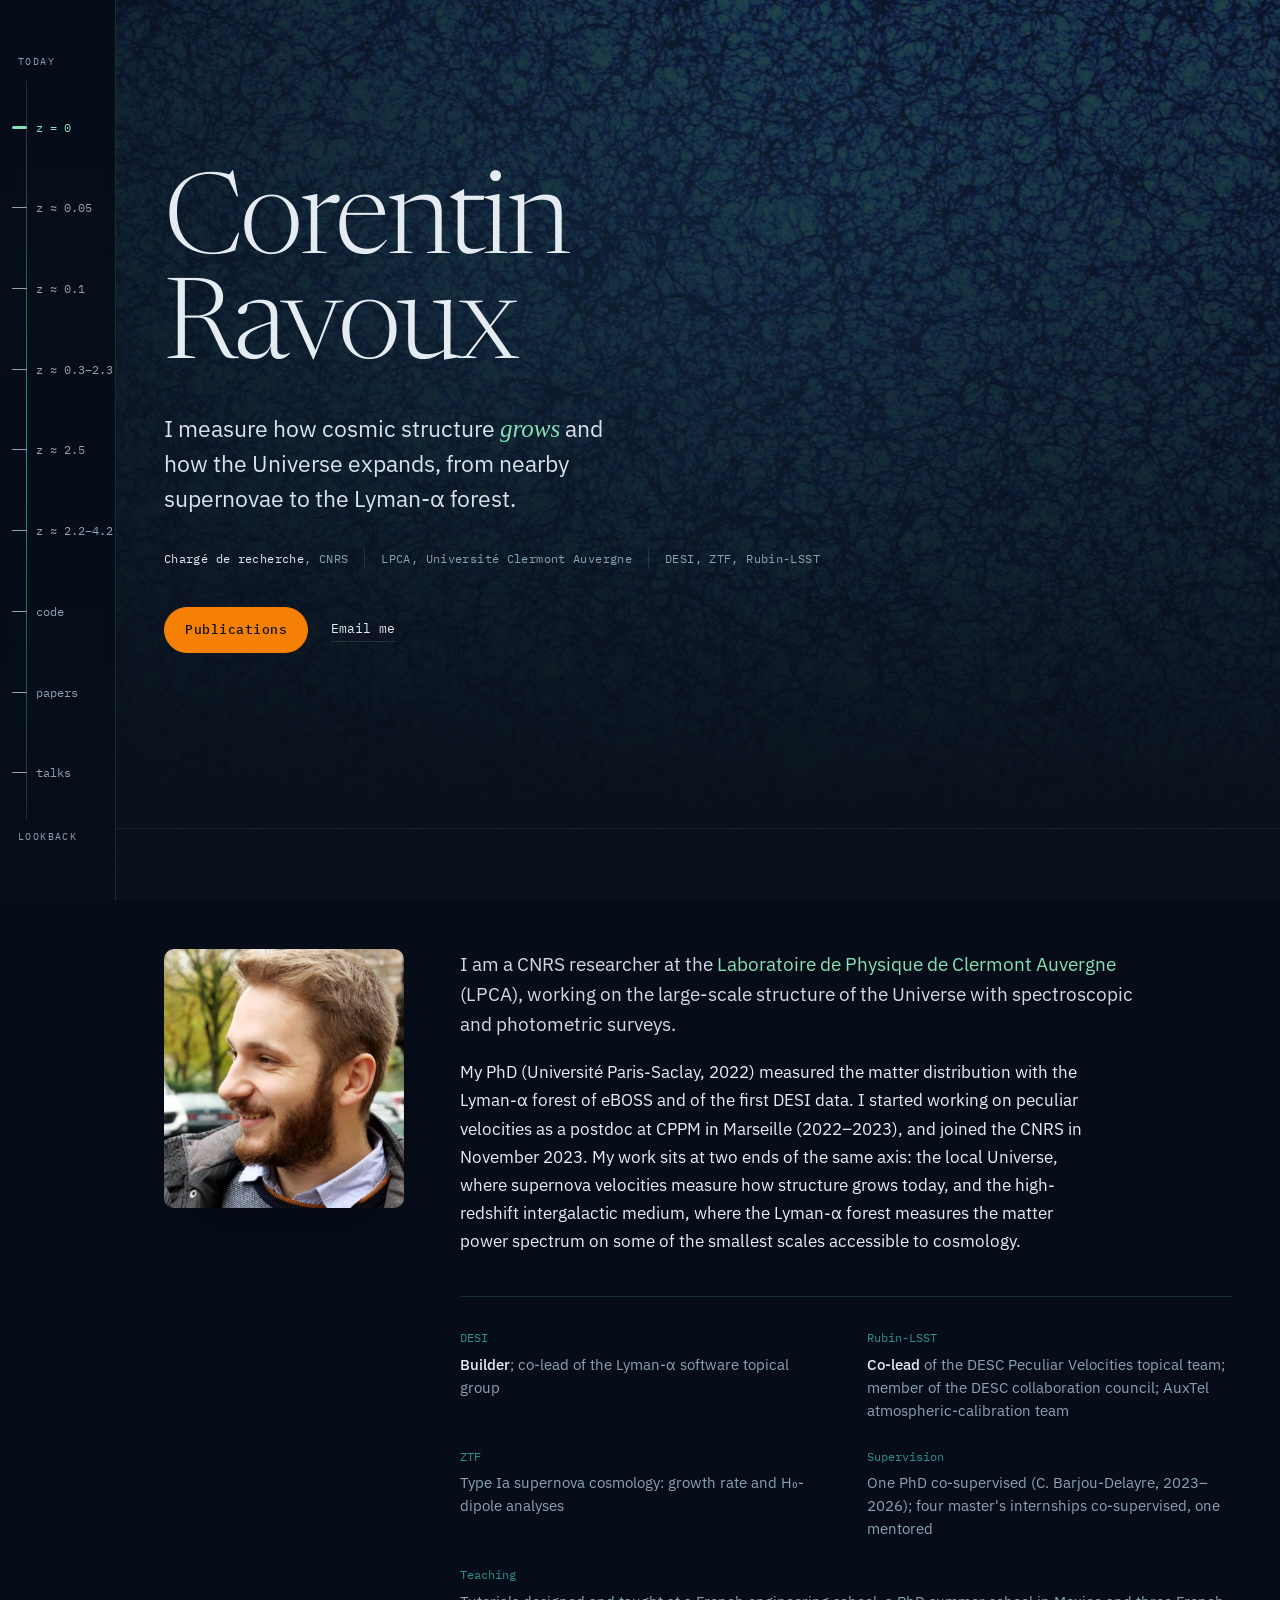
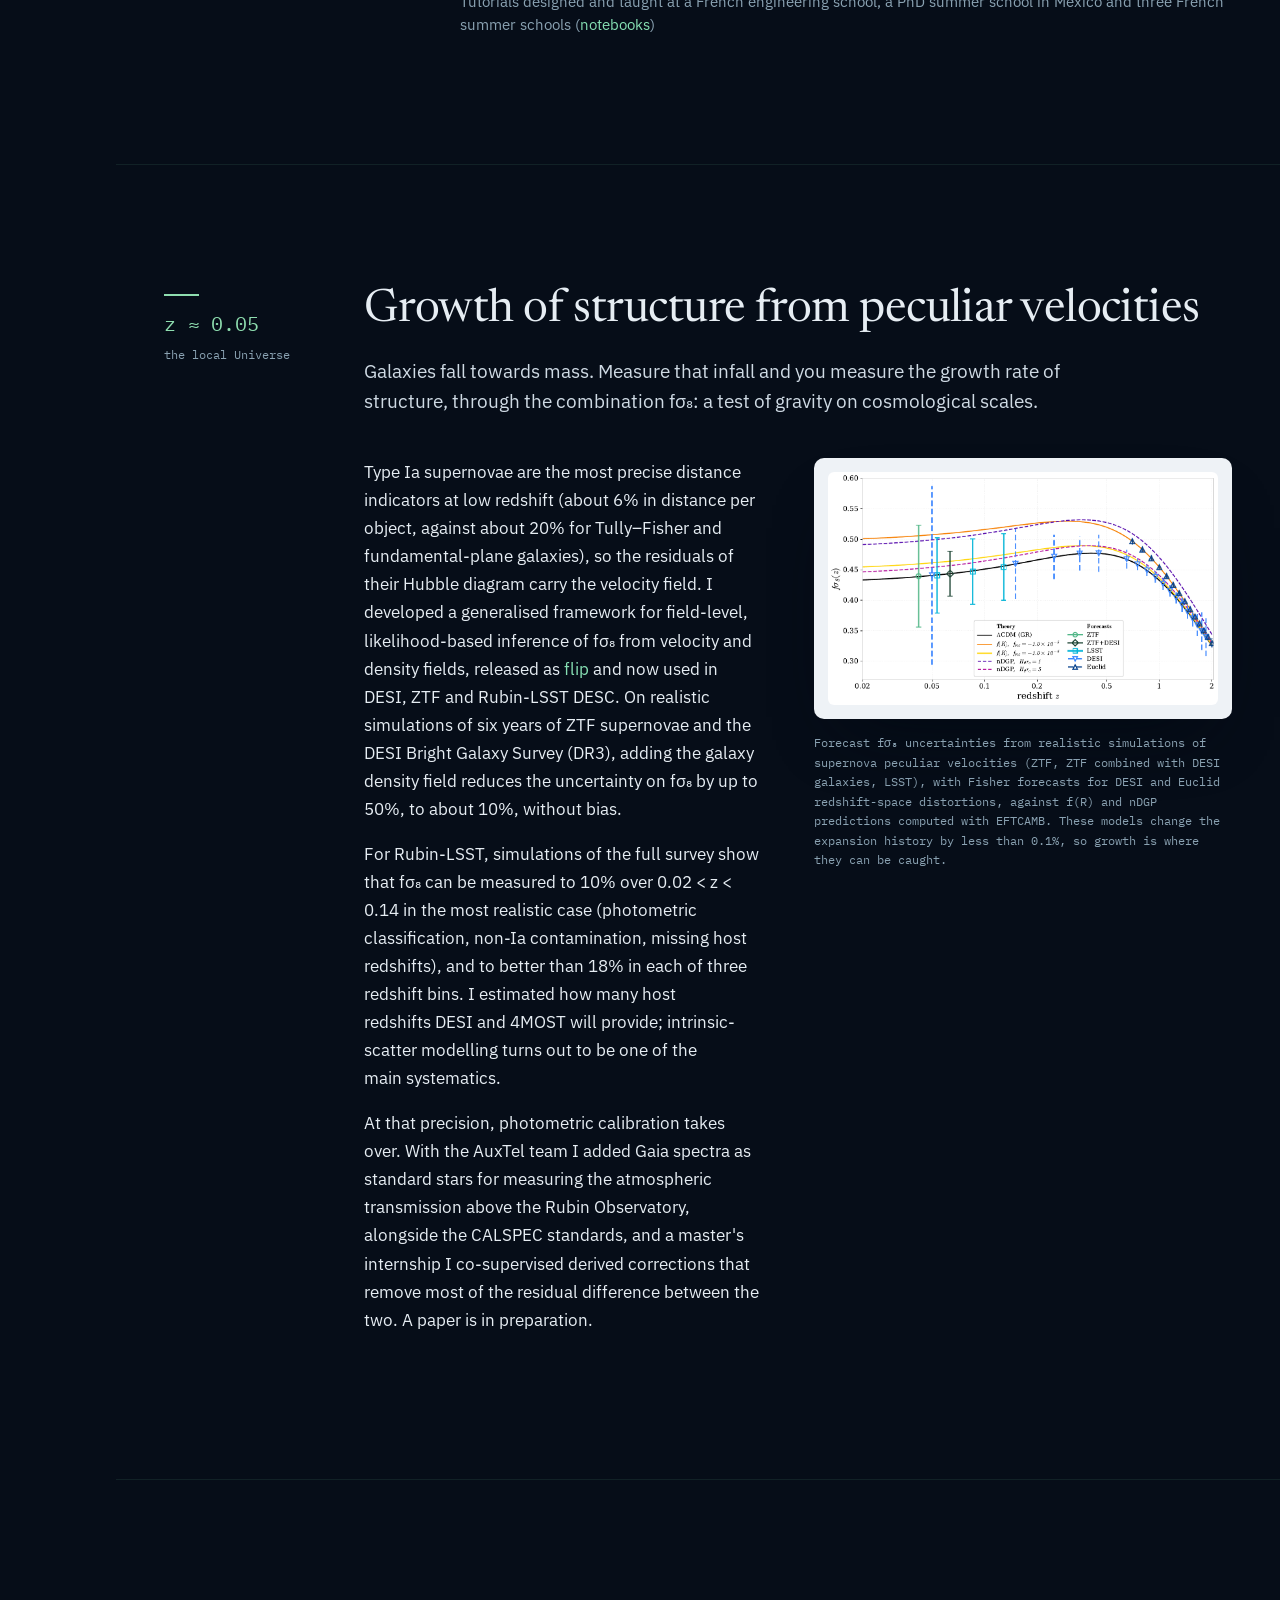
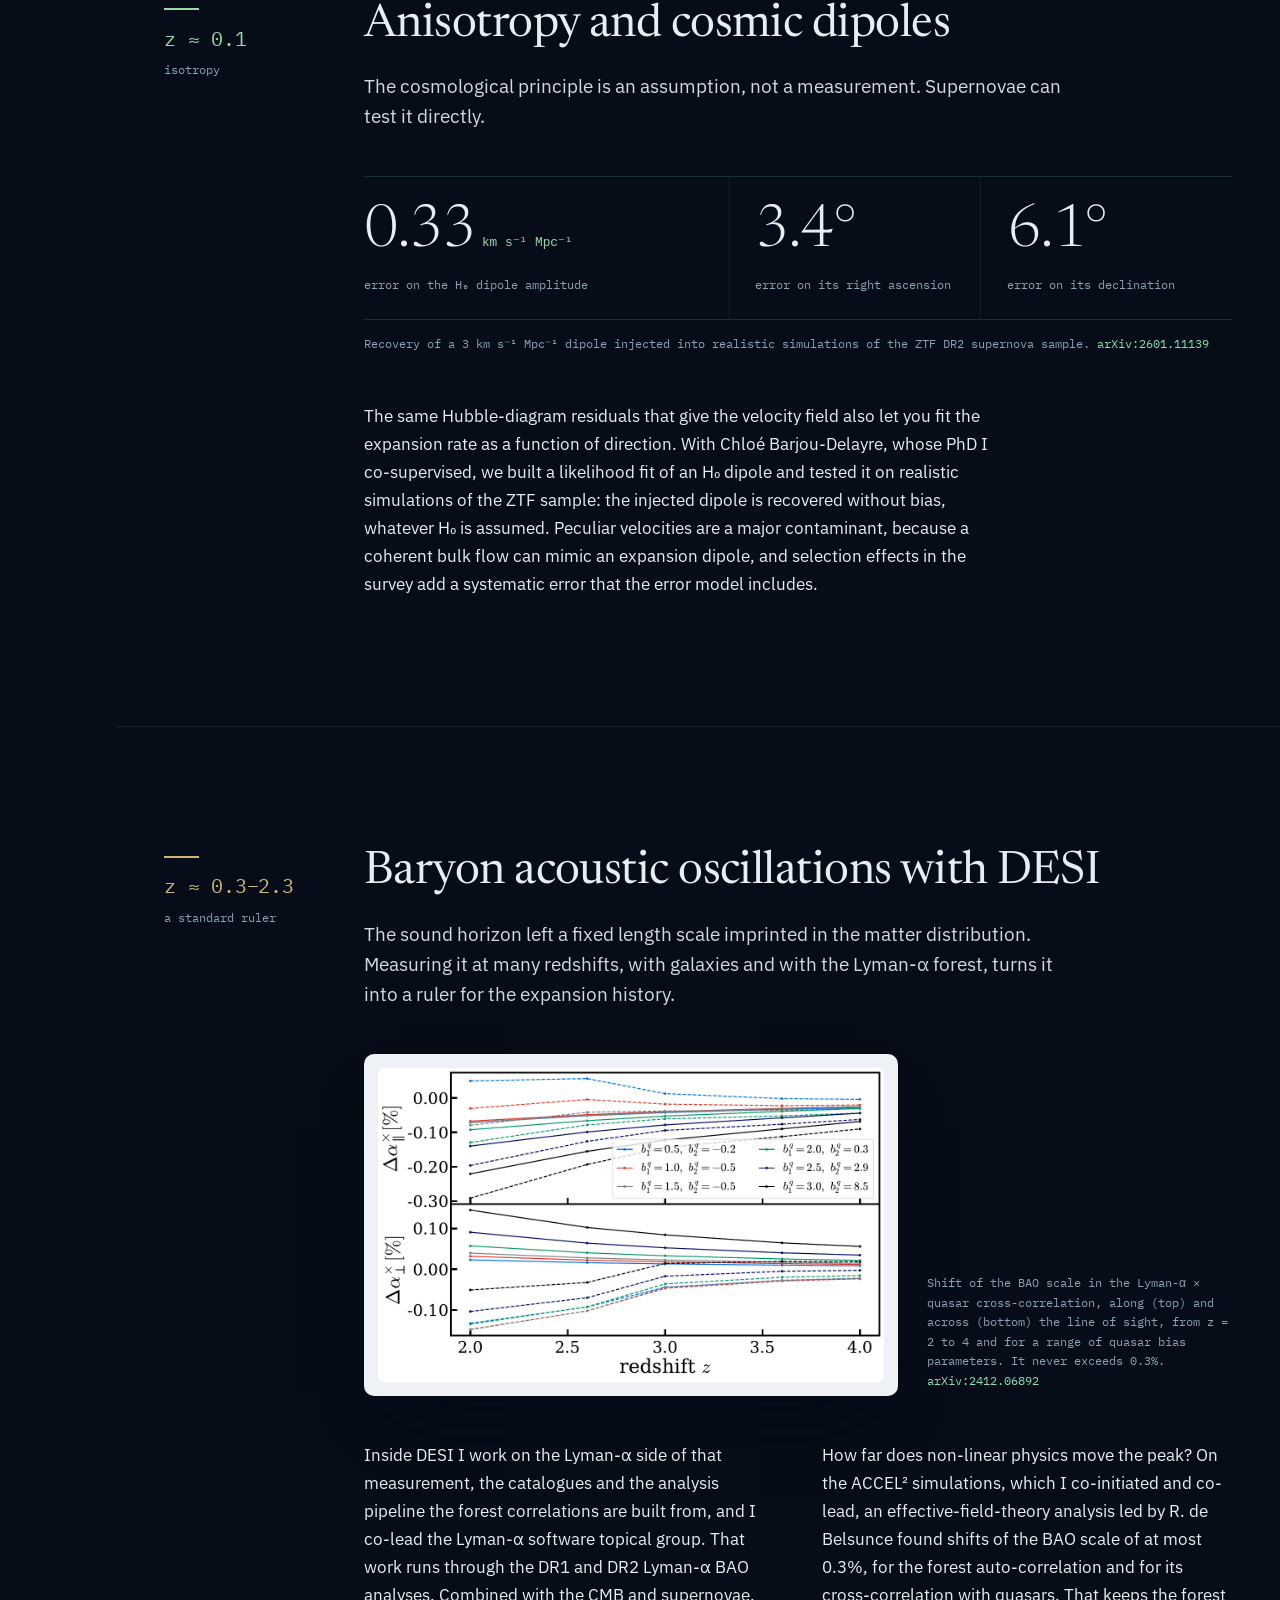
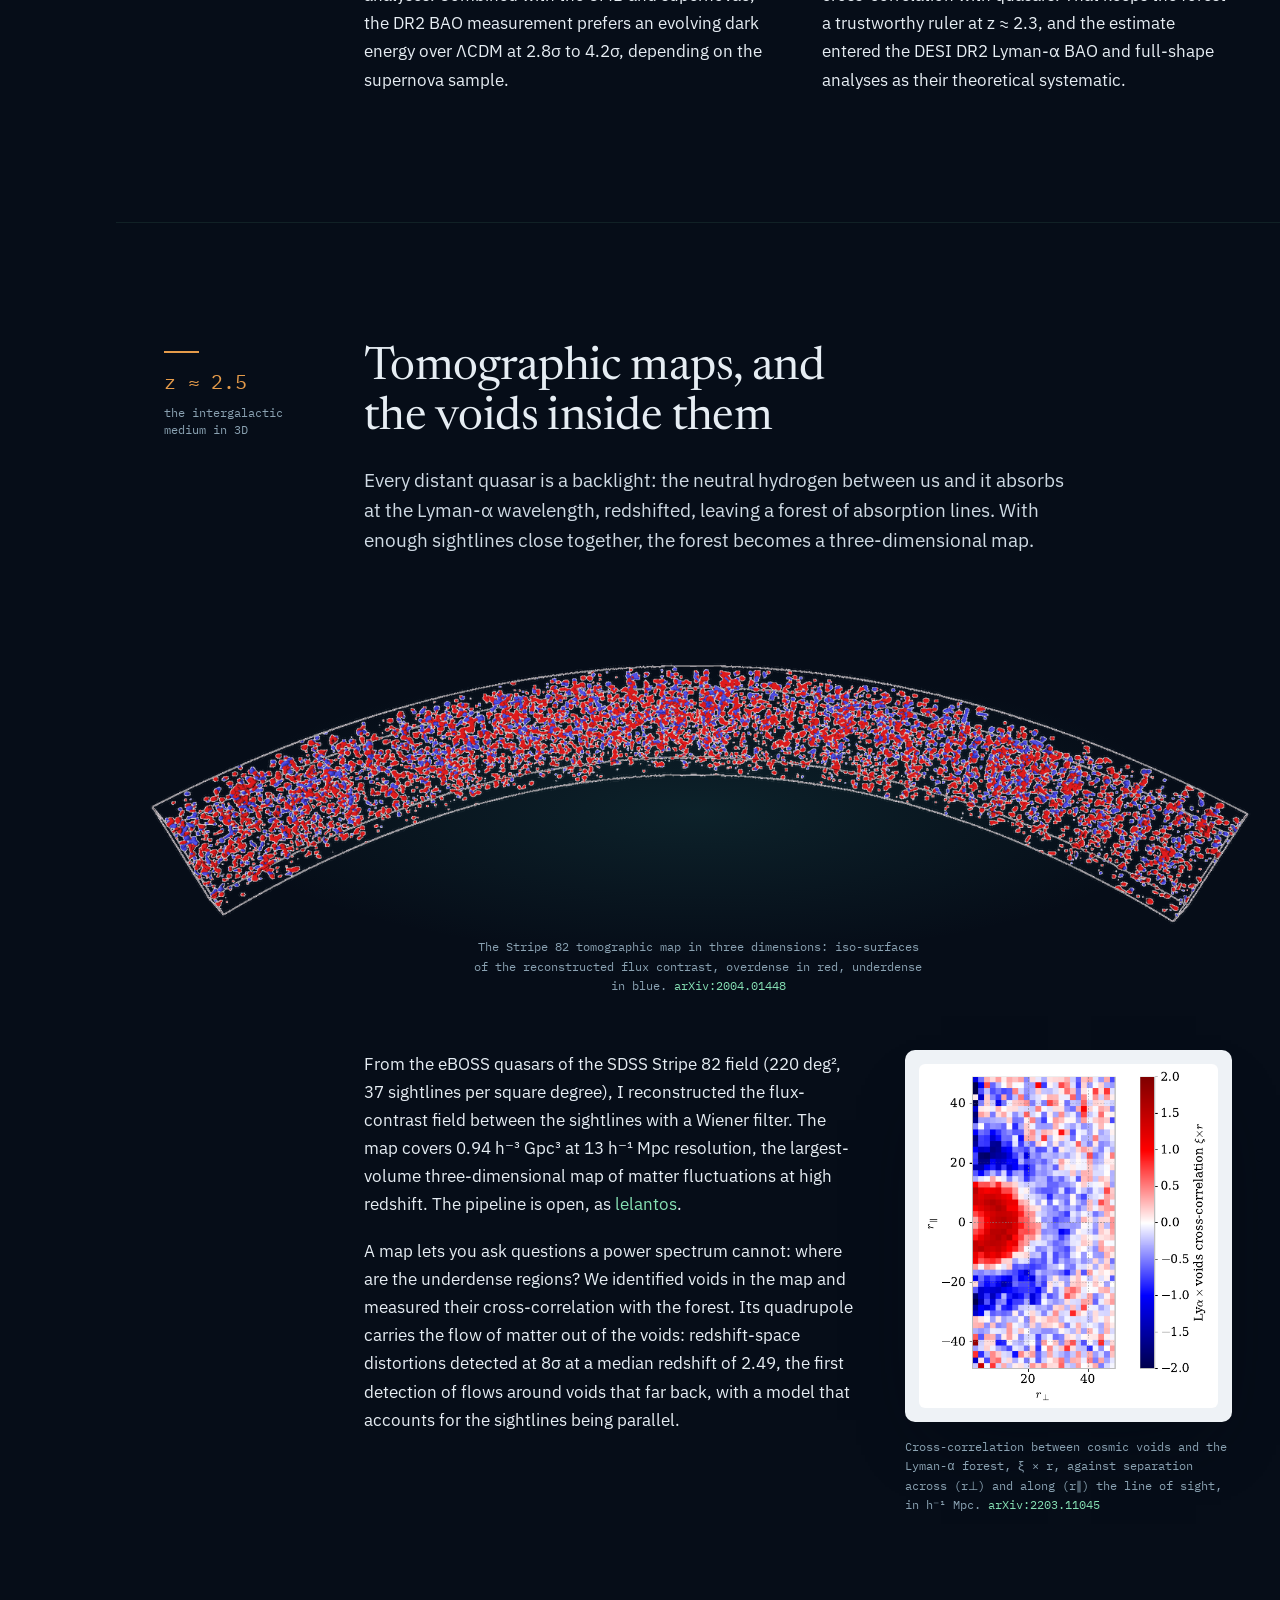
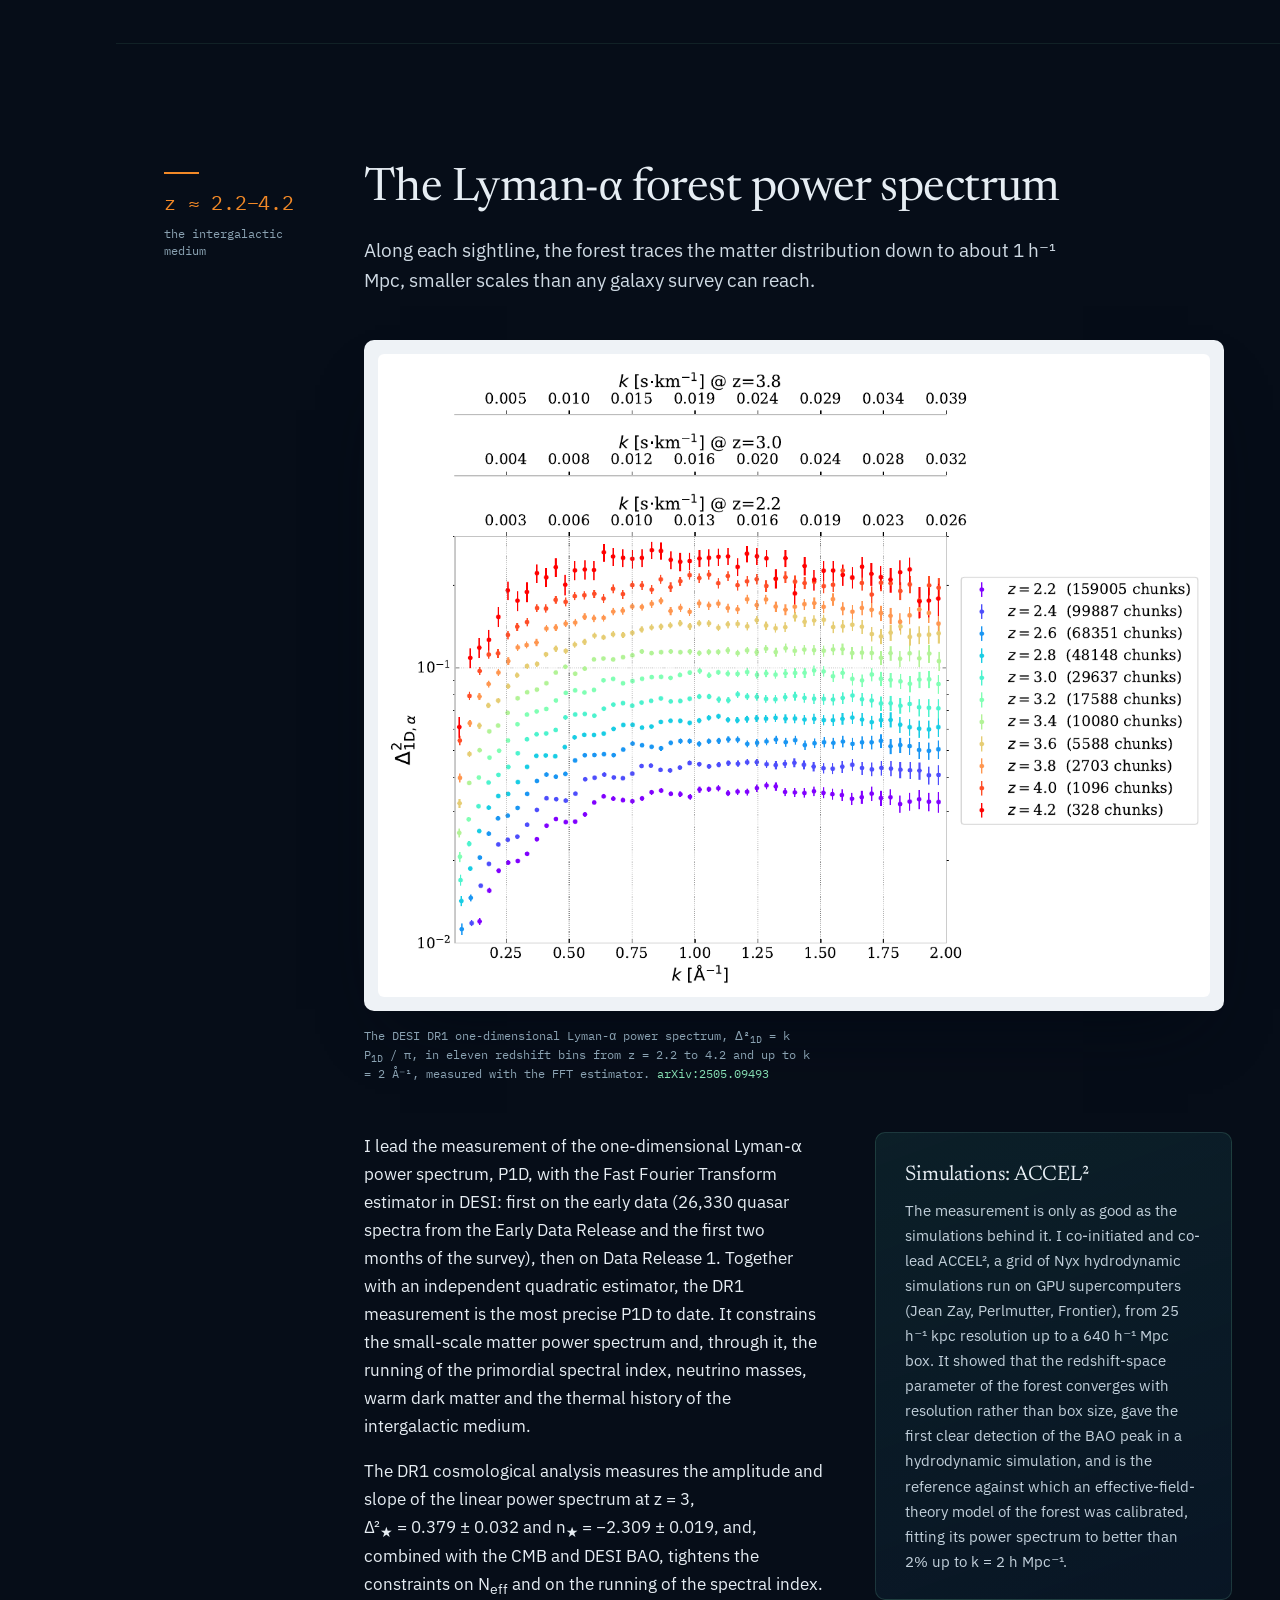
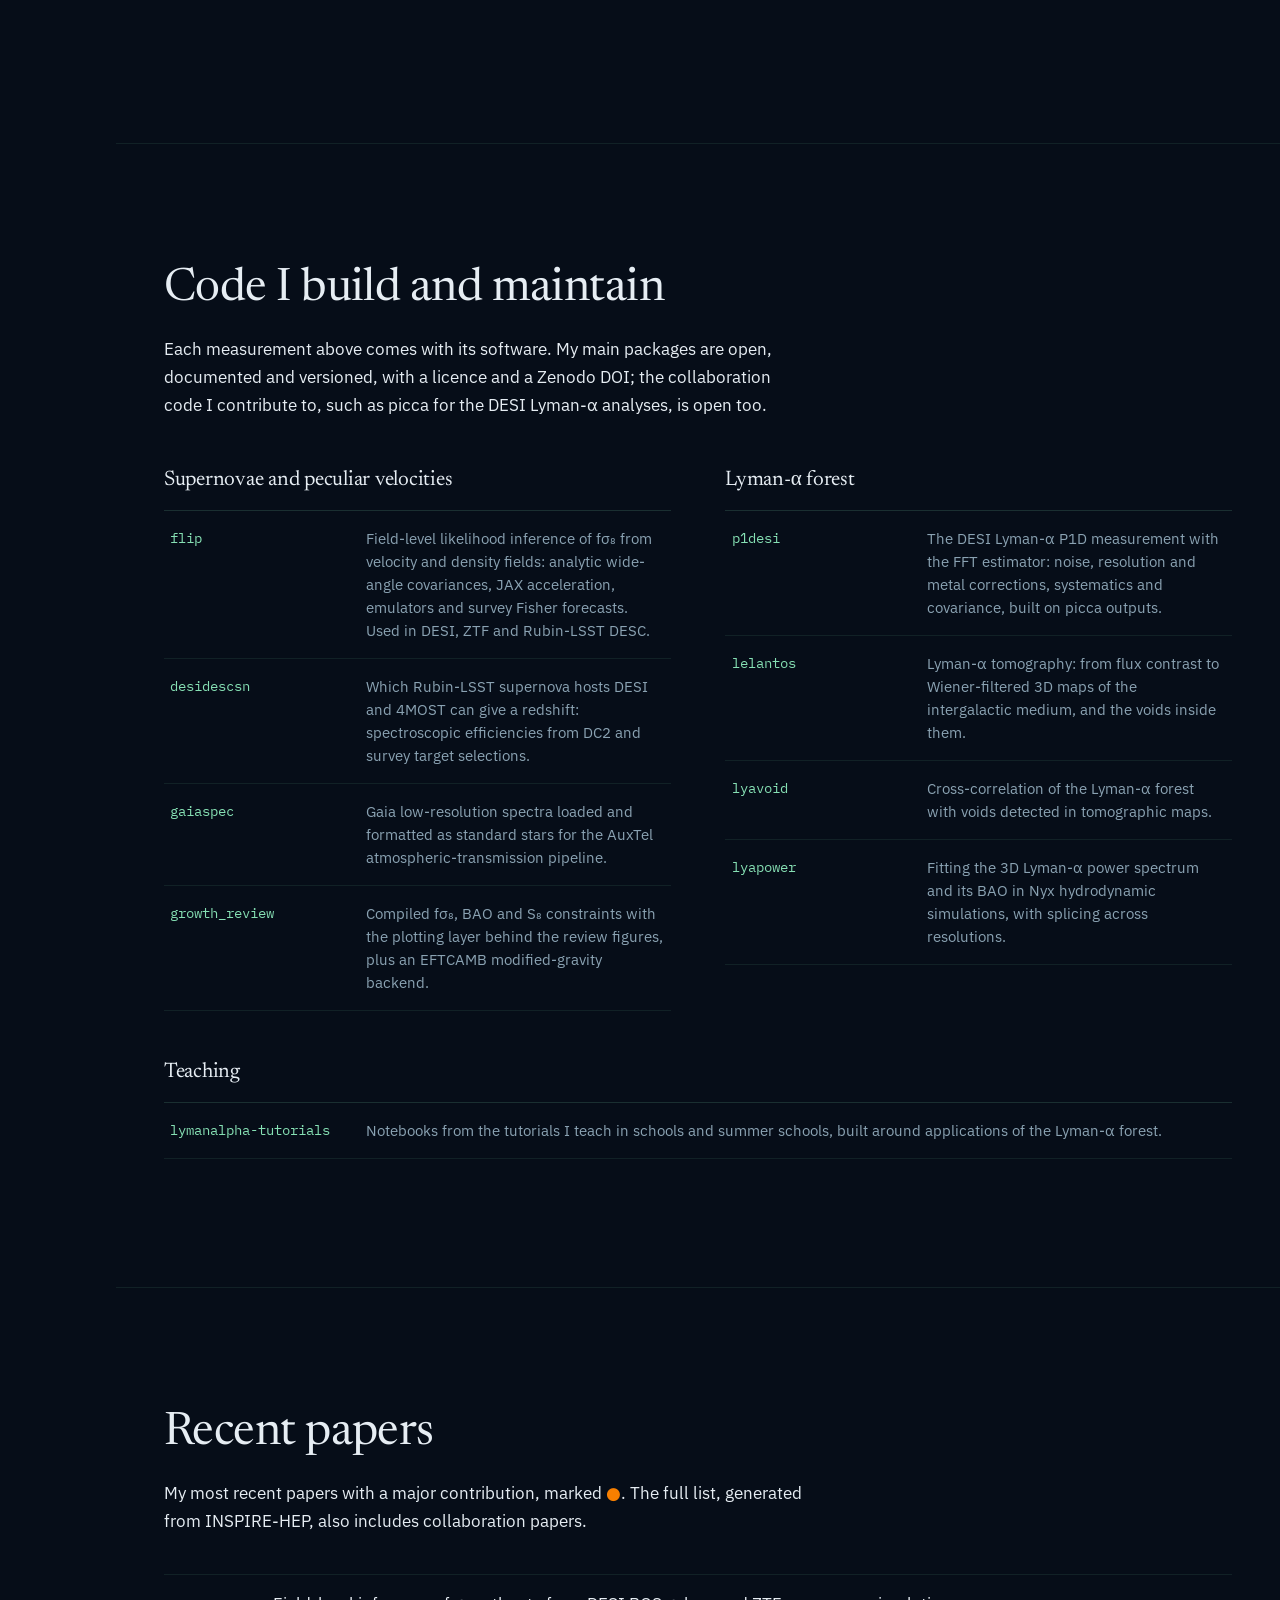
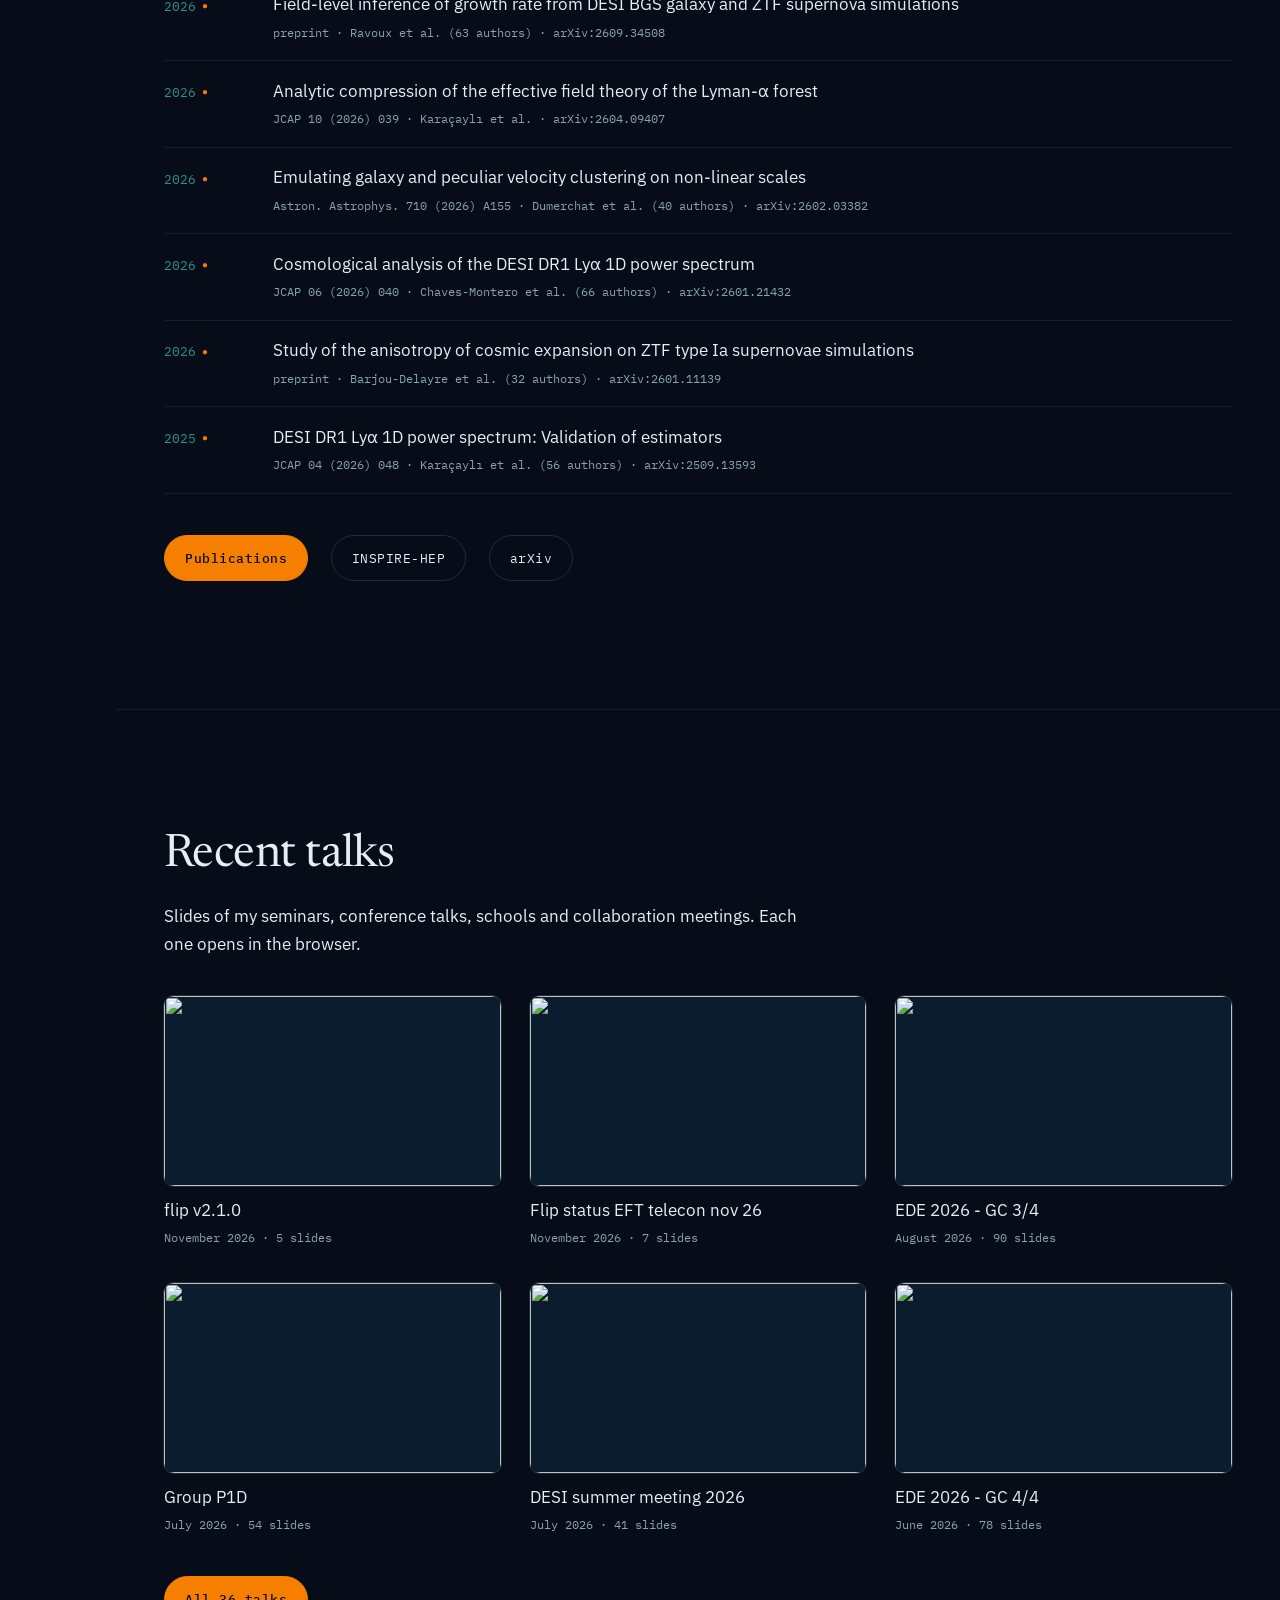
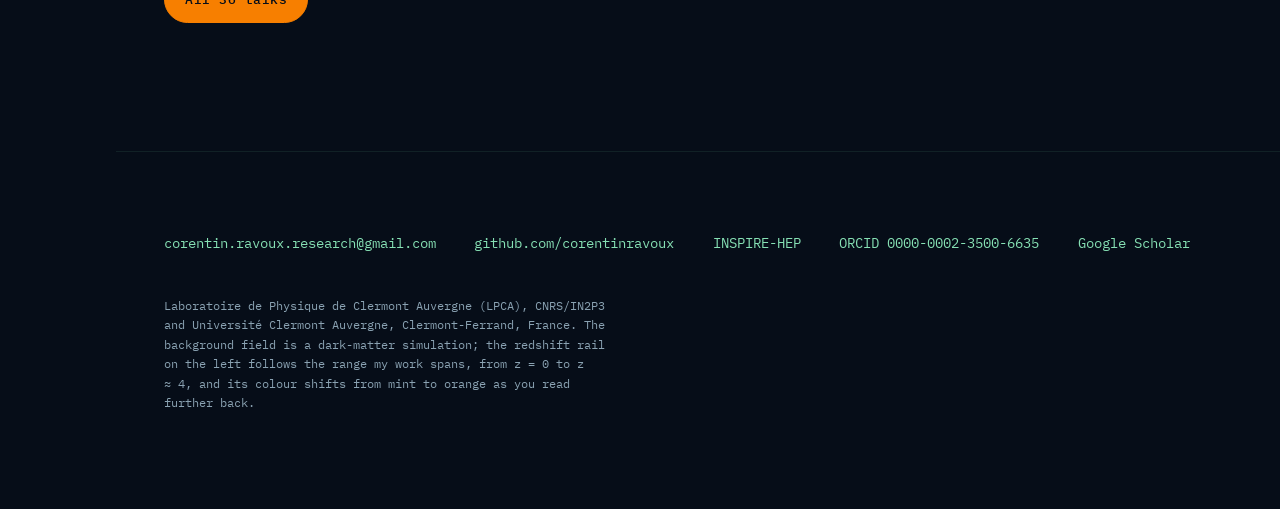
==== commit f1cd77ba: "Add the flip v2.1.0 talk; refresh publications from INSPIRE Co-Authored-By: Claude Opus 5.5 <noreply" ====
--- a/index.html
+++ b/index.html
@@ -467,7 +467,7 @@
     <li class="pub pub--lead">
       <span class="pub__year">2026</span>
       <span><a class="pub__title" href="https://arxiv.org/abs/2604.09407">Analytic compression of the effective field theory of the Lyman-α forest</a>
-        <span class="pub__meta">preprint · Karaçaylı et al. · arXiv:2604.09407</span></span>
+        <span class="pub__meta">JCAP 10 (2026) 039 · Karaçaylı et al. · arXiv:2604.09407</span></span>
     </li>
     <li class="pub pub--lead">
       <span class="pub__year">2026</span>
@@ -508,6 +508,10 @@
       </div>
       <!-- RECENT-TALKS -->
       <ul class="talks">
+    <li><a class="talk" href="https://ravoux-talks.opendeck-decks.workers.dev/2026-11_flip-v2-1-0/index.html">
+      <span class="talk__thumb"><img src="https://ravoux-talks.opendeck-decks.workers.dev/2026-11_flip-v2-1-0/thumb.webp" alt="" width="640" height="360" loading="lazy"></span>
+      <span class="talk__title">flip v2.1.0</span>
+      <span class="talk__meta">November 2026 · 5 slides</span></a></li>
     <li><a class="talk" href="https://ravoux-talks.opendeck-decks.workers.dev/2026-11_flip-status-eft-telecon-nov-26/index.html">
       <span class="talk__thumb"><img src="https://ravoux-talks.opendeck-decks.workers.dev/2026-11_flip-status-eft-telecon-nov-26/thumb.webp" alt="" width="640" height="360" loading="lazy"></span>
       <span class="talk__title">Flip status EFT telecon nov 26</span>
@@ -528,14 +532,10 @@
       <span class="talk__thumb"><img src="https://ravoux-talks.opendeck-decks.workers.dev/2026-06_ede-2026-galaxy-observations-4/thumb.webp" alt="" width="640" height="360" loading="lazy"></span>
       <span class="talk__title">EDE 2026 - GC 4/4</span>
       <span class="talk__meta">June 2026 · 78 slides</span></a></li>
-    <li><a class="talk" href="https://ravoux-talks.opendeck-decks.workers.dev/2026-06_desi-pv-cross-ztf-jun26/index.html">
-      <span class="talk__thumb"><img src="https://ravoux-talks.opendeck-decks.workers.dev/2026-06_desi-pv-cross-ztf-jun26/thumb.webp" alt="" width="640" height="360" loading="lazy"></span>
-      <span class="talk__title">DESI transient group DESI ZTF </span>
-      <span class="talk__meta">June 2026 · 57 slides</span></a></li>
       </ul>
       <!-- /RECENT-TALKS -->
       <div class="actions">
-        <a class="btn btn--primary" href="talks.html">All 35 talks</a>
+        <a class="btn btn--primary" href="talks.html">All 36 talks</a>
       </div>
     </div>
   </section>
